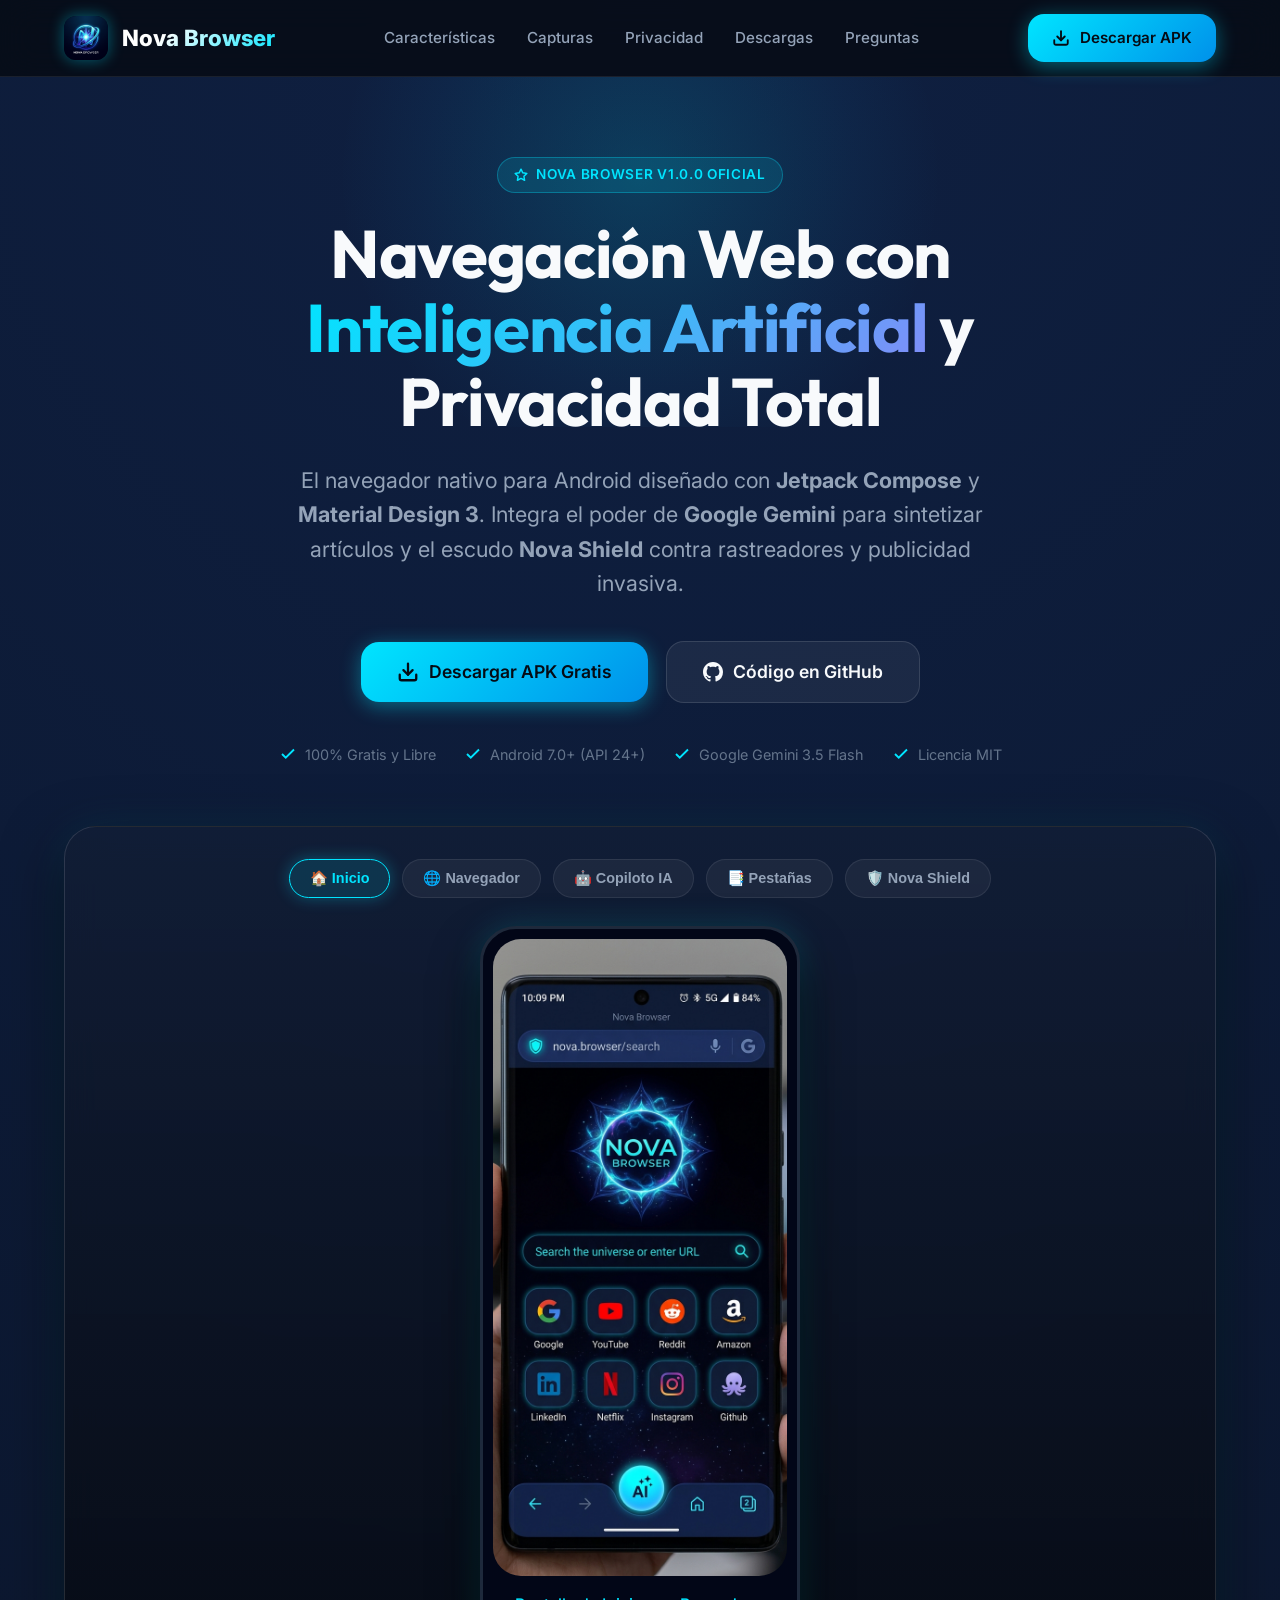
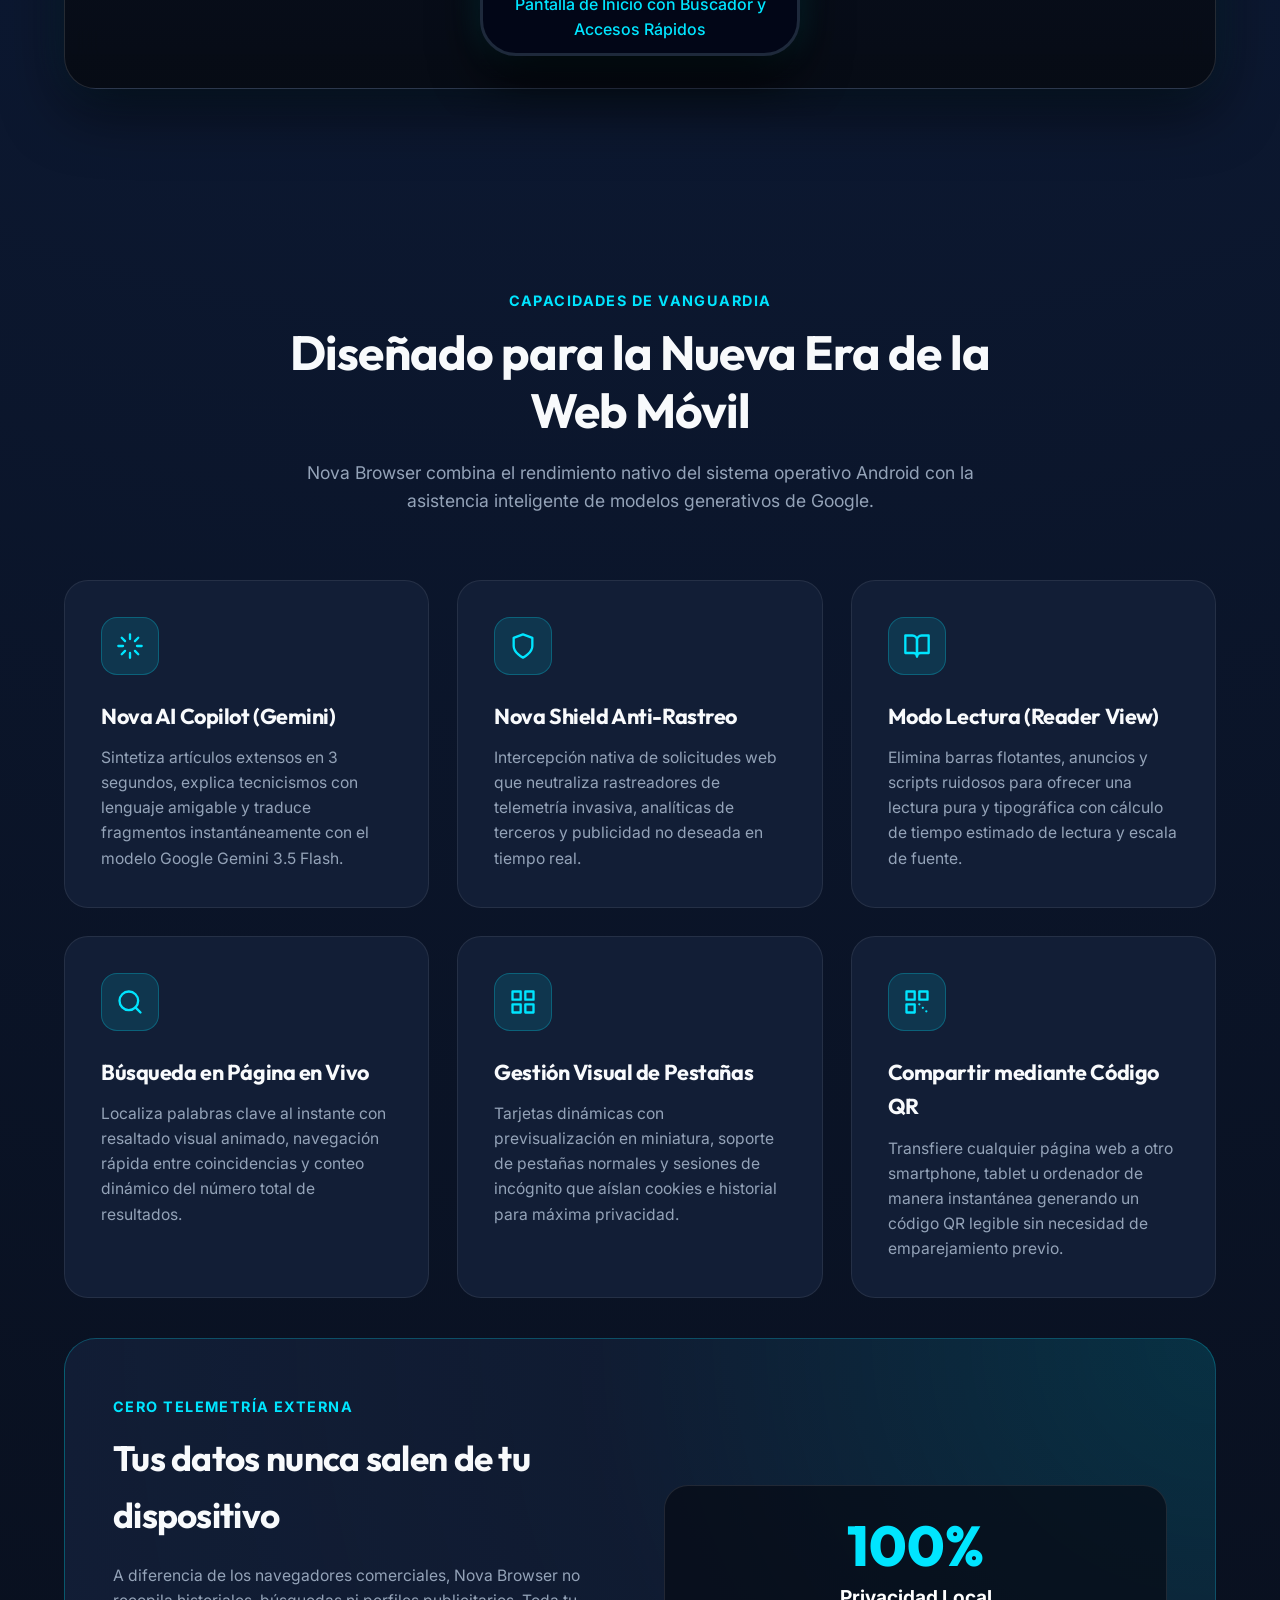
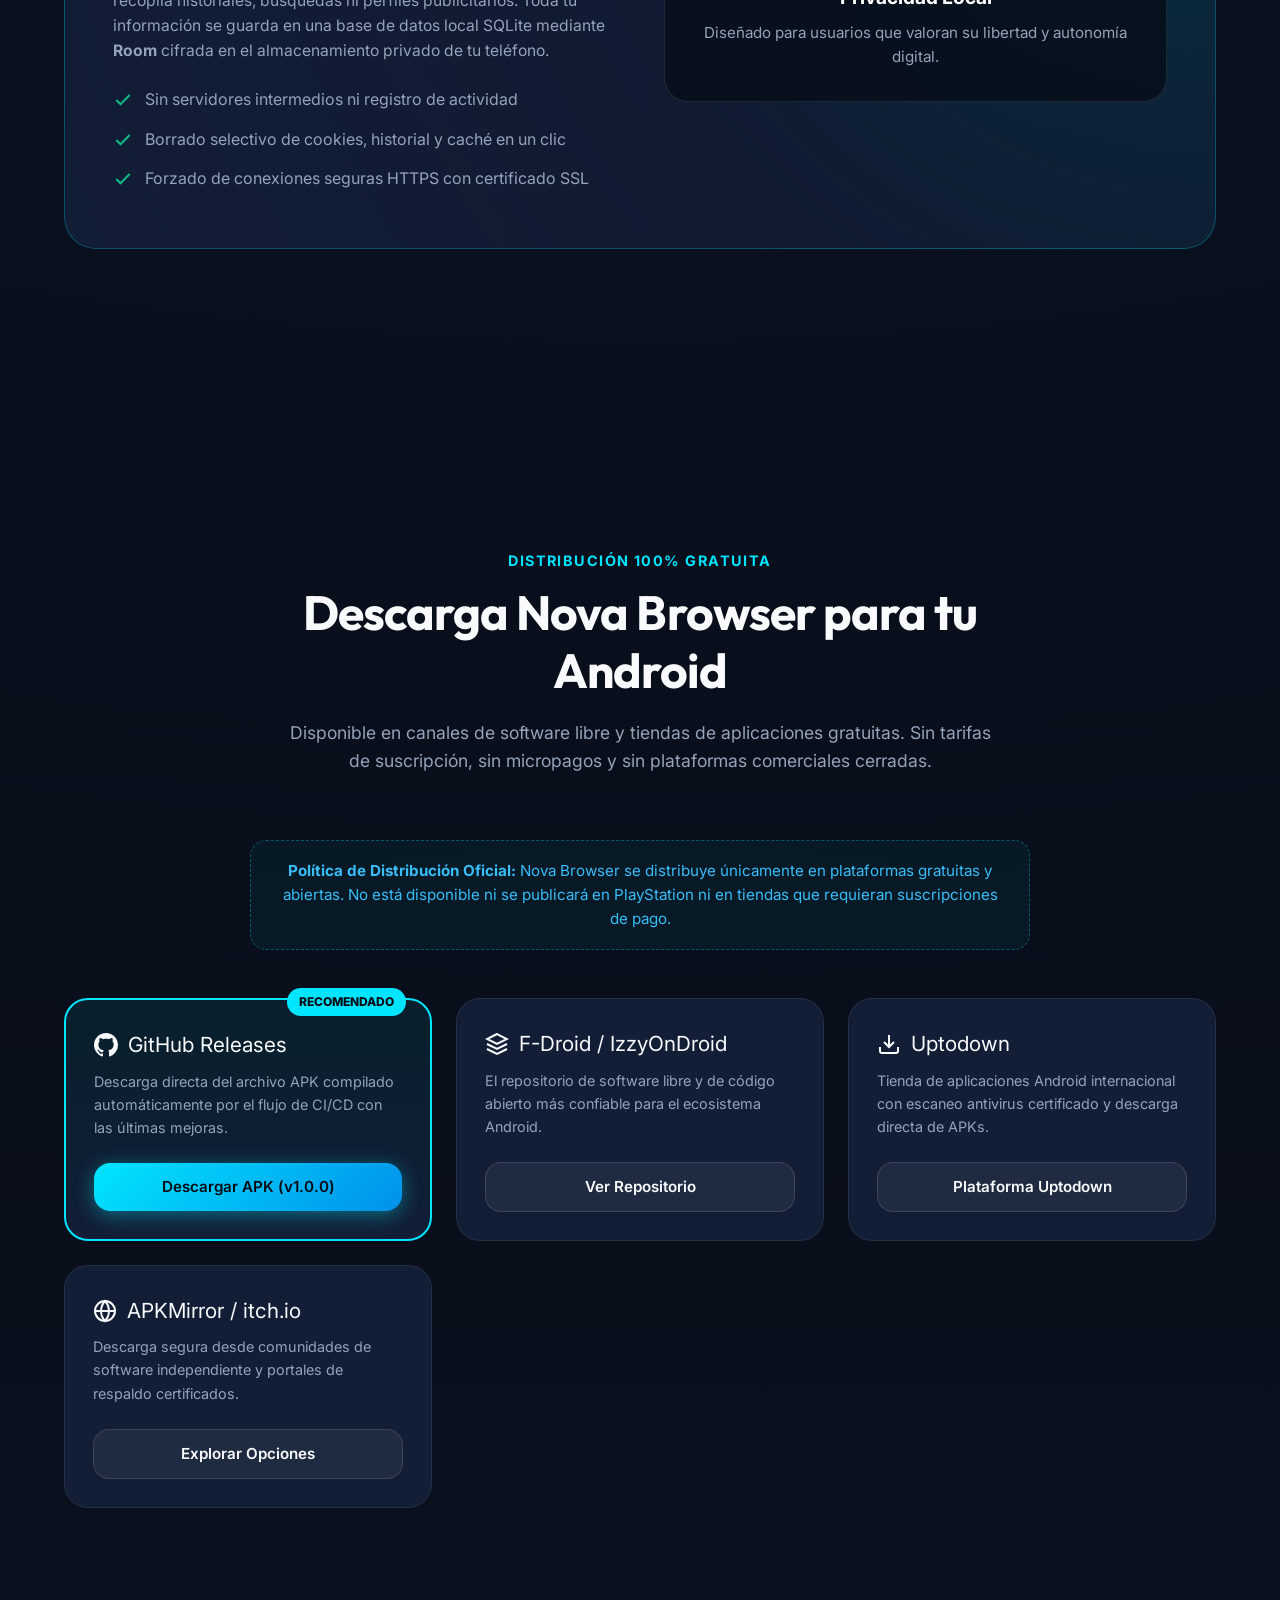
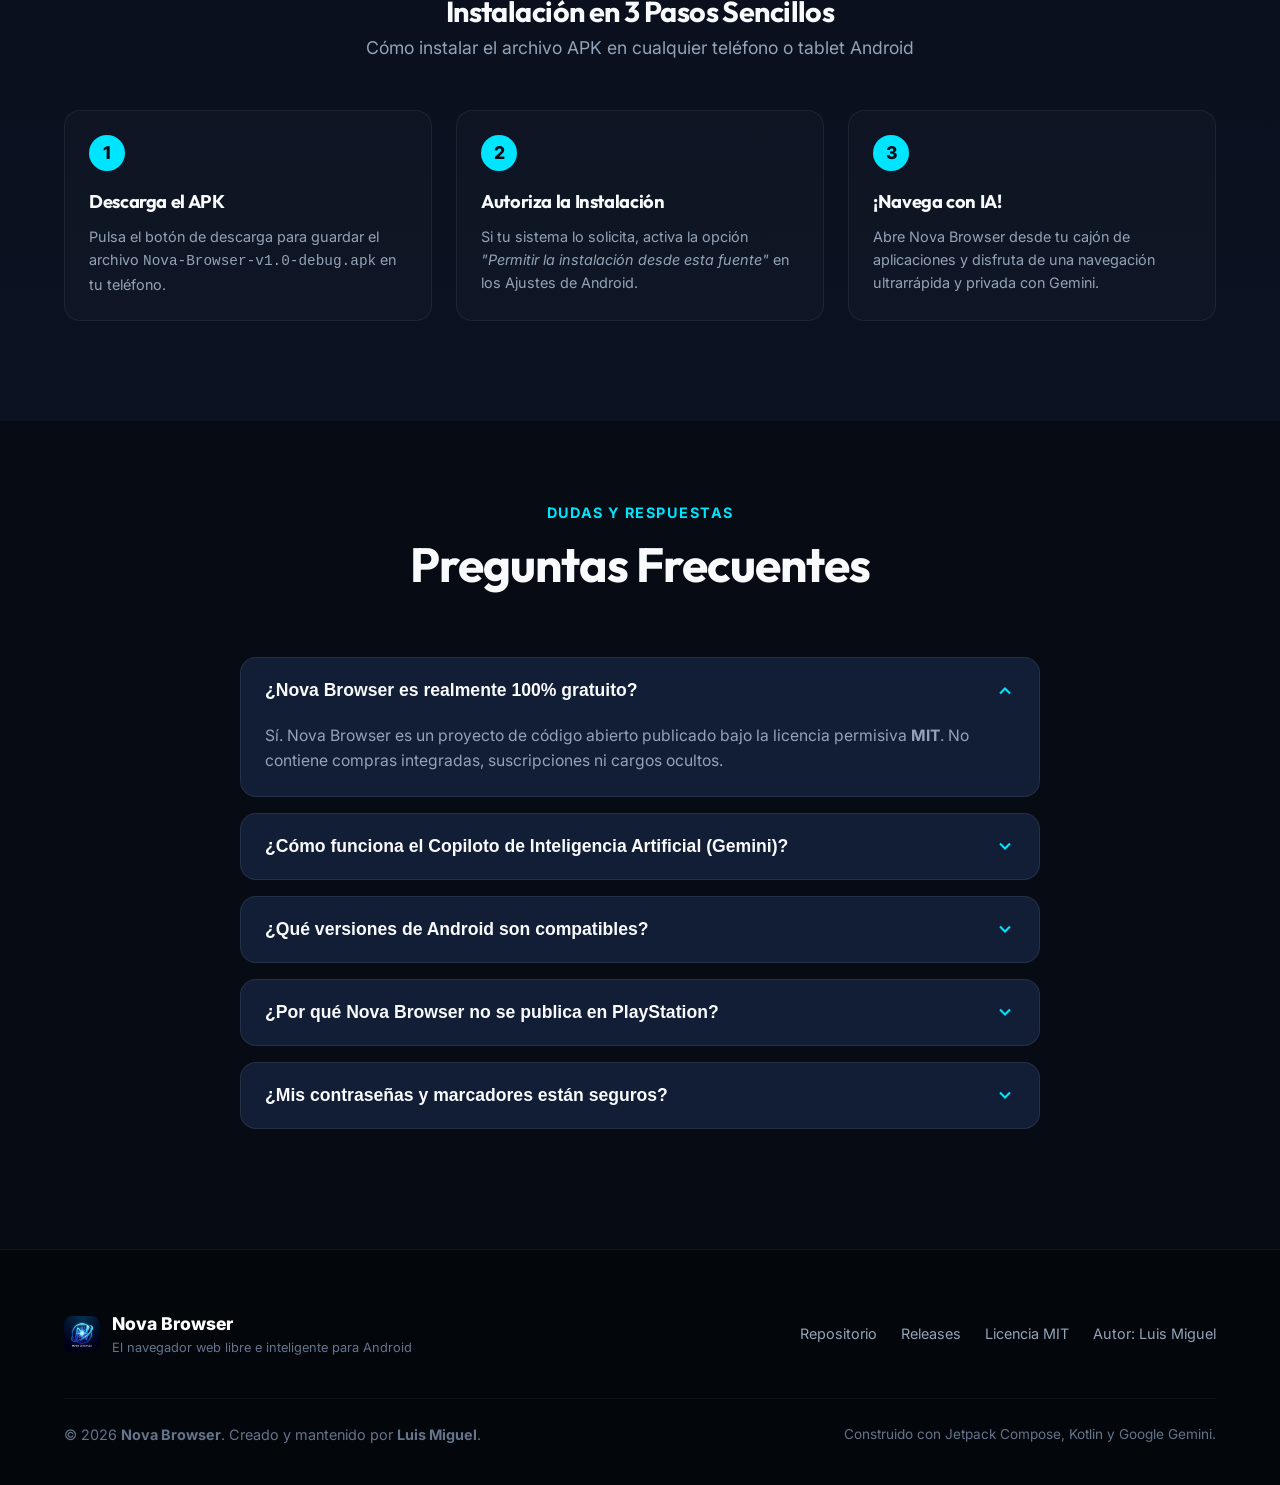
==== docs/index.html @ f9dd9549 "feat: add official website link and file access - Added an "Official Website" navigation option in s" ====
<!DOCTYPE html>
<html lang="es">
<head>
  <meta charset="UTF-8">
  <meta name="viewport" content="width=device-width, initial-scale=1.0">
  <title>Nova Browser - Navegador Web con IA y Privacidad para Android</title>
  
  <!-- Metadatos SEO y Redes Sociales -->
  <meta name="description" content="Nova Browser es un navegador web moderno, ultrarrápido y seguro para Android, diseñado con Jetpack Compose, Material Design 3 y copiloto de Inteligencia Artificial con Google Gemini.">
  <meta name="keywords" content="Nova Browser, navegador Android, Gemini AI, Jetpack Compose, navegador privado, APK gratis, navegador seguro, open source">
  <meta name="author" content="Luis Miguel">
  <meta name="theme-color" content="#070B14">

  <!-- Open Graph / Facebook -->
  <meta property="og:type" content="website">
  <meta property="og:title" content="Nova Browser - Navegación Web con IA y Privacidad para Android">
  <meta property="og:description" content="Navegador ultrarrápido con Material Design 3, bloqueo anti-rastreo Nova Shield y copiloto Google Gemini. 100% Gratis.">
  <meta property="og:image" content="assets/nova-browser-logo.png">

  <!-- Twitter -->
  <meta property="twitter:card" content="summary_large_image">
  <meta property="twitter:title" content="Nova Browser para Android">
  <meta property="twitter:description" content="Navegador nativo para Android con IA Gemini integrada y escudo de privacidad. Descarga el APK gratis.">
  <meta property="twitter:image" content="assets/nova-browser-logo.png">

  <link rel="icon" type="image/png" href="assets/nova-browser-logo.png">
  
  <!-- Google Fonts: Inter & Outfit -->
  <link rel="preconnect" href="https://fonts.googleapis.com">
  <link rel="preconnect" href="https://fonts.gstatic.com" crossorigin>
  <link href="https://fonts.googleapis.com/css2?family=Inter:wght@300;400;500;600;700;800&family=Outfit:wght@500;600;700;800;900&display=swap" rel="stylesheet">

  <style>
    :root {
      --bg-primary: #070B14;
      --bg-secondary: #0D1527;
      --bg-card: #121E36;
      --bg-card-hover: #192848;
      --cyan-electric: #00E5FF;
      --cyan-glow: rgba(0, 229, 255, 0.4);
      --cyan-subtle: rgba(0, 229, 255, 0.12);
      --blue-sapphire: #1E3A8A;
      --blue-accent: #3B82F6;
      --text-main: #F8FAFC;
      --text-muted: #94A3B8;
      --text-dim: #64748B;
      --border-color: #1E293B;
      --border-focus: #00E5FF;
      --green-secure: #10B981;
      --radius-sm: 8px;
      --radius-md: 16px;
      --radius-lg: 24px;
      --radius-xl: 32px;
      --max-width: 1200px;
    }

    * {
      box-sizing: border-box;
      margin: 0;
      padding: 0;
    }

    html {
      scroll-behavior: smooth;
      background-color: var(--bg-primary);
      color: var(--text-main);
      font-family: 'Inter', system-ui, -apple-system, BlinkMacSystemFont, sans-serif;
    }

    body {
      overflow-x: hidden;
      line-height: 1.6;
      background: radial-gradient(circle at 50% 0%, #0F2042 0%, #070B14 70%);
      min-height: 100vh;
    }

    /* Tipografía de Títulos */
    h1, h2, h3, h4, .font-heading {
      font-family: 'Outfit', sans-serif;
      font-weight: 700;
      letter-spacing: -0.02em;
    }

    /* Contenedores */
    .container {
      width: 100%;
      max-width: var(--max-width);
      margin: 0 auto;
      padding: 0 24px;
    }

    /* Barra de Navegación */
    .navbar {
      position: sticky;
      top: 0;
      z-index: 100;
      background: rgba(7, 11, 20, 0.85);
      backdrop-filter: blur(16px);
      -webkit-backdrop-filter: blur(16px);
      border-bottom: 1px solid rgba(255, 255, 255, 0.08);
      transition: all 0.3s ease;
    }

    .nav-container {
      display: flex;
      align-items: center;
      justify-content: space-between;
      height: 76px;
    }

    .nav-brand {
      display: flex;
      align-items: center;
      gap: 14px;
      text-decoration: none;
      color: var(--text-main);
    }

    .nav-logo {
      width: 44px;
      height: 44px;
      border-radius: 12px;
      box-shadow: 0 0 15px var(--cyan-glow);
    }

    .nav-title {
      font-size: 1.4rem;
      font-weight: 800;
      background: linear-gradient(135deg, #FFFFFF 30%, var(--cyan-electric) 100%);
      -webkit-background-clip: text;
      -webkit-text-fill-color: transparent;
    }

    .nav-links {
      display: flex;
      align-items: center;
      gap: 32px;
      list-style: none;
    }

    .nav-link {
      color: var(--text-muted);
      text-decoration: none;
      font-size: 0.95rem;
      font-weight: 500;
      transition: color 0.2s ease;
    }

    .nav-link:hover {
      color: var(--cyan-electric);
    }

    .btn {
      display: inline-flex;
      align-items: center;
      justify-content: center;
      gap: 10px;
      padding: 12px 24px;
      border-radius: var(--radius-md);
      font-size: 0.95rem;
      font-weight: 600;
      text-decoration: none;
      transition: all 0.25s ease;
      cursor: pointer;
      border: none;
    }

    .btn-primary {
      background: linear-gradient(135deg, #00E5FF 0%, #0091EA 100%);
      color: #050B14;
      box-shadow: 0 4px 20px rgba(0, 229, 255, 0.4);
    }

    .btn-primary:hover {
      transform: translateY(-2px);
      box-shadow: 0 6px 28px rgba(0, 229, 255, 0.6);
    }

    .btn-secondary {
      background: rgba(255, 255, 255, 0.06);
      color: var(--text-main);
      border: 1px solid rgba(255, 255, 255, 0.12);
    }

    .btn-secondary:hover {
      background: rgba(255, 255, 255, 0.12);
      border-color: var(--cyan-electric);
      color: var(--cyan-electric);
      transform: translateY(-2px);
    }

    .btn-large {
      padding: 16px 36px;
      font-size: 1.1rem;
      border-radius: 18px;
    }

    /* Sección Hero */
    .hero {
      padding: 80px 0 100px;
      position: relative;
      overflow: hidden;
    }

    .hero-glow-bg {
      position: absolute;
      top: -150px;
      left: 50%;
      transform: translateX(-50%);
      width: 700px;
      height: 500px;
      background: radial-gradient(circle, rgba(0, 229, 255, 0.15) 0%, rgba(14, 165, 233, 0.05) 50%, transparent 70%);
      pointer-events: none;
      z-index: 0;
    }

    .hero-content {
      position: relative;
      z-index: 1;
      text-align: center;
      max-width: 860px;
      margin: 0 auto;
    }

    .badge-pill {
      display: inline-flex;
      align-items: center;
      gap: 8px;
      padding: 6px 16px;
      background: var(--cyan-subtle);
      border: 1px solid rgba(0, 229, 255, 0.3);
      border-radius: 999px;
      font-size: 0.85rem;
      font-weight: 600;
      color: var(--cyan-electric);
      margin-bottom: 24px;
      text-transform: uppercase;
      letter-spacing: 0.05em;
    }

    .hero-title {
      font-size: clamp(2.5rem, 6vw, 4.2rem);
      line-height: 1.1;
      margin-bottom: 24px;
    }

    .hero-title span {
      background: linear-gradient(135deg, #00E5FF 0%, #38BDF8 50%, #818CF8 100%);
      -webkit-background-clip: text;
      -webkit-text-fill-color: transparent;
    }

    .hero-subtitle {
      font-size: clamp(1.1rem, 2vw, 1.35rem);
      color: var(--text-muted);
      line-height: 1.6;
      margin-bottom: 40px;
      max-width: 740px;
      margin-left: auto;
      margin-right: auto;
    }

    .hero-actions {
      display: flex;
      align-items: center;
      justify-content: center;
      gap: 18px;
      flex-wrap: wrap;
      margin-bottom: 40px;
    }

    .hero-info-tags {
      display: flex;
      align-items: center;
      justify-content: center;
      gap: 28px;
      color: var(--text-dim);
      font-size: 0.9rem;
      flex-wrap: wrap;
    }

    .info-tag-item {
      display: flex;
      align-items: center;
      gap: 8px;
    }

    .info-tag-item svg {
      color: var(--cyan-electric);
    }

    /* Mockup Interactivo de Teléfono */
    .hero-showcase {
      margin-top: 60px;
      position: relative;
      z-index: 2;
    }

    .showcase-wrapper {
      background: linear-gradient(180deg, rgba(18, 30, 54, 0.8) 0%, rgba(7, 11, 20, 0.95) 100%);
      border: 1px solid rgba(255, 255, 255, 0.12);
      border-radius: var(--radius-xl);
      padding: 32px 24px;
      box-shadow: 0 20px 60px rgba(0, 0, 0, 0.6), 0 0 40px rgba(0, 229, 255, 0.1);
      backdrop-filter: blur(16px);
    }

    .screen-tabs {
      display: flex;
      justify-content: center;
      gap: 12px;
      flex-wrap: wrap;
      margin-bottom: 28px;
    }

    .screen-tab-btn {
      padding: 10px 20px;
      background: rgba(255, 255, 255, 0.05);
      border: 1px solid rgba(255, 255, 255, 0.08);
      border-radius: 999px;
      color: var(--text-muted);
      font-size: 0.9rem;
      font-weight: 600;
      cursor: pointer;
      transition: all 0.2s ease;
      display: flex;
      align-items: center;
      gap: 8px;
    }

    .screen-tab-btn:hover {
      background: rgba(255, 255, 255, 0.1);
      color: var(--text-main);
    }

    .screen-tab-btn.active {
      background: var(--cyan-subtle);
      border-color: var(--cyan-electric);
      color: var(--cyan-electric);
      box-shadow: 0 0 16px rgba(0, 229, 255, 0.3);
    }

    .mockup-display {
      display: flex;
      justify-content: center;
      align-items: center;
      min-height: 480px;
    }

    .phone-container {
      width: 100%;
      max-width: 320px;
      border-radius: 36px;
      padding: 10px;
      background: #020617;
      border: 3px solid #1E293B;
      box-shadow: 0 24px 48px rgba(0, 0, 0, 0.8), 0 0 30px rgba(0, 229, 255, 0.2);
      position: relative;
    }

    .phone-screen {
      width: 100%;
      border-radius: 28px;
      overflow: hidden;
      display: block;
      background: #000;
      aspect-ratio: 9 / 19.5;
      object-fit: cover;
      transition: opacity 0.3s ease;
    }

    .phone-caption {
      text-align: center;
      margin-top: 16px;
      font-size: 1rem;
      color: var(--cyan-electric);
      font-weight: 500;
    }

    /* Sección de Características */
    .features-section {
      padding: 100px 0;
      position: relative;
    }

    .section-header {
      text-align: center;
      max-width: 720px;
      margin: 0 auto 64px;
    }

    .section-tag {
      color: var(--cyan-electric);
      font-size: 0.9rem;
      font-weight: 700;
      text-transform: uppercase;
      letter-spacing: 0.1em;
      margin-bottom: 12px;
      display: block;
    }

    .section-title {
      font-size: clamp(2rem, 4vw, 3rem);
      margin-bottom: 20px;
      line-height: 1.2;
    }

    .section-description {
      font-size: 1.1rem;
      color: var(--text-muted);
    }

    .features-grid {
      display: grid;
      grid-template-columns: repeat(auto-fit, minmax(340px, 1fr));
      gap: 28px;
    }

    .feature-card {
      background: var(--bg-card);
      border: 1px solid rgba(255, 255, 255, 0.08);
      border-radius: var(--radius-lg);
      padding: 36px;
      transition: all 0.3s ease;
      position: relative;
      overflow: hidden;
    }

    .feature-card::before {
      content: '';
      position: absolute;
      top: 0;
      left: 0;
      right: 0;
      height: 3px;
      background: linear-gradient(90deg, transparent, var(--cyan-electric), transparent);
      opacity: 0;
      transition: opacity 0.3s ease;
    }

    .feature-card:hover {
      transform: translateY(-6px);
      background: var(--bg-card-hover);
      border-color: rgba(0, 229, 255, 0.3);
      box-shadow: 0 16px 36px rgba(0, 0, 0, 0.4), 0 0 20px rgba(0, 229, 255, 0.15);
    }

    .feature-card:hover::before {
      opacity: 1;
    }

    .feature-icon-box {
      width: 58px;
      height: 58px;
      border-radius: 16px;
      background: var(--cyan-subtle);
      border: 1px solid rgba(0, 229, 255, 0.25);
      display: flex;
      align-items: center;
      justify-content: center;
      color: var(--cyan-electric);
      margin-bottom: 24px;
    }

    .feature-title {
      font-size: 1.35rem;
      margin-bottom: 12px;
    }

    .feature-desc {
      color: var(--text-muted);
      font-size: 0.98rem;
      line-height: 1.6;
    }

    /* Sección de Privacidad Nova Shield */
    .shield-banner {
      background: radial-gradient(circle at 100% 0%, rgba(0, 229, 255, 0.15) 0%, rgba(18, 30, 54, 0.8) 50%, var(--bg-card) 100%);
      border: 1px solid rgba(0, 229, 255, 0.25);
      border-radius: var(--radius-xl);
      padding: 56px 48px;
      margin: 40px 0 100px;
      display: grid;
      grid-template-columns: 1fr 1fr;
      gap: 48px;
      align-items: center;
    }

    .shield-content h3 {
      font-size: 2.2rem;
      margin-bottom: 20px;
      color: var(--text-main);
    }

    .shield-list {
      list-style: none;
      margin-top: 24px;
      display: flex;
      flex-direction: column;
      gap: 14px;
    }

    .shield-item {
      display: flex;
      align-items: center;
      gap: 12px;
      color: var(--text-muted);
      font-size: 1rem;
    }

    .shield-item svg {
      color: var(--green-secure);
      flex-shrink: 0;
    }

    .shield-stat-box {
      background: rgba(7, 11, 20, 0.7);
      border: 1px solid rgba(255, 255, 255, 0.1);
      border-radius: var(--radius-lg);
      padding: 32px;
      text-align: center;
    }

    .shield-stat-num {
      font-size: 3.5rem;
      font-weight: 800;
      color: var(--cyan-electric);
      font-family: 'Outfit', sans-serif;
      line-height: 1;
      margin-bottom: 8px;
    }

    /* Sección de Distribución Gratuita */
    .download-section {
      padding: 100px 0;
      background: linear-gradient(180deg, transparent 0%, rgba(13, 21, 39, 0.7) 100%);
    }

    .distribution-notice {
      background: rgba(0, 229, 255, 0.05);
      border: 1px dashed rgba(0, 229, 255, 0.3);
      border-radius: var(--radius-md);
      padding: 18px 24px;
      text-align: center;
      max-width: 780px;
      margin: 0 auto 48px;
      color: #38BDF8;
      font-size: 0.95rem;
    }

    .download-cards {
      display: grid;
      grid-template-columns: repeat(auto-fit, minmax(280px, 1fr));
      gap: 24px;
    }

    .download-card {
      background: var(--bg-card);
      border: 1px solid rgba(255, 255, 255, 0.08);
      border-radius: var(--radius-lg);
      padding: 28px;
      display: flex;
      flex-direction: column;
      justify-content: space-between;
      transition: all 0.25s ease;
    }

    .download-card:hover {
      border-color: var(--cyan-electric);
      transform: translateY(-4px);
      box-shadow: 0 12px 28px rgba(0, 0, 0, 0.5);
    }

    .download-card-featured {
      border: 2px solid var(--cyan-electric);
      background: linear-gradient(180deg, rgba(0, 229, 255, 0.08) 0%, var(--bg-card) 100%);
      position: relative;
    }

    .featured-tag {
      position: absolute;
      top: -12px;
      right: 24px;
      background: var(--cyan-electric);
      color: #070B14;
      font-size: 0.75rem;
      font-weight: 800;
      text-transform: uppercase;
      padding: 4px 12px;
      border-radius: 999px;
    }

    .download-platform-name {
      font-size: 1.3rem;
      margin-bottom: 8px;
      display: flex;
      align-items: center;
      gap: 10px;
    }

    .download-platform-desc {
      color: var(--text-muted);
      font-size: 0.9rem;
      margin-bottom: 24px;
    }

    /* Guía de Instalación */
    .install-steps {
      display: grid;
      grid-template-columns: repeat(auto-fit, minmax(260px, 1fr));
      gap: 24px;
      margin-top: 48px;
    }

    .step-card {
      background: rgba(255, 255, 255, 0.02);
      border: 1px solid rgba(255, 255, 255, 0.06);
      border-radius: var(--radius-md);
      padding: 24px;
      position: relative;
    }

    .step-num {
      width: 36px;
      height: 36px;
      border-radius: 50%;
      background: var(--cyan-electric);
      color: #070B14;
      font-weight: 800;
      display: flex;
      align-items: center;
      justify-content: center;
      margin-bottom: 16px;
      font-size: 1.1rem;
    }

    .step-title {
      font-size: 1.15rem;
      margin-bottom: 8px;
    }

    .step-desc {
      font-size: 0.9rem;
      color: var(--text-muted);
    }

    /* Preguntas Frecuentes (FAQ) */
    .faq-section {
      padding: 80px 0 120px;
    }

    .faq-list {
      max-width: 800px;
      margin: 0 auto;
      display: flex;
      flex-direction: column;
      gap: 16px;
    }

    .faq-item {
      background: var(--bg-card);
      border: 1px solid rgba(255, 255, 255, 0.08);
      border-radius: var(--radius-md);
      overflow: hidden;
      transition: all 0.2s ease;
    }

    .faq-question {
      padding: 22px 24px;
      width: 100%;
      text-align: left;
      background: none;
      border: none;
      color: var(--text-main);
      font-size: 1.1rem;
      font-weight: 600;
      cursor: pointer;
      display: flex;
      align-items: center;
      justify-content: space-between;
      gap: 16px;
    }

    .faq-icon {
      transition: transform 0.3s ease;
      color: var(--cyan-electric);
    }

    .faq-item.active .faq-icon {
      transform: rotate(180deg);
    }

    .faq-answer {
      padding: 0 24px 22px;
      color: var(--text-muted);
      font-size: 0.98rem;
      line-height: 1.6;
      display: none;
    }

    .faq-item.active .faq-answer {
      display: block;
    }

    /* Footer */
    .footer {
      background: #03060B;
      border-top: 1px solid rgba(255, 255, 255, 0.06);
      padding: 60px 0 40px;
      color: var(--text-dim);
      font-size: 0.9rem;
    }

    .footer-content {
      display: flex;
      justify-content: space-between;
      align-items: center;
      flex-wrap: wrap;
      gap: 32px;
      margin-bottom: 40px;
    }

    .footer-brand {
      display: flex;
      align-items: center;
      gap: 12px;
    }

    .footer-links {
      display: flex;
      gap: 24px;
      list-style: none;
    }

    .footer-links a {
      color: var(--text-muted);
      text-decoration: none;
      transition: color 0.2s ease;
    }

    .footer-links a:hover {
      color: var(--cyan-electric);
    }

    .footer-bottom {
      border-top: 1px solid rgba(255, 255, 255, 0.04);
      padding-top: 24px;
      display: flex;
      justify-content: space-between;
      align-items: center;
      flex-wrap: wrap;
      gap: 16px;
    }

    /* Responsive */
    @media (max-width: 900px) {
      .shield-banner {
        grid-template-columns: 1fr;
        padding: 36px 24px;
      }

      .nav-links {
        display: none;
      }
    }

    @media (max-width: 640px) {
      .hero-title {
        font-size: 2.3rem;
      }
      .hero-actions {
        flex-direction: column;
        width: 100%;
      }
      .btn-large {
        width: 100%;
      }
      .features-grid {
        grid-template-columns: 1fr;
      }
    }
  </style>
</head>
<body>

  <!-- Barra de Navegación -->
  <nav class="navbar">
    <div class="container nav-container">
      <a href="#" class="nav-brand">
        <img src="assets/nova-browser-logo.png" alt="Nova Browser Logo" class="nav-logo">
        <span class="nav-title">Nova Browser</span>
      </a>
      <ul class="nav-links">
        <li><a href="#caracteristicas" class="nav-link">Características</a></li>
        <li><a href="#capturas" class="nav-link">Capturas</a></li>
        <li><a href="#privacidad" class="nav-link">Privacidad</a></li>
        <li><a href="#descarga" class="nav-link">Descargas</a></li>
        <li><a href="#faq" class="nav-link">Preguntas</a></li>
      </ul>
      <div>
        <a href="#descarga" class="btn btn-primary">
          <svg width="18" height="18" viewBox="0 0 24 24" fill="none" stroke="currentColor" stroke-width="2.5" stroke-linecap="round" stroke-linejoin="round">
            <path d="M21 15v4a2 2 0 0 1-2 2H5a2 2 0 0 1-2-2v-4"></path>
            <polyline points="7 10 12 15 17 10"></polyline>
            <line x1="12" y1="15" x2="12" y2="3"></line>
          </svg>
          Descargar APK
        </a>
      </div>
    </div>
  </nav>

  <!-- Sección Hero -->
  <section class="hero">
    <div class="hero-glow-bg"></div>
    <div class="container">
      <div class="hero-content">
        <div class="badge-pill">
          <svg width="14" height="14" viewBox="0 0 24 24" fill="none" stroke="currentColor" stroke-width="2.5" stroke-linecap="round" stroke-linejoin="round">
            <polygon points="12 2 15.09 8.26 22 9.27 17 14.14 18.18 21.02 12 17.77 5.82 21.02 7 14.14 2 9.27 8.91 8.26 12 2"></polygon>
          </svg>
          Nova Browser v1.0.0 Oficial
        </div>
        <h1 class="hero-title">
          Navegación Web con <span>Inteligencia Artificial</span> y Privacidad Total
        </h1>
        <p class="hero-subtitle">
          El navegador nativo para Android diseñado con <b>Jetpack Compose</b> y <b>Material Design 3</b>. Integra el poder de <b>Google Gemini</b> para sintetizar artículos y el escudo <b>Nova Shield</b> contra rastreadores y publicidad invasiva.
        </p>
        <div class="hero-actions">
          <a href="https://github.com/luismiguel38338-cmd/Nova-Browser/releases" class="btn btn-primary btn-large">
            <svg width="22" height="22" viewBox="0 0 24 24" fill="none" stroke="currentColor" stroke-width="2.5" stroke-linecap="round" stroke-linejoin="round">
              <path d="M21 15v4a2 2 0 0 1-2 2H5a2 2 0 0 1-2-2v-4"></path>
              <polyline points="7 10 12 15 17 10"></polyline>
              <line x1="12" y1="15" x2="12" y2="3"></line>
            </svg>
            Descargar APK Gratis
          </a>
          <a href="https://github.com/luismiguel38338-cmd/Nova-Browser" target="_blank" rel="noopener noreferrer" class="btn btn-secondary btn-large">
            <svg width="20" height="20" viewBox="0 0 24 24" fill="currentColor">
              <path d="M12 0C5.37 0 0 5.37 0 12c0 5.31 3.435 9.795 8.205 11.385.6.105.825-.255.825-.57 0-.285-.015-1.23-.015-2.235-3.015.555-3.795-.735-4.035-1.41-.135-.345-.72-1.41-1.23-1.695-.42-.225-1.02-.78-.015-.795.945-.015 1.62.87 1.845 1.23 1.08 1.815 2.805 1.305 3.495.99.105-.78.42-1.305.765-1.605-2.67-.3-5.46-1.335-5.46-5.925 0-1.305.465-2.385 1.23-3.225-.12-.3-.54-1.53.12-3.18 0 0 1.005-.315 3.3 1.23.96-.27 1.98-.405 3-.405s2.04.135 3 .405c2.295-1.56 3.3-1.23 3.3-1.23.66 1.65.24 2.88.12 3.18.765.84 1.23 1.905 1.23 3.225 0 4.605-2.805 5.625-5.475 5.925.435.375.81 1.095.81 2.22 0 1.605-.015 2.895-.015 3.3 0 .315.225.69.825.57A12.02 12.02 0 0024 12c0-6.63-5.37-12-12-12z"/>
            </svg>
            Código en GitHub
          </a>
        </div>
        <div class="hero-info-tags">
          <div class="info-tag-item">
            <svg width="18" height="18" viewBox="0 0 24 24" fill="none" stroke="currentColor" stroke-width="2.5"><polyline points="20 6 9 17 4 12"></polyline></svg>
            100% Gratis y Libre
          </div>
          <div class="info-tag-item">
            <svg width="18" height="18" viewBox="0 0 24 24" fill="none" stroke="currentColor" stroke-width="2.5"><polyline points="20 6 9 17 4 12"></polyline></svg>
            Android 7.0+ (API 24+)
          </div>
          <div class="info-tag-item">
            <svg width="18" height="18" viewBox="0 0 24 24" fill="none" stroke="currentColor" stroke-width="2.5"><polyline points="20 6 9 17 4 12"></polyline></svg>
            Google Gemini 3.5 Flash
          </div>
          <div class="info-tag-item">
            <svg width="18" height="18" viewBox="0 0 24 24" fill="none" stroke="currentColor" stroke-width="2.5"><polyline points="20 6 9 17 4 12"></polyline></svg>
            Licencia MIT
          </div>
        </div>
      </div>

      <!-- Mockup Interactivo -->
      <div class="hero-showcase" id="capturas">
        <div class="showcase-wrapper">
          <div class="screen-tabs">
            <button class="screen-tab-btn active" onclick="switchScreen('home', 'Pantalla de Inicio con Buscador y Accesos Rápidos')">
              🏠 Inicio
            </button>
            <button class="screen-tab-btn" onclick="switchScreen('browser', 'Navegación Activa con SSL y Escudo')">
              🌐 Navegador
            </button>
            <button class="screen-tab-btn" onclick="switchScreen('ai', 'Nova AI Copilot impulsado por Gemini')">
              🤖 Copiloto IA
            </button>
            <button class="screen-tab-btn" onclick="switchScreen('tabs', 'Gestor de Pestañas e Incógnito')">
              📑 Pestañas
            </button>
            <button class="screen-tab-btn" onclick="switchScreen('settings', 'Ajustes y Escudo Nova Shield')">
              🛡️ Nova Shield
            </button>
          </div>

          <div class="mockup-display">
            <div class="phone-container">
              <img id="active-phone-img" class="phone-screen" src="assets/screenshots/home.png" alt="Captura de pantalla de Nova Browser">
              <div id="active-phone-caption" class="phone-caption">Pantalla de Inicio con Buscador y Accesos Rápidos</div>
            </div>
          </div>
        </div>
      </div>

    </div>
  </section>

  <!-- Características Destacadas -->
  <section class="features-section" id="caracteristicas">
    <div class="container">
      <div class="section-header">
        <span class="section-tag">Capacidades de Vanguardia</span>
        <h2 class="section-title">Diseñado para la Nueva Era de la Web Móvil</h2>
        <p class="section-description">
          Nova Browser combina el rendimiento nativo del sistema operativo Android con la asistencia inteligente de modelos generativos de Google.
        </p>
      </div>

      <div class="features-grid">
        <!-- Tarjeta 1: Nova AI -->
        <div class="feature-card">
          <div class="feature-icon-box">
            <svg width="28" height="28" viewBox="0 0 24 24" fill="none" stroke="currentColor" stroke-width="2" stroke-linecap="round" stroke-linejoin="round">
              <path d="M12 2v4M12 18v4M4.93 4.93l2.83 2.83M16.24 16.24l2.83 2.83M2 12h4M18 12h4M4.93 19.07l2.83-2.83M16.24 7.76l2.83-2.83"></path>
            </svg>
          </div>
          <h3 class="feature-title">Nova AI Copilot (Gemini)</h3>
          <p class="feature-desc">
            Sintetiza artículos extensos en 3 segundos, explica tecnicismos con lenguaje amigable y traduce fragmentos instantáneamente con el modelo Google Gemini 3.5 Flash.
          </p>
        </div>

        <!-- Tarjeta 2: Nova Shield -->
        <div class="feature-card">
          <div class="feature-icon-box">
            <svg width="28" height="28" viewBox="0 0 24 24" fill="none" stroke="currentColor" stroke-width="2" stroke-linecap="round" stroke-linejoin="round">
              <path d="M12 22s8-4 8-10V5l-8-3-8 3v7c0 6 8 10 8 10z"></path>
            </svg>
          </div>
          <h3 class="feature-title">Nova Shield Anti-Rastreo</h3>
          <p class="feature-desc">
            Intercepción nativa de solicitudes web que neutraliza rastreadores de telemetría invasiva, analíticas de terceros y publicidad no deseada en tiempo real.
          </p>
        </div>

        <!-- Tarjeta 3: Modo Lectura -->
        <div class="feature-card">
          <div class="feature-icon-box">
            <svg width="28" height="28" viewBox="0 0 24 24" fill="none" stroke="currentColor" stroke-width="2" stroke-linecap="round" stroke-linejoin="round">
              <path d="M2 3h6a4 4 0 0 1 4 4v14a3 3 0 0 0-3-3H2z"></path>
              <path d="M22 3h-6a4 4 0 0 0-4 4v14a3 3 0 0 1 3-3h7z"></path>
            </svg>
          </div>
          <h3 class="feature-title">Modo Lectura (Reader View)</h3>
          <p class="feature-desc">
            Elimina barras flotantes, anuncios y scripts ruidosos para ofrecer una lectura pura y tipográfica con cálculo de tiempo estimado de lectura y escala de fuente.
          </p>
        </div>

        <!-- Tarjeta 4: Búsqueda en Página -->
        <div class="feature-card">
          <div class="feature-icon-box">
            <svg width="28" height="28" viewBox="0 0 24 24" fill="none" stroke="currentColor" stroke-width="2" stroke-linecap="round" stroke-linejoin="round">
              <circle cx="11" cy="11" r="8"></circle>
              <line x1="21" y1="21" x2="16.65" y2="16.65"></line>
            </svg>
          </div>
          <h3 class="feature-title">Búsqueda en Página en Vivo</h3>
          <p class="feature-desc">
            Localiza palabras clave al instante con resaltado visual animado, navegación rápida entre coincidencias y conteo dinámico del número total de resultados.
          </p>
        </div>

        <!-- Tarjeta 5: Multitarea e Incógnito -->
        <div class="feature-card">
          <div class="feature-icon-box">
            <svg width="28" height="28" viewBox="0 0 24 24" fill="none" stroke="currentColor" stroke-width="2" stroke-linecap="round" stroke-linejoin="round">
              <rect x="3" y="3" width="7" height="7"></rect>
              <rect x="14" y="3" width="7" height="7"></rect>
              <rect x="14" y="14" width="7" height="7"></rect>
              <rect x="3" y="14" width="7" height="7"></rect>
            </svg>
          </div>
          <h3 class="feature-title">Gestión Visual de Pestañas</h3>
          <p class="feature-desc">
            Tarjetas dinámicas con previsualización en miniatura, soporte de pestañas normales y sesiones de incógnito que aíslan cookies e historial para máxima privacidad.
          </p>
        </div>

        <!-- Tarjeta 6: Compartir con QR -->
        <div class="feature-card">
          <div class="feature-icon-box">
            <svg width="28" height="28" viewBox="0 0 24 24" fill="none" stroke="currentColor" stroke-width="2" stroke-linecap="round" stroke-linejoin="round">
              <rect x="3" y="3" width="7" height="7"></rect>
              <rect x="14" y="3" width="7" height="7"></rect>
              <rect x="3" y="14" width="7" height="7"></rect>
              <line x1="14" y1="14" x2="14" y2="14.01"></line>
              <line x1="17" y1="17" x2="17" y2="17.01"></line>
              <line x1="20" y1="20" x2="20" y2="20.01"></line>
            </svg>
          </div>
          <h3 class="feature-title">Compartir mediante Código QR</h3>
          <p class="feature-desc">
            Transfiere cualquier página web a otro smartphone, tablet u ordenador de manera instantánea generando un código QR legible sin necesidad de emparejamiento previo.
          </p>
        </div>
      </div>

      <!-- Banner de Privacidad -->
      <div class="shield-banner" id="privacidad">
        <div class="shield-content">
          <span class="section-tag">Cero Telemetría Externa</span>
          <h3>Tus datos nunca salen de tu dispositivo</h3>
          <p class="feature-desc">
            A diferencia de los navegadores comerciales, Nova Browser no recopila historiales, búsquedas ni perfiles publicitarios. Toda tu información se guarda en una base de datos local SQLite mediante <b>Room</b> cifrada en el almacenamiento privado de tu teléfono.
          </p>
          <ul class="shield-list">
            <li class="shield-item">
              <svg width="20" height="20" viewBox="0 0 24 24" fill="none" stroke="currentColor" stroke-width="2.5"><polyline points="20 6 9 17 4 12"></polyline></svg>
              Sin servidores intermedios ni registro de actividad
            </li>
            <li class="shield-item">
              <svg width="20" height="20" viewBox="0 0 24 24" fill="none" stroke="currentColor" stroke-width="2.5"><polyline points="20 6 9 17 4 12"></polyline></svg>
              Borrado selectivo de cookies, historial y caché en un clic
            </li>
            <li class="shield-item">
              <svg width="20" height="20" viewBox="0 0 24 24" fill="none" stroke="currentColor" stroke-width="2.5"><polyline points="20 6 9 17 4 12"></polyline></svg>
              Forzado de conexiones seguras HTTPS con certificado SSL
            </li>
          </ul>
        </div>

        <div class="shield-stat-box">
          <div class="shield-stat-num">100%</div>
          <p style="font-size: 1.2rem; font-weight: 700; color: #FFFFFF; margin-bottom: 8px;">Privacidad Local</p>
          <p style="color: var(--text-muted); font-size: 0.95rem;">
            Diseñado para usuarios que valoran su libertad y autonomía digital.
          </p>
        </div>
      </div>

    </div>
  </section>

  <!-- Sección de Descarga y Distribución -->
  <section class="download-section" id="descarga">
    <div class="container">
      <div class="section-header">
        <span class="section-tag">Distribución 100% Gratuita</span>
        <h2 class="section-title">Descarga Nova Browser para tu Android</h2>
        <p class="section-description">
          Disponible en canales de software libre y tiendas de aplicaciones gratuitas. Sin tarifas de suscripción, sin micropagos y sin plataformas comerciales cerradas.
        </p>
      </div>

      <div class="distribution-notice">
        <b>Política de Distribución Oficial:</b> Nova Browser se distribuye únicamente en plataformas gratuitas y abiertas. No está disponible ni se publicará en PlayStation ni en tiendas que requieran suscripciones de pago.
      </div>

      <div class="download-cards">
        <!-- Tarjeta 1: GitHub Releases (Principal) -->
        <div class="download-card download-card-featured">
          <div class="featured-tag">Recomendado</div>
          <div>
            <div class="download-platform-name">
              <svg width="24" height="24" viewBox="0 0 24 24" fill="currentColor">
                <path d="M12 0C5.37 0 0 5.37 0 12c0 5.31 3.435 9.795 8.205 11.385.6.105.825-.255.825-.57 0-.285-.015-1.23-.015-2.235-3.015.555-3.795-.735-4.035-1.41-.135-.345-.72-1.41-1.23-1.695-.42-.225-1.02-.78-.015-.795.945-.015 1.62.87 1.845 1.23 1.08 1.815 2.805 1.305 3.495.99.105-.78.42-1.305.765-1.605-2.67-.3-5.46-1.335-5.46-5.925 0-1.305.465-2.385 1.23-3.225-.12-.3-.54-1.53.12-3.18 0 0 1.005-.315 3.3 1.23.96-.27 1.98-.405 3-.405s2.04.135 3 .405c2.295-1.56 3.3-1.23 3.3-1.23.66 1.65.24 2.88.12 3.18.765.84 1.23 1.905 1.23 3.225 0 4.605-2.805 5.625-5.475 5.925.435.375.81 1.095.81 2.22 0 1.605-.015 2.895-.015 3.3 0 .315.225.69.825.57A12.02 12.02 0 0024 12c0-6.63-5.37-12-12-12z"/>
              </svg>
              GitHub Releases
            </div>
            <p class="download-platform-desc">
              Descarga directa del archivo APK compilado automáticamente por el flujo de CI/CD con las últimas mejoras.
            </p>
          </div>
          <a href="https://github.com/luismiguel38338-cmd/Nova-Browser/releases" class="btn btn-primary" style="width: 100%;">
            Descargar APK (v1.0.0)
          </a>
        </div>

        <!-- Tarjeta 2: IzzyOnDroid / F-Droid -->
        <div class="download-card">
          <div>
            <div class="download-platform-name">
              <svg width="24" height="24" viewBox="0 0 24 24" fill="none" stroke="currentColor" stroke-width="2">
                <polygon points="12 2 2 7 12 12 22 7 12 2"></polygon>
                <polyline points="2 17 12 22 22 17"></polyline>
                <polyline points="2 12 12 17 22 12"></polyline>
              </svg>
              F-Droid / IzzyOnDroid
            </div>
            <p class="download-platform-desc">
              El repositorio de software libre y de código abierto más confiable para el ecosistema Android.
            </p>
          </div>
          <a href="https://gitlab.com/IzzyOnDroid/repo" target="_blank" rel="noopener noreferrer" class="btn btn-secondary" style="width: 100%;">
            Ver Repositorio
          </a>
        </div>

        <!-- Tarjeta 3: Uptodown -->
        <div class="download-card">
          <div>
            <div class="download-platform-name">
              <svg width="24" height="24" viewBox="0 0 24 24" fill="none" stroke="currentColor" stroke-width="2">
                <path d="M21 15v4a2 2 0 0 1-2 2H5a2 2 0 0 1-2-2v-4"></path>
                <polyline points="7 10 12 15 17 10"></polyline>
                <line x1="12" y1="15" x2="12" y2="3"></line>
              </svg>
              Uptodown
            </div>
            <p class="download-platform-desc">
              Tienda de aplicaciones Android internacional con escaneo antivirus certificado y descarga directa de APKs.
            </p>
          </div>
          <a href="https://developer.uptodown.com/" target="_blank" rel="noopener noreferrer" class="btn btn-secondary" style="width: 100%;">
            Plataforma Uptodown
          </a>
        </div>

        <!-- Tarjeta 4: APKMirror & itch.io -->
        <div class="download-card">
          <div>
            <div class="download-platform-name">
              <svg width="24" height="24" viewBox="0 0 24 24" fill="none" stroke="currentColor" stroke-width="2">
                <circle cx="12" cy="12" r="10"></circle>
                <line x1="2" y1="12" x2="22" y2="12"></line>
                <path d="M12 2a15.3 15.3 0 0 1 4 10 15.3 15.3 0 0 1-4 10 15.3 15.3 0 0 1-4-10 15.3 15.3 0 0 1 4-10z"></path>
              </svg>
              APKMirror / itch.io
            </div>
            <p class="download-platform-desc">
              Descarga segura desde comunidades de software independiente y portales de respaldo certificados.
            </p>
          </div>
          <a href="https://www.apkmirror.com/" target="_blank" rel="noopener noreferrer" class="btn btn-secondary" style="width: 100%;">
            Explorar Opciones
          </a>
        </div>
      </div>

      <!-- Pasos de Instalación Rápida -->
      <div style="margin-top: 80px;">
        <div class="section-header" style="margin-bottom: 32px;">
          <h3 style="font-size: 1.8rem;">Instalación en 3 Pasos Sencillos</h3>
          <p class="section-description">Cómo instalar el archivo APK en cualquier teléfono o tablet Android</p>
        </div>

        <div class="install-steps">
          <div class="step-card">
            <div class="step-num">1</div>
            <h4 class="step-title">Descarga el APK</h4>
            <p class="step-desc">Pulsa el botón de descarga para guardar el archivo <code>Nova-Browser-v1.0-debug.apk</code> en tu teléfono.</p>
          </div>
          <div class="step-card">
            <div class="step-num">2</div>
            <h4 class="step-title">Autoriza la Instalación</h4>
            <p class="step-desc">Si tu sistema lo solicita, activa la opción <i>"Permitir la instalación desde esta fuente"</i> en los Ajustes de Android.</p>
          </div>
          <div class="step-card">
            <div class="step-num">3</div>
            <h4 class="step-title">¡Navega con IA!</h4>
            <p class="step-desc">Abre Nova Browser desde tu cajón de aplicaciones y disfruta de una navegación ultrarrápida y privada con Gemini.</p>
          </div>
        </div>
      </div>

    </div>
  </section>

  <!-- Preguntas Frecuentes -->
  <section class="faq-section" id="faq">
    <div class="container">
      <div class="section-header">
        <span class="section-tag">Dudas y Respuestas</span>
        <h2 class="section-title">Preguntas Frecuentes</h2>
      </div>

      <div class="faq-list">
        <div class="faq-item active">
          <button class="faq-question" onclick="toggleFaq(this)">
            ¿Nova Browser es realmente 100% gratuito?
            <svg class="faq-icon" width="20" height="20" viewBox="0 0 24 24" fill="none" stroke="currentColor" stroke-width="2.5"><polyline points="6 9 12 15 18 9"></polyline></svg>
          </button>
          <div class="faq-answer">
            Sí. Nova Browser es un proyecto de código abierto publicado bajo la licencia permisiva <b>MIT</b>. No contiene compras integradas, suscripciones ni cargos ocultos.
          </div>
        </div>

        <div class="faq-item">
          <button class="faq-question" onclick="toggleFaq(this)">
            ¿Cómo funciona el Copiloto de Inteligencia Artificial (Gemini)?
            <svg class="faq-icon" width="20" height="20" viewBox="0 0 24 24" fill="none" stroke="currentColor" stroke-width="2.5"><polyline points="6 9 12 15 18 9"></polyline></svg>
          </button>
          <div class="faq-answer">
            Nova Browser se comunica con la API de Google Gemini utilizando el modelo ultrarrápido <code>gemini-3.5-flash</code>. Puedes usar la clave preconfigurada o ingresar tu propia clave gratuita de Google AI Studio desde la pantalla de Ajustes de la aplicación.
          </div>
        </div>

        <div class="faq-item">
          <button class="faq-question" onclick="toggleFaq(this)">
            ¿Qué versiones de Android son compatibles?
            <svg class="faq-icon" width="20" height="20" viewBox="0 0 24 24" fill="none" stroke="currentColor" stroke-width="2.5"><polyline points="6 9 12 15 18 9"></polyline></svg>
          </button>
          <div class="faq-answer">
            Nova Browser es compatible con cualquier dispositivo que ejecute <b>Android 7.0 (Nougat, API 24) o superior</b>, hasta las versiones más recientes de Android 15 y Android 16 (API 36).
          </div>
        </div>

        <div class="faq-item">
          <button class="faq-question" onclick="toggleFaq(this)">
            ¿Por qué Nova Browser no se publica en PlayStation?
            <svg class="faq-icon" width="20" height="20" viewBox="0 0 24 24" fill="none" stroke="currentColor" stroke-width="2.5"><polyline points="6 9 12 15 18 9"></polyline></svg>
          </button>
          <div class="faq-answer">
            Por política estricta de desarrollo del proyecto: Nova Browser está diseñado exclusivamente para el ecosistema móvil y se distribuye únicamente en plataformas 100% gratuitas, sin costos de licencias ni plataformas cerradas como PlayStation.
          </div>
        </div>

        <div class="faq-item">
          <button class="faq-question" onclick="toggleFaq(this)">
            ¿Mis contraseñas y marcadores están seguros?
            <svg class="faq-icon" width="20" height="20" viewBox="0 0 24 24" fill="none" stroke="currentColor" stroke-width="2.5"><polyline points="6 9 12 15 18 9"></polyline></svg>
          </button>
          <div class="faq-answer">
            Absolutamente. Toda la información se almacena localmente mediante una base de datos SQLite con Room protegida en el espacio de almacenamiento aislado del sistema operativo Android.
          </div>
        </div>
      </div>

    </div>
  </section>

  <!-- Footer -->
  <footer class="footer">
    <div class="container">
      <div class="footer-content">
        <div class="footer-brand">
          <img src="assets/nova-browser-logo.png" alt="Nova Browser Logo" width="36" height="36" style="border-radius: 8px;">
          <div>
            <span style="font-weight: 800; font-size: 1.1rem; color: #FFFFFF;">Nova Browser</span>
            <p style="font-size: 0.8rem; color: var(--text-dim);">El navegador web libre e inteligente para Android</p>
          </div>
        </div>
        <ul class="footer-links">
          <li><a href="https://github.com/luismiguel38338-cmd/Nova-Browser" target="_blank" rel="noopener noreferrer">Repositorio</a></li>
          <li><a href="https://github.com/luismiguel38338-cmd/Nova-Browser/releases" target="_blank" rel="noopener noreferrer">Releases</a></li>
          <li><a href="https://github.com/luismiguel38338-cmd/Nova-Browser/blob/main/LICENSE" target="_blank" rel="noopener noreferrer">Licencia MIT</a></li>
          <li><a href="https://github.com/luismiguel38338-cmd" target="_blank" rel="noopener noreferrer">Autor: Luis Miguel</a></li>
        </ul>
      </div>

      <div class="footer-bottom">
        <div>
          &copy; 2026 <b>Nova Browser</b>. Creado y mantenido por <b>Luis Miguel</b>.
        </div>
        <div style="font-size: 0.85rem; color: var(--text-dim);">
          Construido con Jetpack Compose, Kotlin y Google Gemini.
        </div>
      </div>
    </div>
  </footer>

  <!-- Script interactivo -->
  <script>
    const captions = {
      'home': 'Pantalla de Inicio con Buscador y Accesos Rápidos',
      'browser': 'Navegación Activa con SSL y Escudo',
      'ai': 'Nova AI Copilot impulsado por Gemini',
      'tabs': 'Gestor de Pestañas e Incógnito',
      'settings': 'Ajustes y Escudo Nova Shield'
    };

    function switchScreen(screenKey, defaultCaption) {
      const img = document.getElementById('active-phone-img');
      const caption = document.getElementById('active-phone-caption');
      
      // Transición suave
      img.style.opacity = '0.3';
      
      setTimeout(() => {
        img.src = `assets/screenshots/${screenKey}.png`;
        caption.textContent = captions[screenKey] || defaultCaption;
        img.style.opacity = '1';
      }, 150);

      // Actualizar botón activo
      const buttons = document.querySelectorAll('.screen-tab-btn');
      buttons.forEach(btn => btn.classList.remove('active'));
      event.currentTarget.classList.add('active');
    }

    function toggleFaq(button) {
      const item = button.parentElement;
      const isActive = item.classList.contains('active');
      
      // Cerrar otros
      document.querySelectorAll('.faq-item').forEach(faq => {
        faq.classList.remove('active');
      });

      if (!isActive) {
        item.classList.add('active');
      }
    }
  </script>

</body>
</html>
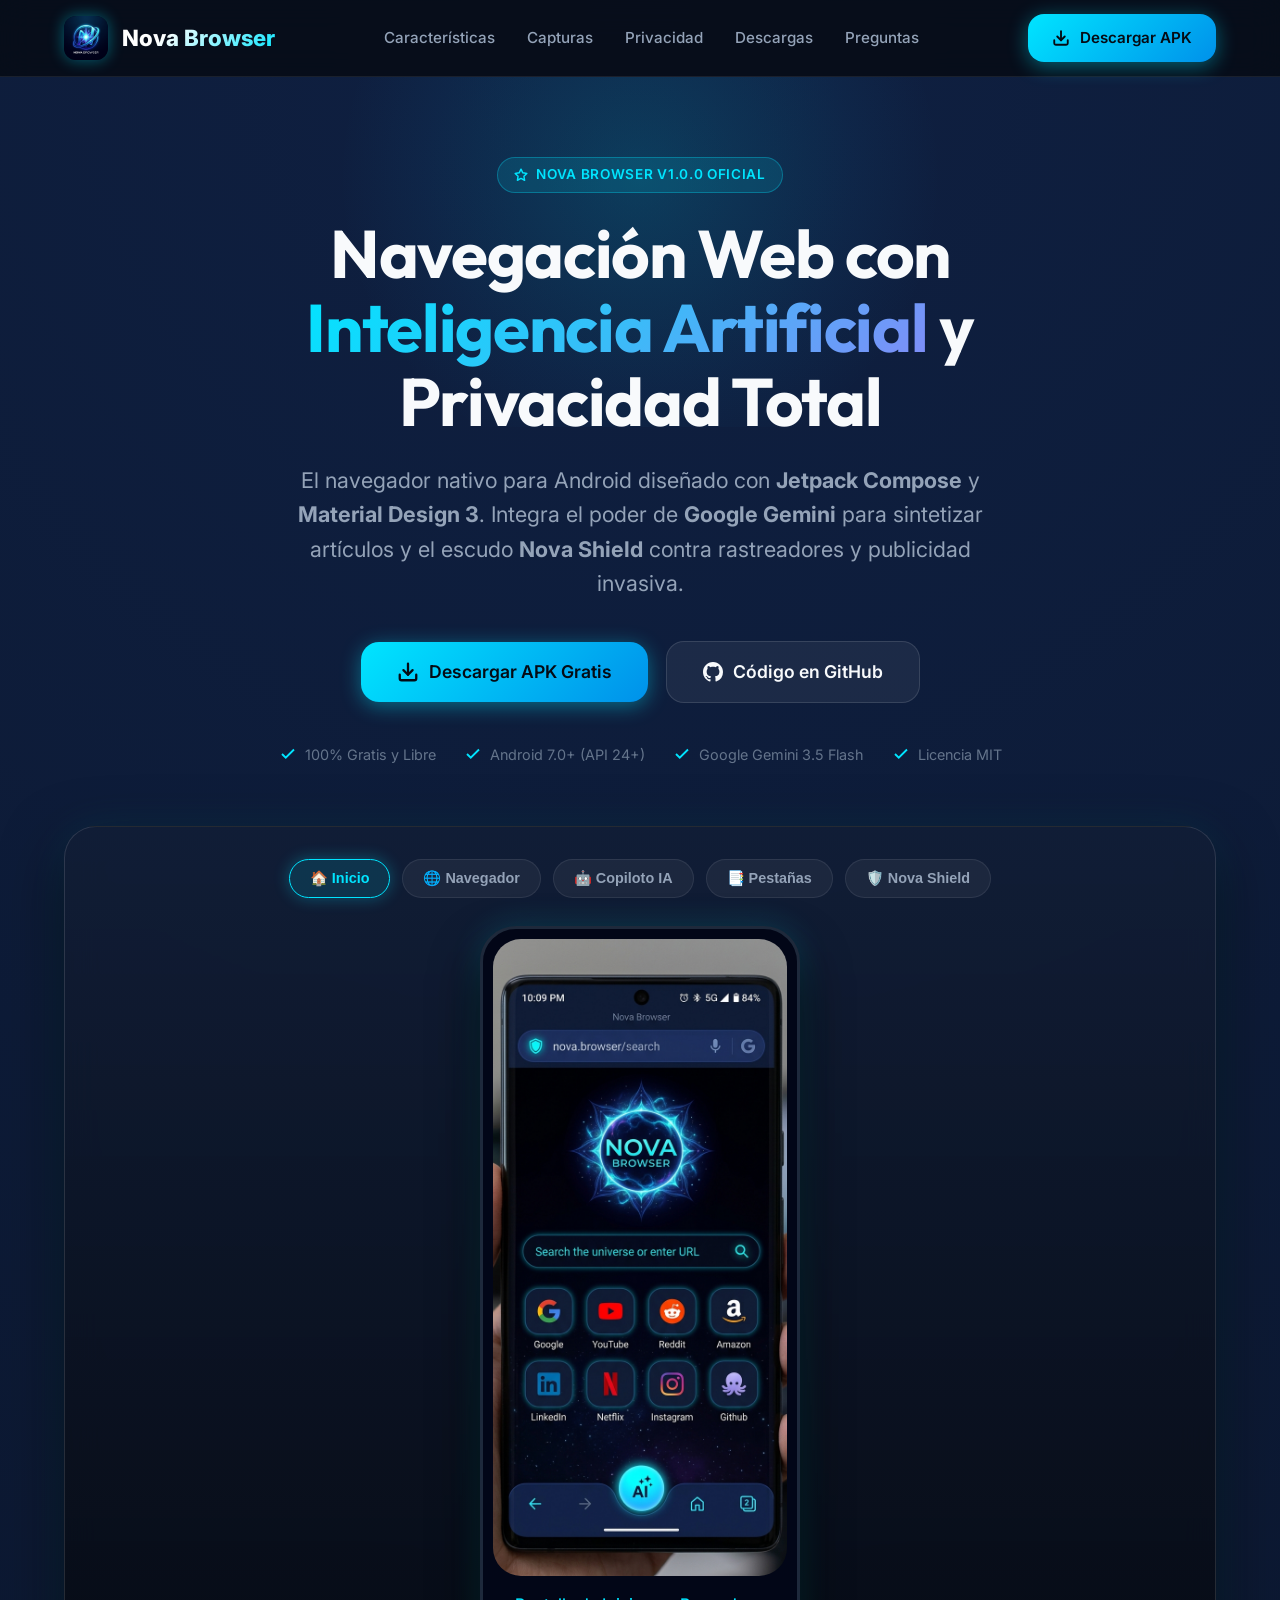
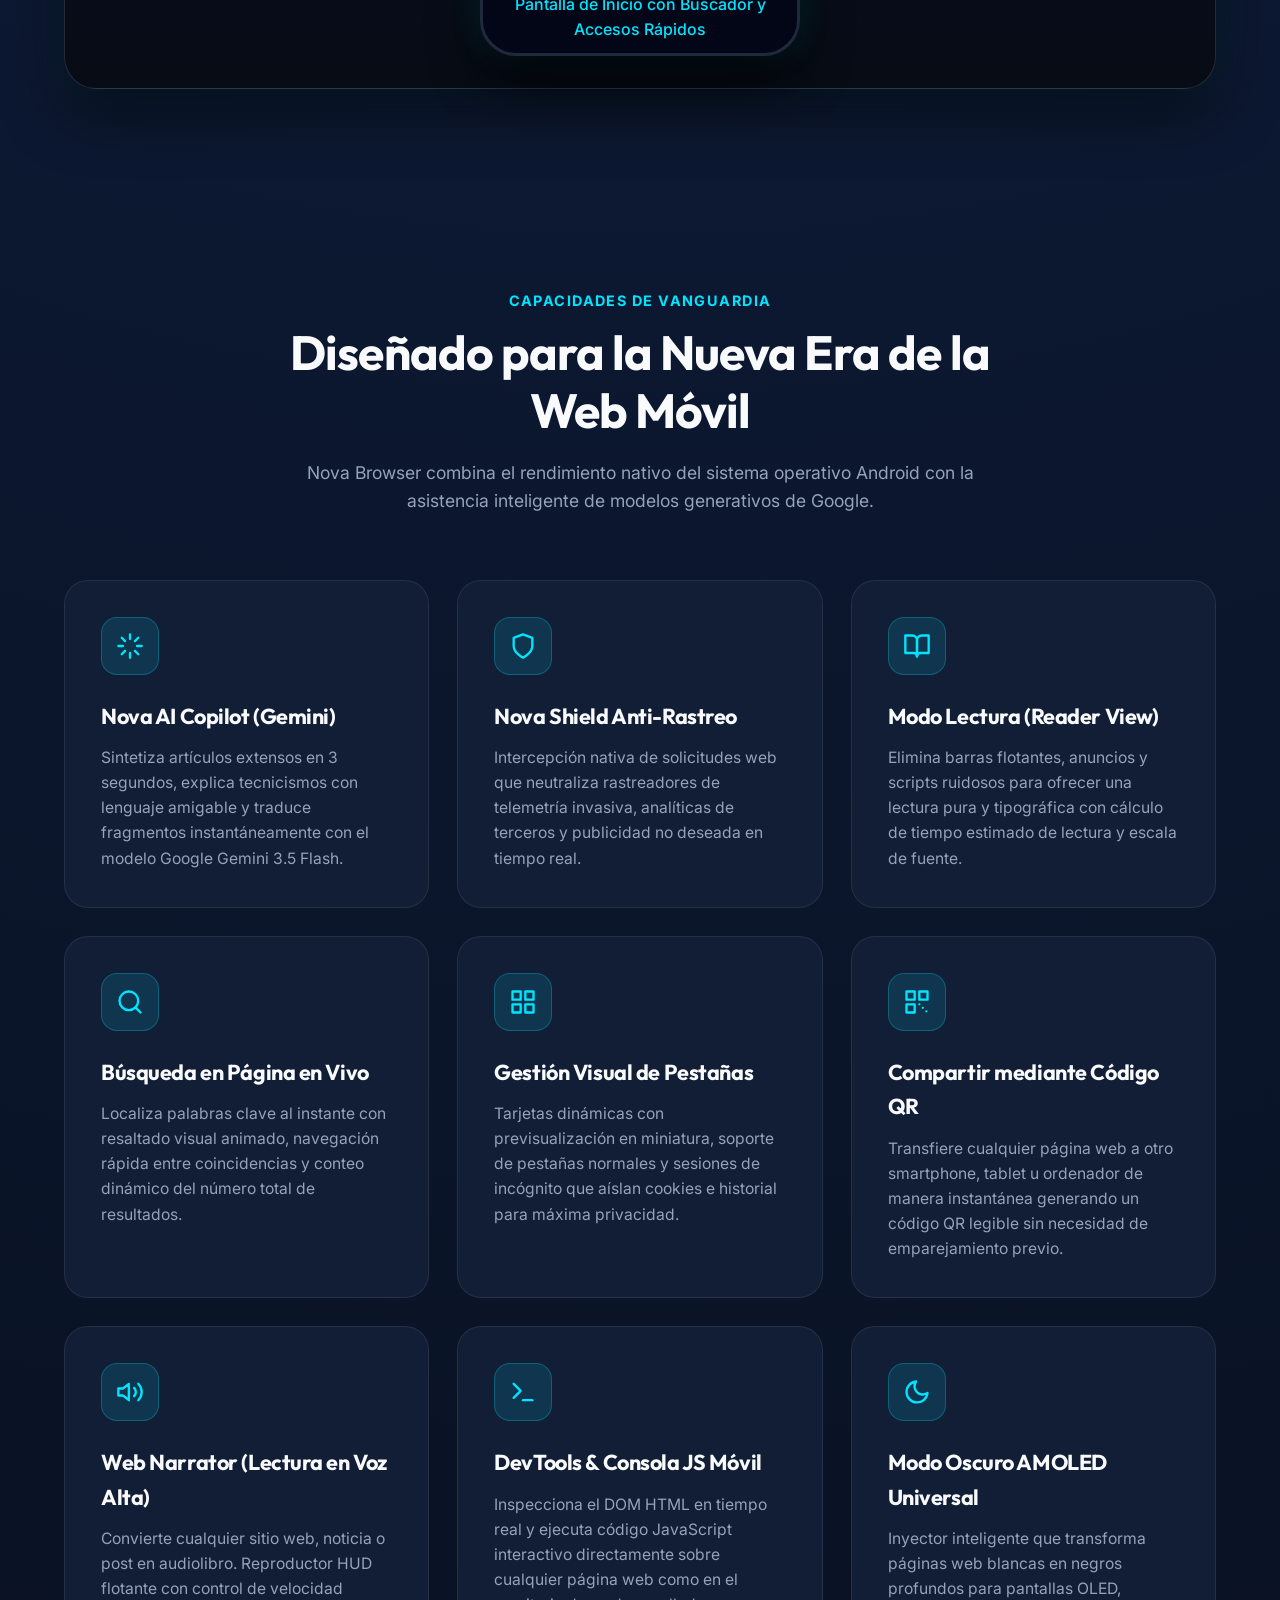
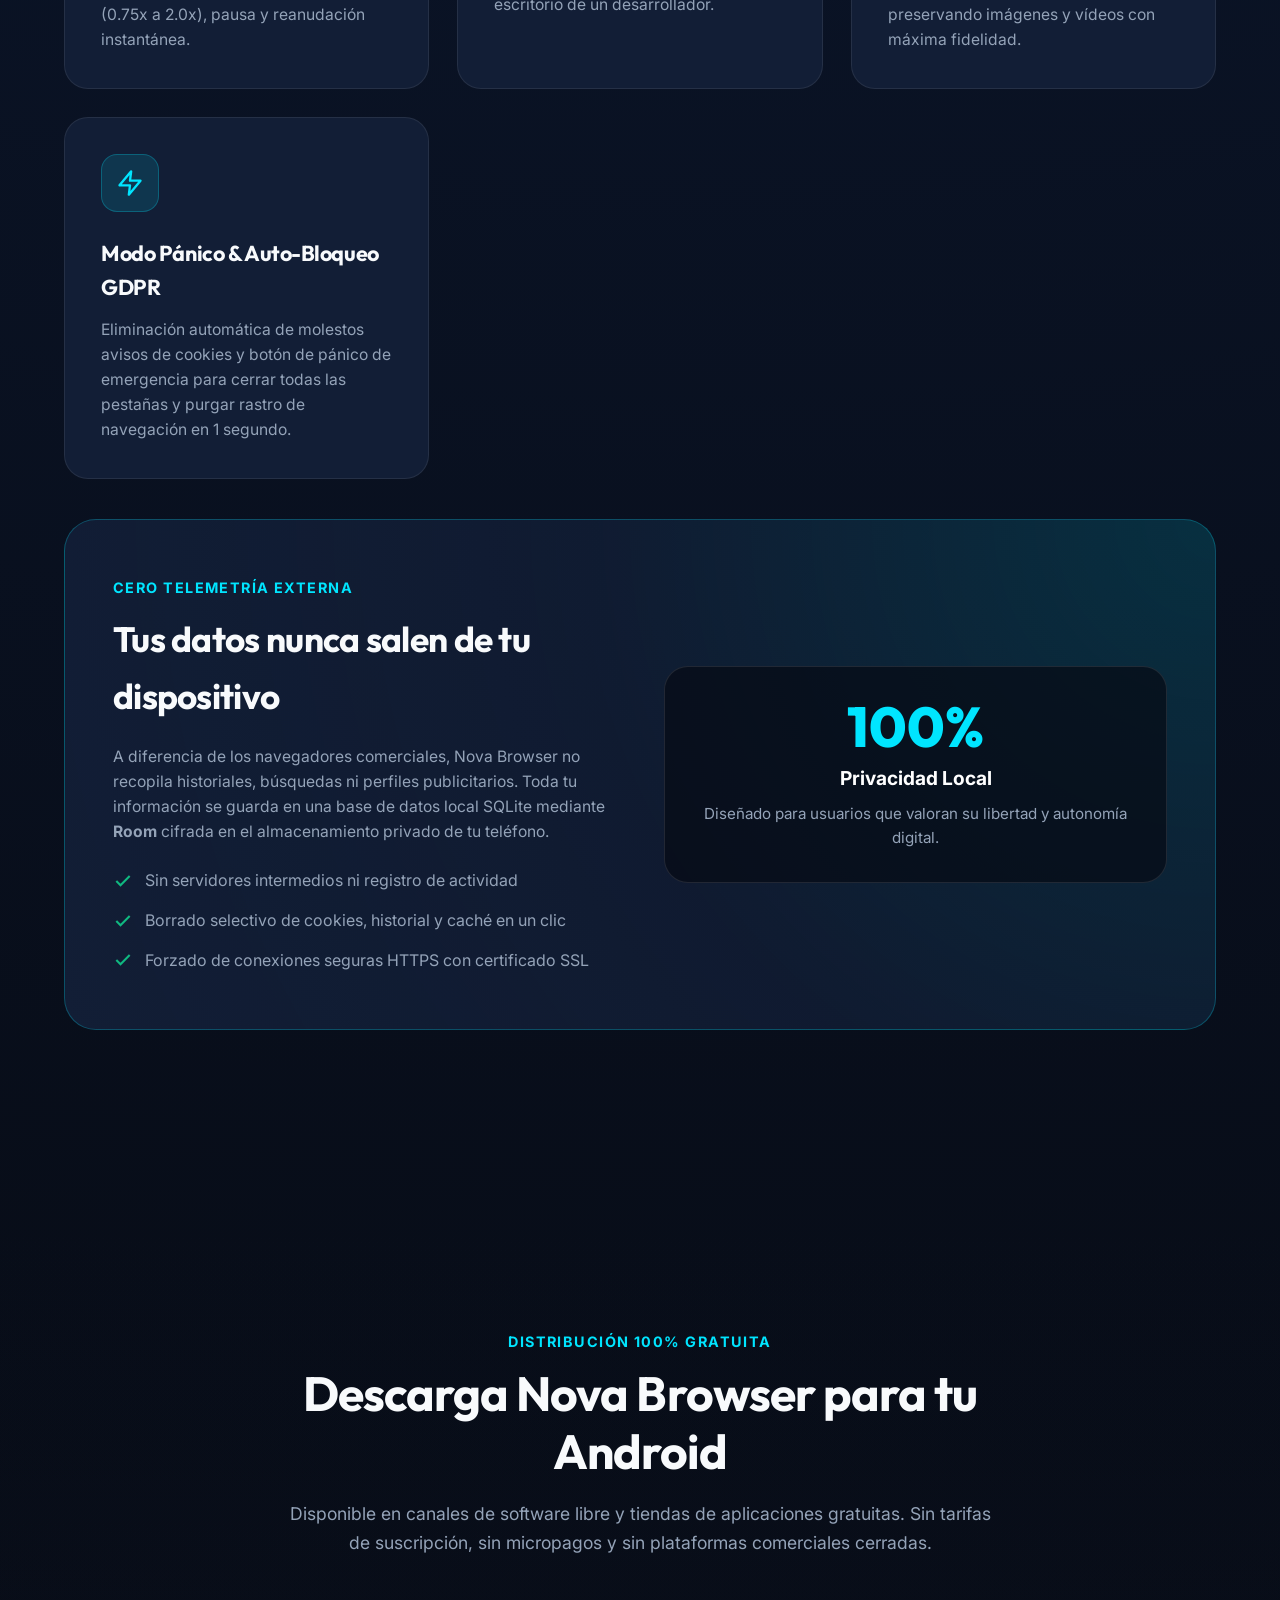
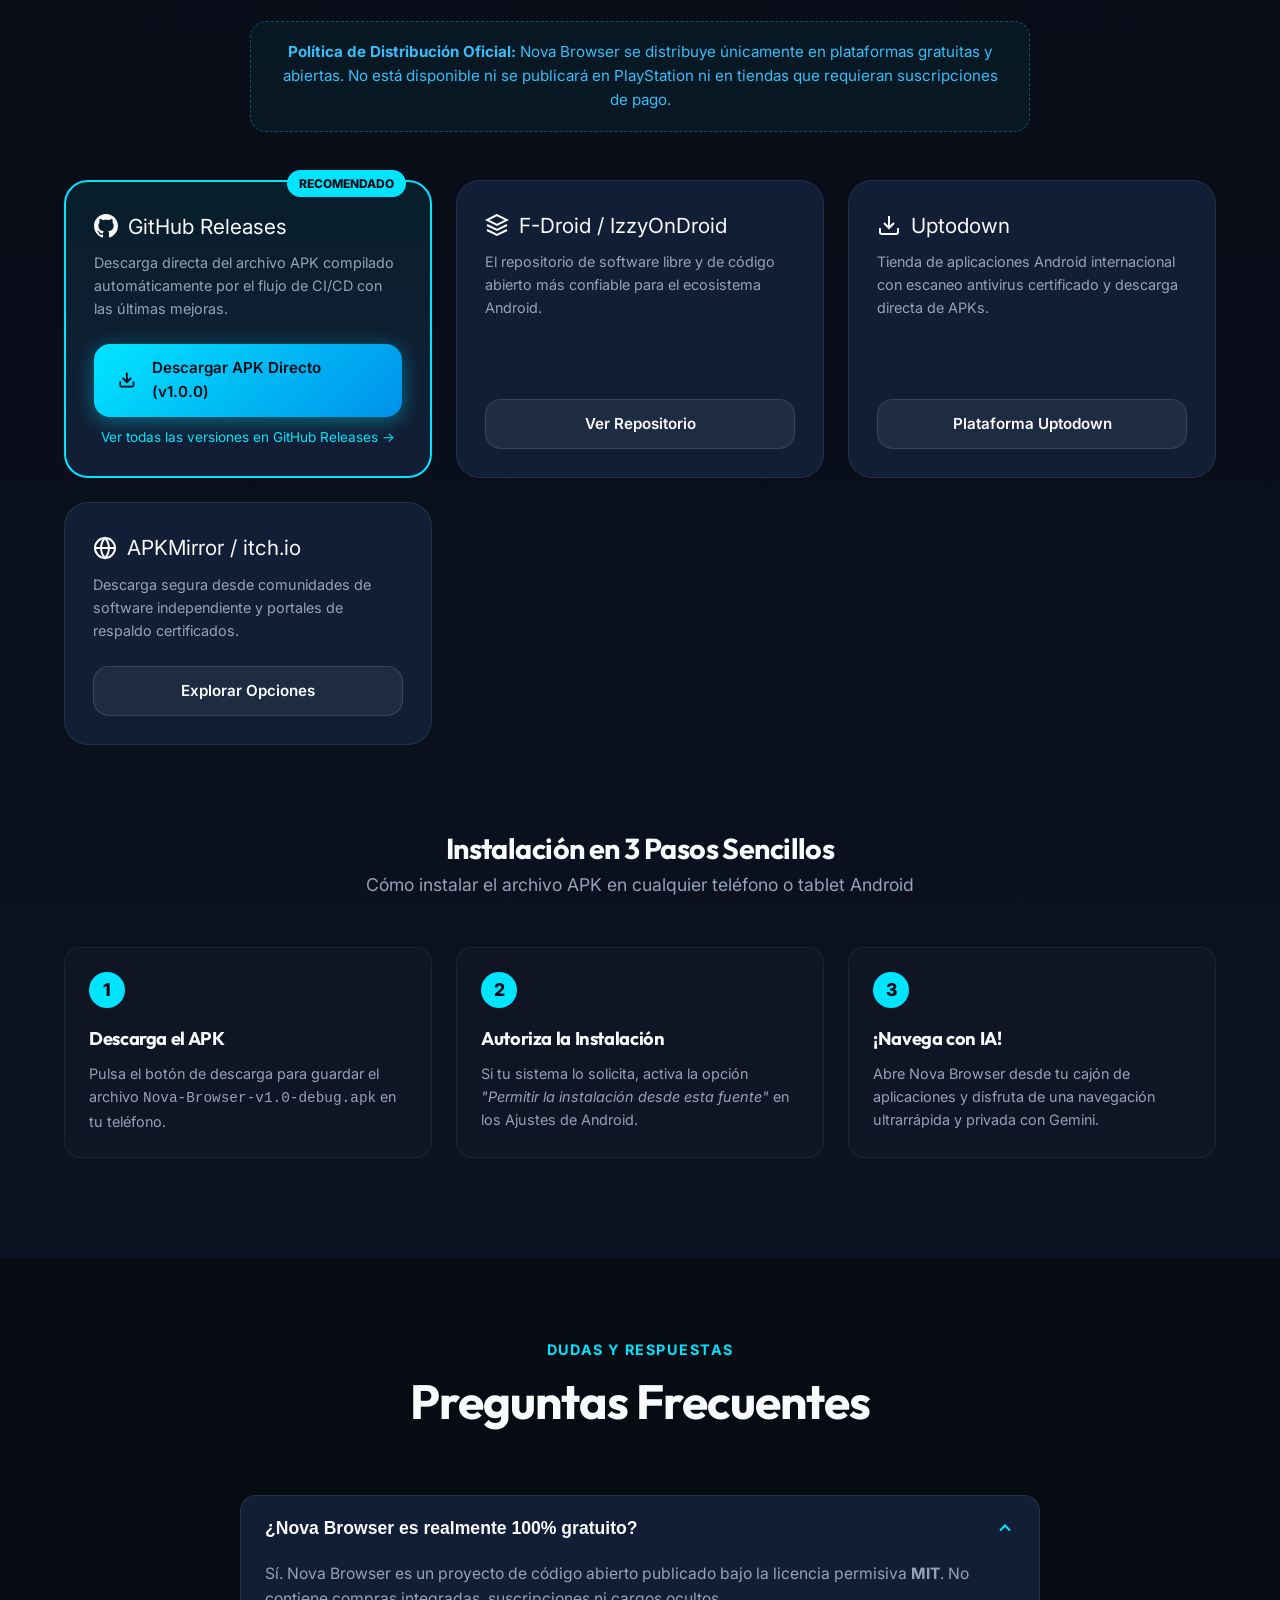
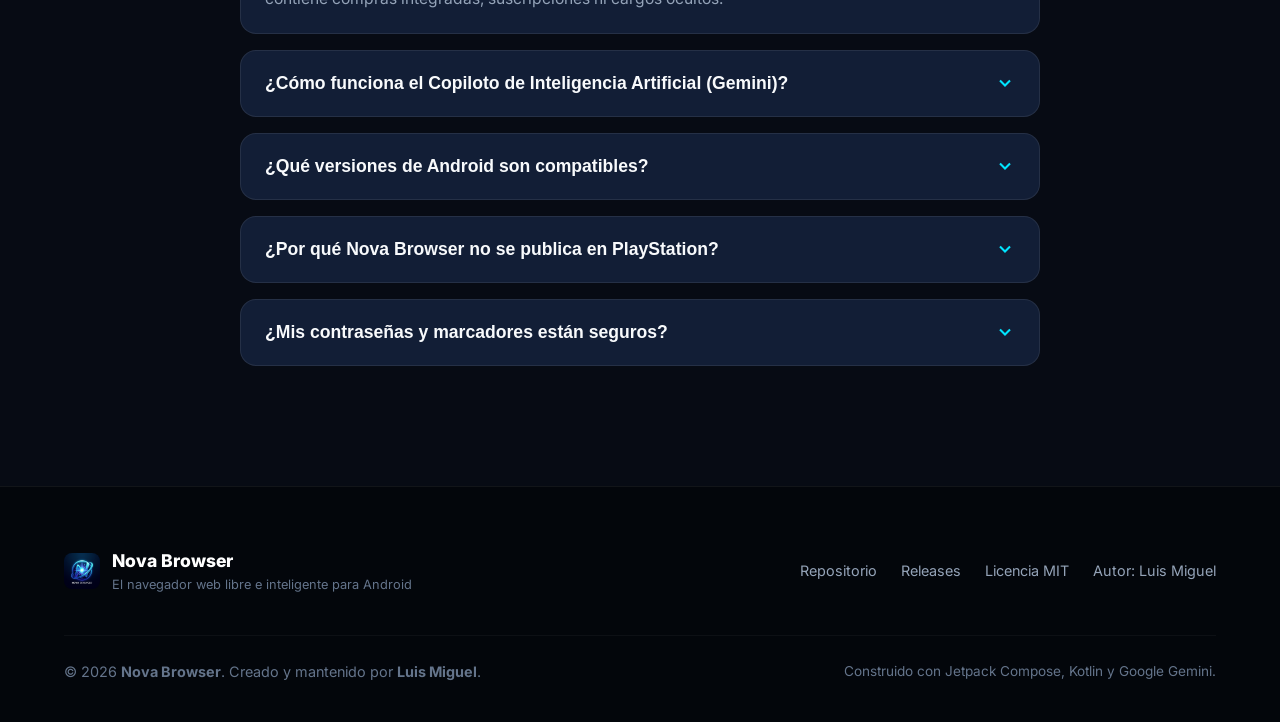
==== commit c8d65925: "chore: rename project to Xbox L.R. Update documentation, URLs, and repository references to reflect " ====
--- a/docs/index.html
+++ b/docs/index.html
@@ -10,21 +10,48 @@
   <meta name="keywords" content="Nova Browser, navegador Android, Gemini AI, Jetpack Compose, navegador privado, APK gratis, navegador seguro, open source">
   <meta name="author" content="Luis Miguel">
   <meta name="theme-color" content="#070B14">
+  <link rel="canonical" href="https://luismiguel38338-cmd.github.io/XboxLR-Browser/">
 
   <!-- Open Graph / Facebook -->
   <meta property="og:type" content="website">
+  <meta property="og:url" content="https://luismiguel38338-cmd.github.io/XboxLR-Browser/">
   <meta property="og:title" content="Nova Browser - Navegación Web con IA y Privacidad para Android">
   <meta property="og:description" content="Navegador ultrarrápido con Material Design 3, bloqueo anti-rastreo Nova Shield y copiloto Google Gemini. 100% Gratis.">
-  <meta property="og:image" content="assets/nova-browser-logo.png">
+  <meta property="og:image" content="https://luismiguel38338-cmd.github.io/XboxLR-Browser/assets/nova-browser-logo.png">
 
   <!-- Twitter -->
   <meta property="twitter:card" content="summary_large_image">
+  <meta property="twitter:url" content="https://luismiguel38338-cmd.github.io/XboxLR-Browser/">
   <meta property="twitter:title" content="Nova Browser para Android">
   <meta property="twitter:description" content="Navegador nativo para Android con IA Gemini integrada y escudo de privacidad. Descarga el APK gratis.">
-  <meta property="twitter:image" content="assets/nova-browser-logo.png">
+  <meta property="twitter:image" content="https://luismiguel38338-cmd.github.io/XboxLR-Browser/assets/nova-browser-logo.png">
 
   <link rel="icon" type="image/png" href="assets/nova-browser-logo.png">
+  <link rel="apple-touch-icon" href="assets/nova-browser-logo.png">
+  <link rel="manifest" href="site.webmanifest">
   
+  <!-- Schema.org Datos Estructurados JSON-LD -->
+  <script type="application/ld+json">
+  {
+    "@context": "https://schema.org",
+    "@type": "SoftwareApplication",
+    "name": "Nova Browser",
+    "operatingSystem": "Android 7.0+",
+    "applicationCategory": "BrowserApplication",
+    "offers": {
+      "@type": "Offer",
+      "price": "0",
+      "priceCurrency": "USD"
+    },
+    "description": "Navegador web moderno, ultrarrápido y seguro para Android potenciado con Google Gemini AI y escudo Nova Shield.",
+    "author": {
+      "@type": "Person",
+      "name": "Luis Miguel"
+    },
+    "downloadUrl": "https://github.com/luismiguel38338-cmd/XboxLR-Browser/releases/download/v1.0.0/Nova-Browser-v1.0-debug.apk"
+  }
+  </script>
+
   <!-- Google Fonts: Inter & Outfit -->
   <link rel="preconnect" href="https://fonts.googleapis.com">
   <link rel="preconnect" href="https://fonts.gstatic.com" crossorigin>
@@ -798,7 +825,7 @@
         <li><a href="#faq" class="nav-link">Preguntas</a></li>
       </ul>
       <div>
-        <a href="#descarga" class="btn btn-primary">
+        <a href="https://github.com/luismiguel38338-cmd/XboxLR-Browser/releases/download/v1.0.0/Nova-Browser-v1.0-debug.apk" class="btn btn-primary">
           <svg width="18" height="18" viewBox="0 0 24 24" fill="none" stroke="currentColor" stroke-width="2.5" stroke-linecap="round" stroke-linejoin="round">
             <path d="M21 15v4a2 2 0 0 1-2 2H5a2 2 0 0 1-2-2v-4"></path>
             <polyline points="7 10 12 15 17 10"></polyline>
@@ -828,7 +855,7 @@
           El navegador nativo para Android diseñado con <b>Jetpack Compose</b> y <b>Material Design 3</b>. Integra el poder de <b>Google Gemini</b> para sintetizar artículos y el escudo <b>Nova Shield</b> contra rastreadores y publicidad invasiva.
         </p>
         <div class="hero-actions">
-          <a href="https://github.com/luismiguel38338-cmd/Nova-Browser/releases" class="btn btn-primary btn-large">
+          <a href="https://github.com/luismiguel38338-cmd/XboxLR-Browser/releases/download/v1.0.0/Nova-Browser-v1.0-debug.apk" class="btn btn-primary btn-large">
             <svg width="22" height="22" viewBox="0 0 24 24" fill="none" stroke="currentColor" stroke-width="2.5" stroke-linecap="round" stroke-linejoin="round">
               <path d="M21 15v4a2 2 0 0 1-2 2H5a2 2 0 0 1-2-2v-4"></path>
               <polyline points="7 10 12 15 17 10"></polyline>
@@ -836,7 +863,7 @@
             </svg>
             Descargar APK Gratis
           </a>
-          <a href="https://github.com/luismiguel38338-cmd/Nova-Browser" target="_blank" rel="noopener noreferrer" class="btn btn-secondary btn-large">
+          <a href="https://github.com/luismiguel38338-cmd/XboxLR-Browser" target="_blank" rel="noopener noreferrer" class="btn btn-secondary btn-large">
             <svg width="20" height="20" viewBox="0 0 24 24" fill="currentColor">
               <path d="M12 0C5.37 0 0 5.37 0 12c0 5.31 3.435 9.795 8.205 11.385.6.105.825-.255.825-.57 0-.285-.015-1.23-.015-2.235-3.015.555-3.795-.735-4.035-1.41-.135-.345-.72-1.41-1.23-1.695-.42-.225-1.02-.78-.015-.795.945-.015 1.62.87 1.845 1.23 1.08 1.815 2.805 1.305 3.495.99.105-.78.42-1.305.765-1.605-2.67-.3-5.46-1.335-5.46-5.925 0-1.305.465-2.385 1.23-3.225-.12-.3-.54-1.53.12-3.18 0 0 1.005-.315 3.3 1.23.96-.27 1.98-.405 3-.405s2.04.135 3 .405c2.295-1.56 3.3-1.23 3.3-1.23.66 1.65.24 2.88.12 3.18.765.84 1.23 1.905 1.23 3.225 0 4.605-2.805 5.625-5.475 5.925.435.375.81 1.095.81 2.22 0 1.605-.015 2.895-.015 3.3 0 .315.225.69.825.57A12.02 12.02 0 0024 12c0-6.63-5.37-12-12-12z"/>
             </svg>
@@ -993,6 +1020,60 @@
           <h3 class="feature-title">Compartir mediante Código QR</h3>
           <p class="feature-desc">
             Transfiere cualquier página web a otro smartphone, tablet u ordenador de manera instantánea generando un código QR legible sin necesidad de emparejamiento previo.
+          </p>
+        </div>
+
+        <!-- Tarjeta 7: Web Narrator TTS -->
+        <div class="feature-card">
+          <div class="feature-icon-box">
+            <svg width="28" height="28" viewBox="0 0 24 24" fill="none" stroke="currentColor" stroke-width="2" stroke-linecap="round" stroke-linejoin="round">
+              <polygon points="11 5 6 9 2 9 2 15 6 15 11 19 11 5"></polygon>
+              <path d="M19.07 4.93a10 10 0 0 1 0 14.14M15.54 8.46a5 5 0 0 1 0 7.07"></path>
+            </svg>
+          </div>
+          <h3 class="feature-title">Web Narrator (Lectura en Voz Alta)</h3>
+          <p class="feature-desc">
+            Convierte cualquier sitio web, noticia o post en audiolibro. Reproductor HUD flotante con control de velocidad (0.75x a 2.0x), pausa y reanudación instantánea.
+          </p>
+        </div>
+
+        <!-- Tarjeta 8: DevTools e Inspector Móvil -->
+        <div class="feature-card">
+          <div class="feature-icon-box">
+            <svg width="28" height="28" viewBox="0 0 24 24" fill="none" stroke="currentColor" stroke-width="2" stroke-linecap="round" stroke-linejoin="round">
+              <polyline points="4 17 10 11 4 5"></polyline>
+              <line x1="12" y1="19" x2="20" y2="19"></line>
+            </svg>
+          </div>
+          <h3 class="feature-title">DevTools & Consola JS Móvil</h3>
+          <p class="feature-desc">
+            Inspecciona el DOM HTML en tiempo real y ejecuta código JavaScript interactivo directamente sobre cualquier página web como en el escritorio de un desarrollador.
+          </p>
+        </div>
+
+        <!-- Tarjeta 9: Modo Oscuro AMOLED Universal -->
+        <div class="feature-card">
+          <div class="feature-icon-box">
+            <svg width="28" height="28" viewBox="0 0 24 24" fill="none" stroke="currentColor" stroke-width="2" stroke-linecap="round" stroke-linejoin="round">
+              <path d="M21 12.79A9 9 0 1 1 11.21 3 7 7 0 0 0 21 12.79z"></path>
+            </svg>
+          </div>
+          <h3 class="feature-title">Modo Oscuro AMOLED Universal</h3>
+          <p class="feature-desc">
+            Inyector inteligente que transforma páginas web blancas en negros profundos para pantallas OLED, preservando imágenes y vídeos con máxima fidelidad.
+          </p>
+        </div>
+
+        <!-- Tarjeta 10: Bloqueador de Cookies & Modo Pánico -->
+        <div class="feature-card">
+          <div class="feature-icon-box">
+            <svg width="28" height="28" viewBox="0 0 24 24" fill="none" stroke="currentColor" stroke-width="2" stroke-linecap="round" stroke-linejoin="round">
+              <polygon points="13 2 3 14 12 14 11 22 21 10 12 10 13 2"></polygon>
+            </svg>
+          </div>
+          <h3 class="feature-title">Modo Pánico & Auto-Bloqueo GDPR</h3>
+          <p class="feature-desc">
+            Eliminación automática de molestos avisos de cookies y botón de pánico de emergencia para cerrar todas las pestañas y purgar rastro de navegación en 1 segundo.
           </p>
         </div>
       </div>
@@ -1063,8 +1144,16 @@
               Descarga directa del archivo APK compilado automáticamente por el flujo de CI/CD con las últimas mejoras.
             </p>
           </div>
-          <a href="https://github.com/luismiguel38338-cmd/Nova-Browser/releases" class="btn btn-primary" style="width: 100%;">
-            Descargar APK (v1.0.0)
+          <a href="https://github.com/luismiguel38338-cmd/XboxLR-Browser/releases/download/v1.0.0/Nova-Browser-v1.0-debug.apk" class="btn btn-primary" style="width: 100%;">
+            <svg width="18" height="18" viewBox="0 0 24 24" fill="none" stroke="currentColor" stroke-width="2.5" stroke-linecap="round" stroke-linejoin="round" style="margin-right: 6px; vertical-align: middle;">
+              <path d="M21 15v4a2 2 0 0 1-2 2H5a2 2 0 0 1-2-2v-4"></path>
+              <polyline points="7 10 12 15 17 10"></polyline>
+              <line x1="12" y1="15" x2="12" y2="3"></line>
+            </svg>
+            Descargar APK Directo (v1.0.0)
+          </a>
+          <a href="https://github.com/luismiguel38338-cmd/XboxLR-Browser/releases" target="_blank" rel="noopener noreferrer" style="display: block; text-align: center; margin-top: 10px; font-size: 0.85rem; color: var(--cyan-electric); text-decoration: none;">
+            Ver todas las versiones en GitHub Releases &rarr;
           </a>
         </div>
 
@@ -1233,9 +1322,9 @@
           </div>
         </div>
         <ul class="footer-links">
-          <li><a href="https://github.com/luismiguel38338-cmd/Nova-Browser" target="_blank" rel="noopener noreferrer">Repositorio</a></li>
-          <li><a href="https://github.com/luismiguel38338-cmd/Nova-Browser/releases" target="_blank" rel="noopener noreferrer">Releases</a></li>
-          <li><a href="https://github.com/luismiguel38338-cmd/Nova-Browser/blob/main/LICENSE" target="_blank" rel="noopener noreferrer">Licencia MIT</a></li>
+          <li><a href="https://github.com/luismiguel38338-cmd/XboxLR-Browser" target="_blank" rel="noopener noreferrer">Repositorio</a></li>
+          <li><a href="https://github.com/luismiguel38338-cmd/XboxLR-Browser/releases" target="_blank" rel="noopener noreferrer">Releases</a></li>
+          <li><a href="https://github.com/luismiguel38338-cmd/XboxLR-Browser/blob/main/LICENSE" target="_blank" rel="noopener noreferrer">Licencia MIT</a></li>
           <li><a href="https://github.com/luismiguel38338-cmd" target="_blank" rel="noopener noreferrer">Autor: Luis Miguel</a></li>
         </ul>
       </div>
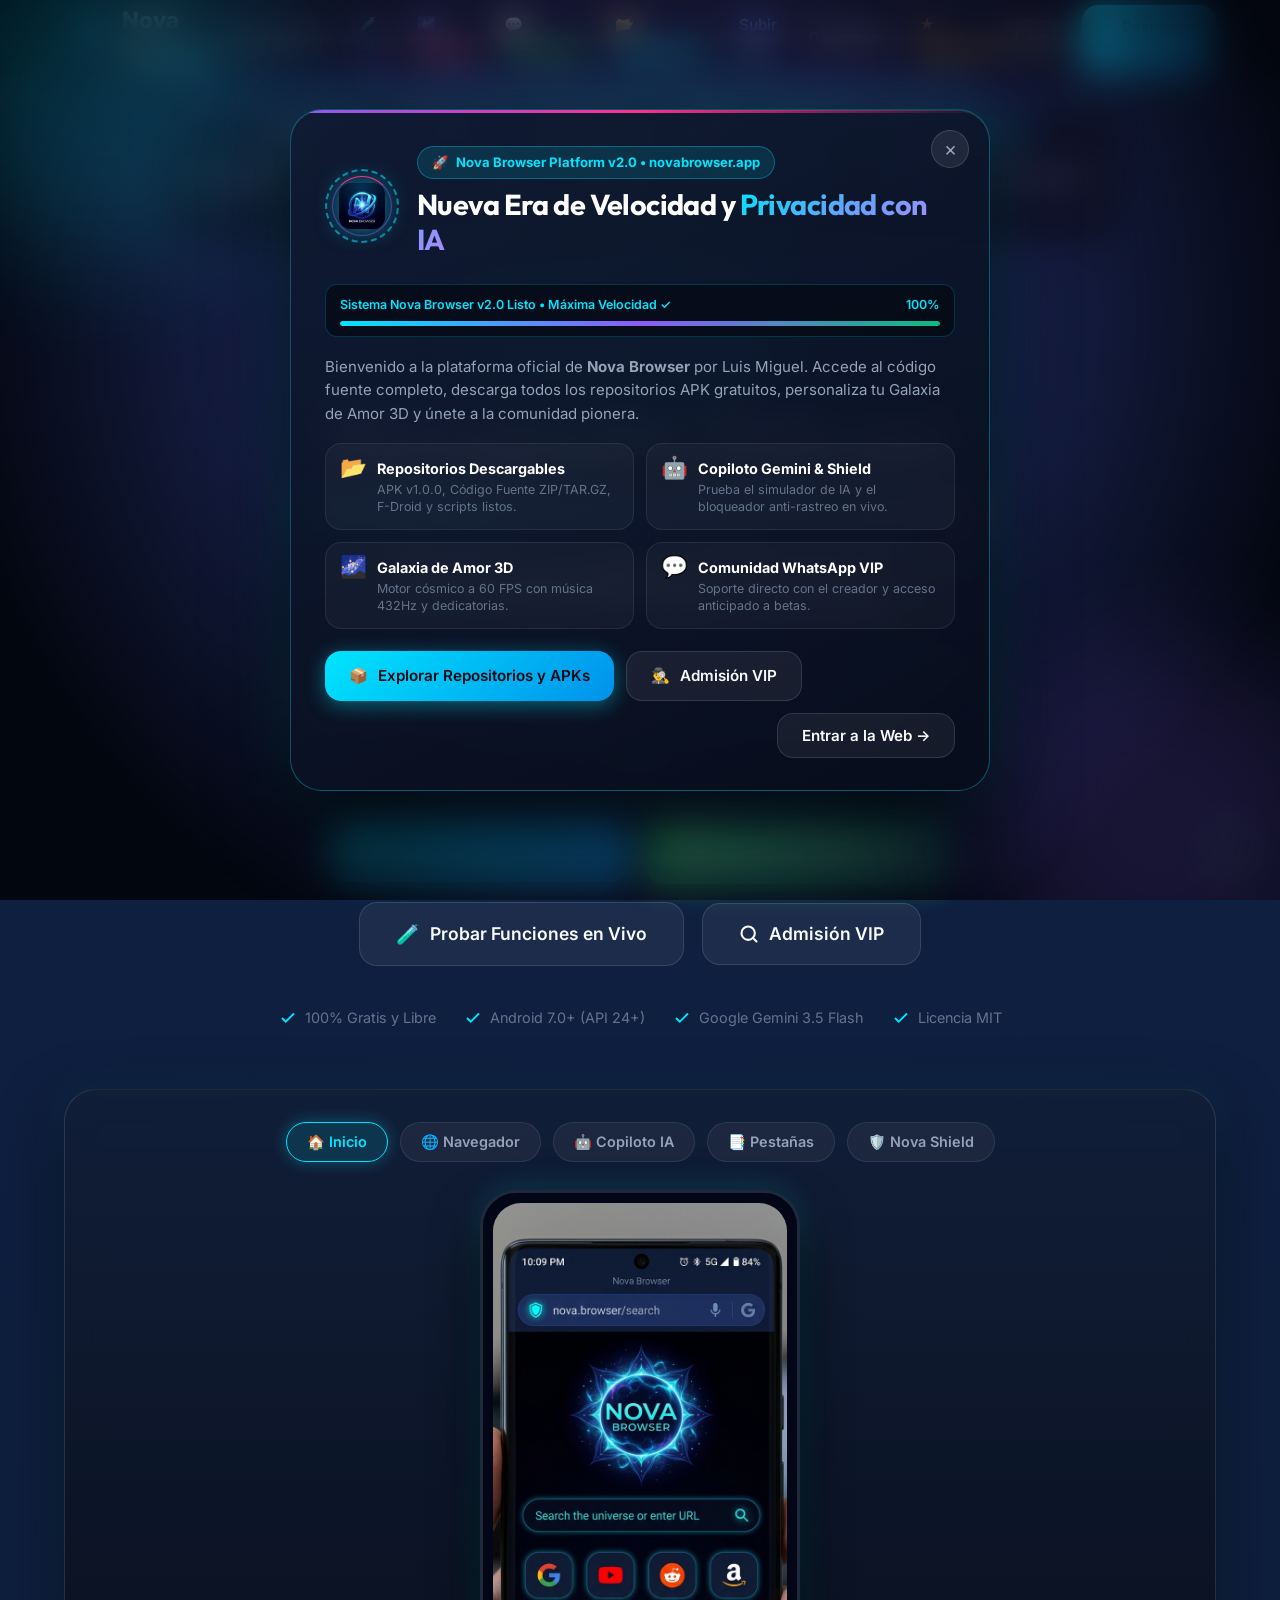
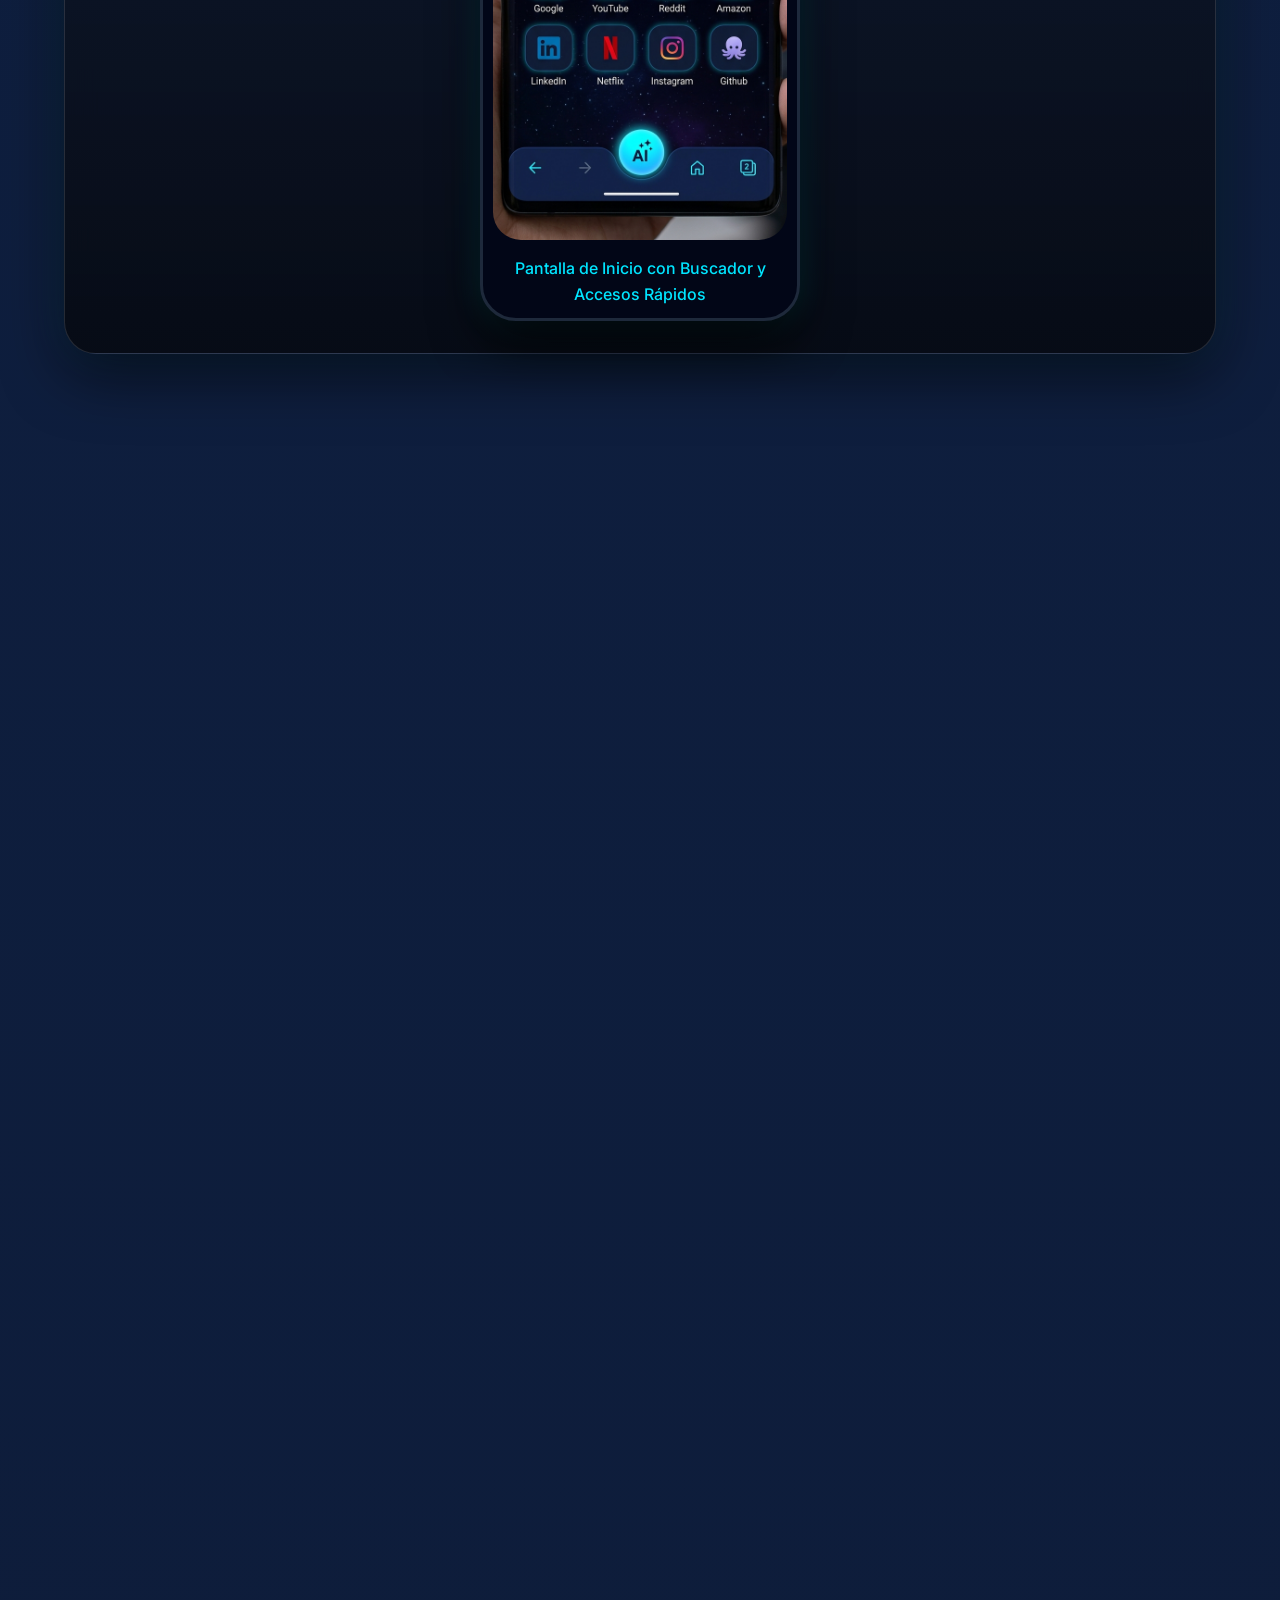
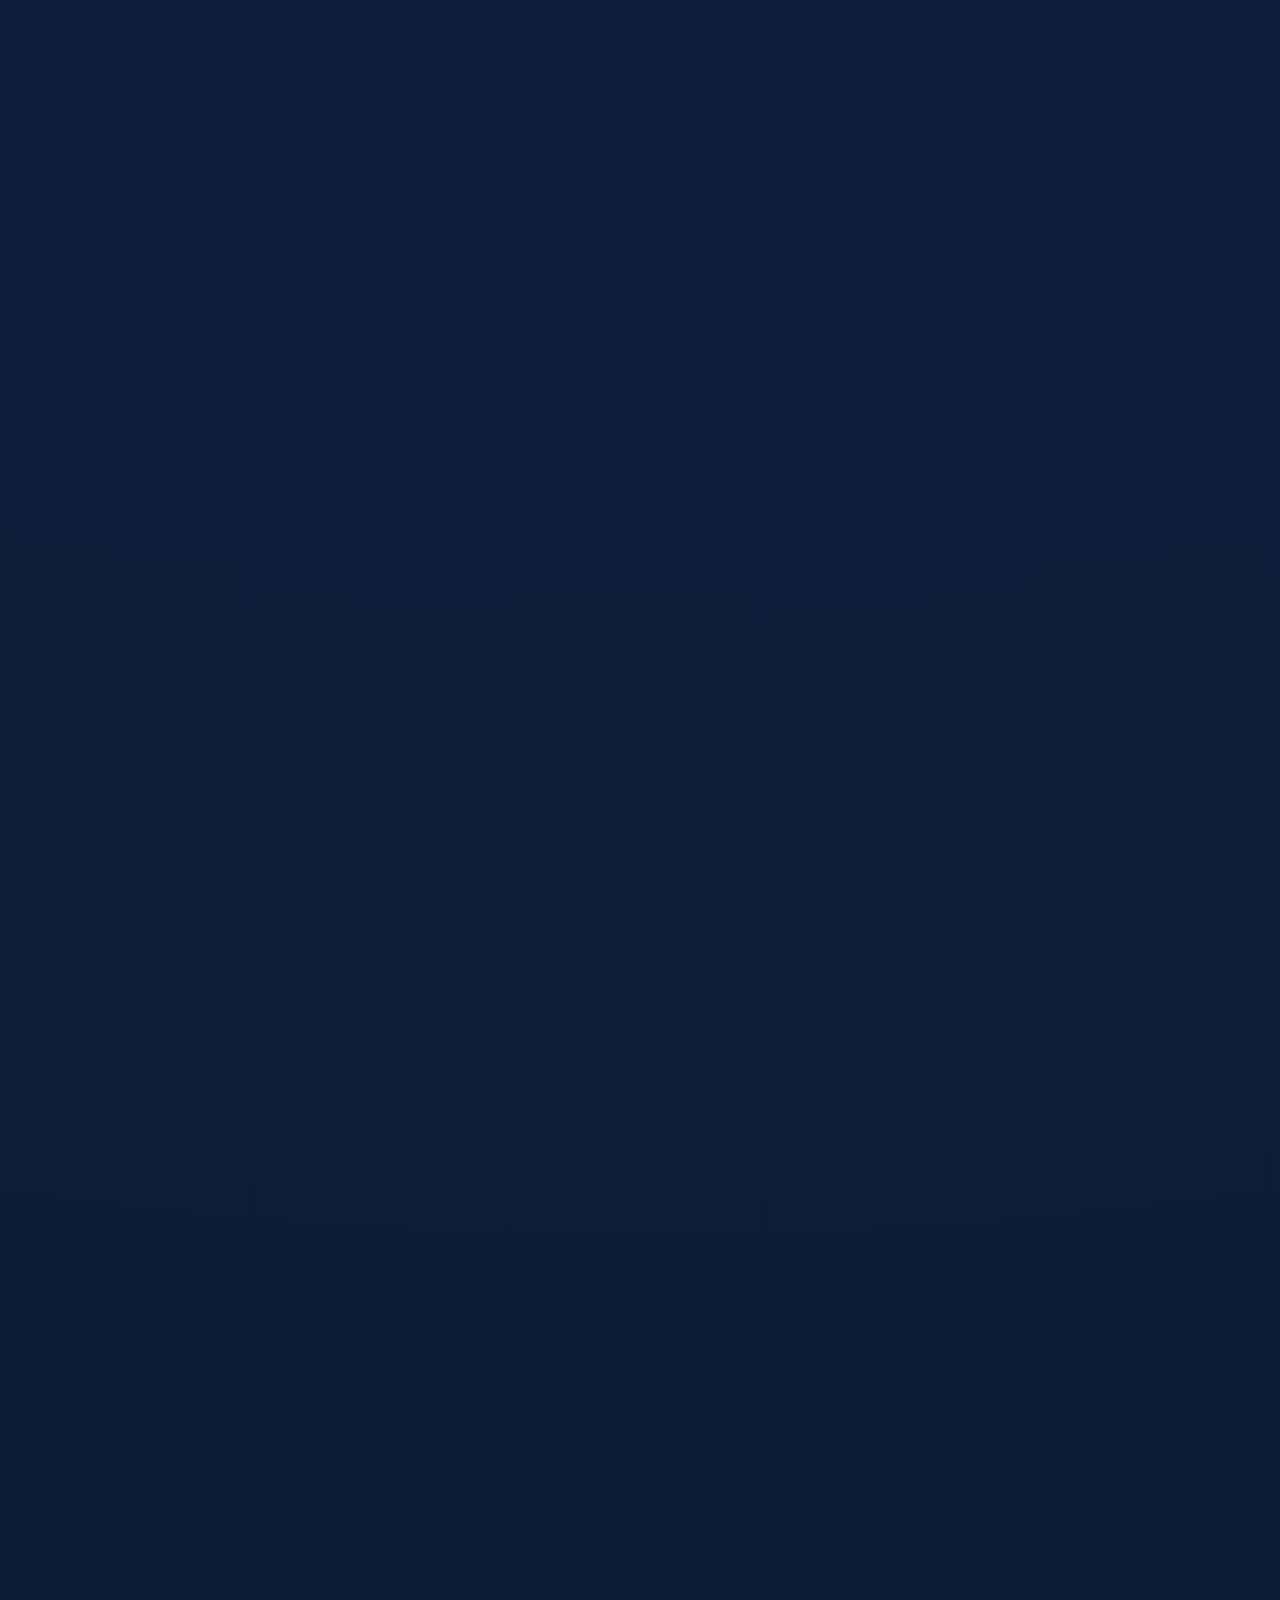
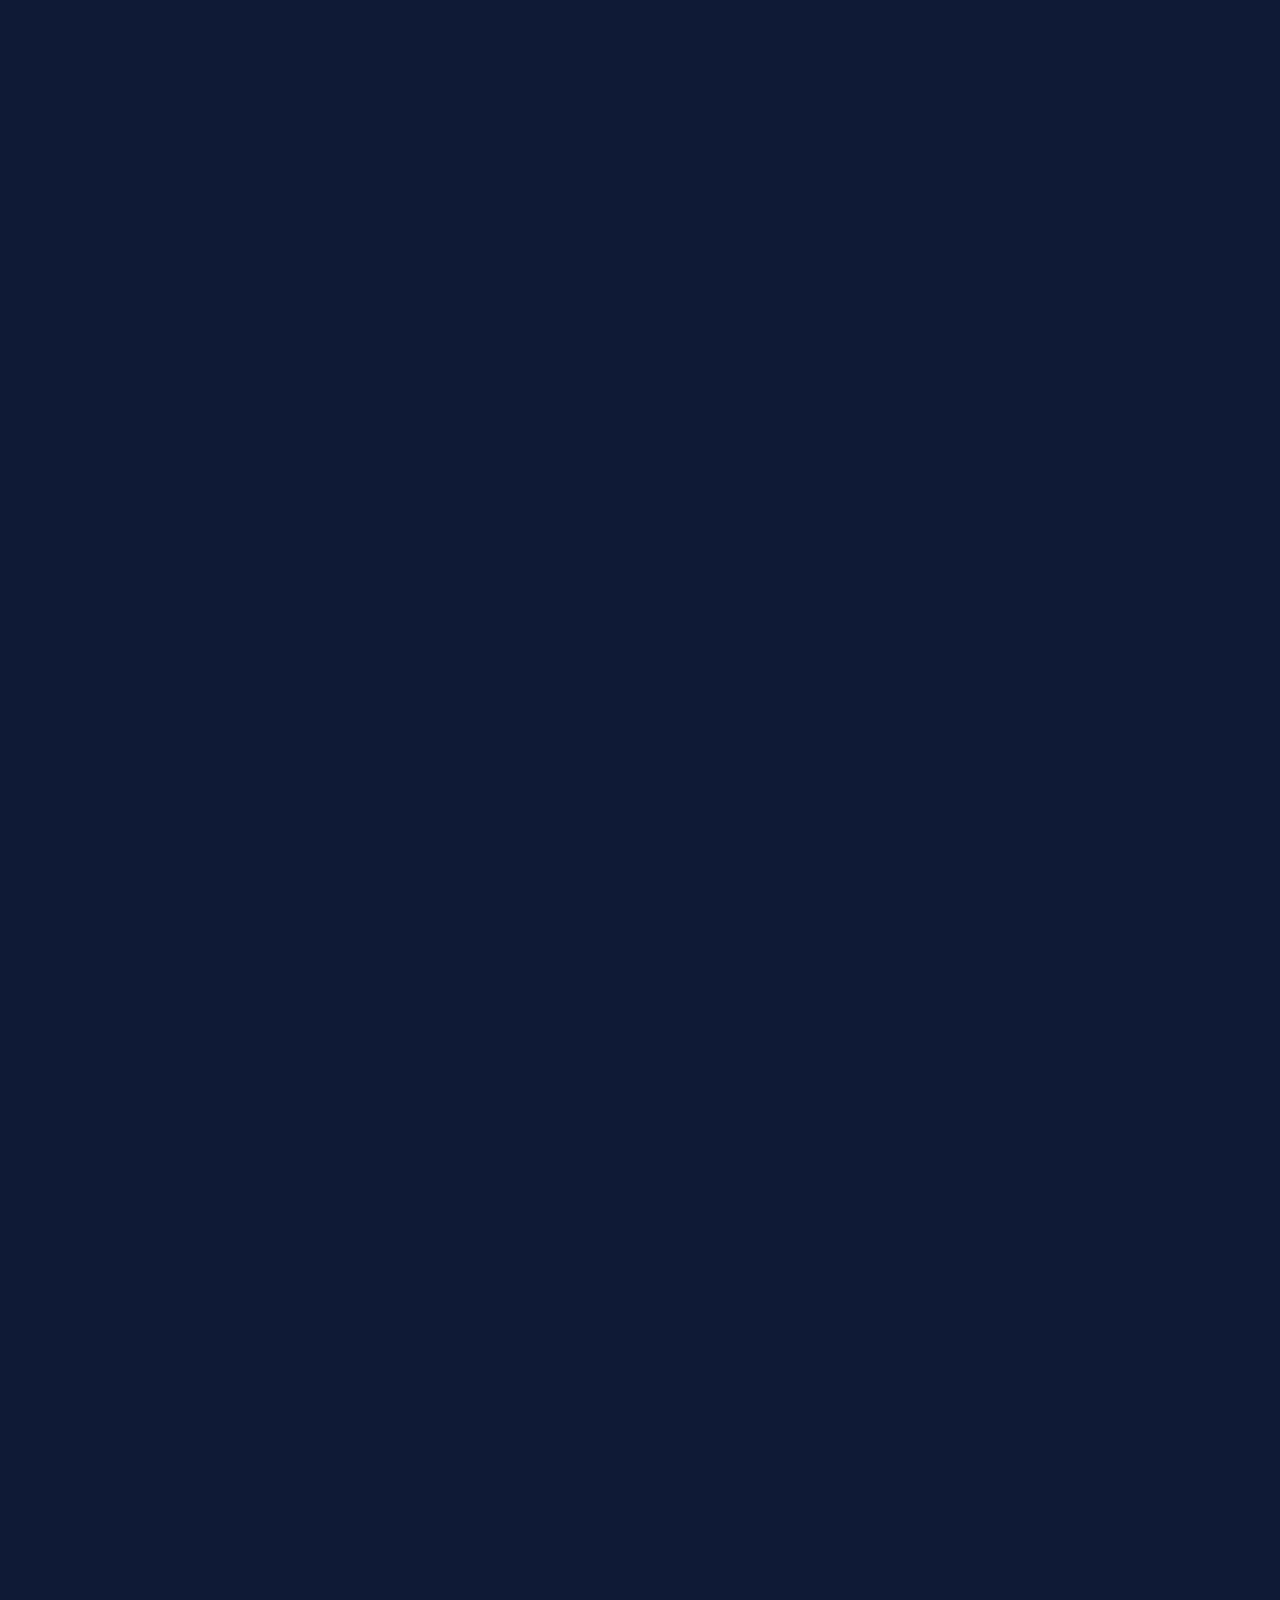
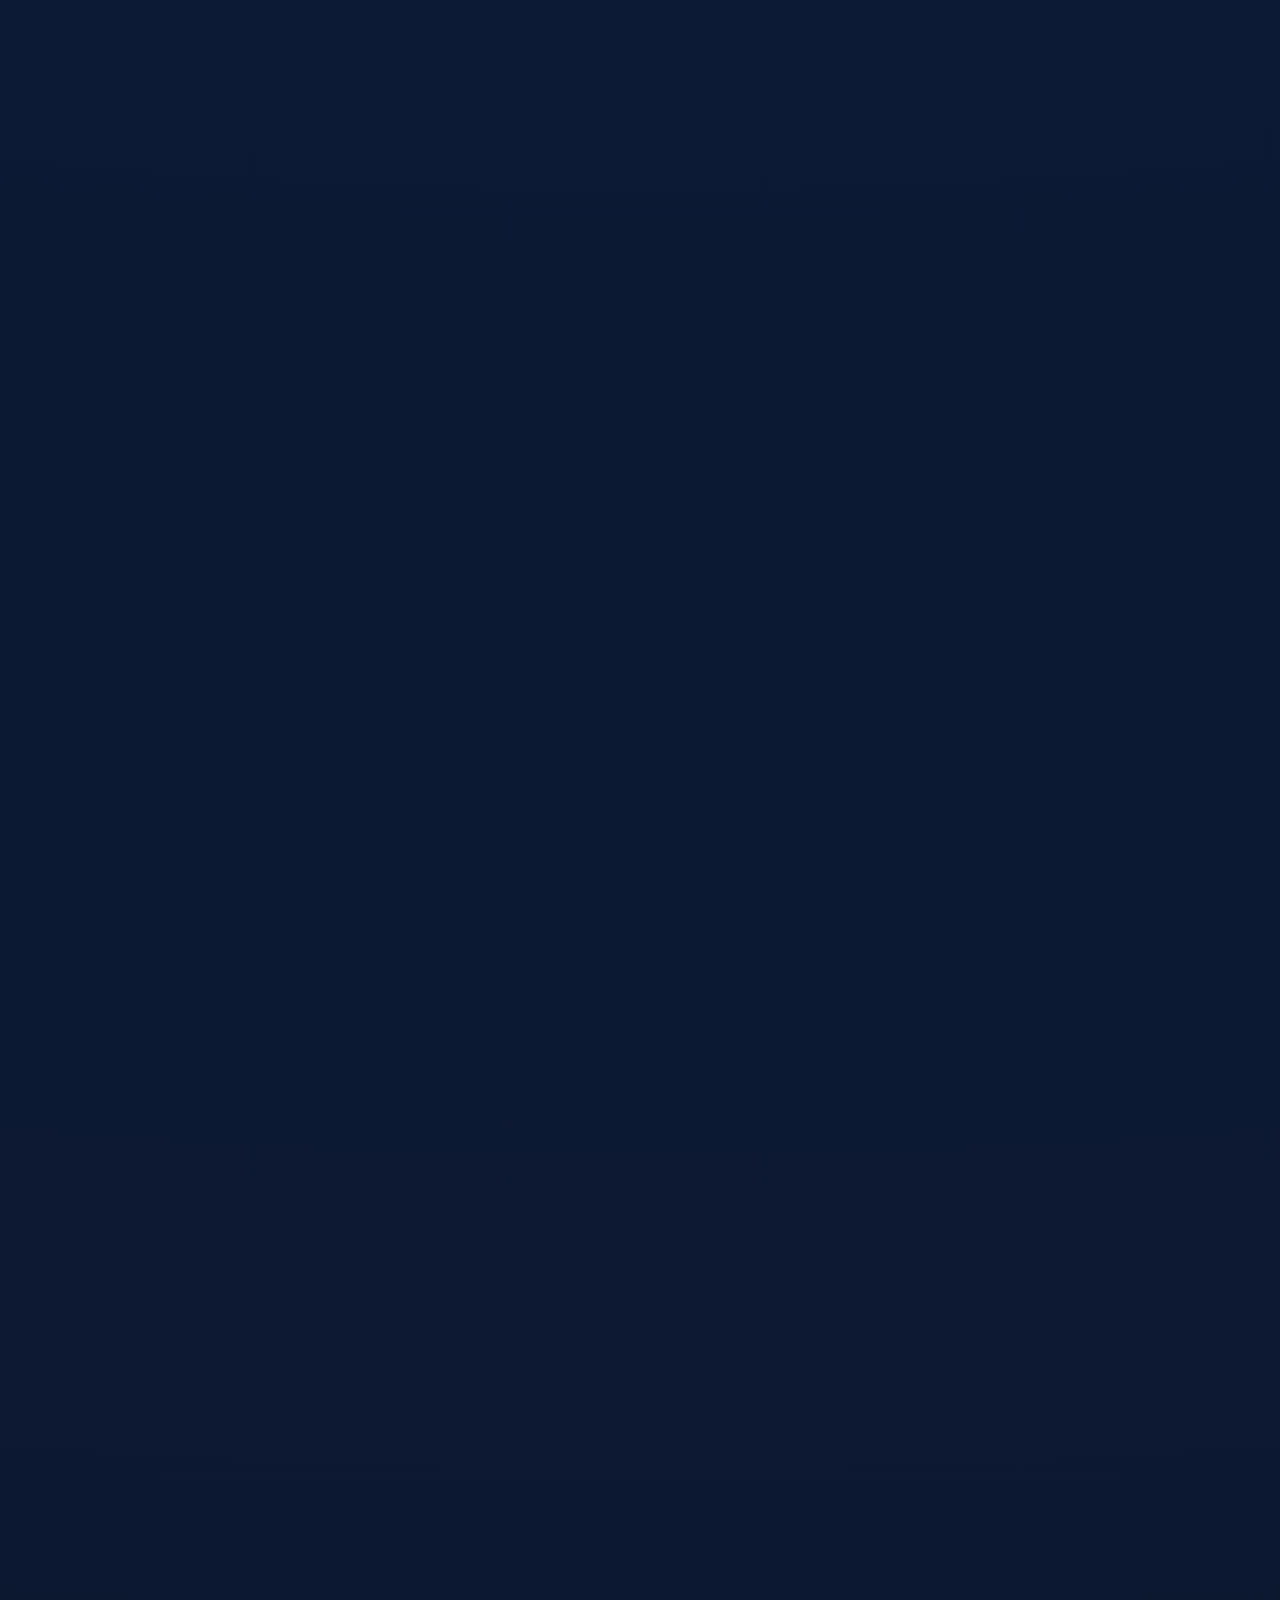
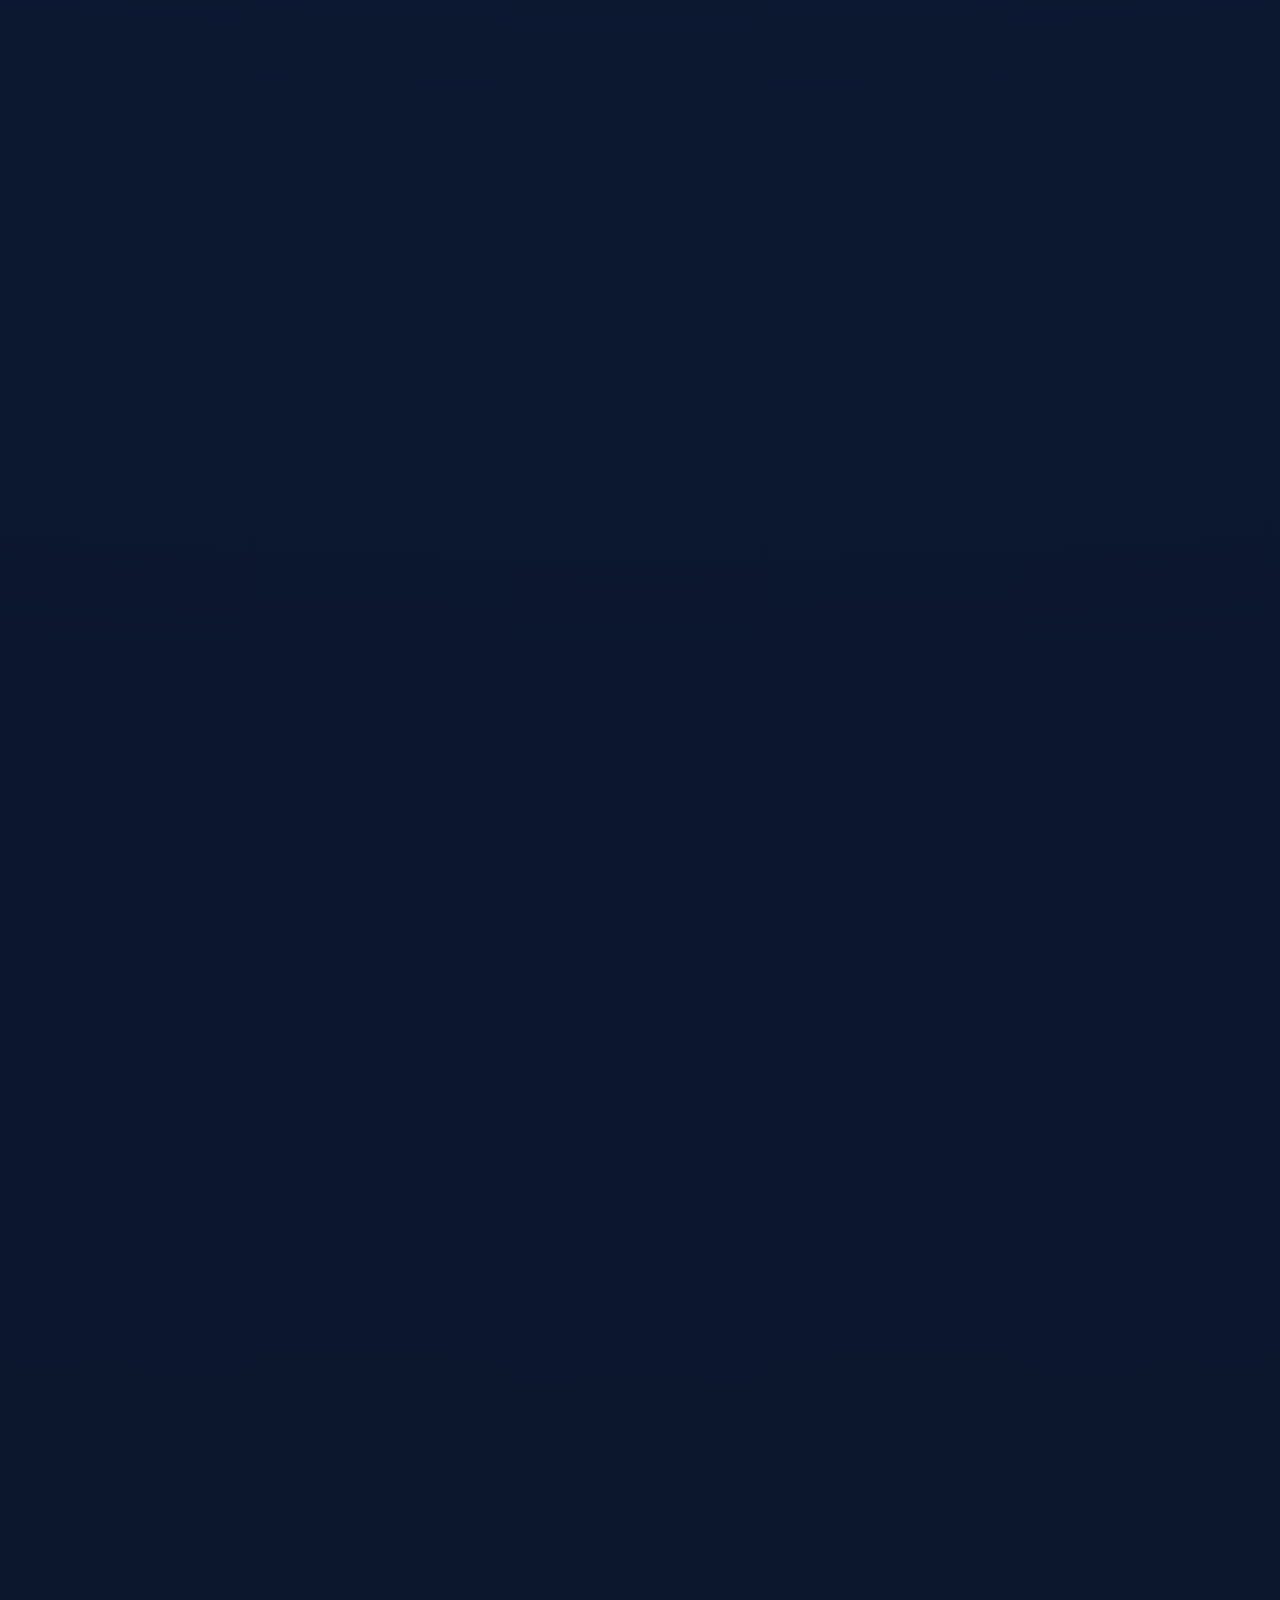
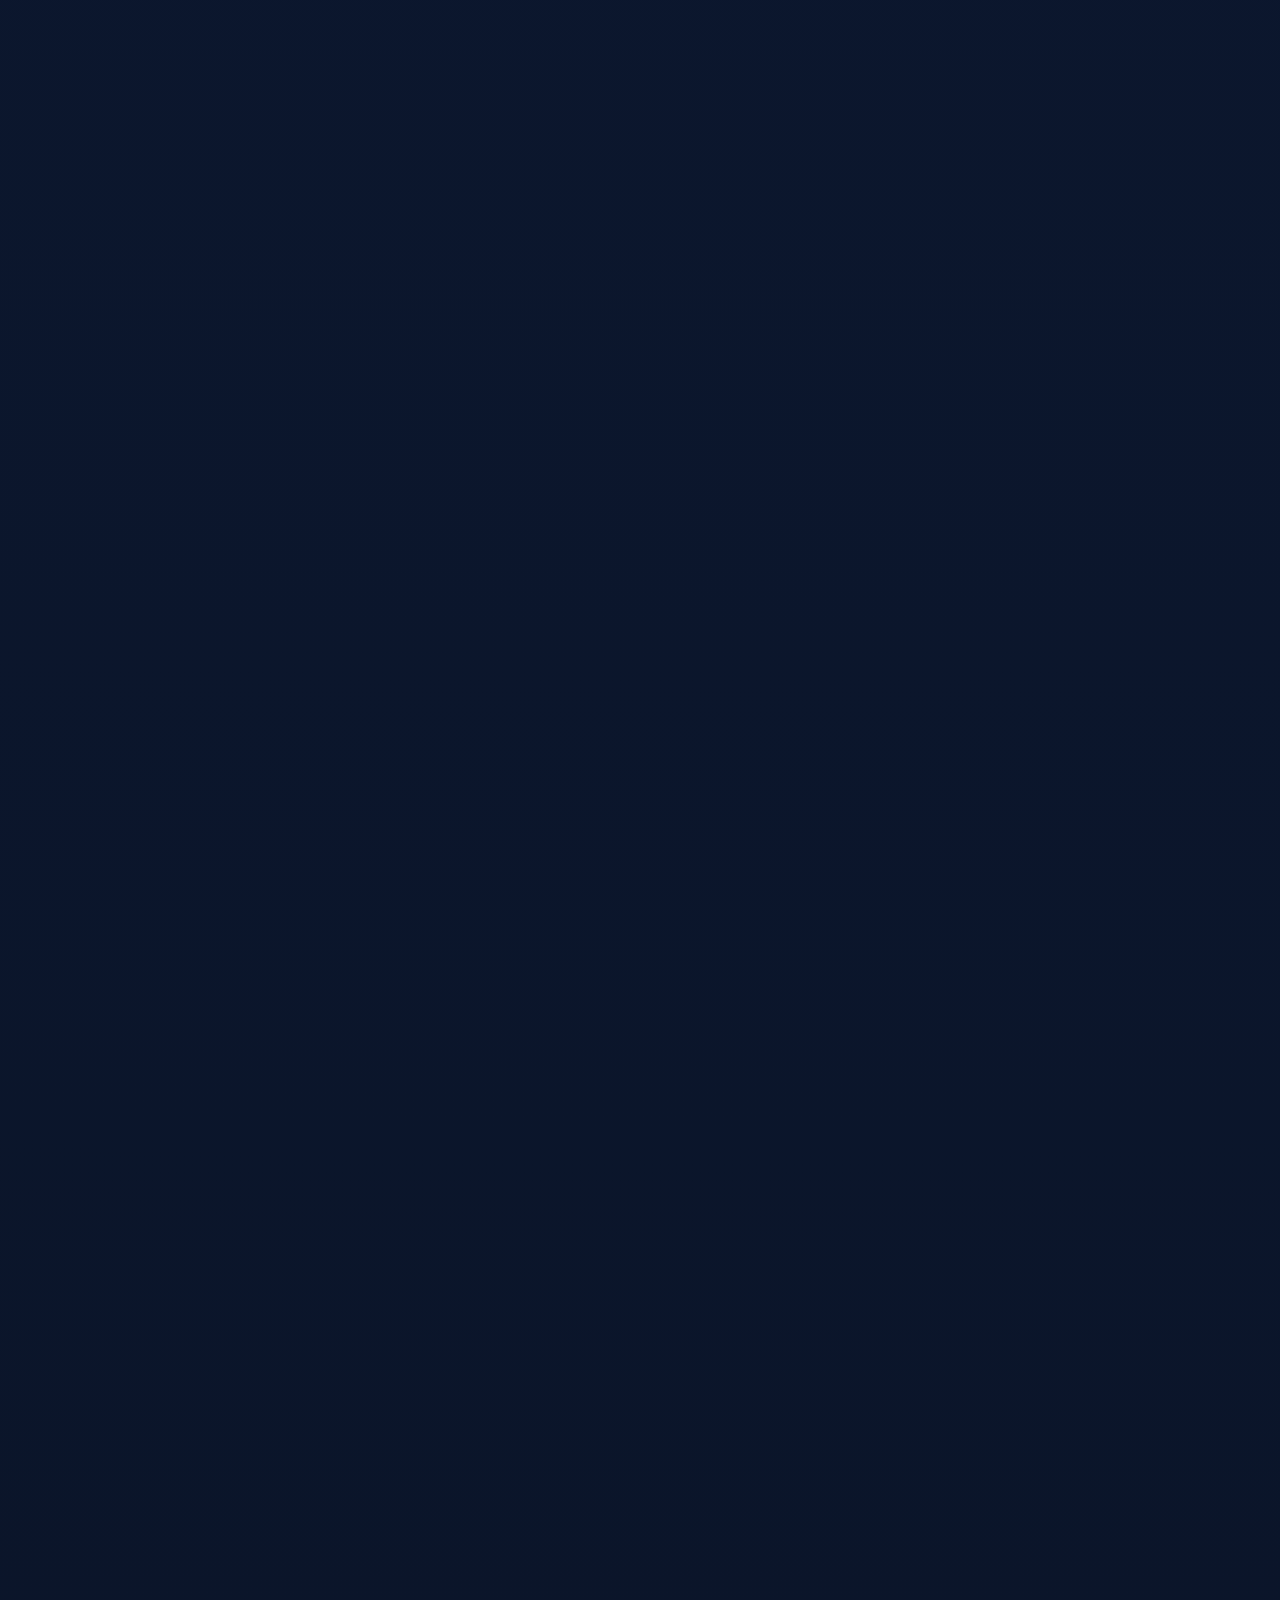
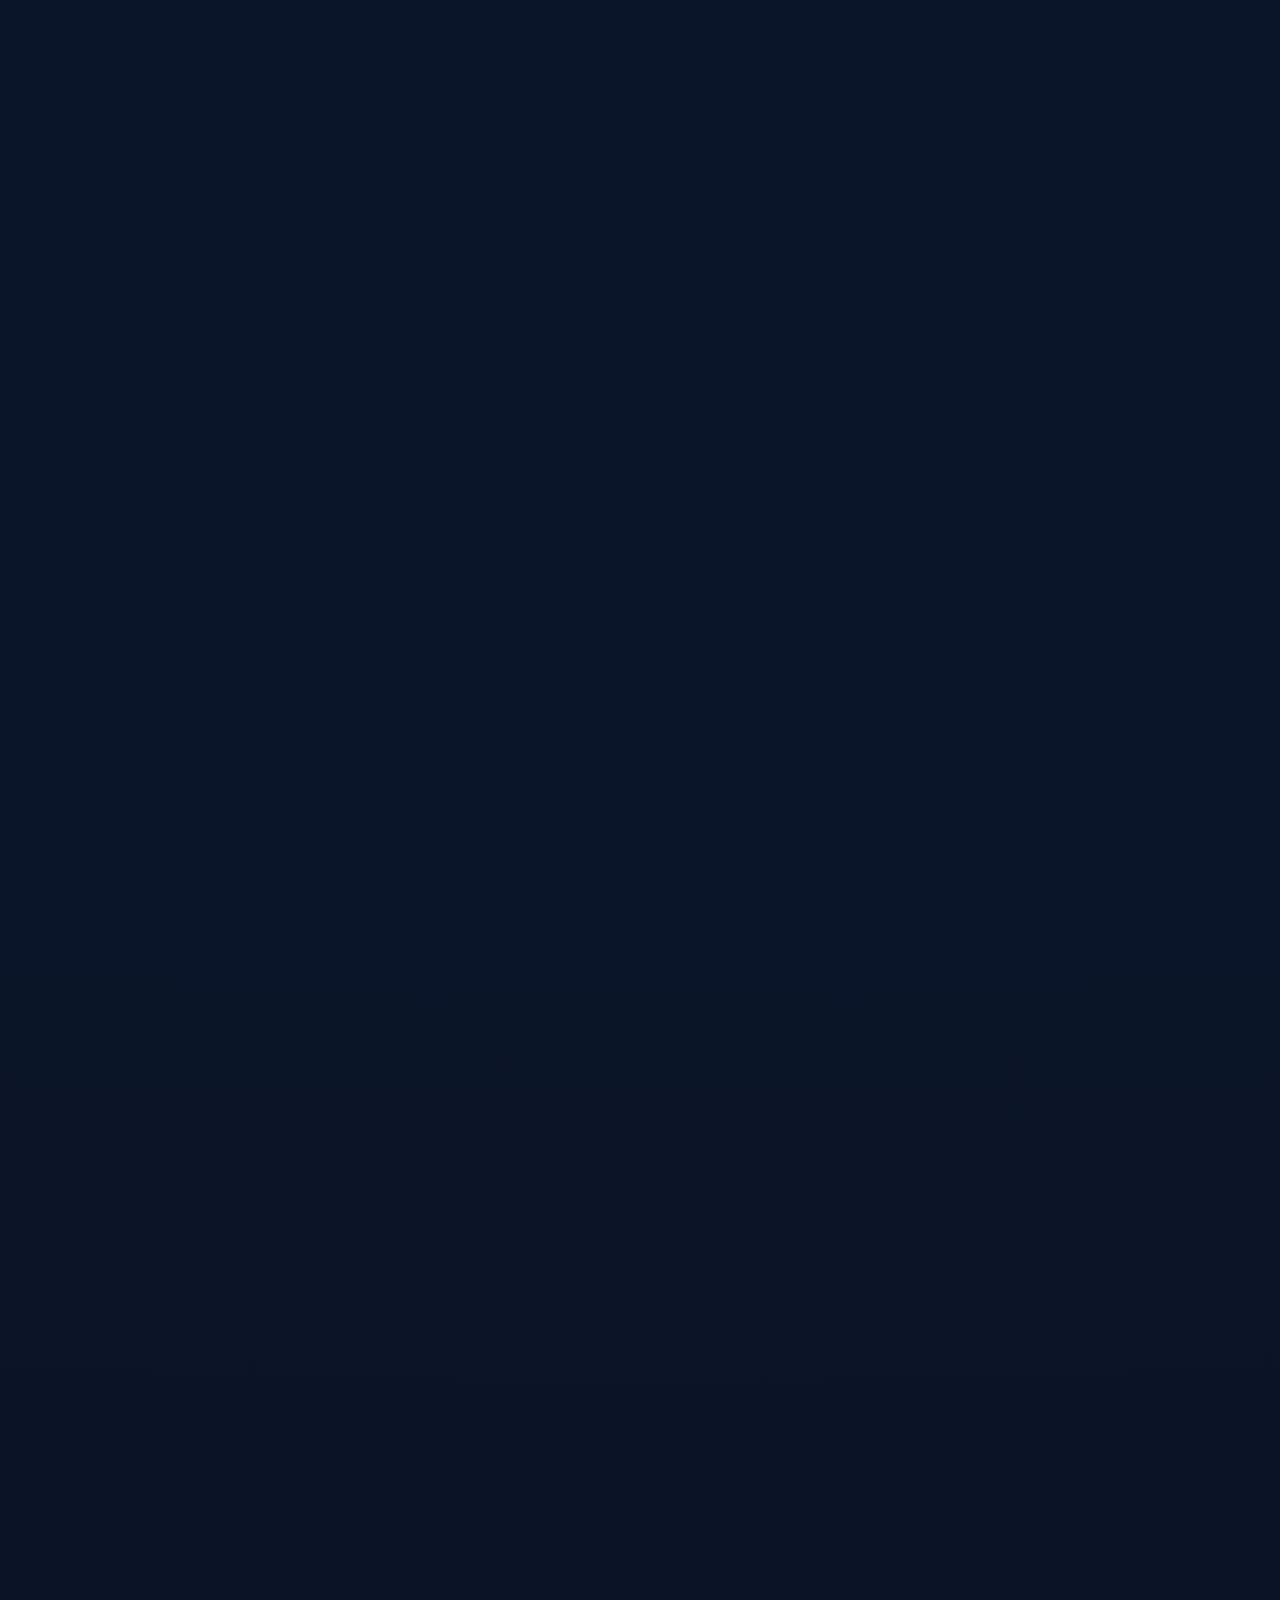
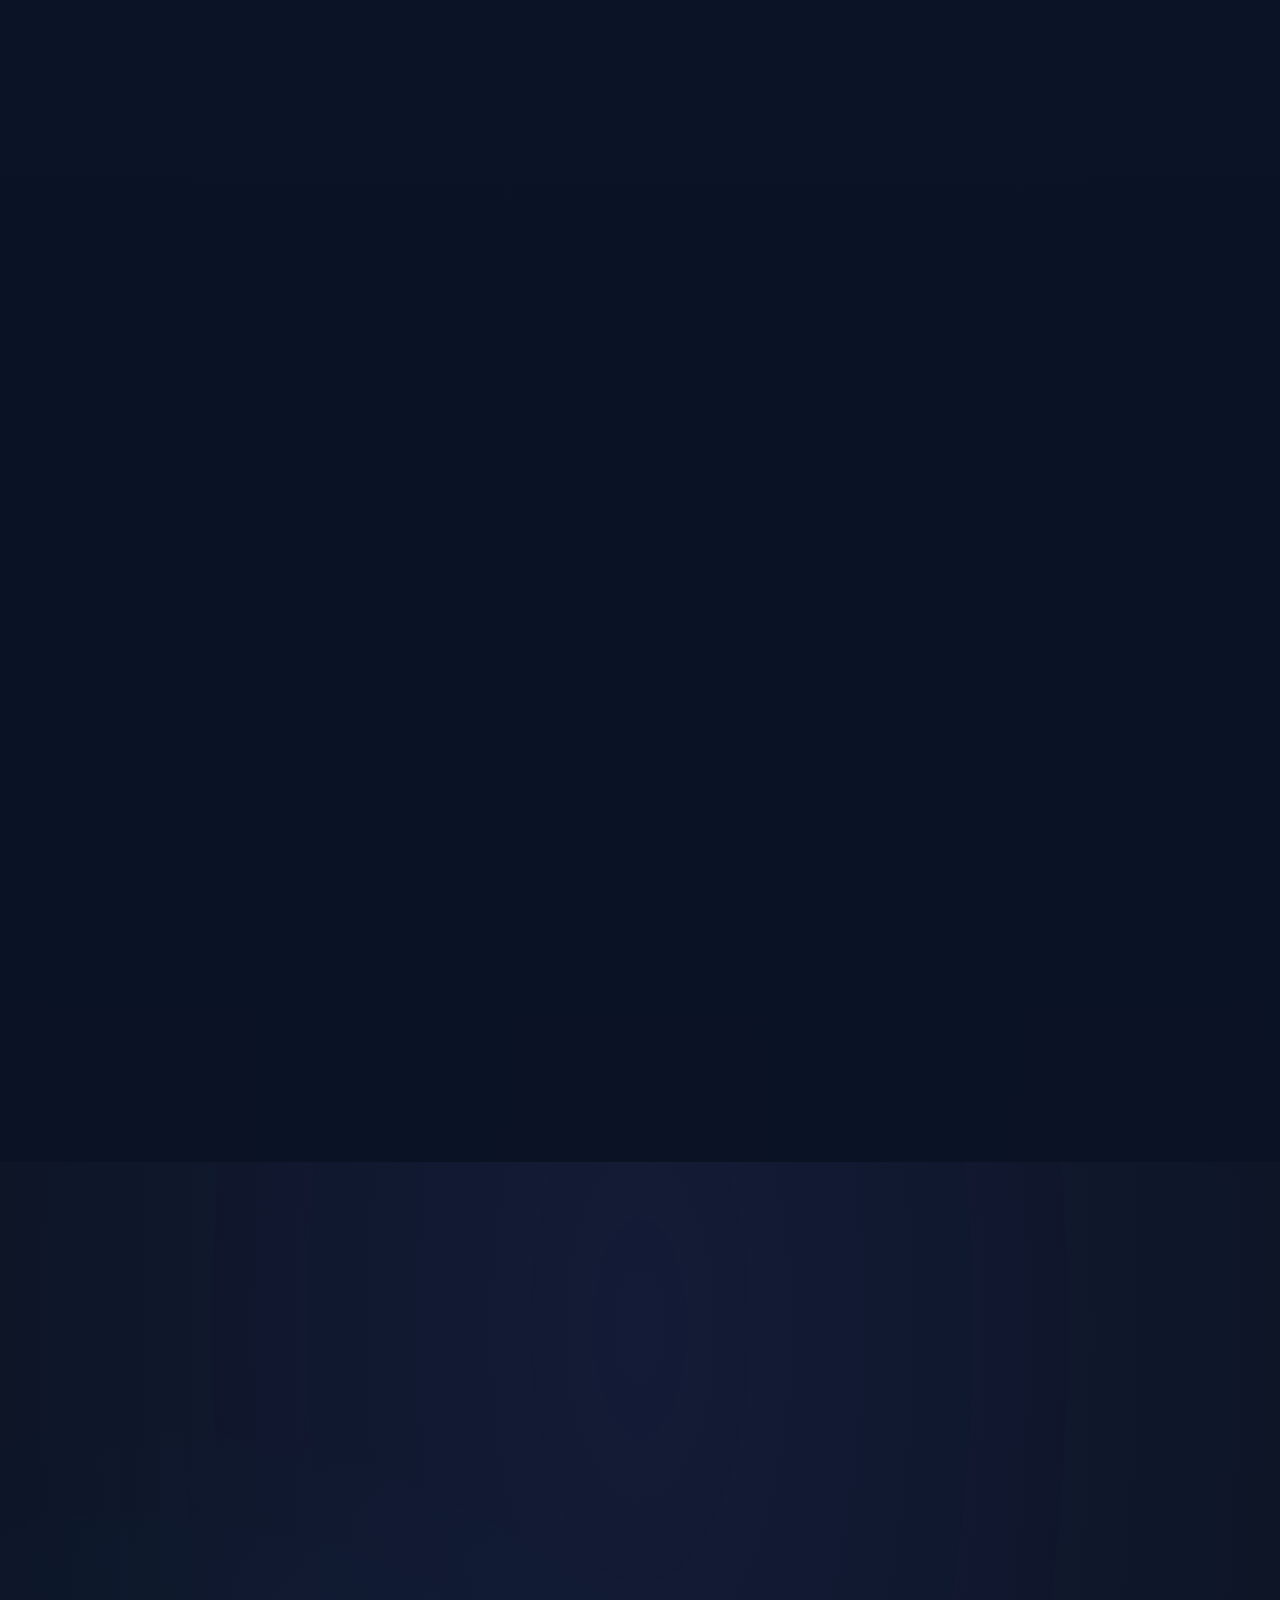
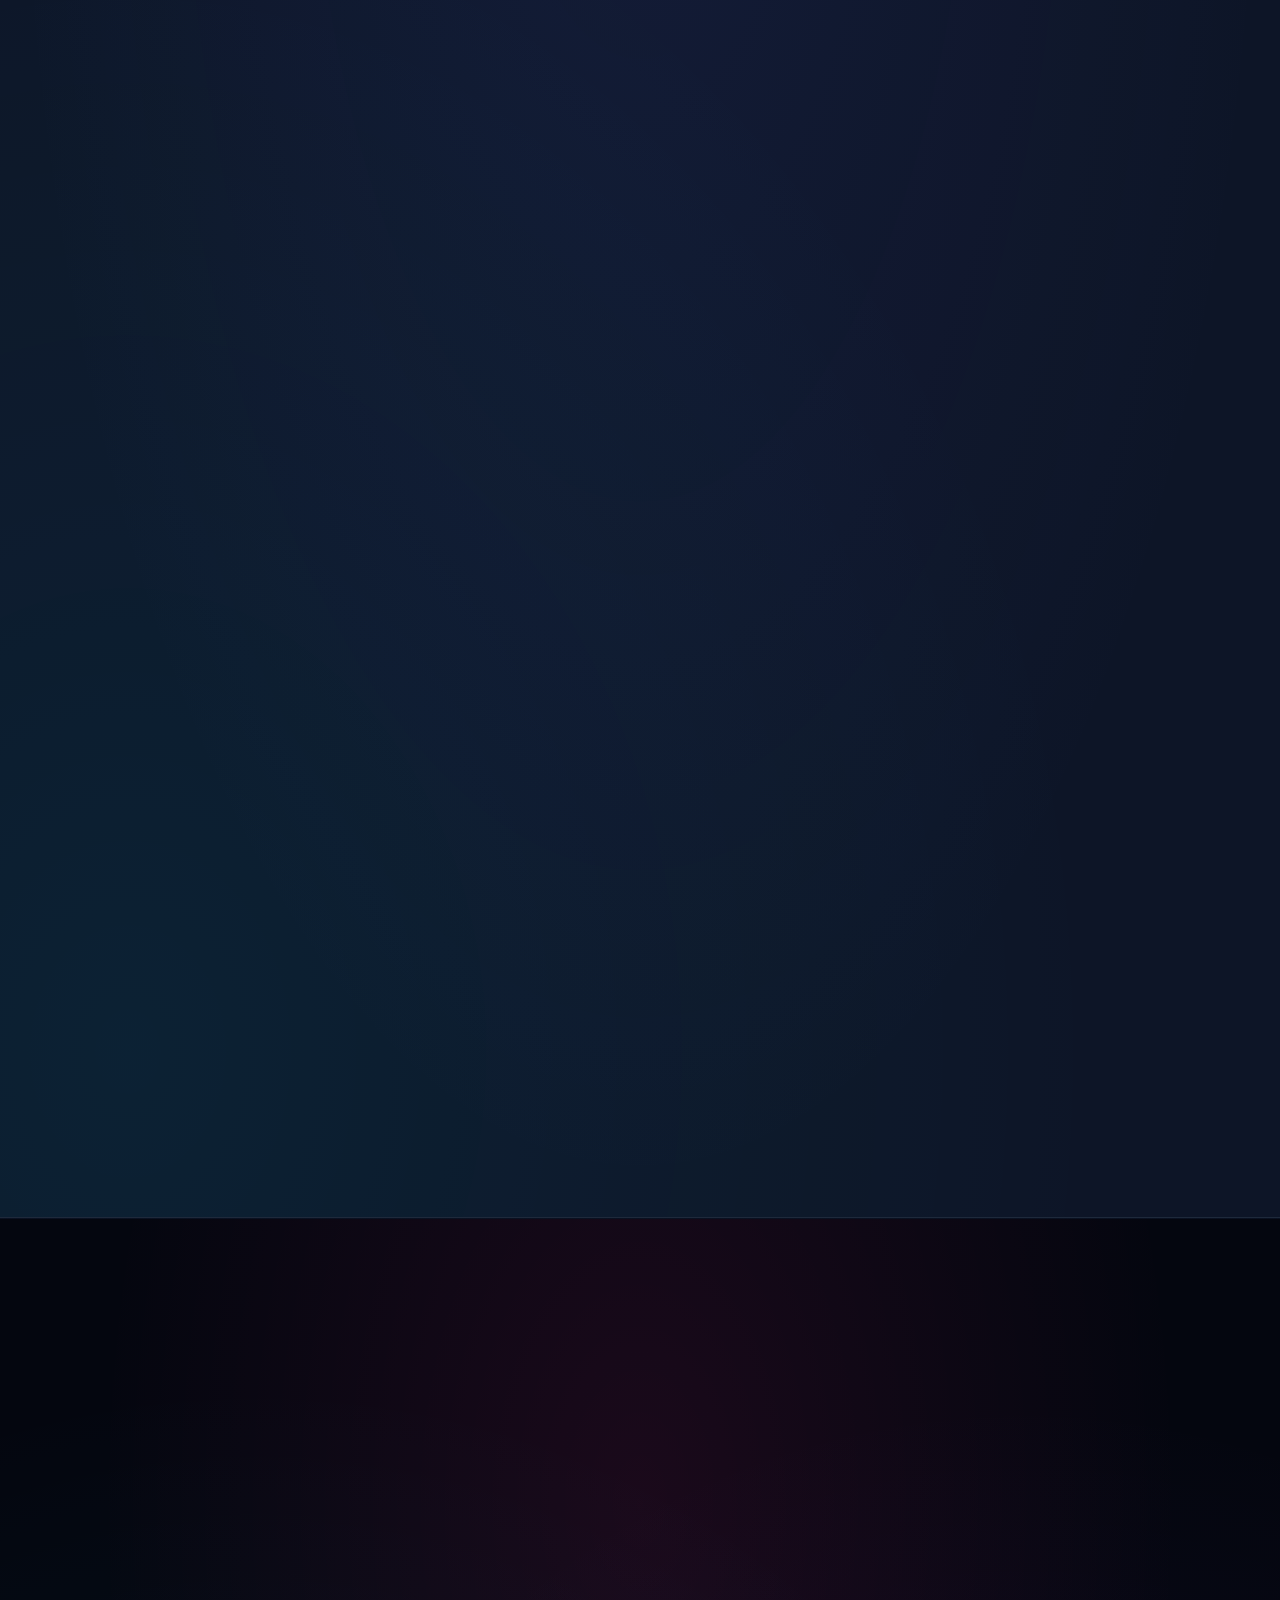
==== commit a1366147: "feat: implement nova browser core interface - Add global CSS design system and variables - Integrate" ====
--- a/docs/index.html
+++ b/docs/index.html
@@ -5,51 +5,110 @@
   <meta name="viewport" content="width=device-width, initial-scale=1.0">
   <title>Nova Browser - Navegador Web con IA y Privacidad para Android</title>
   
-  <!-- Metadatos SEO y Redes Sociales -->
-  <meta name="description" content="Nova Browser es un navegador web moderno, ultrarrápido y seguro para Android, diseñado con Jetpack Compose, Material Design 3 y copiloto de Inteligencia Artificial con Google Gemini.">
-  <meta name="keywords" content="Nova Browser, navegador Android, Gemini AI, Jetpack Compose, navegador privado, APK gratis, navegador seguro, open source">
+  <!-- Metadatos de Compatibilidad Universal para Todos los Navegadores -->
+  <meta http-equiv="X-UA-Compatible" content="IE=edge,chrome=1">
+  <meta name="format-detection" content="telephone=no, date=no, address=no, email=no">
+  <meta name="mobile-web-app-capable" content="yes">
+  <meta name="apple-mobile-web-app-capable" content="yes">
+  <meta name="apple-mobile-web-app-status-bar-style" content="black-translucent">
+  <meta name="apple-mobile-web-app-title" content="Nova Browser">
+  <meta name="application-name" content="Nova Browser">
+  <meta name="msapplication-TileColor" content="#070B14">
+  <meta name="msapplication-navbutton-color" content="#070B14">
+  <meta name="color-scheme" content="dark">
+  <meta name="theme-color" content="#070B14">
+  
+  <!-- Indexación para Motores de Búsqueda (Google, Bing, Yahoo, DuckDuckGo, Safari) -->
+  <meta name="robots" content="index, follow, max-snippet:-1, max-image-preview:large, max-video-preview:-1">
+  <meta name="googlebot" content="index, follow, max-snippet:-1, max-image-preview:large, max-video-preview:-1">
+  <meta name="bingbot" content="index, follow, max-snippet:-1, max-image-preview:large, max-video-preview:-1">
+  <meta name="rating" content="general">
+  <meta name="distribution" content="global">
+  <meta name="revisit-after" content="1 days">
+  <meta name="google-site-verification" content="google-search-console-verification-token-novabrowser">
+
+  <!-- Metadatos SEO y Redes Sociales Optimizados para Búsquedas por Nombre -->
+  <meta name="description" content="Nova Browser oficial por Luis Miguel: Navegador web ultrarrápido, seguro e inteligente para Android con Google Gemini AI, Jetpack Compose y bloqueo Nova Shield. Descarga el APK y repositorios gratis.">
+  <meta name="keywords" content="Nova Browser, Nova Browser APK, descargar Nova Browser, Nova Browser Android, Luis Miguel Nova Browser, XboxLR Browser, novabrowser.app, navegador Gemini AI, navegador Android Jetpack Compose, navegador privado APK gratis, tiendas de apk gratuitas, Uptodown, F-Droid, IzzyOnDroid">
   <meta name="author" content="Luis Miguel">
-  <meta name="theme-color" content="#070B14">
-  <link rel="canonical" href="https://luismiguel38338-cmd.github.io/XboxLR-Browser/">
+  <link rel="canonical" href="https://novabrowser.app/">
 
   <!-- Open Graph / Facebook -->
   <meta property="og:type" content="website">
-  <meta property="og:url" content="https://luismiguel38338-cmd.github.io/XboxLR-Browser/">
+  <meta property="og:url" content="https://novabrowser.app/">
   <meta property="og:title" content="Nova Browser - Navegación Web con IA y Privacidad para Android">
   <meta property="og:description" content="Navegador ultrarrápido con Material Design 3, bloqueo anti-rastreo Nova Shield y copiloto Google Gemini. 100% Gratis.">
-  <meta property="og:image" content="https://luismiguel38338-cmd.github.io/XboxLR-Browser/assets/nova-browser-logo.png">
+  <meta property="og:image" content="https://novabrowser.app/assets/nova-browser-logo.png">
 
   <!-- Twitter -->
   <meta property="twitter:card" content="summary_large_image">
-  <meta property="twitter:url" content="https://luismiguel38338-cmd.github.io/XboxLR-Browser/">
+  <meta property="twitter:url" content="https://novabrowser.app/">
   <meta property="twitter:title" content="Nova Browser para Android">
   <meta property="twitter:description" content="Navegador nativo para Android con IA Gemini integrada y escudo de privacidad. Descarga el APK gratis.">
-  <meta property="twitter:image" content="https://luismiguel38338-cmd.github.io/XboxLR-Browser/assets/nova-browser-logo.png">
-
+  <meta property="twitter:image" content="https://novabrowser.app/assets/nova-browser-logo.png">
+
+  <link rel="dns-prefetch" href="https://api.github.com">
+  <link rel="dns-prefetch" href="https://api.qrserver.com">
+  <link rel="preload" as="image" href="assets/nova-browser-logo.png" fetchpriority="high">
   <link rel="icon" type="image/png" href="assets/nova-browser-logo.png">
   <link rel="apple-touch-icon" href="assets/nova-browser-logo.png">
   <link rel="manifest" href="site.webmanifest">
   
-  <!-- Schema.org Datos Estructurados JSON-LD -->
+  <!-- Schema.org Datos Estructurados JSON-LD (SoftwareApplication + HowTo + FAQPage) -->
   <script type="application/ld+json">
-  {
-    "@context": "https://schema.org",
-    "@type": "SoftwareApplication",
-    "name": "Nova Browser",
-    "operatingSystem": "Android 7.0+",
-    "applicationCategory": "BrowserApplication",
-    "offers": {
-      "@type": "Offer",
-      "price": "0",
-      "priceCurrency": "USD"
+  [
+    {
+      "@context": "https://schema.org",
+      "@type": "SoftwareApplication",
+      "name": "Nova Browser",
+      "operatingSystem": "Android 7.0+",
+      "applicationCategory": "BrowserApplication",
+      "offers": {
+        "@type": "Offer",
+        "price": "0",
+        "priceCurrency": "USD"
+      },
+      "aggregateRating": {
+        "@type": "AggregateRating",
+        "ratingValue": "4.9",
+        "reviewCount": "128"
+      },
+      "description": "Navegador web moderno, ultrarrápido y seguro para Android potenciado con Google Gemini AI y escudo Nova Shield.",
+      "author": {
+        "@type": "Person",
+        "name": "Luis Miguel"
+      },
+      "downloadUrl": "https://github.com/luismiguel38338-cmd/XboxLR-Browser/releases/download/v1.0.0/Nova-Browser-v1.0-debug.apk"
     },
-    "description": "Navegador web moderno, ultrarrápido y seguro para Android potenciado con Google Gemini AI y escudo Nova Shield.",
-    "author": {
-      "@type": "Person",
-      "name": "Luis Miguel"
-    },
-    "downloadUrl": "https://github.com/luismiguel38338-cmd/XboxLR-Browser/releases/download/v1.0.0/Nova-Browser-v1.0-debug.apk"
-  }
+    {
+      "@context": "https://schema.org",
+      "@type": "HowTo",
+      "name": "Cómo instalar Nova Browser APK en Android",
+      "description": "Tutorial rápido paso a paso para descargar e instalar el archivo APK de Nova Browser en cualquier smartphone o tablet Android.",
+      "step": [
+        {
+          "@type": "HowToStep",
+          "name": "Superar la Admisión y Descargar el APK",
+          "text": "Realiza el breve test de admisión y descarga el instalador Nova-Browser-v1.0-debug.apk."
+        },
+        {
+          "@type": "HowToStep",
+          "name": "Habilitar orígenes desconocidos",
+          "text": "Autoriza la instalación desde tu navegador o gestor de descargas en los Ajustes de Android."
+        },
+        {
+          "@type": "HowToStep",
+          "name": "Completar la Instalación",
+          "text": "Pulsa Instalar y en caso de aviso de desarrollador desconocido pulsa Más detalles e Instalar de todos modos."
+        },
+        {
+          "@type": "HowToStep",
+          "name": "Iniciar Nova Browser",
+          "text": "Abre la aplicación desde el cajón de apps y disfruta de la navegación con Inteligencia Artificial."
+        }
+      ]
+    }
+  ]
   </script>
 
   <!-- Google Fonts: Inter & Outfit -->
@@ -57,760 +116,147 @@
   <link rel="preconnect" href="https://fonts.gstatic.com" crossorigin>
   <link href="https://fonts.googleapis.com/css2?family=Inter:wght@300;400;500;600;700;800&family=Outfit:wght@500;600;700;800;900&display=swap" rel="stylesheet">
 
+  <!-- Critical Above-the-Fold CSS + Modular Stylesheet -->
   <style>
-    :root {
-      --bg-primary: #070B14;
-      --bg-secondary: #0D1527;
-      --bg-card: #121E36;
-      --bg-card-hover: #192848;
-      --cyan-electric: #00E5FF;
-      --cyan-glow: rgba(0, 229, 255, 0.4);
-      --cyan-subtle: rgba(0, 229, 255, 0.12);
-      --blue-sapphire: #1E3A8A;
-      --blue-accent: #3B82F6;
-      --text-main: #F8FAFC;
-      --text-muted: #94A3B8;
-      --text-dim: #64748B;
-      --border-color: #1E293B;
-      --border-focus: #00E5FF;
-      --green-secure: #10B981;
-      --radius-sm: 8px;
-      --radius-md: 16px;
-      --radius-lg: 24px;
-      --radius-xl: 32px;
-      --max-width: 1200px;
-    }
-
-    * {
-      box-sizing: border-box;
-      margin: 0;
-      padding: 0;
-    }
-
-    html {
-      scroll-behavior: smooth;
-      background-color: var(--bg-primary);
-      color: var(--text-main);
-      font-family: 'Inter', system-ui, -apple-system, BlinkMacSystemFont, sans-serif;
-    }
-
-    body {
-      overflow-x: hidden;
-      line-height: 1.6;
-      background: radial-gradient(circle at 50% 0%, #0F2042 0%, #070B14 70%);
-      min-height: 100vh;
-    }
-
-    /* Tipografía de Títulos */
-    h1, h2, h3, h4, .font-heading {
-      font-family: 'Outfit', sans-serif;
-      font-weight: 700;
-      letter-spacing: -0.02em;
-    }
-
-    /* Contenedores */
-    .container {
-      width: 100%;
-      max-width: var(--max-width);
-      margin: 0 auto;
-      padding: 0 24px;
-    }
-
-    /* Barra de Navegación */
-    .navbar {
-      position: sticky;
-      top: 0;
-      z-index: 100;
-      background: rgba(7, 11, 20, 0.85);
-      backdrop-filter: blur(16px);
-      -webkit-backdrop-filter: blur(16px);
-      border-bottom: 1px solid rgba(255, 255, 255, 0.08);
-      transition: all 0.3s ease;
-    }
-
-    .nav-container {
-      display: flex;
-      align-items: center;
-      justify-content: space-between;
-      height: 76px;
-    }
-
-    .nav-brand {
-      display: flex;
-      align-items: center;
-      gap: 14px;
-      text-decoration: none;
-      color: var(--text-main);
-    }
-
-    .nav-logo {
-      width: 44px;
-      height: 44px;
-      border-radius: 12px;
-      box-shadow: 0 0 15px var(--cyan-glow);
-    }
-
-    .nav-title {
-      font-size: 1.4rem;
-      font-weight: 800;
-      background: linear-gradient(135deg, #FFFFFF 30%, var(--cyan-electric) 100%);
-      -webkit-background-clip: text;
-      -webkit-text-fill-color: transparent;
-    }
-
-    .nav-links {
-      display: flex;
-      align-items: center;
-      gap: 32px;
-      list-style: none;
-    }
-
-    .nav-link {
-      color: var(--text-muted);
-      text-decoration: none;
-      font-size: 0.95rem;
-      font-weight: 500;
-      transition: color 0.2s ease;
-    }
-
-    .nav-link:hover {
-      color: var(--cyan-electric);
-    }
-
-    .btn {
-      display: inline-flex;
-      align-items: center;
-      justify-content: center;
-      gap: 10px;
-      padding: 12px 24px;
-      border-radius: var(--radius-md);
-      font-size: 0.95rem;
-      font-weight: 600;
-      text-decoration: none;
-      transition: all 0.25s ease;
-      cursor: pointer;
-      border: none;
-    }
-
-    .btn-primary {
-      background: linear-gradient(135deg, #00E5FF 0%, #0091EA 100%);
-      color: #050B14;
-      box-shadow: 0 4px 20px rgba(0, 229, 255, 0.4);
-    }
-
-    .btn-primary:hover {
-      transform: translateY(-2px);
-      box-shadow: 0 6px 28px rgba(0, 229, 255, 0.6);
-    }
-
-    .btn-secondary {
-      background: rgba(255, 255, 255, 0.06);
-      color: var(--text-main);
-      border: 1px solid rgba(255, 255, 255, 0.12);
-    }
-
-    .btn-secondary:hover {
-      background: rgba(255, 255, 255, 0.12);
-      border-color: var(--cyan-electric);
-      color: var(--cyan-electric);
-      transform: translateY(-2px);
-    }
-
-    .btn-large {
-      padding: 16px 36px;
-      font-size: 1.1rem;
-      border-radius: 18px;
-    }
-
-    /* Sección Hero */
-    .hero {
-      padding: 80px 0 100px;
-      position: relative;
-      overflow: hidden;
-    }
-
-    .hero-glow-bg {
-      position: absolute;
-      top: -150px;
-      left: 50%;
-      transform: translateX(-50%);
-      width: 700px;
-      height: 500px;
-      background: radial-gradient(circle, rgba(0, 229, 255, 0.15) 0%, rgba(14, 165, 233, 0.05) 50%, transparent 70%);
-      pointer-events: none;
-      z-index: 0;
-    }
-
-    .hero-content {
-      position: relative;
-      z-index: 1;
-      text-align: center;
-      max-width: 860px;
-      margin: 0 auto;
-    }
-
-    .badge-pill {
-      display: inline-flex;
-      align-items: center;
-      gap: 8px;
-      padding: 6px 16px;
-      background: var(--cyan-subtle);
-      border: 1px solid rgba(0, 229, 255, 0.3);
-      border-radius: 999px;
-      font-size: 0.85rem;
-      font-weight: 600;
-      color: var(--cyan-electric);
-      margin-bottom: 24px;
-      text-transform: uppercase;
-      letter-spacing: 0.05em;
-    }
-
-    .hero-title {
-      font-size: clamp(2.5rem, 6vw, 4.2rem);
-      line-height: 1.1;
-      margin-bottom: 24px;
-    }
-
-    .hero-title span {
-      background: linear-gradient(135deg, #00E5FF 0%, #38BDF8 50%, #818CF8 100%);
-      -webkit-background-clip: text;
-      -webkit-text-fill-color: transparent;
-    }
-
-    .hero-subtitle {
-      font-size: clamp(1.1rem, 2vw, 1.35rem);
-      color: var(--text-muted);
-      line-height: 1.6;
-      margin-bottom: 40px;
-      max-width: 740px;
-      margin-left: auto;
-      margin-right: auto;
-    }
-
-    .hero-actions {
-      display: flex;
-      align-items: center;
-      justify-content: center;
-      gap: 18px;
-      flex-wrap: wrap;
-      margin-bottom: 40px;
-    }
-
-    .hero-info-tags {
-      display: flex;
-      align-items: center;
-      justify-content: center;
-      gap: 28px;
-      color: var(--text-dim);
-      font-size: 0.9rem;
-      flex-wrap: wrap;
-    }
-
-    .info-tag-item {
-      display: flex;
-      align-items: center;
-      gap: 8px;
-    }
-
-    .info-tag-item svg {
-      color: var(--cyan-electric);
-    }
-
-    /* Mockup Interactivo de Teléfono */
-    .hero-showcase {
-      margin-top: 60px;
-      position: relative;
-      z-index: 2;
-    }
-
-    .showcase-wrapper {
-      background: linear-gradient(180deg, rgba(18, 30, 54, 0.8) 0%, rgba(7, 11, 20, 0.95) 100%);
-      border: 1px solid rgba(255, 255, 255, 0.12);
-      border-radius: var(--radius-xl);
-      padding: 32px 24px;
-      box-shadow: 0 20px 60px rgba(0, 0, 0, 0.6), 0 0 40px rgba(0, 229, 255, 0.1);
-      backdrop-filter: blur(16px);
-    }
-
-    .screen-tabs {
-      display: flex;
-      justify-content: center;
-      gap: 12px;
-      flex-wrap: wrap;
-      margin-bottom: 28px;
-    }
-
-    .screen-tab-btn {
-      padding: 10px 20px;
-      background: rgba(255, 255, 255, 0.05);
-      border: 1px solid rgba(255, 255, 255, 0.08);
-      border-radius: 999px;
-      color: var(--text-muted);
-      font-size: 0.9rem;
-      font-weight: 600;
-      cursor: pointer;
-      transition: all 0.2s ease;
-      display: flex;
-      align-items: center;
-      gap: 8px;
-    }
-
-    .screen-tab-btn:hover {
-      background: rgba(255, 255, 255, 0.1);
-      color: var(--text-main);
-    }
-
-    .screen-tab-btn.active {
-      background: var(--cyan-subtle);
-      border-color: var(--cyan-electric);
-      color: var(--cyan-electric);
-      box-shadow: 0 0 16px rgba(0, 229, 255, 0.3);
-    }
-
-    .mockup-display {
-      display: flex;
-      justify-content: center;
-      align-items: center;
-      min-height: 480px;
-    }
-
-    .phone-container {
-      width: 100%;
-      max-width: 320px;
-      border-radius: 36px;
-      padding: 10px;
-      background: #020617;
-      border: 3px solid #1E293B;
-      box-shadow: 0 24px 48px rgba(0, 0, 0, 0.8), 0 0 30px rgba(0, 229, 255, 0.2);
-      position: relative;
-    }
-
-    .phone-screen {
-      width: 100%;
-      border-radius: 28px;
-      overflow: hidden;
-      display: block;
-      background: #000;
-      aspect-ratio: 9 / 19.5;
-      object-fit: cover;
-      transition: opacity 0.3s ease;
-    }
-
-    .phone-caption {
-      text-align: center;
-      margin-top: 16px;
-      font-size: 1rem;
-      color: var(--cyan-electric);
-      font-weight: 500;
-    }
-
-    /* Sección de Características */
-    .features-section {
-      padding: 100px 0;
-      position: relative;
-    }
-
-    .section-header {
-      text-align: center;
-      max-width: 720px;
-      margin: 0 auto 64px;
-    }
-
-    .section-tag {
-      color: var(--cyan-electric);
-      font-size: 0.9rem;
-      font-weight: 700;
-      text-transform: uppercase;
-      letter-spacing: 0.1em;
-      margin-bottom: 12px;
-      display: block;
-    }
-
-    .section-title {
-      font-size: clamp(2rem, 4vw, 3rem);
-      margin-bottom: 20px;
-      line-height: 1.2;
-    }
-
-    .section-description {
-      font-size: 1.1rem;
-      color: var(--text-muted);
-    }
-
-    .features-grid {
-      display: grid;
-      grid-template-columns: repeat(auto-fit, minmax(340px, 1fr));
-      gap: 28px;
-    }
-
-    .feature-card {
-      background: var(--bg-card);
-      border: 1px solid rgba(255, 255, 255, 0.08);
-      border-radius: var(--radius-lg);
-      padding: 36px;
-      transition: all 0.3s ease;
-      position: relative;
-      overflow: hidden;
-    }
-
-    .feature-card::before {
-      content: '';
-      position: absolute;
-      top: 0;
-      left: 0;
-      right: 0;
-      height: 3px;
-      background: linear-gradient(90deg, transparent, var(--cyan-electric), transparent);
-      opacity: 0;
-      transition: opacity 0.3s ease;
-    }
-
-    .feature-card:hover {
-      transform: translateY(-6px);
-      background: var(--bg-card-hover);
-      border-color: rgba(0, 229, 255, 0.3);
-      box-shadow: 0 16px 36px rgba(0, 0, 0, 0.4), 0 0 20px rgba(0, 229, 255, 0.15);
-    }
-
-    .feature-card:hover::before {
-      opacity: 1;
-    }
-
-    .feature-icon-box {
-      width: 58px;
-      height: 58px;
-      border-radius: 16px;
-      background: var(--cyan-subtle);
-      border: 1px solid rgba(0, 229, 255, 0.25);
-      display: flex;
-      align-items: center;
-      justify-content: center;
-      color: var(--cyan-electric);
-      margin-bottom: 24px;
-    }
-
-    .feature-title {
-      font-size: 1.35rem;
-      margin-bottom: 12px;
-    }
-
-    .feature-desc {
-      color: var(--text-muted);
-      font-size: 0.98rem;
-      line-height: 1.6;
-    }
-
-    /* Sección de Privacidad Nova Shield */
-    .shield-banner {
-      background: radial-gradient(circle at 100% 0%, rgba(0, 229, 255, 0.15) 0%, rgba(18, 30, 54, 0.8) 50%, var(--bg-card) 100%);
-      border: 1px solid rgba(0, 229, 255, 0.25);
-      border-radius: var(--radius-xl);
-      padding: 56px 48px;
-      margin: 40px 0 100px;
-      display: grid;
-      grid-template-columns: 1fr 1fr;
-      gap: 48px;
-      align-items: center;
-    }
-
-    .shield-content h3 {
-      font-size: 2.2rem;
-      margin-bottom: 20px;
-      color: var(--text-main);
-    }
-
-    .shield-list {
-      list-style: none;
-      margin-top: 24px;
-      display: flex;
-      flex-direction: column;
-      gap: 14px;
-    }
-
-    .shield-item {
-      display: flex;
-      align-items: center;
-      gap: 12px;
-      color: var(--text-muted);
-      font-size: 1rem;
-    }
-
-    .shield-item svg {
-      color: var(--green-secure);
-      flex-shrink: 0;
-    }
-
-    .shield-stat-box {
-      background: rgba(7, 11, 20, 0.7);
-      border: 1px solid rgba(255, 255, 255, 0.1);
-      border-radius: var(--radius-lg);
-      padding: 32px;
-      text-align: center;
-    }
-
-    .shield-stat-num {
-      font-size: 3.5rem;
-      font-weight: 800;
-      color: var(--cyan-electric);
-      font-family: 'Outfit', sans-serif;
-      line-height: 1;
-      margin-bottom: 8px;
-    }
-
-    /* Sección de Distribución Gratuita */
-    .download-section {
-      padding: 100px 0;
-      background: linear-gradient(180deg, transparent 0%, rgba(13, 21, 39, 0.7) 100%);
-    }
-
-    .distribution-notice {
-      background: rgba(0, 229, 255, 0.05);
-      border: 1px dashed rgba(0, 229, 255, 0.3);
-      border-radius: var(--radius-md);
-      padding: 18px 24px;
-      text-align: center;
-      max-width: 780px;
-      margin: 0 auto 48px;
-      color: #38BDF8;
-      font-size: 0.95rem;
-    }
-
-    .download-cards {
-      display: grid;
-      grid-template-columns: repeat(auto-fit, minmax(280px, 1fr));
-      gap: 24px;
-    }
-
-    .download-card {
-      background: var(--bg-card);
-      border: 1px solid rgba(255, 255, 255, 0.08);
-      border-radius: var(--radius-lg);
-      padding: 28px;
-      display: flex;
-      flex-direction: column;
-      justify-content: space-between;
-      transition: all 0.25s ease;
-    }
-
-    .download-card:hover {
-      border-color: var(--cyan-electric);
-      transform: translateY(-4px);
-      box-shadow: 0 12px 28px rgba(0, 0, 0, 0.5);
-    }
-
-    .download-card-featured {
-      border: 2px solid var(--cyan-electric);
-      background: linear-gradient(180deg, rgba(0, 229, 255, 0.08) 0%, var(--bg-card) 100%);
-      position: relative;
-    }
-
-    .featured-tag {
-      position: absolute;
-      top: -12px;
-      right: 24px;
-      background: var(--cyan-electric);
-      color: #070B14;
-      font-size: 0.75rem;
-      font-weight: 800;
-      text-transform: uppercase;
-      padding: 4px 12px;
-      border-radius: 999px;
-    }
-
-    .download-platform-name {
-      font-size: 1.3rem;
-      margin-bottom: 8px;
-      display: flex;
-      align-items: center;
-      gap: 10px;
-    }
-
-    .download-platform-desc {
-      color: var(--text-muted);
-      font-size: 0.9rem;
-      margin-bottom: 24px;
-    }
-
-    /* Guía de Instalación */
-    .install-steps {
-      display: grid;
-      grid-template-columns: repeat(auto-fit, minmax(260px, 1fr));
-      gap: 24px;
-      margin-top: 48px;
-    }
-
-    .step-card {
-      background: rgba(255, 255, 255, 0.02);
-      border: 1px solid rgba(255, 255, 255, 0.06);
-      border-radius: var(--radius-md);
-      padding: 24px;
-      position: relative;
-    }
-
-    .step-num {
-      width: 36px;
-      height: 36px;
-      border-radius: 50%;
-      background: var(--cyan-electric);
-      color: #070B14;
-      font-weight: 800;
-      display: flex;
-      align-items: center;
-      justify-content: center;
-      margin-bottom: 16px;
-      font-size: 1.1rem;
-    }
-
-    .step-title {
-      font-size: 1.15rem;
-      margin-bottom: 8px;
-    }
-
-    .step-desc {
-      font-size: 0.9rem;
-      color: var(--text-muted);
-    }
-
-    /* Preguntas Frecuentes (FAQ) */
-    .faq-section {
-      padding: 80px 0 120px;
-    }
-
-    .faq-list {
-      max-width: 800px;
-      margin: 0 auto;
-      display: flex;
-      flex-direction: column;
-      gap: 16px;
-    }
-
-    .faq-item {
-      background: var(--bg-card);
-      border: 1px solid rgba(255, 255, 255, 0.08);
-      border-radius: var(--radius-md);
-      overflow: hidden;
-      transition: all 0.2s ease;
-    }
-
-    .faq-question {
-      padding: 22px 24px;
-      width: 100%;
-      text-align: left;
-      background: none;
-      border: none;
-      color: var(--text-main);
-      font-size: 1.1rem;
-      font-weight: 600;
-      cursor: pointer;
-      display: flex;
-      align-items: center;
-      justify-content: space-between;
-      gap: 16px;
-    }
-
-    .faq-icon {
-      transition: transform 0.3s ease;
-      color: var(--cyan-electric);
-    }
-
-    .faq-item.active .faq-icon {
-      transform: rotate(180deg);
-    }
-
-    .faq-answer {
-      padding: 0 24px 22px;
-      color: var(--text-muted);
-      font-size: 0.98rem;
-      line-height: 1.6;
-      display: none;
-    }
-
-    .faq-item.active .faq-answer {
-      display: block;
-    }
-
-    /* Footer */
-    .footer {
-      background: #03060B;
-      border-top: 1px solid rgba(255, 255, 255, 0.06);
-      padding: 60px 0 40px;
-      color: var(--text-dim);
-      font-size: 0.9rem;
-    }
-
-    .footer-content {
-      display: flex;
-      justify-content: space-between;
-      align-items: center;
-      flex-wrap: wrap;
-      gap: 32px;
-      margin-bottom: 40px;
-    }
-
-    .footer-brand {
-      display: flex;
-      align-items: center;
-      gap: 12px;
-    }
-
-    .footer-links {
-      display: flex;
-      gap: 24px;
-      list-style: none;
-    }
-
-    .footer-links a {
-      color: var(--text-muted);
-      text-decoration: none;
-      transition: color 0.2s ease;
-    }
-
-    .footer-links a:hover {
-      color: var(--cyan-electric);
-    }
-
-    .footer-bottom {
-      border-top: 1px solid rgba(255, 255, 255, 0.04);
-      padding-top: 24px;
-      display: flex;
-      justify-content: space-between;
-      align-items: center;
-      flex-wrap: wrap;
-      gap: 16px;
-    }
-
-    /* Responsive */
-    @media (max-width: 900px) {
-      .shield-banner {
-        grid-template-columns: 1fr;
-        padding: 36px 24px;
-      }
-
-      .nav-links {
-        display: none;
-      }
-    }
-
-    @media (max-width: 640px) {
-      .hero-title {
-        font-size: 2.3rem;
-      }
-      .hero-actions {
-        flex-direction: column;
-        width: 100%;
-      }
-      .btn-large {
-        width: 100%;
-      }
-      .features-grid {
-        grid-template-columns: 1fr;
-      }
-    }
+    :root{--bg-primary:#070B14;--cyan-electric:#00E5FF;--text-main:#F8FAFC}
+    html,body{margin:0;padding:0;background:#070B14;color:#F8FAFC;font-family:'Inter',system-ui,-apple-system,sans-serif;overflow-x:hidden}
+    .welcome-overlay{position:fixed;inset:0;z-index:9999;display:flex;align-items:center;justify-content:center;background:rgba(4,7,15,.92);opacity:0;visibility:hidden}
+    .welcome-overlay.active{opacity:1;visibility:visible}
   </style>
+  <link rel="preload" href="assets/css/nova.css" as="style">
+  <link rel="stylesheet" href="assets/css/nova.css">
 </head>
 <body>
 
-  <!-- Barra de Navegación -->
+  <!-- Contenedor Global de Notificaciones Toast Material 3 -->
+  <div id="toastContainer" class="toast-container" aria-live="polite"></div>
+
+  <!-- Drawer / Menú Móvil Desplegable -->
+  <div id="mobileDrawerOverlay" class="mobile-drawer-overlay" onclick="handleDrawerOverlayClick(event)">
+    <div class="mobile-drawer" role="dialog" aria-modal="true" aria-label="Menú de Navegación Móvil">
+      <div class="mobile-drawer-header">
+        <div style="display: flex; align-items: center; gap: 10px;">
+          <img src="assets/nova-browser-logo.png" alt="Nova Browser Logo" width="32" height="32" style="border-radius: 8px;">
+          <strong style="color: #FFFFFF; font-size: 1.1rem;">Nova Browser</strong>
+        </div>
+        <button class="welcome-close-btn" onclick="toggleMobileDrawer(false)" aria-label="Cerrar Menú">&times;</button>
+      </div>
+
+      <ul class="mobile-drawer-links">
+        <li><a href="#caracteristicas" class="mobile-drawer-link" onclick="toggleMobileDrawer(false)"><span>⚡</span> Características</a></li>
+        <li><a href="#laboratorio" class="mobile-drawer-link" onclick="toggleMobileDrawer(false)"><span>🧪</span> Laboratorio en Vivo</a></li>
+        <li><a href="#galaxia-de-amor" class="mobile-drawer-link" onclick="toggleMobileDrawer(false)" style="color: #FF758C; border-color: rgba(255, 46, 147, 0.4);"><span>🌌</span> Galaxia de Amor</a></li>
+        <li><a href="#comunidad-whatsapp" class="mobile-drawer-link" onclick="toggleMobileDrawer(false)" style="color: #25D366; border-color: rgba(37, 211, 102, 0.3);"><span>💬</span> WhatsApp VIP</a></li>
+        <li><a href="#tutorial" class="mobile-drawer-link" onclick="toggleMobileDrawer(false)"><span>📲</span> Tutorial APK</a></li>
+        <li><a href="#lanzamiento" class="mobile-drawer-link" onclick="toggleMobileDrawer(false)"><span>🚀</span> Subir Versión APK</a></li>
+        <li><a href="#repositorios" class="mobile-drawer-link" onclick="toggleMobileDrawer(false)" style="color: var(--cyan-electric); border-color: rgba(0, 229, 255, 0.3);"><span>📂</span> Repositorios Descargables</a></li>
+        <li><a href="#descarga" class="mobile-drawer-link" onclick="toggleMobileDrawer(false)"><span>📦</span> Descargas Oficiales</a></li>
+        <li><a href="#opiniones" class="mobile-drawer-link" onclick="toggleMobileDrawer(false)"><span>★</span> Opiniones & Reseñas</a></li>
+        <li><a href="#tiendas-apk" class="mobile-drawer-link" onclick="toggleMobileDrawer(false)"><span>🌐</span> Tiendas Libres</a></li>
+        <li><a href="#indexacion-google" class="mobile-drawer-link" onclick="toggleMobileDrawer(false)"><span>🔍</span> Google SEO</a></li>
+        <li><a href="#investigacion" class="mobile-drawer-link" onclick="toggleMobileDrawer(false)"><span>🕵️‍♂️</span> Admisión VIP</a></li>
+        <li><a href="#faq" class="mobile-drawer-link" onclick="toggleMobileDrawer(false)"><span>❓</span> Preguntas Frecuentes</a></li>
+      </ul>
+
+      <div style="margin-top: 24px; display: flex; flex-direction: column; gap: 10px;">
+        <button type="button" onclick="toggleMobileDrawer(false); openWelcomeModal();" class="btn btn-secondary" style="justify-content: center; width: 100%; border-color: rgba(0, 229, 255, 0.4); color: var(--cyan-electric);">
+          <span>✨</span> Ver Animación de Bienvenida
+        </button>
+        <a href="https://github.com/luismiguel38338-cmd/XboxLR-Browser/releases/download/v1.0.0/Nova-Browser-v1.0-debug.apk" class="btn btn-primary" style="justify-content: center; width: 100%;">
+          <span>⬇️</span> Descargar APK (34 MB)
+        </a>
+        <a href="#comunidad-whatsapp" class="btn btn-secondary" onclick="toggleMobileDrawer(false)" style="justify-content: center; width: 100%; border-color: #25D366; color: #25D366;">
+          <span>💬</span> Entrar a WhatsApp
+        </a>
+      </div>
+    </div>
+  </div>
+
+  <!-- Pantalla Animada de Bienvenida v2.0 -->
+  <div id="welcomeModalOverlay" class="welcome-overlay" onclick="handleOverlayClick(event)">
+    <div class="welcome-cosmic-bg" aria-hidden="true">
+      <div class="welcome-orb welcome-orb-1"></div>
+      <div class="welcome-orb welcome-orb-2"></div>
+    </div>
+    <div class="welcome-modal" role="dialog" aria-modal="true" aria-labelledby="welcomeTitle">
+      <button class="welcome-close-btn" onclick="closeWelcomeModal()" aria-label="Cerrar Bienvenida">&times;</button>
+
+      <div class="welcome-hero-emblem welcome-stagger welcome-stagger-1">
+        <div class="welcome-orbit-wrapper" aria-hidden="true">
+          <div class="welcome-orbit-ring"></div>
+          <div class="welcome-orbit-ring-inner"></div>
+          <img src="assets/nova-browser-logo.png" alt="Nova Browser Logo" class="welcome-orbit-logo">
+        </div>
+        <div>
+          <div class="welcome-pill">
+            <span>🚀</span> Nova Browser Platform v2.0 &bull; novabrowser.app
+          </div>
+          <h2 id="welcomeTitle" class="welcome-title">
+            Nueva Era de Velocidad y <span>Privacidad con IA</span>
+          </h2>
+        </div>
+      </div>
+
+      <div class="welcome-boot-bar welcome-stagger welcome-stagger-2">
+        <div class="welcome-boot-header">
+          <span id="welcomeBootStatus">Inicializando Motor Jetpack Compose & Material 3...</span>
+          <span id="welcomeBootPercent">8%</span>
+        </div>
+        <div class="welcome-boot-track">
+          <div id="welcomeBootFill" class="welcome-boot-fill"></div>
+        </div>
+      </div>
+
+      <p class="welcome-text welcome-stagger welcome-stagger-2">
+        Bienvenido a la plataforma oficial de <b>Nova Browser</b> por Luis Miguel. Accede al código fuente completo, descarga todos los repositorios APK gratuitos, personaliza tu Galaxia de Amor 3D y únete a la comunidad pionera.
+      </p>
+
+      <div class="welcome-highlight-grid welcome-stagger welcome-stagger-3">
+        <a href="#repositorios" class="welcome-highlight-item" onclick="closeWelcomeModal()">
+          <div class="welcome-highlight-icon">📂</div>
+          <div>
+            <strong>Repositorios Descargables</strong>
+            <p>APK v1.0.0, Código Fuente ZIP/TAR.GZ, F-Droid y scripts listos.</p>
+          </div>
+        </a>
+        <a href="#laboratorio" class="welcome-highlight-item" onclick="closeWelcomeModal()">
+          <div class="welcome-highlight-icon">🤖</div>
+          <div>
+            <strong>Copiloto Gemini & Shield</strong>
+            <p>Prueba el simulador de IA y el bloqueador anti-rastreo en vivo.</p>
+          </div>
+        </a>
+        <a href="#galaxia-de-amor" class="welcome-highlight-item" onclick="closeWelcomeModal()">
+          <div class="welcome-highlight-icon">🌌</div>
+          <div>
+            <strong>Galaxia de Amor 3D</strong>
+            <p>Motor cósmico a 60 FPS con música 432Hz y dedicatorias.</p>
+          </div>
+        </a>
+        <a href="#comunidad-whatsapp" class="welcome-highlight-item" onclick="closeWelcomeModal()">
+          <div class="welcome-highlight-icon">💬</div>
+          <div>
+            <strong>Comunidad WhatsApp VIP</strong>
+            <p>Soporte directo con el creador y acceso anticipado a betas.</p>
+          </div>
+        </a>
+      </div>
+
+      <div class="welcome-actions welcome-stagger welcome-stagger-4">
+        <a href="#repositorios" class="btn btn-primary" onclick="closeWelcomeModal()">
+          <span>📦</span> Explorar Repositorios y APKs
+        </a>
+        <a href="#investigacion" class="btn btn-secondary" onclick="closeWelcomeModal()">
+          <span>🕵️‍♂️</span> Admisión VIP
+        </a>
+        <button type="button" class="btn btn-secondary" onclick="closeWelcomeModal()" style="margin-left: auto;">
+          Entrar a la Web &rarr;
+        </button>
+      </div>
+    </div>
+  </div>
+
+  <!-- Barra de Navegación Organizada -->
   <nav class="navbar">
     <div class="container nav-container">
       <a href="#" class="nav-brand">
@@ -819,14 +265,23 @@
       </a>
       <ul class="nav-links">
         <li><a href="#caracteristicas" class="nav-link">Características</a></li>
-        <li><a href="#capturas" class="nav-link">Capturas</a></li>
-        <li><a href="#privacidad" class="nav-link">Privacidad</a></li>
+        <li><a href="#laboratorio" class="nav-link" style="color: #A78BFA; font-weight: 600;">🧪 Lab</a></li>
+        <li><a href="#galaxia-de-amor" class="nav-link" style="color: #FF758C; font-weight: 700;">🌌 Galaxia</a></li>
+        <li><a href="#comunidad-whatsapp" class="nav-link" style="color: #25D366; font-weight: 700;">💬 WhatsApp</a></li>
+        <li><a href="#repositorios" class="nav-link" style="color: var(--cyan-electric); font-weight: 700;">📂 Repositorios</a></li>
+        <li><a href="#lanzamiento" class="nav-link" style="color: #60A5FA; font-weight: 600;">Subir APK</a></li>
         <li><a href="#descarga" class="nav-link">Descargas</a></li>
-        <li><a href="#faq" class="nav-link">Preguntas</a></li>
+        <li><a href="#opiniones" class="nav-link" style="color: #FBBF24; font-weight: 600;">★ Opiniones</a></li>
       </ul>
-      <div>
-        <a href="https://github.com/luismiguel38338-cmd/XboxLR-Browser/releases/download/v1.0.0/Nova-Browser-v1.0-debug.apk" class="btn btn-primary">
-          <svg width="18" height="18" viewBox="0 0 24 24" fill="none" stroke="currentColor" stroke-width="2.5" stroke-linecap="round" stroke-linejoin="round">
+      <div style="display: flex; align-items: center; gap: 10px;">
+        <button type="button" class="mobile-nav-toggle" onclick="toggleMobileDrawer(true)" aria-label="Abrir menú de navegación">
+          ☰
+        </button>
+        <button type="button" onclick="openWelcomeModal()" class="btn btn-secondary" style="padding: 9px 13px; font-size: 0.84rem; gap: 5px;" title="Reproducir pantalla animada de bienvenida">
+          <span>✨</span> Intro
+        </button>
+        <a href="https://github.com/luismiguel38338-cmd/XboxLR-Browser/releases/download/v1.0.0/Nova-Browser-v1.0-debug.apk" class="btn btn-primary" style="padding: 10px 18px; font-size: 0.9rem;">
+          <svg width="16" height="16" viewBox="0 0 24 24" fill="none" stroke="currentColor" stroke-width="2.5" stroke-linecap="round" stroke-linejoin="round">
             <path d="M21 15v4a2 2 0 0 1-2 2H5a2 2 0 0 1-2-2v-4"></path>
             <polyline points="7 10 12 15 17 10"></polyline>
             <line x1="12" y1="15" x2="12" y2="3"></line>
@@ -836,6 +291,23 @@
       </div>
     </div>
   </nav>
+
+  <!-- Barra Rápida de Categorías Organizadas -->
+  <div class="category-nav-bar">
+    <a href="#caracteristicas" class="category-chip">⚡ Características</a>
+    <a href="#laboratorio" class="category-chip">🧪 Laboratorio</a>
+    <a href="#galaxia-de-amor" class="category-chip" style="color: #FF758C;">🌌 Galaxia de Amor</a>
+    <a href="#comunidad-whatsapp" class="category-chip" style="color: #25D366;">💬 Comunidad WhatsApp</a>
+    <a href="#repositorios" class="category-chip" style="color: var(--cyan-electric);">📂 Repositorios & ZIP</a>
+    <a href="#tutorial" class="category-chip">📲 Tutorial APK</a>
+    <a href="#investigacion" class="category-chip">🕵️‍♂️ Admisión VIP</a>
+    <a href="#lanzamiento" class="category-chip">🚀 Subir APK</a>
+    <a href="#descarga" class="category-chip">📦 Descargas</a>
+    <a href="#tiendas-apk" class="category-chip">🌐 Tiendas Libres</a>
+    <a href="#opiniones" class="category-chip">★ Opiniones</a>
+    <a href="#indexacion-google" class="category-chip">🔍 Google SEO</a>
+    <a href="#faq" class="category-chip">❓ Preguntas</a>
+  </div>
 
   <!-- Sección Hero -->
   <section class="hero">
@@ -861,13 +333,20 @@
               <polyline points="7 10 12 15 17 10"></polyline>
               <line x1="12" y1="15" x2="12" y2="3"></line>
             </svg>
-            Descargar APK Gratis
+            Descargar APK Directo
           </a>
-          <a href="https://github.com/luismiguel38338-cmd/XboxLR-Browser" target="_blank" rel="noopener noreferrer" class="btn btn-secondary btn-large">
-            <svg width="20" height="20" viewBox="0 0 24 24" fill="currentColor">
-              <path d="M12 0C5.37 0 0 5.37 0 12c0 5.31 3.435 9.795 8.205 11.385.6.105.825-.255.825-.57 0-.285-.015-1.23-.015-2.235-3.015.555-3.795-.735-4.035-1.41-.135-.345-.72-1.41-1.23-1.695-.42-.225-1.02-.78-.015-.795.945-.015 1.62.87 1.845 1.23 1.08 1.815 2.805 1.305 3.495.99.105-.78.42-1.305.765-1.605-2.67-.3-5.46-1.335-5.46-5.925 0-1.305.465-2.385 1.23-3.225-.12-.3-.54-1.53.12-3.18 0 0 1.005-.315 3.3 1.23.96-.27 1.98-.405 3-.405s2.04.135 3 .405c2.295-1.56 3.3-1.23 3.3-1.23.66 1.65.24 2.88.12 3.18.765.84 1.23 1.905 1.23 3.225 0 4.605-2.805 5.625-5.475 5.925.435.375.81 1.095.81 2.22 0 1.605-.015 2.895-.015 3.3 0 .315.225.69.825.57A12.02 12.02 0 0024 12c0-6.63-5.37-12-12-12z"/>
+          <a href="#comunidad-whatsapp" class="btn btn-large" style="background: linear-gradient(135deg, #25D366, #128C7E); color: #FFFFFF; font-weight: 700; border: none; box-shadow: 0 8px 24px rgba(37, 211, 102, 0.35);">
+            <span style="font-size: 1.25rem;">💬</span> Unirse a WhatsApp VIP
+          </a>
+          <a href="#laboratorio" class="btn btn-secondary btn-large">
+            <span style="font-size: 1.2rem;">🧪</span> Probar Funciones en Vivo
+          </a>
+          <a href="#investigacion" class="btn btn-secondary btn-large">
+            <svg width="20" height="20" viewBox="0 0 24 24" fill="none" stroke="currentColor" stroke-width="2.5" stroke-linecap="round" stroke-linejoin="round">
+              <circle cx="11" cy="11" r="8"></circle>
+              <line x1="21" y1="21" x2="16.65" y2="16.65"></line>
             </svg>
-            Código en GitHub
+            Admisión VIP
           </a>
         </div>
         <div class="hero-info-tags">
@@ -894,26 +373,26 @@
       <div class="hero-showcase" id="capturas">
         <div class="showcase-wrapper">
           <div class="screen-tabs">
-            <button class="screen-tab-btn active" onclick="switchScreen('home', 'Pantalla de Inicio con Buscador y Accesos Rápidos')">
+            <button class="screen-tab-btn active" onclick="switchScreen('home', 'Pantalla de Inicio con Buscador y Accesos Rápidos', this)">
               🏠 Inicio
             </button>
-            <button class="screen-tab-btn" onclick="switchScreen('browser', 'Navegación Activa con SSL y Escudo')">
+            <button class="screen-tab-btn" onclick="switchScreen('browser', 'Navegación Activa con SSL y Escudo', this)">
               🌐 Navegador
             </button>
-            <button class="screen-tab-btn" onclick="switchScreen('ai', 'Nova AI Copilot impulsado por Gemini')">
+            <button class="screen-tab-btn" onclick="switchScreen('ai', 'Nova AI Copilot impulsado por Gemini', this)">
               🤖 Copiloto IA
             </button>
-            <button class="screen-tab-btn" onclick="switchScreen('tabs', 'Gestor de Pestañas e Incógnito')">
+            <button class="screen-tab-btn" onclick="switchScreen('tabs', 'Gestor de Pestañas e Incógnito', this)">
               📑 Pestañas
             </button>
-            <button class="screen-tab-btn" onclick="switchScreen('settings', 'Ajustes y Escudo Nova Shield')">
+            <button class="screen-tab-btn" onclick="switchScreen('settings', 'Ajustes y Escudo Nova Shield', this)">
               🛡️ Nova Shield
             </button>
           </div>
 
           <div class="mockup-display">
             <div class="phone-container">
-              <img id="active-phone-img" class="phone-screen" src="assets/screenshots/home.png" alt="Captura de pantalla de Nova Browser">
+              <img id="active-phone-img" class="phone-screen" src="assets/screenshots/home.png" alt="Captura de pantalla de Nova Browser" fetchpriority="high" decoding="async">
               <div id="active-phone-caption" class="phone-caption">Pantalla de Inicio con Buscador y Accesos Rápidos</div>
             </div>
           </div>
@@ -1114,6 +593,1091 @@
     </div>
   </section>
 
+  <!-- SECCIÓN: Laboratorio y Nuevas Funciones Interactivas (#laboratorio) -->
+  <section class="lab-section" id="laboratorio">
+    <div class="container">
+      <div class="section-header">
+        <span class="section-tag" style="background: rgba(167, 139, 250, 0.15); border-color: #A78BFA; color: #A78BFA;">Suite Interactiva & Prototipos</span>
+        <h2 class="section-title">Laboratorio de Nuevas Funciones en Vivo</h2>
+        <p class="section-description">
+          Experimenta las innovaciones de Nova Browser antes de instalarlas en tu teléfono: prueba el instalador QR, el simulador de Gemini AI, el test de bloqueo de Nova Shield y el selector de temas AMOLED.
+        </p>
+      </div>
+
+      <div class="lab-tools-grid">
+        <!-- Función 1: Generador de Código QR para Instalación Inmediata -->
+        <div class="lab-card">
+          <div>
+            <div style="display: flex; align-items: center; justify-content: space-between; margin-bottom: 12px;">
+              <span class="version-tag-badge badge-stable" style="background: rgba(0, 229, 255, 0.15); border-color: var(--cyan-electric); color: var(--cyan-electric);">
+                📲 Instalador Móvil
+              </span>
+              <span style="font-size: 0.78rem; color: var(--text-dim);">Sin Cables USB</span>
+            </div>
+            <h3 style="font-size: 1.25rem; color: #FFFFFF; margin-bottom: 8px;">Código QR de Descarga Directa</h3>
+            <p style="color: var(--text-muted); font-size: 0.86rem; line-height: 1.5; margin-bottom: 14px;">
+              Apunta la cámara de tu smartphone Android a este código QR para descargar e instalar el archivo APK de Nova Browser al instante.
+            </p>
+
+            <div style="text-align: center;">
+              <div class="qr-preview-wrapper" id="qrContainer">
+                <img id="qrCodeImage" src="https://api.qrserver.com/v1/create-qr-code/?size=180x180&data=https%3A%2F%2Fgithub.com%2Fluismiguel38338-cmd%2FXboxLR-Browser%2Freleases%2Fdownload%2Fv1.0.0%2FNova-Browser-v1.0-debug.apk&color=050811" alt="Código QR para instalar Nova Browser APK" width="180" height="180" loading="lazy" decoding="async" style="display: block; border-radius: 6px;">
+              </div>
+              <div style="font-size: 0.8rem; color: var(--text-dim); margin-top: 6px;">
+                Escanea con la app Cámara o Google Lens en Android
+              </div>
+            </div>
+          </div>
+
+          <div style="margin-top: 18px; display: flex; gap: 10px;">
+            <button type="button" onclick="copyApkDirectLink()" class="btn btn-primary" style="flex: 1; font-size: 0.82rem; justify-content: center;" id="copyLinkBtn">
+              <span>📋</span> Copiar Enlace
+            </button>
+            <a href="https://github.com/luismiguel38338-cmd/XboxLR-Browser/releases/download/v1.0.0/Nova-Browser-v1.0-debug.apk" class="btn btn-secondary" style="font-size: 0.82rem; justify-content: center;">
+              <span>⬇️</span> Descargar
+            </a>
+          </div>
+        </div>
+
+        <!-- Función 2: Simulador Interactivo de Gemini AI Copilot -->
+        <div class="lab-card">
+          <div>
+            <div style="display: flex; align-items: center; justify-content: space-between; margin-bottom: 12px;">
+              <span class="version-tag-badge badge-beta" style="background: rgba(167, 139, 250, 0.15); border-color: #A78BFA; color: #A78BFA;">
+                🤖 Gemini 3.5 Flash
+              </span>
+              <span style="font-size: 0.78rem; color: var(--text-dim);">Copiloto Nativo</span>
+            </div>
+            <h3 style="font-size: 1.25rem; color: #FFFFFF; margin-bottom: 8px;">Simulador de Gemini AI en Vivo</h3>
+            <p style="color: var(--text-muted); font-size: 0.86rem; line-height: 1.5; margin-bottom: 14px;">
+              Prueba cómo responde el copiloto de Nova Browser con un toque sin salir de la web:
+            </p>
+
+            <div style="display: flex; gap: 8px; flex-wrap: wrap; margin-bottom: 12px;">
+              <button type="button" onclick="runAiSimulation('resumen')" class="btn btn-secondary" style="padding: 6px 10px; font-size: 0.75rem;">
+                📄 Resumir Artículo
+              </button>
+              <button type="button" onclick="runAiSimulation('shield')" class="btn btn-secondary" style="padding: 6px 10px; font-size: 0.75rem;">
+                🛡️ Explicar Nova Shield
+              </button>
+              <button type="button" onclick="runAiSimulation('compose')" class="btn btn-secondary" style="padding: 6px 10px; font-size: 0.75rem;">
+                ⚡ Jetpack Compose
+              </button>
+            </div>
+
+            <div class="ai-chat-simulator-output" id="aiOutputDisplay">
+              <span style="color: var(--cyan-electric); font-weight: 700;">Nova Gemini:</span> Haz clic en uno de los botones para ver una simulación en tiempo real de síntesis inteligente de artículos o preguntas web.
+            </div>
+          </div>
+
+          <div style="margin-top: 14px; font-size: 0.78rem; color: var(--text-dim);">
+            💡 En la aplicación real puedes conectar tu clave gratuita de Google AI Studio.
+          </div>
+        </div>
+
+        <!-- Función 3: Test de Bloqueo en Tiempo Real de Nova Shield -->
+        <div class="lab-card">
+          <div>
+            <div style="display: flex; align-items: center; justify-content: space-between; margin-bottom: 12px;">
+              <span class="version-tag-badge badge-stable" style="background: rgba(16, 185, 129, 0.15); border-color: var(--green-secure); color: var(--green-secure);">
+                🛡️ Nova Shield Test
+              </span>
+              <span style="font-size: 0.78rem; color: var(--green-secure); font-weight: 700;">Activo</span>
+            </div>
+            <h3 style="font-size: 1.25rem; color: #FFFFFF; margin-bottom: 8px;">Simulador de Bloqueo de Rastreadores</h3>
+            <p style="color: var(--text-muted); font-size: 0.86rem; line-height: 1.5; margin-bottom: 14px;">
+              Simula el filtrado de una página web cargada de scripts espía y publicidad invasiva:
+            </p>
+
+            <div class="form-group-hub" style="margin-bottom: 12px;">
+              <select id="shieldTargetSite" class="hub-select" onchange="runShieldTest()" style="font-size: 0.84rem; padding: 8px 12px;">
+                <option value="news">Portal de Noticias Genérico (34 rastreadores)</option>
+                <option value="ecommerce">Tienda Comercial con Pixels de Venta (28 cookies)</option>
+                <option value="blog">Blog con Banners y Redirecciones (19 scripts)</option>
+              </select>
+            </div>
+
+            <div style="background: #070B14; border: 1px solid var(--border-color); border-radius: 10px; padding: 14px; font-size: 0.82rem;">
+              <div style="display: flex; justify-content: space-between; margin-bottom: 6px;">
+                <span style="color: var(--text-muted);">Trackers Bloqueados:</span>
+                <b id="shieldStatBlocked" style="color: var(--green-secure);">34 detectados y frenados</b>
+              </div>
+              <div style="display: flex; justify-content: space-between; margin-bottom: 6px;">
+                <span style="color: var(--text-muted);">Ahorro de Datos:</span>
+                <b id="shieldStatData" style="color: #60A5FA;">1.8 MB economizados</b>
+              </div>
+              <div style="display: flex; justify-content: space-between;">
+                <span style="color: var(--text-muted);">Tiempo Acelerado:</span>
+                <b id="shieldStatTime" style="color: #FBBF24;">+62% más veloz</b>
+              </div>
+            </div>
+          </div>
+
+          <div style="margin-top: 14px;">
+            <button type="button" onclick="runShieldTest()" class="btn btn-secondary" style="width: 100%; justify-content: center; font-size: 0.82rem;">
+              <span>⚡</span> Volver a Analizar Sitio
+            </button>
+          </div>
+        </div>
+
+        <!-- Función 4: Selector de Temas Material Design 3 & AMOLED -->
+        <div class="lab-card">
+          <div>
+            <div style="display: flex; align-items: center; justify-content: space-between; margin-bottom: 12px;">
+              <span class="version-tag-badge badge-stable" style="background: rgba(245, 158, 11, 0.15); border-color: #F59E0B; color: #F59E0B;">
+                🎨 Interfaz M3
+              </span>
+              <span style="font-size: 0.78rem; color: var(--text-dim);">Personalizable</span>
+            </div>
+            <h3 style="font-size: 1.25rem; color: #FFFFFF; margin-bottom: 8px;">Previsualizador de Temas</h3>
+            <p style="color: var(--text-muted); font-size: 0.86rem; line-height: 1.5; margin-bottom: 14px;">
+              Escoge una paleta para ver cómo adapta Nova Browser su estética visual en pantallas OLED y AMOLED:
+            </p>
+
+            <div class="theme-picker-pills">
+              <button type="button" class="theme-pill-btn active" onclick="setDemoTheme('amoled', this)">🖤 Dark AMOLED</button>
+              <button type="button" class="theme-pill-btn" onclick="setDemoTheme('cyan', this)">💎 Cyber Cyan</button>
+              <button type="button" class="theme-pill-btn" onclick="setDemoTheme('emerald', this)">🌿 Emerald Shield</button>
+              <button type="button" class="theme-pill-btn" onclick="setDemoTheme('sepia', this)">📖 Modo Lectura</button>
+            </div>
+
+            <!-- Caja de Previsualización Dinámica -->
+            <div id="themePreviewBox" style="background: #000000; border: 1px solid rgba(0, 229, 255, 0.4); border-radius: 10px; padding: 16px; text-align: center; transition: all 0.3s ease;">
+              <div id="themePreviewBadge" style="display: inline-block; font-size: 0.75rem; font-weight: 700; color: #00E5FF; padding: 2px 10px; border-radius: 12px; background: rgba(0,229,255,0.1); margin-bottom: 8px;">
+                Tema Seleccionado: Dark AMOLED
+              </div>
+              <div style="font-size: 0.85rem; color: #FFFFFF; font-weight: 600;" id="themePreviewTitle">
+                Negros Puros 100% que Ahorran Batería en Pantallas OLED
+              </div>
+              <div style="font-size: 0.78rem; color: var(--text-dim); margin-top: 4px;" id="themePreviewDesc">
+                Relaja la vista por la noche y reduce el consumo energético al apagar los píxeles negros.
+              </div>
+            </div>
+          </div>
+
+          <div style="margin-top: 14px; font-size: 0.78rem; color: var(--text-dim);">
+            Configurable directamente en la pantalla de Ajustes de Nova Browser.
+          </div>
+        </div>
+
+        <!-- Función 5: Benchmarking y Comparador de Velocidad -->
+        <div class="lab-card">
+          <div>
+            <div style="display: flex; align-items: center; justify-content: space-between; margin-bottom: 12px;">
+              <span class="version-tag-badge badge-stable" style="background: rgba(16, 185, 129, 0.15); border-color: var(--green-secure); color: var(--green-secure);">
+                ⚡ Benchmarking
+              </span>
+              <span style="font-size: 0.78rem; color: var(--text-dim);">Jetpack Compose</span>
+            </div>
+            <h3 style="font-size: 1.25rem; color: #FFFFFF; margin-bottom: 8px;">Velocidad de Renderizado Nativo</h3>
+            <p style="color: var(--text-muted); font-size: 0.86rem; line-height: 1.5; margin-bottom: 14px;">
+              Comparación del tiempo de respuesta y consumo de memoria frente a navegadores comerciales:
+            </p>
+
+            <div style="display: flex; flex-direction: column; gap: 10px; margin-bottom: 12px;">
+              <div>
+                <div style="display: flex; justify-content: space-between; font-size: 0.78rem; margin-bottom: 4px;">
+                  <strong style="color: var(--cyan-electric);">Nova Browser (Compose): 290 ms</strong>
+                  <span style="color: var(--green-secure); font-weight: 700;">Ultrarrápido</span>
+                </div>
+                <div style="background: rgba(255,255,255,0.08); border-radius: 4px; height: 8px; overflow: hidden;">
+                  <div style="background: linear-gradient(90deg, var(--cyan-electric), var(--green-secure)); width: 25%; height: 100%; border-radius: 4px;"></div>
+                </div>
+              </div>
+
+              <div>
+                <div style="display: flex; justify-content: space-between; font-size: 0.78rem; margin-bottom: 4px;">
+                  <span style="color: var(--text-muted);">Navegadores basados en Chromium pesado: 960 ms</span>
+                  <span style="color: #F59E0B;">Estándar</span>
+                </div>
+                <div style="background: rgba(255,255,255,0.08); border-radius: 4px; height: 8px; overflow: hidden;">
+                  <div style="background: #F59E0B; width: 70%; height: 100%; border-radius: 4px;"></div>
+                </div>
+              </div>
+
+              <div>
+                <div style="display: flex; justify-content: space-between; font-size: 0.78rem; margin-bottom: 4px;">
+                  <span style="color: var(--text-muted);">Navegadores con telemetría comercial: 1540 ms</span>
+                  <span style="color: #EF4444;">Sobrecargado</span>
+                </div>
+                <div style="background: rgba(255,255,255,0.08); border-radius: 4px; height: 8px; overflow: hidden;">
+                  <div style="background: #EF4444; width: 95%; height: 100%; border-radius: 4px;"></div>
+                </div>
+              </div>
+            </div>
+          </div>
+
+          <div style="margin-top: 14px; font-size: 0.78rem; color: var(--green-secure); font-weight: 600;">
+            ✓ Hasta un 70% menos de memoria RAM utilizada gracias a la arquitectura Kotlin nativa.
+          </div>
+        </div>
+      </div>
+    </div>
+  </section>
+
+  <!-- =========================================================================
+       SECCIÓN: Creador Interactivo de Galaxia de Amor (#galaxia-de-amor)
+       ========================================================================= -->
+  <section class="galaxy-section" id="galaxia-de-amor">
+    <div class="container">
+      <div class="section-header">
+        <span class="galaxy-badge">
+          <span>🌌</span> Creador Cósmico &bull; Galaxia de Amor
+        </span>
+        <h2 class="section-title">
+          Crea tu <span>Galaxia de Amor</span> en el Cosmos Infinito
+        </h2>
+        <p class="section-subtitle">
+          Diseña y dedica una constelación cósmica interactiva con partículas estelares brillantes, corazones gravitacionales, música ambiental de frecuencias relajantes y dedicatorias imborrables para esa persona especial, tu familia o amor propio.
+        </p>
+      </div>
+
+      <div class="galaxy-main-grid">
+        <!-- Columna 1: Lienzo Interactivo en Vivo (Canvas Cósmico) -->
+        <div class="galaxy-canvas-card">
+          <div style="display: flex; align-items: center; justify-content: space-between; margin-bottom: 14px;">
+            <div style="display: flex; align-items: center; gap: 8px;">
+              <span style="font-size: 1.2rem;">🪐</span>
+              <strong style="color: #FFFFFF; font-size: 1rem;">Visor Cósmico en Tiempo Real</strong>
+            </div>
+            <span id="galaxyFpsIndicator" style="font-size: 0.76rem; color: #10B981; background: rgba(16, 185, 129, 0.15); padding: 3px 8px; border-radius: 12px; font-weight: 700;">
+              ● 60 FPS Activo
+            </span>
+          </div>
+
+          <div class="galaxy-canvas-container" id="galaxyCanvasWrapper">
+            <canvas id="galaxyCanvas"></canvas>
+            <div class="galaxy-interactive-hint">
+              ✨ Arrastra para girar el cosmos &bull; Clic para crear lluvia de corazones
+            </div>
+            <div class="galaxy-canvas-overlay-text">
+              <div class="galaxy-dedication-title" id="galaxyOverlayTitle">Luis Miguel & Mi Amor Especial</div>
+              <div class="galaxy-dedication-msg" id="galaxyOverlayMsg">"En un universo de miles de millones de estrellas, tú eres mi constelación favorita. ✨"</div>
+            </div>
+          </div>
+
+          <!-- Controles de Interacción Rápida bajo el Canvas -->
+          <div style="display: flex; gap: 8px; margin-top: 14px; flex-wrap: wrap;">
+            <button type="button" id="galaxyAudioToggleBtn" onclick="toggleCosmicLoveAudio()" class="btn btn-secondary" style="padding: 8px 14px; font-size: 0.82rem; border-color: #FF2E93; color: #FF758C; gap: 6px;">
+              <span id="audioIcon">🎵</span> <span id="audioText">Activar Música Cósmica (432Hz)</span>
+            </button>
+            <button type="button" onclick="triggerHeartBurst()" class="btn btn-secondary" style="padding: 8px 14px; font-size: 0.82rem; gap: 6px;">
+              <span>💖</span> Lluvia de Amor
+            </button>
+            <button type="button" id="galaxyRotateToggleBtn" onclick="toggleGalaxyRotation()" class="btn btn-secondary" style="padding: 8px 14px; font-size: 0.82rem; gap: 6px;" title="Pausar o reanudar rotación orbital">
+              <span id="rotateIcon">⏸️</span> <span id="rotateText">Pausar Giro</span>
+            </button>
+            <button type="button" onclick="toggleGalaxyFullscreen()" class="btn btn-secondary" style="padding: 8px 14px; font-size: 0.82rem; gap: 6px;" title="Ver galaxia en pantalla completa">
+              <span>⛶</span> Pantalla Completa
+            </button>
+            <button type="button" onclick="downloadGalaxyImage()" class="btn btn-primary" style="padding: 8px 14px; font-size: 0.82rem; background: linear-gradient(135deg, #FF2E93, #8B5CF6); border-color: #FF2E93; gap: 6px; margin-left: auto;">
+              <span>📸</span> Descargar Imagen
+            </button>
+          </div>
+        </div>
+
+        <!-- Columna 2: Panel de Creación y Personalización -->
+        <div class="galaxy-controls-card">
+          <div style="display: flex; align-items: center; justify-content: space-between; margin-bottom: 20px;">
+            <h3 style="font-size: 1.35rem; color: #FFFFFF; margin: 0;">Personaliza tu Galaxia</h3>
+            <span style="font-size: 0.8rem; color: #FF758C; font-weight: 700;">Nova Cosmos v2.0</span>
+          </div>
+
+          <form id="galaxyCreatorForm" onsubmit="handleApplyGalaxyCustomization(event)">
+            <!-- Nombres / Título de la Dedicatoria -->
+            <div class="form-group-hub" style="margin-bottom: 16px;">
+              <label for="galaxyInputName" class="hub-label">
+                <span>👤</span> Nombres de los Amantes o Dedicatoria:
+              </label>
+              <input type="text" id="galaxyInputName" class="hub-input" value="Luis Miguel & Mi Amor Especial" placeholder="Ej: Luis Miguel & Andrea, Para Mamá, Mi Amor Propio" required oninput="syncGalaxyOverlayText()">
+            </div>
+
+            <!-- Mensaje de Amor / Poema -->
+            <div class="form-group-hub" style="margin-bottom: 16px;">
+              <div style="display: flex; justify-content: space-between; align-items: center; margin-bottom: 6px;">
+                <label for="galaxyInputMsg" class="hub-label" style="margin-bottom: 0;">
+                  <span>💌</span> Mensaje o Poema Cósmico:
+                </label>
+                <div style="display: flex; gap: 6px;">
+                  <button type="button" onclick="setGalaxyPoemPreset(1)" class="btn btn-secondary" style="padding: 2px 8px; font-size: 0.72rem;">Preset 1</button>
+                  <button type="button" onclick="setGalaxyPoemPreset(2)" class="btn btn-secondary" style="padding: 2px 8px; font-size: 0.72rem;">Preset 2</button>
+                  <button type="button" onclick="setGalaxyPoemPreset(3)" class="btn btn-secondary" style="padding: 2px 8px; font-size: 0.72rem;">Preset 3</button>
+                </div>
+              </div>
+              <textarea id="galaxyInputMsg" class="hub-textarea" rows="3" placeholder="Escribe tu mensaje eterno..." oninput="syncGalaxyOverlayText()">En un universo de miles de millones de estrellas, tú eres mi constelación favorita. ✨</textarea>
+            </div>
+
+            <!-- Paleta Cósmica de Nebulosa -->
+            <div style="margin-bottom: 16px;">
+              <label class="hub-label" style="margin-bottom: 4px;">
+                <span>🎨</span> Paleta Cósmica de la Nebulosa:
+              </label>
+              <div class="galaxy-palette-selector">
+                <button type="button" class="galaxy-palette-btn active" onclick="setGalaxyPalette('rose', this)">
+                  <span>💖</span> Rosa Pasión
+                </button>
+                <button type="button" class="galaxy-palette-btn" onclick="setGalaxyPalette('purple', this)">
+                  <span>💜</span> Púrpura Eterno
+                </button>
+                <button type="button" class="galaxy-palette-btn" onclick="setGalaxyPalette('cyan', this)">
+                  <span>💎</span> Aurora Nova
+                </button>
+                <button type="button" class="galaxy-palette-btn" onclick="setGalaxyPalette('gold', this)">
+                  <span>✨</span> Oro Estelar
+                </button>
+                <button type="button" class="galaxy-palette-btn" onclick="setGalaxyPalette('ruby', this)">
+                  <span>🌹</span> Rubí Cósmico
+                </button>
+              </div>
+            </div>
+
+            <!-- Selector de Núcleo y Estilo -->
+            <div class="hub-grid-2" style="margin-bottom: 16px;">
+              <div class="form-group-hub">
+                <label for="galaxyCoreStyle" class="hub-label">
+                  <span>💫</span> Núcleo Gravitacional:
+                </label>
+                <select id="galaxyCoreStyle" class="hub-select" onchange="updateGalaxyPhysics()">
+                  <option value="heart">💖 Corazón Radiante Giratorio</option>
+                  <option value="twinstars">✨ Almas Gemelas (Estrellas Dobles)</option>
+                  <option value="spiral">🌀 Espiral Cósmica Infinita</option>
+                  <option value="vortex">🪐 Agujero de Amor Cósmico</option>
+                </select>
+              </div>
+
+              <div class="form-group-hub">
+                <label for="galaxyStarCount" class="hub-label">
+                  <span>⭐</span> Cantidad de Estrellas: <b id="starCountLabel" style="color: #FF758C;">450</b>
+                </label>
+                <input type="range" id="galaxyStarCount" min="150" max="800" step="50" value="450" class="hub-input" style="padding: 4px 0; cursor: pointer;" oninput="handleStarCountChange(this.value)">
+              </div>
+            </div>
+
+            <!-- Botones de Acción -->
+            <div class="galaxy-actions-row">
+              <button type="submit" class="btn btn-primary" style="flex: 1; background: linear-gradient(135deg, #FF2E93, #8B5CF6); border-color: #FF2E93; justify-content: center;">
+                <span>✨</span> Regenerar Galaxia
+              </button>
+              <button type="button" onclick="saveGalaxyToVault()" class="btn btn-secondary" style="border-color: #A78BFA; color: #A78BFA;">
+                <span>💾</span> Guardar en Bóveda
+              </button>
+            </div>
+
+            <div style="display: flex; gap: 10px; margin-top: 12px; flex-wrap: wrap;">
+              <button type="button" onclick="shareGalaxyWhatsApp()" class="btn btn-secondary" style="flex: 1; border-color: #25D366; color: #25D366; justify-content: center;">
+                <span>📲</span> Dedicar por WhatsApp
+              </button>
+              <button type="button" onclick="copyGalaxyDedicationLink()" class="btn btn-secondary" style="flex: 1; border-color: var(--cyan-electric); color: var(--cyan-electric); justify-content: center;" id="galaxyCopyLinkBtn">
+                <span>📋</span> Copiar Enlace Mágico
+              </button>
+            </div>
+          </form>
+
+          <!-- Bóveda de Galaxias Guardadas en este Dispositivo -->
+          <div style="margin-top: 28px; padding-top: 20px; border-top: 1px solid var(--border-color);">
+            <div style="display: flex; align-items: center; justify-content: space-between;">
+              <strong style="font-size: 0.95rem; color: #FFFFFF;">Bóveda Cósmica de Dedicatorias</strong>
+              <span style="font-size: 0.78rem; color: var(--text-dim);" id="vaultCountLabel">0 guardadas</span>
+            </div>
+            <div id="galaxyVaultContainer" style="max-height: 180px; overflow-y: auto; margin-top: 10px;">
+              <div style="text-align: center; color: var(--text-dim); font-size: 0.82rem; padding: 14px 0;">
+                Aún no has guardado ninguna galaxia. ¡Personaliza una y pulsa "Guardar en Bóveda"!
+              </div>
+            </div>
+          </div>
+        </div>
+      </div>
+    </div>
+  </section>
+
+  <!-- SECCIÓN: Comunidad Oficial de WhatsApp con Verificación de Requisitos (#comunidad-whatsapp) -->
+  <section class="whatsapp-section" id="comunidad-whatsapp">
+    <div class="container">
+      <div class="section-header">
+        <span class="whatsapp-badge">
+          <span>💬</span> Comunidad Oficial de WhatsApp
+        </span>
+        <h2 class="section-title">Únete a la Comunidad Oficial de WhatsApp</h2>
+        <p class="section-description">
+          Forma parte del grupo exclusivo de usuarios pioneros y desarrolladores de Nova Browser. Recibe actualizaciones antes que nadie, propón nuevas funciones y chatea directamente con el creador, Luis Miguel.
+        </p>
+      </div>
+
+      <div class="whatsapp-grid">
+        <!-- Columna Izquierda: Formulario de Requisitos de Admisión a WhatsApp -->
+        <div class="whatsapp-card">
+          <div style="display: flex; align-items: center; justify-content: space-between; margin-bottom: 18px;">
+            <h3 style="font-size: 1.3rem; color: #FFFFFF; display: flex; align-items: center; gap: 10px;">
+              <span>📋</span> Requisitos de Admisión al Grupo
+            </h3>
+            <span class="version-tag-badge" style="background: rgba(37, 211, 102, 0.15); border: 1px solid #25D366; color: #25D366;">
+              Acceso Seguro
+            </span>
+          </div>
+
+          <p style="color: var(--text-muted); font-size: 0.88rem; line-height: 1.5; margin-bottom: 20px;">
+            Para mantener un ambiente de respeto, soporte constructivo y cero spam, todos los miembros deben completar estos requisitos previos para desbloquear el enlace del grupo.
+          </p>
+
+          <form id="whatsappRequirementsForm" onsubmit="handleWhatsappVerification(event)">
+            <!-- Requisito 1: Normas de Convivencia -->
+            <label class="req-item-box" for="waReqRules">
+              <input type="checkbox" id="waReqRules" class="req-checkbox" required>
+              <div style="font-size: 0.86rem; color: #e9edef; line-height: 1.4;">
+                <strong style="color: #FFFFFF; display: block; margin-bottom: 2px;">1. Acepto el Código de Conducta:</strong>
+                Me comprometo a mantener un trato respetuoso, no enviar spam, publicidad ni contenido inapropiado o pirata.
+              </div>
+            </label>
+
+            <!-- Requisito 2: Nombre o Alias -->
+            <div class="form-group-hub" style="margin-bottom: 14px;">
+              <label for="waReqName" style="color: #e9edef; font-size: 0.85rem; font-weight: 600;">2. Tu Nombre o Alias de WhatsApp:</label>
+              <input type="text" id="waReqName" class="hub-input" placeholder="ej. Carlos Mendoza / Alex" required oninput="updateLiveWelcomeMessage()">
+            </div>
+
+            <!-- Requisito 3: Dispositivo Android -->
+            <div class="form-group-hub" style="margin-bottom: 14px;">
+              <label for="waReqDevice" style="color: #e9edef; font-size: 0.85rem; font-weight: 600;">3. Tu Dispositivo o Marca Android:</label>
+              <input type="text" id="waReqDevice" class="hub-input" placeholder="ej. Samsung Galaxy S23, Xiaomi, Pixel, Motorola..." required oninput="updateLiveWelcomeMessage()">
+            </div>
+
+            <!-- Requisito 4: Motivo de Ingreso -->
+            <div class="form-group-hub" style="margin-bottom: 14px;">
+              <label for="waReqReason" style="color: #e9edef; font-size: 0.85rem; font-weight: 600;">4. ¿Cuál es tu interés principal al unirte?</label>
+              <select id="waReqReason" class="hub-select" required onchange="updateLiveWelcomeMessage()">
+                <option value="probar versiones beta y APKs antes del lanzamiento oficial">Probar versiones beta y nuevos APKs antes que nadie</option>
+                <option value="recibir soporte técnico directo y resolver dudas con Luis Miguel">Soporte técnico directo con el creador Luis Miguel</option>
+                <option value="proponer nuevas funciones y votar las próximas actualizaciones">Proponer nuevas funciones e ideas para el navegador</option>
+                <option value="compartir opiniones y debatir sobre privacidad y Gemini AI">Debatir sobre inteligencia artificial y privacidad web</option>
+              </select>
+            </div>
+
+            <!-- Requisito 5: Interés en Nova Browser -->
+            <label class="req-item-box" for="waReqInstalled">
+              <input type="checkbox" id="waReqInstalled" class="req-checkbox" required>
+              <div style="font-size: 0.86rem; color: #e9edef; line-height: 1.4;">
+                <strong style="color: #FFFFFF; display: block; margin-bottom: 2px;">5. Interés y Uso del Navegador:</strong>
+                Confirmo que tengo descargado o voy a instalar Nova Browser en mi dispositivo Android para brindar feedback.
+              </div>
+            </label>
+
+            <button type="submit" class="btn btn-primary btn-large" style="width: 100%; justify-content: center; margin-top: 18px; background: linear-gradient(135deg, #25D366, #128C7E); border: none; color: #FFFFFF; font-weight: 700; box-shadow: 0 8px 24px rgba(37, 211, 102, 0.35);">
+              <span>✅</span> Verificar Requisitos y Desbloquear Grupo
+            </button>
+          </form>
+
+          <!-- Panel Desbloqueado: Acceso Oficial al Grupo de WhatsApp -->
+          <div id="whatsappApprovedPanel" class="whatsapp-approved-panel">
+            <div style="display: flex; align-items: center; gap: 10px; margin-bottom: 12px;">
+              <span style="font-size: 1.6rem;">🎉</span>
+              <div>
+                <strong style="color: #25D366; font-size: 1.1rem; display: block;">¡Requisitos Verificados con Éxito!</strong>
+                <span style="font-size: 0.82rem; color: var(--text-muted);">Tienes autorización para ingresar al grupo oficial.</span>
+              </div>
+            </div>
+
+            <p style="font-size: 0.88rem; color: #FFFFFF; margin-bottom: 14px;">
+              Haz clic en el siguiente botón para acceder directamente al grupo oficial de WhatsApp:
+            </p>
+
+            <a id="waDirectJoinBtn" href="https://chat.whatsapp.com/GcnflHxrW12884wlSxhlJu?s=cl&p=a&mlu=4&ilr=4" target="_blank" rel="noopener noreferrer" class="btn btn-large" style="width: 100%; justify-content: center; background: #25D366; color: #FFFFFF; font-weight: 800; border: none; box-shadow: 0 8px 24px rgba(37, 211, 102, 0.5); text-decoration: none;">
+              <span style="font-size: 1.3rem;">💬</span> Entrar al Grupo de WhatsApp de Nova Browser &rarr;
+            </a>
+
+            <div style="margin-top: 14px; display: flex; justify-content: space-between; align-items: center;">
+              <button type="button" onclick="resetWhatsappVerification()" class="btn btn-secondary" style="padding: 6px 12px; font-size: 0.78rem;">
+                Volver a Completar Formulario
+              </button>
+              <span style="font-size: 0.76rem; color: var(--text-dim);">Enlace verificado y activo</span>
+            </div>
+          </div>
+        </div>
+
+        <!-- Columna Derecha: Mensaje Directo Automático de Bienvenida -->
+        <div class="whatsapp-card" style="background: radial-gradient(ellipse at 50% 0%, rgba(37, 211, 102, 0.05) 0%, transparent 70%), var(--bg-card);">
+          <div style="display: flex; align-items: center; justify-content: space-between; margin-bottom: 18px;">
+            <h3 style="font-size: 1.3rem; color: #FFFFFF; display: flex; align-items: center; gap: 10px;">
+              <span>🤖</span> Mensaje Automático de Bienvenida
+            </h3>
+            <span class="version-tag-badge badge-stable" style="background: rgba(0, 229, 255, 0.12); border-color: var(--cyan-electric); color: var(--cyan-electric);">
+              Listo para Enviar
+            </span>
+          </div>
+
+          <p style="color: var(--text-muted); font-size: 0.88rem; line-height: 1.5; margin-bottom: 16px;">
+            Al entrar a WhatsApp o presentarte con la comunidad, este mensaje se redacta automáticamente con tus datos para que te den la bienvenida al instante:
+          </p>
+
+          <!-- Burbuja de Chat de WhatsApp en Vivo -->
+          <div class="whatsapp-welcome-preview">
+            <div class="whatsapp-bubble-tail"></div>
+            <div style="display: flex; align-items: center; justify-content: space-between; border-bottom: 1px solid rgba(255,255,255,0.08); padding-bottom: 8px; margin-bottom: 10px;">
+              <div style="display: flex; align-items: center; gap: 8px;">
+                <div style="width: 28px; height: 28px; border-radius: 50%; background: #25D366; display: flex; align-items: center; justify-content: center; font-size: 0.85rem; font-weight: 800; color: #000;">N</div>
+                <strong style="color: #25D366; font-size: 0.85rem;">Comunidad Nova Browser VIP</strong>
+              </div>
+              <span style="font-size: 0.72rem; color: #8696a0;">Automático</span>
+            </div>
+
+            <div id="waLiveMessageText" style="white-space: pre-wrap; font-size: 0.86rem; color: #e9edef; font-family: sans-serif;">
+👋 ¡Hola Luis Miguel y comunidad oficial de Nova Browser!
+
+Acabo de completar con éxito los requisitos de admisión en la página web oficial.
+
+👤 Mi Nombre: Carlos
+📱 Mi Dispositivo: Samsung Galaxy (Android)
+🎯 Mi Objetivo: Probar versiones beta y APKs antes del lanzamiento oficial
+
+¡Un placer unirme a los pioneros de la navegación inteligente! 🚀
+            </div>
+
+            <div style="display: flex; justify-content: flex-end; align-items: center; gap: 4px; margin-top: 8px; font-size: 0.7rem; color: #8696a0;">
+              <span>Ahora</span>
+              <span style="color: #53bdeb;">✓✓</span>
+            </div>
+          </div>
+
+          <!-- Acciones del Mensaje de Bienvenida -->
+          <div style="display: flex; flex-direction: column; gap: 10px; margin-top: 20px;">
+            <a id="waSendDirectBtn" href="https://api.whatsapp.com/send?text=%F0%9F%91%8B%20%C2%A1Hola%20Luis%20Miguel%20y%20comunidad%20oficial%20de%20Nova%20Browser!%0A%0AAcabo%20de%20completar%20con%20%C3%A9xito%20los%20requisitos%20de%20admisi%C3%B3n%20en%20la%20p%C3%A1gina%20web%20oficial.%0A%0A%F0%9F%91%A4%20Mi%20Nombre%3A%20Carlos%0A%F0%9F%93%B1%20Mi%20Dispositivo%3A%20Samsung%20Galaxy%20(Android)%0A%F0%9F%8E%AF%20Mi%20Objetivo%3A%20Probar%20versiones%20beta%20y%20APKs%20antes%20del%20lanzamiento%20oficial%0A%0A%C2%A1Un%20placer%20unirme%20a%20los%20pioneros%20de%20la%20navegaci%C3%B3n%20inteligente!%20%F0%9F%9A%80" target="_blank" rel="noopener noreferrer" class="btn btn-primary" style="width: 100%; justify-content: center; background: linear-gradient(135deg, #25D366, #128C7E); border: none; font-weight: 700;">
+              <span>📲</span> Enviar Mensaje Automático a WhatsApp
+            </a>
+            <button type="button" onclick="copyWhatsappWelcomeMessage()" class="btn btn-secondary" style="width: 100%; justify-content: center;" id="waCopyMsgBtn">
+              <span>📋</span> Copiar Mensaje de Presentación
+            </button>
+          </div>
+
+          <div style="margin-top: 18px; padding: 14px; background: rgba(37, 211, 102, 0.05); border: 1px dashed rgba(37, 211, 102, 0.3); border-radius: var(--radius-sm); font-size: 0.8rem; color: var(--text-muted);">
+            💡 <b>Beneficios en el grupo:</b> Al enviar tu saludo de presentación, el equipo te asignará la insignia de <i>Usuario Pionero Verificado</i> para recibir antes que nadie las actualizaciones y enlaces APK exclusivos.
+          </div>
+        </div>
+      </div>
+    </div>
+  </section>
+
+  <!-- Botón Flotante Permanente de WhatsApp con Efecto Pulso -->
+  <a href="#comunidad-whatsapp" class="whatsapp-float-btn" title="Únete a la Comunidad Oficial de WhatsApp de Nova Browser" aria-label="Comunidad de WhatsApp">
+    <div class="whatsapp-pulse-ring"></div>
+    <svg width="32" height="32" viewBox="0 0 24 24" fill="currentColor">
+      <path d="M.057 24l1.687-6.163c-1.041-1.804-1.588-3.849-1.587-5.946.003-6.556 5.338-11.891 11.893-11.891 3.181.001 6.167 1.24 8.413 3.488 2.245 2.248 3.481 5.236 3.48 8.414-.003 6.557-5.338 11.892-11.893 11.892-1.99-.001-3.951-.5-5.688-1.448l-6.305 1.654zm6.597-3.807c1.676.995 3.276 1.591 5.392 1.592 5.448 0 9.886-4.434 9.889-9.885.002-5.462-4.415-9.89-9.881-9.892-5.452 0-9.887 4.434-9.889 9.884-.001 2.225.651 3.891 1.746 5.634l-.999 3.648 3.742-.981zm11.387-5.464c-.074-.124-.272-.198-.57-.347-.297-.149-1.758-.868-2.031-.967-.272-.099-.47-.149-.669.149-.198.297-.768.967-.941 1.165-.173.198-.347.223-.644.074-.297-.149-1.255-.462-2.39-1.475-.883-.788-1.48-1.761-1.653-2.059-.173-.297-.018-.458.13-.606.134-.133.297-.347.446-.521.151-.172.2-.296.3-.495.099-.198.05-.372-.025-.521-.075-.148-.669-1.611-.916-2.206-.242-.579-.487-.501-.669-.51l-.57-.01c-.198 0-.52.074-.792.372s-1.04 1.016-1.04 2.479 1.065 2.876 1.213 3.074c.149.198 2.095 3.2 5.076 4.487.709.306 1.263.489 1.694.626.712.226 1.36.194 1.872.118.571-.085 1.758-.719 2.006-1.413.248-.695.248-1.29.173-1.414z"/>
+    </svg>
+  </a>
+
+  <!-- SECCIÓN 1: Tutorial de Instalación Rápida del APK -->
+  <section class="tutorial-section" id="tutorial">
+    <div class="container">
+      <div class="section-header">
+        <span class="section-tag">Guía Oficial Paso a Paso</span>
+        <h2 class="section-title">Cómo Descargar e Instalar Nova Browser en Android</h2>
+        <p class="section-description">
+          Aprende cómo instalar el paquete APK de manera segura en tu smartphone o tablet Android en menos de 1 minuto sin complicaciones.
+        </p>
+      </div>
+
+      <div class="tutorial-grid">
+        <!-- Paso 1 -->
+        <div class="tutorial-card">
+          <div class="tutorial-badge">1</div>
+          <h3>Supera la Admisión y Descarga el APK</h3>
+          <p>
+            Realiza el breve test de admisión que encontrarás más abajo para verificar tu perfil de usuario pionero y obtener tu pase de descarga inmediata de <code>Nova-Browser-v1.0-debug.apk</code>.
+          </p>
+          <div class="tutorial-hint">
+            💡 <b>Nota:</b> El archivo pesa aprox. 34 MB e incluye todo el motor de navegación nativo listo para funcionar sin dependencias extra.
+          </div>
+        </div>
+
+        <!-- Paso 2 -->
+        <div class="tutorial-card">
+          <div class="tutorial-badge">2</div>
+          <h3>Autoriza Fuentes Desconocidas</h3>
+          <p>
+            Al pulsar el archivo descargado, Android protegerá tu equipo mostrando: <i>"Por tu seguridad, tu teléfono no tiene permitido instalar apps desconocidas de esta fuente"</i>. Toca <b>Ajustes</b> y activa la casilla <b>"Permitir desde esta fuente"</b>.
+          </p>
+          <div class="tutorial-hint">
+            🔒 <b>Seguridad:</b> Este permiso solo autoriza la instalación de este instalador que tú mismo decidiste descargar.
+          </div>
+        </div>
+
+        <!-- Paso 3 -->
+        <div class="tutorial-card">
+          <div class="tutorial-badge">3</div>
+          <h3>Confirma la Instalación</h3>
+          <p>
+            Presiona el botón <b>"Instalar"</b>. Si Google Play Protect muestra una ventana indicando <i>"Desarrollador desconocido"</i>, simplemente pulsa en <b>"Más detalles"</b> y luego en <b>"Instalar de todos modos"</b>.
+          </p>
+          <div class="tutorial-hint">
+            🛡️ <b>Totalmente Normal:</b> Ocurre con todos los proyectos de código abierto y APKs independientes en fase de acceso libre.
+          </div>
+        </div>
+
+        <!-- Paso 4 -->
+        <div class="tutorial-card">
+          <div class="tutorial-badge">4</div>
+          <h3>¡Abre Nova Browser y Navega con IA!</h3>
+          <p>
+            ¡Listo! Toca <b>"Abrir"</b> o busca el icono de Nova Browser en tu menú de aplicaciones. Activa el modo lectura, prueba el copiloto Gemini y disfruta de la web sin anuncios ni rastreadores.
+          </p>
+          <div class="tutorial-hint">
+            🚀 <b>Listo para Usar:</b> No requiere cuentas obligatorias ni registros comerciales.
+          </div>
+        </div>
+      </div>
+
+      <!-- Caja de Ayuda y Compatibilidad -->
+      <div class="troubleshoot-box">
+        <div class="troubleshoot-header">
+          <svg width="22" height="22" viewBox="0 0 24 24" fill="none" stroke="currentColor" stroke-width="2.5"><circle cx="12" cy="12" r="10"></circle><line x1="12" y1="8" x2="12" y2="12"></line><line x1="12" y1="16" x2="12.01" y2="16"></line></svg>
+          Compatibilidad y Resolución Rápida de Dudas
+        </div>
+        <ul class="troubleshoot-list">
+          <li><b>Android 7.0 a Android 16:</b> Totalmente compatible con procesadores ARM64, ARMv7 y x86_64.</li>
+          <li><b>¿No encuentras el archivo descargado?</b> Abre la app <i>Archivos</i> o <i>Descargas</i> de tu móvil y lo encontrarás allí.</li>
+          <li><b>Actualizaciones futuras:</b> Podrás instalar nuevas versiones encima de la existente sin perder tus marcadores ni historial.</li>
+          <li><b>Cero Publicidad Invasiva:</b> El escudo Nova Shield viene preactivado desde el primer segundo.</li>
+        </ul>
+      </div>
+
+    </div>
+  </section>
+
+  <!-- SECCIÓN 2: Procedimiento de Investigación y Admisión de Acceso -->
+  <section class="screening-section" id="investigacion">
+    <div class="container">
+      <div class="section-header">
+        <span class="section-tag" style="background: rgba(0, 229, 255, 0.15); border-color: var(--cyan-electric); color: var(--cyan-electric);">Pioneer Access Gate</span>
+        <h2 class="section-title">Procedimiento de Investigación y Admisión</h2>
+        <p class="section-description">
+          Queremos conocer las motivaciones de nuestros futuros usuarios. Completa esta breve evaluación de investigación: si tu perfil demuestra interés real y compromiso constructivo, ¡se te otorgará la oportunidad y el pase para descargar Nova Browser inmediatamente!
+        </p>
+      </div>
+
+      <div class="screening-box">
+        <div class="screening-step-indicator">
+          <div class="screening-badge">
+            <svg width="16" height="16" viewBox="0 0 24 24" fill="none" stroke="currentColor" stroke-width="2.5"><circle cx="11" cy="11" r="8"></circle><line x1="21" y1="21" x2="16.65" y2="16.65"></line></svg>
+            Filtro de Admisión VIP
+          </div>
+          <div class="screening-status-text" id="screeningStatusBadge">
+            Evaluación Abierta &bull; Acceso Limitado
+          </div>
+        </div>
+
+        <!-- Formulario de Evaluación -->
+        <form id="screeningForm" onsubmit="handleScreeningSubmit(event)">
+          <!-- Pregunta 1: Identificación -->
+          <div class="screening-q-group">
+            <label class="screening-label" for="applicantName">1. Tu Nombre o Alias de Usuario Pionero:</label>
+            <input type="text" id="applicantName" class="screening-input" placeholder="Ej. Alex / TechExplorer..." required>
+          </div>
+
+          <!-- Pregunta 2: Dispositivo -->
+          <div class="screening-q-group">
+            <label class="screening-label" for="applicantDevice">2. ¿En qué dispositivo o versión de Android planeas usar Nova Browser?</label>
+            <input type="text" id="applicantDevice" class="screening-input" placeholder="Ej. Samsung Galaxy S23, Xiaomi, Pixel con Android 14..." required>
+          </div>
+
+          <!-- Pregunta 3: Investigación de Motivos -->
+          <div class="screening-q-group">
+            <label class="screening-label">3. Investigación de Propósito: ¿Por qué razón principal deseas descargar Nova Browser?</label>
+            <div class="screening-options">
+              <label class="screening-option">
+                <input type="radio" name="reason" value="ai" required checked>
+                <div class="screening-option-text">
+                  <strong>🤖 Explorar la Inteligencia Artificial (Google Gemini)</strong>
+                  <span>Deseo aprovechar el copiloto inteligente para resumir páginas web, investigar información y hacer consultas en tiempo real.</span>
+                </div>
+              </label>
+
+              <label class="screening-option">
+                <input type="radio" name="reason" value="privacy">
+                <div class="screening-option-text">
+                  <strong>🛡️ Proteger mi Privacidad con Nova Shield</strong>
+                  <span>Busco un navegador verdaderamente limpio que bloquee rastreadores, cookies de seguimiento y anuncios molestos sin almacenar telemetría.</span>
+                </div>
+              </label>
+
+              <label class="screening-option">
+                <input type="radio" name="reason" value="tech">
+                <div class="screening-option-text">
+                  <strong>⚡ Disfrutar del Rendimiento Nativo en Jetpack Compose</strong>
+                  <span>Valoro la fluidez del código nativo en Kotlin, el diseño Material 3 y el bajo consumo de recursos en mi terminal Android.</span>
+                </div>
+              </label>
+
+              <label class="screening-option">
+                <input type="radio" name="reason" value="support">
+                <div class="screening-option-text">
+                  <strong>🤝 Apoyar el Proyecto de Luis Miguel y Enviar Sugerencias</strong>
+                  <span>Quiero formar parte de la comunidad inicial, testear las funciones a fondo y brindar retroalimentación constructiva.</span>
+                </div>
+              </label>
+            </div>
+          </div>
+
+          <!-- Pregunta 4: Compromiso Decisivo -->
+          <div class="screening-q-group">
+            <label class="screening-label">4. Compromiso de Usuario Pionero (Pregunta Decisiva de Admisión):</label>
+            <div class="screening-options">
+              <label class="screening-option">
+                <input type="radio" name="commitment" value="approved" required>
+                <div class="screening-option-text">
+                  <strong style="color: var(--cyan-electric);">✅ Sí, me comprometo formalmente como usuario pionero</strong>
+                  <span>Acepto la oportunidad, usaré la aplicación de forma responsable, exploraré sus funciones con honestidad y apoyaré el proyecto.</span>
+                </div>
+              </label>
+
+              <label class="screening-option">
+                <input type="radio" name="commitment" value="rejected">
+                <div class="screening-option-text">
+                  <strong style="color: var(--text-dim);">❌ No, solo vengo por curiosidad sin ningún interés ni compromiso</strong>
+                  <span>No tengo intención de probar sus funciones ni de valorar el trabajo de desarrollo de la aplicación.</span>
+                </div>
+              </label>
+            </div>
+          </div>
+
+          <div style="text-align: center; margin-top: 32px;">
+            <button type="submit" class="btn btn-primary btn-large" style="width: 100%; max-width: 440px;">
+              <svg width="20" height="20" viewBox="0 0 24 24" fill="none" stroke="currentColor" stroke-width="2.5"><circle cx="11" cy="11" r="8"></circle><line x1="21" y1="21" x2="16.65" y2="16.65"></line></svg>
+              Evaluar Mi Admisión para Descargar
+            </button>
+            <p style="color: var(--text-dim); font-size: 0.82rem; margin-top: 10px;">
+              El análisis se procesa en tiempo real mediante nuestro algoritmo de verificación de pioneros.
+            </p>
+          </div>
+        </form>
+
+        <!-- Estado de Evaluación en Progreso (Escaneo Cibernético) -->
+        <div id="screeningEvaluating" class="screening-evaluating">
+          <div class="scanner-spinner"></div>
+          <h3 style="font-size: 1.4rem; color: #FFFFFF; margin-bottom: 8px;">Procesando Procedimiento de Investigación...</h3>
+          <p id="scannerMessage" style="color: var(--cyan-electric); font-size: 0.95rem;">Analizando motivaciones del usuario...</p>
+          <div class="scanner-bar">
+            <div id="scannerFill" class="scanner-fill"></div>
+          </div>
+          <span style="font-size: 0.8rem; color: var(--text-dim);">Verificando respuestas de admisión</span>
+        </div>
+
+        <!-- Resultado APROBADO: Acceso y Oportunidad Concedida -->
+        <div id="screeningApproved" class="screening-result-approved">
+          <div style="width: 64px; height: 64px; border-radius: 50%; background: rgba(16, 185, 129, 0.15); border: 2px solid var(--green-secure); color: var(--green-secure); display: flex; align-items: center; justify-content: center; margin: 0 auto 16px; font-size: 2rem;">
+            ✓
+          </div>
+          <div class="welcome-pill" style="border-color: var(--green-secure); color: var(--green-secure); background: rgba(16, 185, 129, 0.1);">
+            ¡PROCEDIMIENTO SUPERADO CON ÉXITO!
+          </div>
+          <h3 style="font-size: 1.8rem; color: #FFFFFF; margin-bottom: 12px;">
+            ¡Felicidades, <span id="approvedUserName" style="color: var(--cyan-electric);">Pionero</span>! Tienes la Oportunidad Concedida
+          </h3>
+          <p style="color: var(--text-muted); max-width: 580px; margin: 0 auto 20px; font-size: 0.96rem;">
+            Tus respuestas demuestran un propósito genuino y un compromiso valioso para el crecimiento de <b>Nova Browser</b>. Tu solicitud ha sido <b>APROBADA</b>.
+          </p>
+
+          <!-- Credencial / Pase VIP -->
+          <div class="pass-card">
+            <div class="pass-header">
+              <div>
+                <span style="font-size: 0.75rem; text-transform: uppercase; letter-spacing: 1px; color: var(--text-dim);">Credencial Oficial de Acceso</span>
+                <div style="font-weight: 800; font-size: 1.05rem; color: #FFFFFF;">Pase VIP de Usuario Pionero</div>
+              </div>
+              <div class="pass-token" id="approvedToken">NOVA-7924-VIP</div>
+            </div>
+            <div class="pass-details">
+              <div class="pass-detail-item">
+                <span>Titular Autorizado:</span>
+                <strong id="cardHolder">Usuario</strong>
+              </div>
+              <div class="pass-detail-item">
+                <span>Dispositivo Registrado:</span>
+                <strong id="cardDevice">Android</strong>
+              </div>
+              <div class="pass-detail-item">
+                <span>Estado de Acceso:</span>
+                <strong style="color: var(--green-secure);">Habilitado para Descarga Oficial</strong>
+              </div>
+              <div class="pass-detail-item">
+                <span>Versión Asignada:</span>
+                <strong style="color: var(--cyan-electric);">Nova Browser v1.0.0</strong>
+              </div>
+            </div>
+          </div>
+
+          <!-- Botón de Descarga Desbloqueado -->
+          <div style="margin-top: 24px;">
+            <a href="https://github.com/luismiguel38338-cmd/XboxLR-Browser/releases/download/v1.0.0/Nova-Browser-v1.0-debug.apk" class="btn btn-primary btn-large" style="box-shadow: 0 8px 32px rgba(0, 229, 255, 0.5);">
+              <svg width="22" height="22" viewBox="0 0 24 24" fill="none" stroke="currentColor" stroke-width="2.5" stroke-linecap="round" stroke-linejoin="round">
+                <path d="M21 15v4a2 2 0 0 1-2 2H5a2 2 0 0 1-2-2v-4"></path>
+                <polyline points="7 10 12 15 17 10"></polyline>
+                <line x1="12" y1="15" x2="12" y2="3"></line>
+              </svg>
+              Descargar APK Directo Ahora (Acceso Desbloqueado)
+            </a>
+            <div style="margin-top: 14px;">
+              <a href="#tutorial" style="color: var(--cyan-electric); font-size: 0.88rem; text-decoration: none;">
+                ¿Dudas con la instalación? Revisa el Tutorial Paso a Paso &rarr;
+              </a>
+            </div>
+          </div>
+        </div>
+
+        <!-- Resultado RECHAZADO: No superó la prueba -->
+        <div id="screeningRejected" class="screening-result-rejected">
+          <div style="width: 60px; height: 60px; border-radius: 50%; background: rgba(239, 68, 68, 0.15); border: 2px solid #EF4444; color: #EF4444; display: flex; align-items: center; justify-content: center; margin: 0 auto 16px; font-size: 1.8rem;">
+            ✕
+          </div>
+          <div class="welcome-pill" style="border-color: #EF4444; color: #EF4444; background: rgba(239, 68, 68, 0.1);">
+            PROCEDIMIENTO NO SUPERADO
+          </div>
+          <h3 style="font-size: 1.6rem; color: #FFFFFF; margin-bottom: 12px;">
+            Acceso no concedido en esta ocasión
+          </h3>
+          <p style="color: var(--text-muted); max-width: 520px; margin: 0 auto 24px; font-size: 0.95rem; line-height: 1.6;">
+            El acceso anticipado a <b>Nova Browser</b> está reservado para usuarios dispuestos a asumir el compromiso de explorar y valorar la aplicación con una actitud constructiva.
+          </p>
+          <button type="button" onclick="resetScreening()" class="btn btn-secondary btn-large">
+            <span>🔄</span> Reintentar el Procedimiento de Admisión
+          </button>
+        </div>
+
+      </div>
+
+    </div>
+  </section>
+
+  <!-- SECCIÓN 3: Gestor y Subida de Versiones APK (#lanzamiento) -->
+  <section class="release-manager-section" id="lanzamiento">
+    <div class="container">
+      <div class="section-header">
+        <span class="section-tag" style="background: rgba(96, 165, 250, 0.15); border-color: #60A5FA; color: #60A5FA;">Developer Hub & Releases</span>
+        <h2 class="section-title">Sube y Gestiona tus Versiones APK</h2>
+        <p class="section-description">
+          Sube tus archivos APK compilados de Nova Browser directamente desde el navegador, configura metadatos de versión, changelog, arquitecturas y publícalos en la web al instante.
+        </p>
+      </div>
+
+      <div class="release-hub-grid">
+        <!-- Tarjeta Izquierda: Subida y Formulario de Nueva Versión -->
+        <div class="release-upload-card">
+          <div style="display: flex; align-items: center; justify-content: space-between; margin-bottom: 20px;">
+            <h3 style="font-size: 1.3rem; color: #FFFFFF; display: flex; align-items: center; gap: 10px;">
+              <svg width="22" height="22" viewBox="0 0 24 24" fill="none" stroke="currentColor" stroke-width="2.5" style="color: var(--cyan-electric);"><path d="M21 15v4a2 2 0 0 1-2 2H5a2 2 0 0 1-2-2v-4"></path><polyline points="17 8 12 3 7 8"></polyline><line x1="12" y1="3" x2="12" y2="15"></line></svg>
+              Subir Nuevo Paquete APK
+            </h3>
+            <span class="version-tag-badge badge-beta" id="hubStatusBadge">Listo para Subir</span>
+          </div>
+
+          <!-- Zona Drag & Drop -->
+          <div class="dropzone-area" id="apkDropzone" onclick="document.getElementById('apkFileInput').click()">
+            <input type="file" id="apkFileInput" class="file-input-hidden" accept=".apk" onchange="handleApkFileSelect(event)">
+            <div class="dropzone-icon">
+              <svg width="28" height="28" viewBox="0 0 24 24" fill="none" stroke="currentColor" stroke-width="2.2"><path d="M21 15v4a2 2 0 0 1-2 2H5a2 2 0 0 1-2-2v-4"></path><polyline points="17 8 12 3 7 8"></polyline><line x1="12" y1="3" x2="12" y2="15"></line></svg>
+            </div>
+            <strong style="display: block; font-size: 1.05rem; color: #FFFFFF; margin-bottom: 6px;">
+              Arrastra tu archivo .APK aquí o haz clic para explorar
+            </strong>
+            <p style="color: var(--text-muted); font-size: 0.85rem; margin: 0;">
+              Soporta APKs compilados con Gradle (Debug o Release con firma)
+            </p>
+          </div>
+
+          <!-- Banner de Archivo Detectado -->
+          <div id="fileDetectedBanner" class="file-detected-banner">
+            <div>
+              <strong id="detectedFileName">Nova-Browser-update.apk</strong>
+              <div id="detectedFileSize" style="font-size: 0.78rem; color: var(--text-muted);">Tamaño: 34.4 MB</div>
+            </div>
+            <span style="color: var(--green-secure); font-weight: 700; font-size: 0.85rem;">✓ Archivo Cargado</span>
+          </div>
+
+          <!-- Formulario de Metadatos del Release -->
+          <form id="releaseMetadataForm" onsubmit="handlePublishRelease(event)">
+            <div class="form-row-2">
+              <div class="form-group-hub">
+                <label for="relVersionName">Nombre de Versión (Version Name):</label>
+                <input type="text" id="relVersionName" class="hub-input" placeholder="ej. v1.1.0" required value="v1.1.0">
+              </div>
+              <div class="form-group-hub">
+                <label for="relVersionCode">Código de Versión (Version Code):</label>
+                <input type="number" id="relVersionCode" class="hub-input" placeholder="ej. 2" required value="2">
+              </div>
+            </div>
+
+            <div class="form-row-2">
+              <div class="form-group-hub">
+                <label for="relArchitecture">Arquitectura / ABI:</label>
+                <select id="relArchitecture" class="hub-select">
+                  <option value="Universal (fat-apk)">Universal (arm64, armv7, x86_64)</option>
+                  <option value="arm64-v8a">arm64-v8a (Móviles modernos)</option>
+                  <option value="armeabi-v7a">armeabi-v7a (Móviles antiguos)</option>
+                  <option value="x86_64">x86_64 (Emuladores / PCs)</option>
+                </select>
+              </div>
+              <div class="form-group-hub">
+                <label for="relMinSdk">Requisito Mínimo de Android:</label>
+                <select id="relMinSdk" class="hub-select">
+                  <option value="Android 7.0+ (API 24)">Android 7.0+ (API 24) - Recomendado</option>
+                  <option value="Android 8.0+ (API 26)">Android 8.0+ (API 26)</option>
+                  <option value="Android 10+ (API 29)">Android 10+ (API 29)</option>
+                  <option value="Android 14+ (API 34)">Android 14+ (API 34)</option>
+                </select>
+              </div>
+            </div>
+
+            <div class="form-group-hub">
+              <label for="relChannel">Canal de Distribución:</label>
+              <select id="relChannel" class="hub-select">
+                <option value="Estable">Versión Estable (Recomendada para Usuarios)</option>
+                <option value="Beta">Versión Beta (Pruebas de Novedades)</option>
+                <option value="Release Candidate">Release Candidate (Pre-lanzamiento)</option>
+              </select>
+            </div>
+
+            <div class="form-group-hub">
+              <label for="relChangelog">Registro de Cambios y Novedades (Changelog):</label>
+              <textarea id="relChangelog" class="hub-textarea" placeholder="Describe qué mejoras, parches de seguridad o nuevas funciones incluye esta versión..." required>• Actualización del motor de renderizado Jetpack Compose.
+• Optimización del copiloto Gemini AI para respuestas más veloces.
+• Filtros avanzados en Nova Shield contra rastreadores intrusivos.</textarea>
+            </div>
+
+            <div style="display: flex; gap: 12px; margin-top: 24px; flex-wrap: wrap;">
+              <button type="submit" class="btn btn-primary" style="flex: 1; justify-content: center;">
+                <svg width="18" height="18" viewBox="0 0 24 24" fill="none" stroke="currentColor" stroke-width="2.5"><polyline points="20 6 9 17 4 12"></polyline></svg>
+                Publicar Versión en la Web
+              </button>
+              <button type="button" onclick="exportReleaseManifest()" class="btn btn-secondary" title="Exportar release-manifest.json con metadatos">
+                <svg width="18" height="18" viewBox="0 0 24 24" fill="none" stroke="currentColor" stroke-width="2.5"><path d="M21 15v4a2 2 0 0 1-2 2H5a2 2 0 0 1-2-2v-4"></path><polyline points="7 10 12 15 17 10"></polyline><line x1="12" y1="15" x2="12" y2="3"></line></svg>
+                Exportar JSON
+              </button>
+            </div>
+          </form>
+        </div>
+
+        <!-- Tarjeta Derecha: Historial y Versiones Disponibles -->
+        <div class="release-history-card">
+          <div style="display: flex; align-items: center; justify-content: space-between; margin-bottom: 20px;">
+            <h3 style="font-size: 1.3rem; color: #FFFFFF; display: flex; align-items: center; gap: 10px;">
+              <svg width="22" height="22" viewBox="0 0 24 24" fill="none" stroke="currentColor" stroke-width="2.5" style="color: #60A5FA;"><polyline points="4 17 10 11 4 5"></polyline><line x1="12" y1="19" x2="20" y2="19"></line></svg>
+              Historial de Versiones Publicadas
+            </h3>
+            <button type="button" onclick="resetVersionsToDefault()" class="btn btn-secondary" style="padding: 6px 12px; font-size: 0.78rem;">
+              Restablecer
+            </button>
+          </div>
+
+          <p style="color: var(--text-muted); font-size: 0.88rem; margin-bottom: 20px;">
+            Todas las versiones registradas quedan disponibles para descarga directa y distribución abierta en la plataforma.
+          </p>
+
+          <!-- Contenedor dinámico de versiones -->
+          <div id="releasesListContainer">
+            <!-- Rellenado dinámicamente por JavaScript -->
+          </div>
+
+          <div style="margin-top: 20px; padding: 16px; background: rgba(0, 229, 255, 0.05); border: 1px dashed rgba(0, 229, 255, 0.3); border-radius: var(--radius-sm); font-size: 0.82rem; color: var(--text-muted);">
+            💡 <b>Automatización CI/CD:</b> Si compilas desde Android Studio o GitHub Actions, cada tag <code>v*</code> genera automáticamente un APK en GitHub Releases que puedes sincronizar aquí.
+          </div>
+        </div>
+      </div>
+    </div>
+  </section>
+
+  <!-- SECCIÓN AVANZADA: Centro Estructurado de Todos los Repositorios Descargables (#repositorios) -->
+  <section class="repos-hub-section" id="repositorios">
+    <div class="container">
+      <div class="section-header">
+        <span class="section-tag">Ecosistema Open Source & Mirrors</span>
+        <h2 class="section-title">Todos los Repositorios Descargables y Estructurados</h2>
+        <p class="section-description">
+          Accede al paquete completo del proyecto listo para instalar o compilar: APKs oficiales, archivos comprimidos ZIP / TAR.GZ de GitHub, repositorios gratuitos (F-Droid, Uptodown, APKMirror, itch.io, Aptoide) y scripts automatizados.
+        </p>
+      </div>
+
+      <!-- Barra de Telemetría en Vivo del Repositorio -->
+      <div class="repo-telemetry-bar">
+        <div class="repo-stat-pill">
+          <div class="repo-stat-icon">🏷️</div>
+          <div>
+            <span class="repo-stat-val" id="ghStatLatestTag">v1.0.0</span>
+            <span class="repo-stat-label">Última Release Oficial</span>
+          </div>
+        </div>
+        <div class="repo-stat-pill">
+          <div class="repo-stat-icon">⭐</div>
+          <div>
+            <span class="repo-stat-val" id="ghStatStars">GitHub Open Source</span>
+            <span class="repo-stat-label">Comunidad & Forks</span>
+          </div>
+        </div>
+        <div class="repo-stat-pill">
+          <div class="repo-stat-icon">📱</div>
+          <div>
+            <span class="repo-stat-val">com.aistudio.nova.browser</span>
+            <span class="repo-stat-label">Application ID Android</span>
+          </div>
+        </div>
+        <div class="repo-stat-pill">
+          <div class="repo-stat-icon">🌐</div>
+          <div>
+            <span class="repo-stat-val" id="ghStatUpdated">novabrowser.app</span>
+            <span class="repo-stat-label" id="ghSyncStatusBadge">● Catálogo Sincronizado</span>
+          </div>
+        </div>
+      </div>
+
+      <!-- Controles de Filtro y Búsqueda Instantánea -->
+      <div class="repo-controls-row">
+        <div class="repo-filter-bar" role="tablist" aria-label="Filtrar repositorios descargables">
+          <button type="button" class="repo-filter-btn active" onclick="filterRepositories('all', this)">Todos (8)</button>
+          <button type="button" class="repo-filter-btn" onclick="filterRepositories('apk', this)">📲 APKs Instalables</button>
+          <button type="button" class="repo-filter-btn" onclick="filterRepositories('source', this)">💻 Código Fuente (ZIP/TAR)</button>
+          <button type="button" class="repo-filter-btn" onclick="filterRepositories('store', this)">🏪 Tiendas Gratuitas</button>
+          <button type="button" class="repo-filter-btn" onclick="filterRepositories('kit', this)">⚡ Scripts & Manifiestos</button>
+        </div>
+        <input type="search" id="repoSearchInput" class="repo-search-input" placeholder="Buscar repositorio, APK, ZIP, F-Droid..." oninput="renderRepositoriesHub()" aria-label="Buscar en repositorios descargables">
+      </div>
+
+      <!-- Catálogo Dinámico de Repositorios Descargables -->
+      <div class="repo-grid" id="reposCatalogGrid">
+        <!-- Rellenado dinámicamente por app.js -->
+      </div>
+
+      <!-- Tarjeta de Estructura Preparada del Proyecto + Clonación Git -->
+      <div class="repo-structure-card">
+        <div>
+          <span class="repo-tag tag-source" style="margin-bottom: 10px;">Arquitectura Preparada &bull; Gradle + Web</span>
+          <h3 style="font-size: 1.35rem; color: #FFFFFF; margin-bottom: 10px;">Clonación Directa y Estructura Completa del Proyecto</h3>
+          <p style="color: var(--text-muted); font-size: 0.9rem; line-height: 1.55; margin-bottom: 16px;">
+            Todo el proyecto está organizado en módulos independientes para compilación inmediata con Android Studio / Gradle y despliegue automático en <b>novabrowser.app</b> mediante GitHub Actions.
+          </p>
+          <div class="repo-cmd-box">
+            <code>git clone https://github.com/luismiguel38338-cmd/XboxLR-Browser.git</code>
+            <button type="button" class="btn btn-secondary" style="padding: 6px 12px; font-size: 0.78rem; flex-shrink: 0;" onclick="copyToClipboard('git clone https://github.com/luismiguel38338-cmd/XboxLR-Browser.git', '📋 Comando git clone copiado')">Copiar</button>
+          </div>
+          <div style="display: flex; gap: 10px; flex-wrap: wrap; margin-top: 14px;">
+            <a href="https://github.com/luismiguel38338-cmd/XboxLR-Browser/archive/refs/heads/main.zip" download class="btn btn-primary" style="padding: 10px 18px; font-size: 0.86rem;">
+              📦 Descargar Todo el Repo (.ZIP)
+            </a>
+            <button type="button" onclick="downloadBuildScript()" class="btn btn-secondary" style="padding: 10px 18px; font-size: 0.86rem;">
+              ⚡ Descargar build-nova-apk.sh
+            </button>
+          </div>
+        </div>
+        <pre class="repo-tree-pre">XboxLR-Browser/
+├── app/                   # App Android (Kotlin + Jetpack Compose)
+│   ├── src/main/java/     # Motor WebView, Gemini AI, Nova Shield
+│   └── build.gradle.kts   # ID: com.aistudio.nova.browser
+├── assets/                # CSS modular, JS diferido, logos y capturas
+│   ├── css/nova.css       # Estilos optimizados + Animaciones GPU
+│   └── js/{app,galaxy}.js # Catálogo repos + Galaxia 3D 60FPS
+├── docs/                  # Web publicada (novabrowser.app + CNAME)
+├── .github/workflows/     # CI/CD: build.yml (APK) & pages.yml
+├── CNAME                  # Dominio oficial: novabrowser.app
+└── DISTRIBUTION.md        # Guía de tiendas 100% gratuitas</pre>
+      </div>
+    </div>
+  </section>
+
   <!-- Sección de Descarga y Distribución -->
   <section class="download-section" id="descarga">
     <div class="container">
@@ -1247,6 +1811,344 @@
     </div>
   </section>
 
+  <!-- SECCIÓN 4: Despachador a Tiendas de APK Gratuitas (#tiendas-apk) -->
+  <section class="stores-section" id="tiendas-apk">
+    <div class="container">
+      <div class="section-header">
+        <span class="section-tag" style="background: rgba(16, 185, 129, 0.15); border-color: var(--green-secure); color: var(--green-secure);">Distribución Abierta</span>
+        <h2 class="section-title">Despachador a Tiendas de APK Gratuitas</h2>
+        <p class="section-description">
+          Publica y envía Nova Browser a los mayores repositorios independientes y tiendas de aplicaciones Android 100% gratuitas, sin barreras de suscripción ni muros de pago.
+        </p>
+      </div>
+
+      <div class="stores-grid">
+        <!-- Tienda 1: IzzyOnDroid (F-Droid Oficial) -->
+        <div class="store-dispatch-card">
+          <div>
+            <div class="store-logo-wrapper" style="color: #60A5FA;">
+              <svg width="28" height="28" viewBox="0 0 24 24" fill="none" stroke="currentColor" stroke-width="2"><polygon points="12 2 2 7 12 12 22 7 12 2"></polygon><polyline points="2 17 12 22 22 17"></polyline><polyline points="2 12 12 17 22 12"></polyline></svg>
+            </div>
+            <span class="store-fee-badge">100% Software Libre</span>
+            <h3 style="font-size: 1.25rem; color: #FFFFFF; margin-bottom: 8px;">IzzyOnDroid (F-Droid)</h3>
+            <p style="color: var(--text-muted); font-size: 0.88rem; line-height: 1.5; margin-bottom: 16px;">
+              El repositorio de software libre más popular y seguro para Android. Acepta envíos directos de repositorios GitHub mediante un Issue en GitLab.
+            </p>
+          </div>
+          <div>
+            <button type="button" onclick="dispatchToIzzyOnDroid()" class="btn btn-primary" style="width: 100%; justify-content: center;">
+              <span>🚀</span> Enviar Solicitud a IzzyOnDroid
+            </button>
+            <div style="font-size: 0.76rem; color: var(--text-dim); text-align: center; margin-top: 8px;">
+              Abre plantilla pre-llenada en GitLab
+            </div>
+          </div>
+        </div>
+
+        <!-- Tienda 2: Uptodown Developer Zone -->
+        <div class="store-dispatch-card">
+          <div>
+            <div class="store-logo-wrapper" style="color: var(--cyan-electric);">
+              <svg width="28" height="28" viewBox="0 0 24 24" fill="none" stroke="currentColor" stroke-width="2"><path d="M21 15v4a2 2 0 0 1-2 2H5a2 2 0 0 1-2-2v-4"></path><polyline points="7 10 12 15 17 10"></polyline><line x1="12" y1="15" x2="12" y2="3"></line></svg>
+            </div>
+            <span class="store-fee-badge">Escaneo 50+ Antivirus</span>
+            <h3 style="font-size: 1.25rem; color: #FFFFFF; margin-bottom: 8px;">Uptodown Developers</h3>
+            <p style="color: var(--text-muted); font-size: 0.88rem; line-height: 1.5; margin-bottom: 16px;">
+              Tienda global libre con más de 100M de descargas al mes. Distribuye paquetes APK con análisis de seguridad certificado VirusTotal.
+            </p>
+          </div>
+          <div>
+            <a href="https://developer.uptodown.com/" target="_blank" rel="noopener noreferrer" class="btn btn-secondary" style="width: 100%; justify-content: center;">
+              <span>🌐</span> Subir APK en Uptodown
+            </a>
+            <div style="font-size: 0.76rem; color: var(--text-dim); text-align: center; margin-top: 8px;">
+              Registro de desarrollador sin costo
+            </div>
+          </div>
+        </div>
+
+        <!-- Tienda 3: APKMirror -->
+        <div class="store-dispatch-card">
+          <div>
+            <div class="store-logo-wrapper" style="color: #F59E0B;">
+              <svg width="28" height="28" viewBox="0 0 24 24" fill="none" stroke="currentColor" stroke-width="2"><circle cx="12" cy="12" r="10"></circle><line x1="2" y1="12" x2="22" y2="12"></line><path d="M12 2a15.3 15.3 0 0 1 4 10 15.3 15.3 0 0 1-4 10 15.3 15.3 0 0 1-4-10 15.3 15.3 0 0 1 4-10z"></path></svg>
+            </div>
+            <span class="store-fee-badge">Firma Criptográfica</span>
+            <h3 style="font-size: 1.25rem; color: #FFFFFF; margin-bottom: 8px;">APKMirror Submissions</h3>
+            <p style="color: var(--text-muted); font-size: 0.88rem; line-height: 1.5; margin-bottom: 16px;">
+              La biblioteca de APKs más confiable y referenciada. Admite la subida directa de archivos APK para revisión de firma por el equipo técnico.
+            </p>
+          </div>
+          <div>
+            <a href="https://www.apkmirror.com/apk-submissions/" target="_blank" rel="noopener noreferrer" class="btn btn-secondary" style="width: 100%; justify-content: center;">
+              <span>📦</span> Pasarela de APKMirror
+            </a>
+            <div style="font-size: 0.76rem; color: var(--text-dim); text-align: center; margin-top: 8px;">
+              Sube APK con firma SHA-256
+            </div>
+          </div>
+        </div>
+
+        <!-- Tienda 4: Aptoide / Marketplaces Libres -->
+        <div class="store-dispatch-card">
+          <div>
+            <div class="store-logo-wrapper" style="color: #EC4899;">
+              <svg width="28" height="28" viewBox="0 0 24 24" fill="none" stroke="currentColor" stroke-width="2"><path d="M12 2L2 7l10 5 10-5-10-5zM2 17l10 5 10-5M2 12l10 5 10-5"></path></svg>
+            </div>
+            <span class="store-fee-badge">Tienda Comunitaria</span>
+            <h3 style="font-size: 1.25rem; color: #FFFFFF; margin-bottom: 8px;">Aptoide Developers</h3>
+            <p style="color: var(--text-muted); font-size: 0.88rem; line-height: 1.5; margin-bottom: 16px;">
+              Plataforma descentralizada donde cualquier desarrollador puede crear su propia tienda de apps gratuita y publicar APKs sin comisiones.
+            </p>
+          </div>
+          <div>
+            <a href="https://en.aptoide.com/page/developers" target="_blank" rel="noopener noreferrer" class="btn btn-secondary" style="width: 100%; justify-content: center;">
+              <span>📤</span> Publicar en Aptoide
+            </a>
+            <div style="font-size: 0.76rem; color: var(--text-dim); text-align: center; margin-top: 8px;">
+              Tienda personal para Nova Browser
+            </div>
+          </div>
+        </div>
+      </div>
+
+      <!-- Ficha Técnica Lista para Copiar -->
+      <div class="spec-preview-box">
+        <div style="display: flex; justify-content: space-between; align-items: center; margin-bottom: 14px; flex-wrap: wrap; gap: 10px;">
+          <div>
+            <strong style="color: #FFFFFF; font-size: 1.05rem;">Ficha Técnica Oficial para Formularios de Tiendas</strong>
+            <p style="color: var(--text-dim); font-size: 0.82rem; margin: 2px 0 0 0;">Copia estos datos con 1 clic para rellenar cualquier solicitud de tienda gratuita</p>
+          </div>
+          <button type="button" onclick="copyTechnicalSpecs()" class="btn btn-primary" style="padding: 8px 16px; font-size: 0.85rem;" id="copySpecsBtn">
+            <span>📋</span> Copiar Ficha Técnica
+          </button>
+        </div>
+        <pre class="spec-code-pre" id="techSpecsPre">Nombre de la Aplicación: Nova Browser
+Nombre del Paquete: com.aistudio.nova.browser
+Versión Actual: 1.0.0 (versionCode 1)
+Desarrollador: Luis Miguel
+Licencia: MIT (Open Source)
+Sitio Web Oficial: https://novabrowser.app
+Categoría: Navegadores Web / Productividad
+Android Mínimo: Android 7.0 (API 24)
+Target SDK: Android 16 (API 36)
+Arquitecturas: Universal (arm64-v8a, armeabi-v7a, x86_64)
+URL de Descarga APK: https://github.com/luismiguel38338-cmd/XboxLR-Browser/releases/download/v1.0.0/Nova-Browser-v1.0-debug.apk
+URL del Repositorio: https://github.com/luismiguel38338-cmd/XboxLR-Browser
+Descarga Código ZIP: https://github.com/luismiguel38338-cmd/XboxLR-Browser/archive/refs/heads/main.zip
+Descripción Corta: Navegador nativo rápido y privado con Gemini AI y Nova Shield en Jetpack Compose.</pre>
+      </div>
+    </div>
+  </section>
+
+  <!-- SECCIÓN 5: Comentarios y Calificaciones con Estrellas (#opiniones) -->
+  <section class="reviews-section" id="opiniones">
+    <div class="container">
+      <div class="section-header">
+        <span class="section-tag" style="background: rgba(251, 191, 36, 0.15); border-color: #FBBF24; color: #FBBF24;">Comunidad & Feedback</span>
+        <h2 class="section-title">Comentarios y Calificaciones con Estrellas</h2>
+        <p class="section-description">
+          Lee las valoraciones de los usuarios pioneros sobre el rendimiento, la privacidad de Nova Shield y el copiloto Gemini AI, o comparte tu propia reseña con estrellas.
+        </p>
+      </div>
+
+      <!-- Resumen de Métricas de Calificación -->
+      <div class="reviews-overview">
+        <div class="rating-summary-box">
+          <div class="big-score" id="dynamicAvgScore">4.9</div>
+          <div class="stars-display" id="dynamicStarsDisplay">★★★★★</div>
+          <div style="color: var(--text-muted); font-size: 0.95rem;">
+            Basado en <b id="dynamicTotalReviewsCount" style="color: #FFFFFF;">132</b> opiniones
+          </div>
+          <div style="margin-top: 14px; font-size: 0.8rem; color: var(--green-secure); font-weight: 600;">
+            ✓ 98% de satisfacción de usuarios
+          </div>
+        </div>
+
+        <div class="rating-breakdown">
+          <div class="rating-bar-row">
+            <span>5 estrellas</span>
+            <div class="rating-bar-track">
+              <div class="rating-bar-fill" id="bar5" style="width: 92%;"></div>
+            </div>
+            <span id="count5" style="width: 32px; text-align: right;">121</span>
+          </div>
+          <div class="rating-bar-row">
+            <span>4 estrellas</span>
+            <div class="rating-bar-track">
+              <div class="rating-bar-fill" id="bar4" style="width: 6%;"></div>
+            </div>
+            <span id="count4" style="width: 32px; text-align: right;">8</span>
+          </div>
+          <div class="rating-bar-row">
+            <span>3 estrellas</span>
+            <div class="rating-bar-track">
+              <div class="rating-bar-fill" id="bar3" style="width: 2%;"></div>
+            </div>
+            <span id="count3" style="width: 32px; text-align: right;">3</span>
+          </div>
+          <div class="rating-bar-row">
+            <span>2 estrellas</span>
+            <div class="rating-bar-track">
+              <div class="rating-bar-fill" id="bar2" style="width: 0%;"></div>
+            </div>
+            <span id="count2" style="width: 32px; text-align: right;">0</span>
+          </div>
+          <div class="rating-bar-row">
+            <span>1 estrella</span>
+            <div class="rating-bar-track">
+              <div class="rating-bar-fill" id="bar1" style="width: 0%;"></div>
+            </div>
+            <span id="count1" style="width: 32px; text-align: right;">0</span>
+          </div>
+        </div>
+      </div>
+
+      <!-- Formulario para Dejar Reseña -->
+      <div class="release-upload-card" style="margin-bottom: 40px;">
+        <h3 style="font-size: 1.3rem; color: #FFFFFF; margin-bottom: 8px;">
+          ¿Has probado Nova Browser? ¡Deja tu Calificación!
+        </h3>
+        <p style="color: var(--text-muted); font-size: 0.88rem; margin-bottom: 20px;">
+          Tu opinión ayuda a mejorar la aplicación y permite que otros usuarios conozcan sus ventajas.
+        </p>
+
+        <form id="reviewSubmitForm" onsubmit="handleReviewSubmit(event)">
+          <!-- Selector de Estrellas Interactivo -->
+          <div style="margin-bottom: 18px;">
+            <label style="display: block; font-size: 0.88rem; font-weight: 600; color: var(--text-muted); margin-bottom: 6px;">
+              Tu Puntuación en Estrellas:
+            </label>
+            <div class="star-rating-selector" id="starSelectorGroup">
+              <span class="star-btn active" data-value="1" onclick="setRating(1)">★</span>
+              <span class="star-btn active" data-value="2" onclick="setRating(2)">★</span>
+              <span class="star-btn active" data-value="3" onclick="setRating(3)">★</span>
+              <span class="star-btn active" data-value="4" onclick="setRating(4)">★</span>
+              <span class="star-btn active" data-value="5" onclick="setRating(5)">★</span>
+            </div>
+            <input type="hidden" id="selectedStarValue" value="5">
+            <span id="ratingDescriptor" style="color: #FBBF24; font-size: 0.85rem; font-weight: 600;">Excelente (5/5)</span>
+          </div>
+
+          <div class="form-row-2">
+            <div class="form-group-hub">
+              <label for="reviewAuthorName">Tu Nombre o Alias:</label>
+              <input type="text" id="reviewAuthorName" class="hub-input" placeholder="ej. Carlos M. / TechLover" required>
+            </div>
+            <div class="form-group-hub">
+              <label for="reviewDeviceModel">Tu Dispositivo Android:</label>
+              <input type="text" id="reviewDeviceModel" class="hub-input" placeholder="ej. Samsung Galaxy S23, Xiaomi, Pixel..." required>
+            </div>
+          </div>
+
+          <div class="form-group-hub">
+            <label for="reviewCommentText">Tu Comentario o Reseña sobre la Aplicación:</label>
+            <textarea id="reviewCommentText" class="hub-textarea" placeholder="Cuéntanos qué te ha parecido la velocidad nativa en Compose, el bloqueo Nova Shield o las respuestas del copiloto Gemini..." required></textarea>
+          </div>
+
+          <button type="submit" class="btn btn-primary btn-large" style="width: 100%; max-width: 360px; justify-content: center;">
+            <svg width="18" height="18" viewBox="0 0 24 24" fill="none" stroke="currentColor" stroke-width="2.5"><polygon points="12 2 15.09 8.26 22 9.27 17 14.14 18.18 21.02 12 17.77 5.82 21.02 7 14.14 2 9.27 8.91 8.26 12 2"></polygon></svg>
+            Publicar Mi Opinión y Estrellas
+          </button>
+        </form>
+      </div>
+
+      <!-- Barra de Filtro de Reseñas -->
+      <div class="reviews-filter-bar">
+        <button type="button" class="filter-chip active" onclick="filterReviews(0, this)">Todas las Opiniones</button>
+        <button type="button" class="filter-chip" onclick="filterReviews(5, this)">5 Estrellas (★ 5)</button>
+        <button type="button" class="filter-chip" onclick="filterReviews(4, this)">4 Estrellas (★ 4)</button>
+        <button type="button" class="filter-chip" onclick="filterReviews(3, this)">3 Estrellas (★ 3)</button>
+      </div>
+
+      <!-- Feed Dinámico de Reseñas -->
+      <div class="reviews-feed-grid" id="reviewsFeedContainer">
+        <!-- Renderizado por JavaScript -->
+      </div>
+    </div>
+  </section>
+
+  <!-- SECCIÓN 6: Centro de Indexación en Google (#indexacion-google) -->
+  <section class="google-index-section" id="indexacion-google">
+    <div class="container">
+      <div class="section-header">
+        <span class="section-tag" style="background: rgba(66, 133, 244, 0.15); border-color: #4285F4; color: #4285F4;">Google SEO & Búsqueda</span>
+        <h2 class="section-title">Cómo Aparecer en Google al Buscar "Nova Browser"</h2>
+        <p class="section-description">
+          Sigue esta guía técnica paso a paso para que Google indexe tu página de inmediato y la muestre con estrellas de valoración en los primeros resultados de búsqueda.
+        </p>
+      </div>
+
+      <!-- Vista Previa de Cómo Aparece en Google -->
+      <div style="max-width: 680px; margin: 0 auto 36px; background: #202124; border: 1px solid #3c4043; border-radius: 12px; padding: 20px; box-shadow: 0 8px 24px rgba(0,0,0,0.4);">
+        <div style="font-size: 0.75rem; text-transform: uppercase; color: #9aa0a6; letter-spacing: 1px; margin-bottom: 10px;">
+          Simulación de Resultado en Google Search
+        </div>
+        <div style="display: flex; align-items: center; gap: 8px; margin-bottom: 4px;">
+          <img src="assets/nova-browser-logo.png" alt="Favicon" width="18" height="18" loading="lazy" decoding="async" style="border-radius: 4px;">
+          <span style="color: #dadce0; font-size: 0.85rem;">https://novabrowser.app</span>
+        </div>
+        <div style="color: #8ab4f8; font-size: 1.25rem; font-weight: 500; text-decoration: underline; cursor: pointer; margin-bottom: 4px;">
+          Nova Browser - Navegador Web con IA y Privacidad para Android
+        </div>
+        <div style="color: #fbbc04; font-size: 0.9rem; margin-bottom: 6px; display: flex; align-items: center; gap: 6px;">
+          <span>★★★★★</span>
+          <span style="color: #bdc1c6; font-size: 0.82rem;">Calificación: 4.9 &bull; 132 opiniones &bull; Gratuito &bull; Android</span>
+        </div>
+        <p style="color: #bdc1c6; font-size: 0.88rem; line-height: 1.4; margin: 0;">
+          Nova Browser oficial por Luis Miguel: Navegador nativo desarrollado en Jetpack Compose con el poder de Google Gemini AI y el escudo Nova Shield...
+        </p>
+      </div>
+
+      <!-- Guía de 4 Pasos para Indexar en Google -->
+      <div class="google-guide-grid">
+        <div class="google-step-card">
+          <div class="google-step-num">1</div>
+          <h3 style="font-size: 1.15rem; color: #FFFFFF; margin-bottom: 8px;">Verificación en Search Console</h3>
+          <p style="color: var(--text-muted); font-size: 0.85rem; line-height: 1.5; margin-bottom: 12px;">
+            Entra a <b>Google Search Console</b>, añade tu dominio <code>https://novabrowser.app/</code> y verifica con la etiqueta meta que ya está insertada en el código.
+          </p>
+          <button type="button" onclick="copyGoogleMetaTag()" class="btn btn-secondary" style="width: 100%; padding: 8px 12px; font-size: 0.8rem;" id="copyMetaBtn">
+            Copiar Meta Tag de Verificación
+          </button>
+        </div>
+
+        <div class="google-step-card">
+          <div class="google-step-num">2</div>
+          <h3 style="font-size: 1.15rem; color: #FFFFFF; margin-bottom: 8px;">Enviar el Sitemap XML</h3>
+          <p style="color: var(--text-muted); font-size: 0.85rem; line-height: 1.5; margin-bottom: 12px;">
+            En la sección <b>Sitemaps</b> de Google Search Console, ingresa <code>sitemap.xml</code>. Google rastreará la página principal, el logo y los enlaces de descarga.
+          </p>
+          <a href="sitemap.xml" target="_blank" class="btn btn-secondary" style="width: 100%; padding: 8px 12px; font-size: 0.8rem; text-align: center;">
+            Ver Sitemap XML Generado
+          </a>
+        </div>
+
+        <div class="google-step-card">
+          <div class="google-step-num">3</div>
+          <h3 style="font-size: 1.15rem; color: #FFFFFF; margin-bottom: 8px;">Solicitar Indexación</h3>
+          <p style="color: var(--text-muted); font-size: 0.85rem; line-height: 1.5; margin-bottom: 12px;">
+            Usa la herramienta <i>"Inspección de URLs"</i> de Google, pega tu enlace y haz clic en <b>"Solicitar indexación"</b> para que Googlebot procese la página en menos de 24 horas.
+          </p>
+          <a href="https://search.google.com/search-console" target="_blank" rel="noopener noreferrer" class="btn btn-primary" style="width: 100%; padding: 8px 12px; font-size: 0.8rem; justify-content: center;">
+            Abrir Google Search Console &rarr;
+          </a>
+        </div>
+
+        <div class="google-step-card">
+          <div class="google-step-num">4</div>
+          <h3 style="font-size: 1.15rem; color: #FFFFFF; margin-bottom: 8px;">Estrellas en Búsquedas</h3>
+          <p style="color: var(--text-muted); font-size: 0.85rem; line-height: 1.5; margin-bottom: 12px;">
+            La página ya cuenta con <b>Schema.org (JSON-LD)</b> integrado con <code>AggregateRating</code> y <code>SoftwareApplication</code> para que las estrellas doradas salgan en Google.
+          </p>
+          <a href="https://validator.schema.org/#url=https%3A%2F%2Fnovabrowser.app%2F" target="_blank" rel="noopener noreferrer" class="btn btn-secondary" style="width: 100%; padding: 8px 12px; font-size: 0.8rem; text-align: center;">
+            Validar Rich Snippets
+          </a>
+        </div>
+      </div>
+    </div>
+  </section>
+
   <!-- Preguntas Frecuentes -->
   <section class="faq-section" id="faq">
     <div class="container">
@@ -1315,7 +2217,7 @@
     <div class="container">
       <div class="footer-content">
         <div class="footer-brand">
-          <img src="assets/nova-browser-logo.png" alt="Nova Browser Logo" width="36" height="36" style="border-radius: 8px;">
+          <img src="assets/nova-browser-logo.png" alt="Nova Browser Logo" width="36" height="36" loading="lazy" decoding="async" style="border-radius: 8px;">
           <div>
             <span style="font-weight: 800; font-size: 1.1rem; color: #FFFFFF;">Nova Browser</span>
             <p style="font-size: 0.8rem; color: var(--text-dim);">El navegador web libre e inteligente para Android</p>
@@ -1340,49 +2242,9 @@
     </div>
   </footer>
 
-  <!-- Script interactivo -->
-  <script>
-    const captions = {
-      'home': 'Pantalla de Inicio con Buscador y Accesos Rápidos',
-      'browser': 'Navegación Activa con SSL y Escudo',
-      'ai': 'Nova AI Copilot impulsado por Gemini',
-      'tabs': 'Gestor de Pestañas e Incógnito',
-      'settings': 'Ajustes y Escudo Nova Shield'
-    };
-
-    function switchScreen(screenKey, defaultCaption) {
-      const img = document.getElementById('active-phone-img');
-      const caption = document.getElementById('active-phone-caption');
-      
-      // Transición suave
-      img.style.opacity = '0.3';
-      
-      setTimeout(() => {
-        img.src = `assets/screenshots/${screenKey}.png`;
-        caption.textContent = captions[screenKey] || defaultCaption;
-        img.style.opacity = '1';
-      }, 150);
-
-      // Actualizar botón activo
-      const buttons = document.querySelectorAll('.screen-tab-btn');
-      buttons.forEach(btn => btn.classList.remove('active'));
-      event.currentTarget.classList.add('active');
-    }
-
-    function toggleFaq(button) {
-      const item = button.parentElement;
-      const isActive = item.classList.contains('active');
-      
-      // Cerrar otros
-      document.querySelectorAll('.faq-item').forEach(faq => {
-        faq.classList.remove('active');
-      });
-
-      if (!isActive) {
-        item.classList.add('active');
-      }
-    }
-  </script>
+  <!-- Scripts Modulares Diferidos (Máxima Velocidad) -->
+  <script src="assets/js/app.js" defer></script>
+  <script src="assets/js/galaxy.js" defer></script>
 
 </body>
 </html>
--- a/docs/assets/css/nova.css
+++ b/docs/assets/css/nova.css
@@ -0,0 +1,2824 @@
+:root {
+  --bg-primary: #070B14;
+  --bg-secondary: #0D1527;
+  --bg-card: #121E36;
+  --bg-card-hover: #192848;
+  --cyan-electric: #00E5FF;
+  --cyan-glow: rgba(0, 229, 255, 0.4);
+  --cyan-subtle: rgba(0, 229, 255, 0.12);
+  --blue-sapphire: #1E3A8A;
+  --blue-accent: #3B82F6;
+  --text-main: #F8FAFC;
+  --text-muted: #94A3B8;
+  --text-dim: #64748B;
+  --border-color: #1E293B;
+  --border-hover: rgba(0, 229, 255, 0.45);
+  --border-focus: #00E5FF;
+  --green-secure: #10B981;
+  --purple-neon: #8B5CF6;
+  --pink-cosmic: #FF2E93;
+  --transition-fast: 0.2s cubic-bezier(0.22, 1, 0.36, 1);
+  --transition-normal: 0.35s cubic-bezier(0.22, 1, 0.36, 1);
+  --radius-sm: 8px;
+  --radius-md: 16px;
+  --radius-lg: 24px;
+  --radius-xl: 32px;
+  --max-width: 1200px;
+}
+
+* {
+  box-sizing: border-box;
+  margin: 0;
+  padding: 0;
+}
+
+html {
+  scroll-behavior: smooth;
+  background-color: var(--bg-primary);
+  color: var(--text-main);
+  font-family: 'Inter', system-ui, -apple-system, BlinkMacSystemFont, sans-serif;
+}
+
+body {
+  overflow-x: hidden;
+  line-height: 1.6;
+  background: radial-gradient(circle at 50% 0%, #0F2042 0%, #070B14 70%);
+  min-height: 100vh;
+}
+
+/* Tipografía de Títulos */
+h1, h2, h3, h4, .font-heading {
+  font-family: 'Outfit', sans-serif;
+  font-weight: 700;
+  letter-spacing: -0.02em;
+}
+
+/* Contenedores */
+.container {
+  width: 100%;
+  max-width: var(--max-width);
+  margin: 0 auto;
+  padding: 0 24px;
+}
+
+/* Barra de Navegación */
+.navbar {
+  position: sticky;
+  top: 0;
+  z-index: 100;
+  background: rgba(7, 11, 20, 0.85);
+  backdrop-filter: blur(16px);
+  -webkit-backdrop-filter: blur(16px);
+  border-bottom: 1px solid rgba(255, 255, 255, 0.08);
+  transition: all 0.3s ease;
+}
+
+.nav-container {
+  display: flex;
+  align-items: center;
+  justify-content: space-between;
+  height: 76px;
+}
+
+.nav-brand {
+  display: flex;
+  align-items: center;
+  gap: 14px;
+  text-decoration: none;
+  color: var(--text-main);
+}
+
+.nav-logo {
+  width: 44px;
+  height: 44px;
+  border-radius: 12px;
+  box-shadow: 0 0 15px var(--cyan-glow);
+}
+
+.nav-title {
+  font-size: 1.4rem;
+  font-weight: 800;
+  background: linear-gradient(135deg, #FFFFFF 30%, var(--cyan-electric) 100%);
+  -webkit-background-clip: text;
+  -webkit-text-fill-color: transparent;
+}
+
+.nav-links {
+  display: flex;
+  align-items: center;
+  gap: 32px;
+  list-style: none;
+}
+
+.nav-link {
+  color: var(--text-muted);
+  text-decoration: none;
+  font-size: 0.95rem;
+  font-weight: 500;
+  transition: color 0.2s ease;
+}
+
+.nav-link:hover {
+  color: var(--cyan-electric);
+}
+
+.btn {
+  display: inline-flex;
+  align-items: center;
+  justify-content: center;
+  gap: 10px;
+  padding: 12px 24px;
+  border-radius: var(--radius-md);
+  font-size: 0.95rem;
+  font-weight: 600;
+  text-decoration: none;
+  transition: all 0.25s ease;
+  cursor: pointer;
+  border: none;
+}
+
+.btn-primary {
+  background: linear-gradient(135deg, #00E5FF 0%, #0091EA 100%);
+  color: #050B14;
+  box-shadow: 0 4px 20px rgba(0, 229, 255, 0.4);
+}
+
+.btn-primary:hover {
+  transform: translateY(-2px);
+  box-shadow: 0 6px 28px rgba(0, 229, 255, 0.6);
+}
+
+.btn-secondary {
+  background: rgba(255, 255, 255, 0.06);
+  color: var(--text-main);
+  border: 1px solid rgba(255, 255, 255, 0.12);
+}
+
+.btn-secondary:hover {
+  background: rgba(255, 255, 255, 0.12);
+  border-color: var(--cyan-electric);
+  color: var(--cyan-electric);
+  transform: translateY(-2px);
+}
+
+.btn-large {
+  padding: 16px 36px;
+  font-size: 1.1rem;
+  border-radius: 18px;
+}
+
+/* Sección Hero */
+.hero {
+  padding: 80px 0 100px;
+  position: relative;
+  overflow: hidden;
+}
+
+.hero-glow-bg {
+  position: absolute;
+  top: -150px;
+  left: 50%;
+  transform: translateX(-50%);
+  width: 700px;
+  height: 500px;
+  background: radial-gradient(circle, rgba(0, 229, 255, 0.15) 0%, rgba(14, 165, 233, 0.05) 50%, transparent 70%);
+  pointer-events: none;
+  z-index: 0;
+}
+
+.hero-content {
+  position: relative;
+  z-index: 1;
+  text-align: center;
+  max-width: 860px;
+  margin: 0 auto;
+}
+
+.badge-pill {
+  display: inline-flex;
+  align-items: center;
+  gap: 8px;
+  padding: 6px 16px;
+  background: var(--cyan-subtle);
+  border: 1px solid rgba(0, 229, 255, 0.3);
+  border-radius: 999px;
+  font-size: 0.85rem;
+  font-weight: 600;
+  color: var(--cyan-electric);
+  margin-bottom: 24px;
+  text-transform: uppercase;
+  letter-spacing: 0.05em;
+}
+
+.hero-title {
+  font-size: clamp(2.5rem, 6vw, 4.2rem);
+  line-height: 1.1;
+  margin-bottom: 24px;
+}
+
+.hero-title span {
+  background: linear-gradient(135deg, #00E5FF 0%, #38BDF8 50%, #818CF8 100%);
+  -webkit-background-clip: text;
+  -webkit-text-fill-color: transparent;
+}
+
+.hero-subtitle {
+  font-size: clamp(1.1rem, 2vw, 1.35rem);
+  color: var(--text-muted);
+  line-height: 1.6;
+  margin-bottom: 40px;
+  max-width: 740px;
+  margin-left: auto;
+  margin-right: auto;
+}
+
+.hero-actions {
+  display: flex;
+  align-items: center;
+  justify-content: center;
+  gap: 18px;
+  flex-wrap: wrap;
+  margin-bottom: 40px;
+}
+
+.hero-info-tags {
+  display: flex;
+  align-items: center;
+  justify-content: center;
+  gap: 28px;
+  color: var(--text-dim);
+  font-size: 0.9rem;
+  flex-wrap: wrap;
+}
+
+.info-tag-item {
+  display: flex;
+  align-items: center;
+  gap: 8px;
+}
+
+.info-tag-item svg {
+  color: var(--cyan-electric);
+}
+
+/* Mockup Interactivo de Teléfono */
+.hero-showcase {
+  margin-top: 60px;
+  position: relative;
+  z-index: 2;
+}
+
+.showcase-wrapper {
+  background: linear-gradient(180deg, rgba(18, 30, 54, 0.8) 0%, rgba(7, 11, 20, 0.95) 100%);
+  border: 1px solid rgba(255, 255, 255, 0.12);
+  border-radius: var(--radius-xl);
+  padding: 32px 24px;
+  box-shadow: 0 20px 60px rgba(0, 0, 0, 0.6), 0 0 40px rgba(0, 229, 255, 0.1);
+  backdrop-filter: blur(16px);
+}
+
+.screen-tabs {
+  display: flex;
+  justify-content: center;
+  gap: 12px;
+  flex-wrap: wrap;
+  margin-bottom: 28px;
+}
+
+.screen-tab-btn {
+  padding: 10px 20px;
+  background: rgba(255, 255, 255, 0.05);
+  border: 1px solid rgba(255, 255, 255, 0.08);
+  border-radius: 999px;
+  color: var(--text-muted);
+  font-size: 0.9rem;
+  font-weight: 600;
+  cursor: pointer;
+  transition: all 0.2s ease;
+  display: flex;
+  align-items: center;
+  gap: 8px;
+}
+
+.screen-tab-btn:hover {
+  background: rgba(255, 255, 255, 0.1);
+  color: var(--text-main);
+}
+
+.screen-tab-btn.active {
+  background: var(--cyan-subtle);
+  border-color: var(--cyan-electric);
+  color: var(--cyan-electric);
+  box-shadow: 0 0 16px rgba(0, 229, 255, 0.3);
+}
+
+.mockup-display {
+  display: flex;
+  justify-content: center;
+  align-items: center;
+  min-height: 480px;
+}
+
+.phone-container {
+  width: 100%;
+  max-width: 320px;
+  border-radius: 36px;
+  padding: 10px;
+  background: #020617;
+  border: 3px solid #1E293B;
+  box-shadow: 0 24px 48px rgba(0, 0, 0, 0.8), 0 0 30px rgba(0, 229, 255, 0.2);
+  position: relative;
+}
+
+.phone-screen {
+  width: 100%;
+  border-radius: 28px;
+  overflow: hidden;
+  display: block;
+  background: #000;
+  aspect-ratio: 9 / 19.5;
+  object-fit: cover;
+  transition: opacity 0.3s ease;
+}
+
+.phone-caption {
+  text-align: center;
+  margin-top: 16px;
+  font-size: 1rem;
+  color: var(--cyan-electric);
+  font-weight: 500;
+}
+
+/* Sección de Características */
+.features-section {
+  padding: 100px 0;
+  position: relative;
+}
+
+.section-header {
+  text-align: center;
+  max-width: 720px;
+  margin: 0 auto 64px;
+}
+
+.section-tag {
+  color: var(--cyan-electric);
+  font-size: 0.9rem;
+  font-weight: 700;
+  text-transform: uppercase;
+  letter-spacing: 0.1em;
+  margin-bottom: 12px;
+  display: block;
+}
+
+.section-title {
+  font-size: clamp(2rem, 4vw, 3rem);
+  margin-bottom: 20px;
+  line-height: 1.2;
+}
+
+.section-description {
+  font-size: 1.1rem;
+  color: var(--text-muted);
+}
+
+.features-grid {
+  display: grid;
+  grid-template-columns: repeat(auto-fit, minmax(340px, 1fr));
+  gap: 28px;
+}
+
+.feature-card {
+  background: var(--bg-card);
+  border: 1px solid rgba(255, 255, 255, 0.08);
+  border-radius: var(--radius-lg);
+  padding: 36px;
+  transition: all 0.3s ease;
+  position: relative;
+  overflow: hidden;
+}
+
+.feature-card::before {
+  content: '';
+  position: absolute;
+  top: 0;
+  left: 0;
+  right: 0;
+  height: 3px;
+  background: linear-gradient(90deg, transparent, var(--cyan-electric), transparent);
+  opacity: 0;
+  transition: opacity 0.3s ease;
+}
+
+.feature-card:hover {
+  transform: translateY(-6px);
+  background: var(--bg-card-hover);
+  border-color: rgba(0, 229, 255, 0.3);
+  box-shadow: 0 16px 36px rgba(0, 0, 0, 0.4), 0 0 20px rgba(0, 229, 255, 0.15);
+}
+
+.feature-card:hover::before {
+  opacity: 1;
+}
+
+.feature-icon-box {
+  width: 58px;
+  height: 58px;
+  border-radius: 16px;
+  background: var(--cyan-subtle);
+  border: 1px solid rgba(0, 229, 255, 0.25);
+  display: flex;
+  align-items: center;
+  justify-content: center;
+  color: var(--cyan-electric);
+  margin-bottom: 24px;
+}
+
+.feature-title {
+  font-size: 1.35rem;
+  margin-bottom: 12px;
+}
+
+.feature-desc {
+  color: var(--text-muted);
+  font-size: 0.98rem;
+  line-height: 1.6;
+}
+
+/* Sección de Privacidad Nova Shield */
+.shield-banner {
+  background: radial-gradient(circle at 100% 0%, rgba(0, 229, 255, 0.15) 0%, rgba(18, 30, 54, 0.8) 50%, var(--bg-card) 100%);
+  border: 1px solid rgba(0, 229, 255, 0.25);
+  border-radius: var(--radius-xl);
+  padding: 56px 48px;
+  margin: 40px 0 100px;
+  display: grid;
+  grid-template-columns: 1fr 1fr;
+  gap: 48px;
+  align-items: center;
+}
+
+.shield-content h3 {
+  font-size: 2.2rem;
+  margin-bottom: 20px;
+  color: var(--text-main);
+}
+
+.shield-list {
+  list-style: none;
+  margin-top: 24px;
+  display: flex;
+  flex-direction: column;
+  gap: 14px;
+}
+
+.shield-item {
+  display: flex;
+  align-items: center;
+  gap: 12px;
+  color: var(--text-muted);
+  font-size: 1rem;
+}
+
+.shield-item svg {
+  color: var(--green-secure);
+  flex-shrink: 0;
+}
+
+.shield-stat-box {
+  background: rgba(7, 11, 20, 0.7);
+  border: 1px solid rgba(255, 255, 255, 0.1);
+  border-radius: var(--radius-lg);
+  padding: 32px;
+  text-align: center;
+}
+
+.shield-stat-num {
+  font-size: 3.5rem;
+  font-weight: 800;
+  color: var(--cyan-electric);
+  font-family: 'Outfit', sans-serif;
+  line-height: 1;
+  margin-bottom: 8px;
+}
+
+/* Sección de Distribución Gratuita */
+.download-section {
+  padding: 100px 0;
+  background: linear-gradient(180deg, transparent 0%, rgba(13, 21, 39, 0.7) 100%);
+}
+
+.distribution-notice {
+  background: rgba(0, 229, 255, 0.05);
+  border: 1px dashed rgba(0, 229, 255, 0.3);
+  border-radius: var(--radius-md);
+  padding: 18px 24px;
+  text-align: center;
+  max-width: 780px;
+  margin: 0 auto 48px;
+  color: #38BDF8;
+  font-size: 0.95rem;
+}
+
+.download-cards {
+  display: grid;
+  grid-template-columns: repeat(auto-fit, minmax(280px, 1fr));
+  gap: 24px;
+}
+
+.download-card {
+  background: var(--bg-card);
+  border: 1px solid rgba(255, 255, 255, 0.08);
+  border-radius: var(--radius-lg);
+  padding: 28px;
+  display: flex;
+  flex-direction: column;
+  justify-content: space-between;
+  transition: all 0.25s ease;
+}
+
+.download-card:hover {
+  border-color: var(--cyan-electric);
+  transform: translateY(-4px);
+  box-shadow: 0 12px 28px rgba(0, 0, 0, 0.5);
+}
+
+.download-card-featured {
+  border: 2px solid var(--cyan-electric);
+  background: linear-gradient(180deg, rgba(0, 229, 255, 0.08) 0%, var(--bg-card) 100%);
+  position: relative;
+}
+
+.featured-tag {
+  position: absolute;
+  top: -12px;
+  right: 24px;
+  background: var(--cyan-electric);
+  color: #070B14;
+  font-size: 0.75rem;
+  font-weight: 800;
+  text-transform: uppercase;
+  padding: 4px 12px;
+  border-radius: 999px;
+}
+
+.download-platform-name {
+  font-size: 1.3rem;
+  margin-bottom: 8px;
+  display: flex;
+  align-items: center;
+  gap: 10px;
+}
+
+.download-platform-desc {
+  color: var(--text-muted);
+  font-size: 0.9rem;
+  margin-bottom: 24px;
+}
+
+/* Guía de Instalación */
+.install-steps {
+  display: grid;
+  grid-template-columns: repeat(auto-fit, minmax(260px, 1fr));
+  gap: 24px;
+  margin-top: 48px;
+}
+
+.step-card {
+  background: rgba(255, 255, 255, 0.02);
+  border: 1px solid rgba(255, 255, 255, 0.06);
+  border-radius: var(--radius-md);
+  padding: 24px;
+  position: relative;
+}
+
+.step-num {
+  width: 36px;
+  height: 36px;
+  border-radius: 50%;
+  background: var(--cyan-electric);
+  color: #070B14;
+  font-weight: 800;
+  display: flex;
+  align-items: center;
+  justify-content: center;
+  margin-bottom: 16px;
+  font-size: 1.1rem;
+}
+
+.step-title {
+  font-size: 1.15rem;
+  margin-bottom: 8px;
+}
+
+.step-desc {
+  font-size: 0.9rem;
+  color: var(--text-muted);
+}
+
+/* Preguntas Frecuentes (FAQ) */
+.faq-section {
+  padding: 80px 0 120px;
+}
+
+.faq-list {
+  max-width: 800px;
+  margin: 0 auto;
+  display: flex;
+  flex-direction: column;
+  gap: 16px;
+}
+
+.faq-item {
+  background: var(--bg-card);
+  border: 1px solid rgba(255, 255, 255, 0.08);
+  border-radius: var(--radius-md);
+  overflow: hidden;
+  transition: all 0.2s ease;
+}
+
+.faq-question {
+  padding: 22px 24px;
+  width: 100%;
+  text-align: left;
+  background: none;
+  border: none;
+  color: var(--text-main);
+  font-size: 1.1rem;
+  font-weight: 600;
+  cursor: pointer;
+  display: flex;
+  align-items: center;
+  justify-content: space-between;
+  gap: 16px;
+}
+
+.faq-icon {
+  transition: transform 0.3s ease;
+  color: var(--cyan-electric);
+}
+
+.faq-item.active .faq-icon {
+  transform: rotate(180deg);
+}
+
+.faq-answer {
+  padding: 0 24px 22px;
+  color: var(--text-muted);
+  font-size: 0.98rem;
+  line-height: 1.6;
+  display: none;
+}
+
+.faq-item.active .faq-answer {
+  display: block;
+}
+
+/* Footer */
+.footer {
+  background: #03060B;
+  border-top: 1px solid rgba(255, 255, 255, 0.06);
+  padding: 60px 0 40px;
+  color: var(--text-dim);
+  font-size: 0.9rem;
+}
+
+.footer-content {
+  display: flex;
+  justify-content: space-between;
+  align-items: center;
+  flex-wrap: wrap;
+  gap: 32px;
+  margin-bottom: 40px;
+}
+
+.footer-brand {
+  display: flex;
+  align-items: center;
+  gap: 12px;
+}
+
+.footer-links {
+  display: flex;
+  gap: 24px;
+  list-style: none;
+}
+
+.footer-links a {
+  color: var(--text-muted);
+  text-decoration: none;
+  transition: color 0.2s ease;
+}
+
+.footer-links a:hover {
+  color: var(--cyan-electric);
+}
+
+.footer-bottom {
+  border-top: 1px solid rgba(255, 255, 255, 0.04);
+  padding-top: 24px;
+  display: flex;
+  justify-content: space-between;
+  align-items: center;
+  flex-wrap: wrap;
+  gap: 16px;
+}
+
+/* Compatibilidad Cross-Browser Universal (Chrome, Safari, Firefox, Edge, Opera, Samsung) */
+html {
+  -webkit-text-size-adjust: 100%;
+  -moz-text-size-adjust: 100%;
+  -ms-text-size-adjust: 100%;
+  text-size-adjust: 100%;
+  -webkit-font-smoothing: antialiased;
+  -moz-osx-font-smoothing: grayscale;
+  scrollbar-color: var(--cyan-electric) var(--bg-secondary);
+  scrollbar-width: thin;
+}
+
+::-webkit-scrollbar {
+  width: 10px;
+  height: 10px;
+}
+::-webkit-scrollbar-track {
+  background: var(--bg-secondary);
+}
+::-webkit-scrollbar-thumb {
+  background: #1E3A8A;
+  border-radius: 5px;
+  border: 2px solid var(--bg-secondary);
+}
+::-webkit-scrollbar-thumb:hover {
+  background: var(--cyan-electric);
+}
+
+button, input, select, textarea {
+  font-family: inherit;
+  -webkit-appearance: none;
+  -moz-appearance: none;
+  appearance: none;
+}
+
+/* Modal & Pantalla Animada de Bienvenida v2.0 */
+.welcome-overlay {
+  position: fixed;
+  inset: 0;
+  width: 100vw;
+  height: 100vh;
+  background: radial-gradient(circle at 50% 35%, rgba(0, 229, 255, 0.14) 0%, rgba(139, 92, 246, 0.1) 35%, rgba(3, 6, 14, 0.96) 80%);
+  backdrop-filter: blur(18px);
+  -webkit-backdrop-filter: blur(18px);
+  z-index: 9999;
+  display: flex;
+  align-items: center;
+  justify-content: center;
+  padding: 20px;
+  opacity: 0;
+  visibility: hidden;
+  pointer-events: none;
+  transition: opacity 0.45s cubic-bezier(0.16, 1, 0.3, 1), visibility 0.45s ease;
+  overflow-y: auto;
+}
+
+.welcome-overlay.active {
+  opacity: 1;
+  visibility: visible;
+  pointer-events: auto;
+}
+
+.welcome-cosmic-bg {
+  position: absolute;
+  inset: 0;
+  overflow: hidden;
+  pointer-events: none;
+}
+
+.welcome-orb {
+  position: absolute;
+  border-radius: 50%;
+  filter: blur(60px);
+  opacity: 0.45;
+  animation: welcomeOrbFloat 9s ease-in-out infinite alternate;
+}
+
+.welcome-orb-1 {
+  width: 340px;
+  height: 340px;
+  top: -80px;
+  left: -60px;
+  background: rgba(0, 229, 255, 0.35);
+}
+
+.welcome-orb-2 {
+  width: 360px;
+  height: 360px;
+  bottom: -100px;
+  right: -60px;
+  background: rgba(139, 92, 246, 0.35);
+  animation-delay: -4s;
+}
+
+@keyframes welcomeOrbFloat {
+  0% { transform: translate3d(0, 0, 0) scale(1); }
+  100% { transform: translate3d(30px, -25px, 0) scale(1.12); }
+}
+
+.welcome-modal {
+  background: linear-gradient(155deg, rgba(16, 27, 51, 0.94) 0%, rgba(8, 13, 28, 0.97) 100%);
+  border: 1px solid rgba(0, 229, 255, 0.32);
+  box-shadow: 0 28px 80px rgba(0, 0, 0, 0.85), 0 0 60px rgba(0, 229, 255, 0.18), inset 0 1px 0 rgba(255, 255, 255, 0.12);
+  border-radius: var(--radius-xl);
+  max-width: 700px;
+  width: 100%;
+  padding: 36px 34px 32px;
+  position: relative;
+  transform: scale(0.88) translateY(32px);
+  opacity: 0;
+  transition: transform 0.55s cubic-bezier(0.16, 1, 0.3, 1), opacity 0.45s ease;
+  overflow: hidden;
+}
+
+.welcome-overlay.active .welcome-modal {
+  transform: scale(1) translateY(0);
+  opacity: 1;
+}
+
+/* Shimmer animado en el borde superior del modal */
+.welcome-modal::before {
+  content: '';
+  position: absolute;
+  top: 0;
+  left: -100%;
+  width: 200%;
+  height: 3px;
+  background: linear-gradient(90deg, transparent, #00E5FF, #8B5CF6, #FF2E93, transparent);
+  animation: welcomeTopSweep 4s linear infinite;
+}
+
+@keyframes welcomeTopSweep {
+  0% { transform: translateX(-25%); }
+  100% { transform: translateX(25%); }
+}
+
+/* Emblema Orbital Animado de Bienvenida */
+.welcome-hero-emblem {
+  display: flex;
+  align-items: center;
+  gap: 18px;
+  margin-bottom: 18px;
+}
+
+.welcome-orbit-wrapper {
+  position: relative;
+  width: 74px;
+  height: 74px;
+  flex-shrink: 0;
+  display: flex;
+  align-items: center;
+  justify-content: center;
+}
+
+.welcome-orbit-ring {
+  position: absolute;
+  inset: 0;
+  border-radius: 50%;
+  border: 2px dashed rgba(0, 229, 255, 0.55);
+  animation: welcomeSpin 10s linear infinite;
+}
+
+.welcome-orbit-ring-inner {
+  position: absolute;
+  inset: 7px;
+  border-radius: 50%;
+  border: 1.5px solid rgba(139, 92, 246, 0.5);
+  border-top-color: #FF2E93;
+  animation: welcomeSpinReverse 5.5s linear infinite;
+}
+
+.welcome-orbit-logo {
+  width: 46px;
+  height: 46px;
+  border-radius: 12px;
+  box-shadow: 0 0 22px rgba(0, 229, 255, 0.5);
+  animation: welcomeLogoPulse 2.6s ease-in-out infinite;
+}
+
+@keyframes welcomeSpin {
+  from { transform: rotate(0deg); }
+  to { transform: rotate(360deg); }
+}
+
+@keyframes welcomeSpinReverse {
+  from { transform: rotate(360deg); }
+  to { transform: rotate(0deg); }
+}
+
+@keyframes welcomeLogoPulse {
+  0%, 100% { transform: scale(1); filter: drop-shadow(0 0 6px rgba(0, 229, 255, 0.4)); }
+  50% { transform: scale(1.07); filter: drop-shadow(0 0 16px rgba(0, 229, 255, 0.85)); }
+}
+
+/* Telemetría de Carga / Boot Sequence */
+.welcome-boot-bar {
+  background: rgba(5, 10, 22, 0.8);
+  border: 1px solid rgba(0, 229, 255, 0.2);
+  border-radius: 12px;
+  padding: 10px 14px;
+  margin-bottom: 18px;
+}
+
+.welcome-boot-header {
+  display: flex;
+  justify-content: space-between;
+  align-items: center;
+  font-size: 0.78rem;
+  font-weight: 600;
+  color: var(--cyan-electric);
+  margin-bottom: 6px;
+}
+
+.welcome-boot-track {
+  width: 100%;
+  height: 5px;
+  border-radius: 999px;
+  background: rgba(255, 255, 255, 0.08);
+  overflow: hidden;
+}
+
+.welcome-boot-fill {
+  width: 0%;
+  height: 100%;
+  border-radius: 999px;
+  background: linear-gradient(90deg, #00E5FF, #8B5CF6, #10B981);
+  transition: width 0.45s cubic-bezier(0.22, 1, 0.36, 1);
+}
+
+/* Entrada escalonada cinética dentro del modal */
+.welcome-overlay.active .welcome-stagger {
+  animation: welcomeFadeRise 0.55s cubic-bezier(0.16, 1, 0.3, 1) both;
+}
+.welcome-overlay.active .welcome-stagger-1 { animation-delay: 0.08s; }
+.welcome-overlay.active .welcome-stagger-2 { animation-delay: 0.16s; }
+.welcome-overlay.active .welcome-stagger-3 { animation-delay: 0.24s; }
+.welcome-overlay.active .welcome-stagger-4 { animation-delay: 0.32s; }
+
+@keyframes welcomeFadeRise {
+  from { opacity: 0; transform: translateY(14px); }
+  to { opacity: 1; transform: translateY(0); }
+}
+
+.welcome-close-btn {
+  position: absolute;
+  top: 20px;
+  right: 20px;
+  width: 38px;
+  height: 38px;
+  border-radius: 50%;
+  background: rgba(255, 255, 255, 0.08);
+  border: 1px solid rgba(255, 255, 255, 0.14);
+  color: #94A3B8;
+  display: flex;
+  align-items: center;
+  justify-content: center;
+  cursor: pointer;
+  font-size: 1.25rem;
+  transition: all 0.2s ease;
+  z-index: 2;
+}
+
+.welcome-close-btn:hover {
+  background: rgba(239, 68, 68, 0.22);
+  color: #EF4444;
+  border-color: rgba(239, 68, 68, 0.45);
+  transform: rotate(90deg);
+}
+
+.welcome-pill {
+  display: inline-flex;
+  align-items: center;
+  gap: 8px;
+  background: rgba(0, 229, 255, 0.12);
+  border: 1px solid rgba(0, 229, 255, 0.32);
+  color: var(--cyan-electric);
+  font-size: 0.82rem;
+  font-weight: 700;
+  padding: 5px 14px;
+  border-radius: 100px;
+  margin-bottom: 8px;
+}
+
+.welcome-title {
+  font-size: 1.8rem;
+  line-height: 1.2;
+  margin-bottom: 10px;
+  color: #FFFFFF;
+}
+
+.welcome-title span {
+  background: linear-gradient(135deg, #00E5FF, #60A5FA, #A78BFA);
+  -webkit-background-clip: text;
+  -webkit-text-fill-color: transparent;
+}
+
+.welcome-text {
+  color: var(--text-muted);
+  font-size: 0.94rem;
+  margin-bottom: 18px;
+  line-height: 1.55;
+}
+
+.welcome-highlight-grid {
+  display: grid;
+  grid-template-columns: 1fr 1fr;
+  gap: 12px;
+  margin-bottom: 22px;
+}
+
+.welcome-highlight-item {
+  background: rgba(255, 255, 255, 0.035);
+  border: 1px solid rgba(255, 255, 255, 0.08);
+  border-radius: var(--radius-md);
+  padding: 13px 14px;
+  display: flex;
+  gap: 10px;
+  align-items: flex-start;
+  text-decoration: none;
+  transition: transform 0.22s ease, border-color 0.22s ease, background 0.22s ease;
+}
+
+.welcome-highlight-item:hover {
+  transform: translateY(-2px);
+  border-color: rgba(0, 229, 255, 0.4);
+  background: rgba(0, 229, 255, 0.06);
+}
+
+.welcome-highlight-icon {
+  font-size: 1.35rem;
+  line-height: 1;
+}
+
+.welcome-highlight-item strong {
+  display: block;
+  color: #FFFFFF;
+  font-size: 0.9rem;
+  margin-bottom: 2px;
+}
+
+.welcome-highlight-item p {
+  color: var(--text-dim);
+  font-size: 0.78rem;
+  line-height: 1.35;
+  margin: 0;
+}
+
+.welcome-actions {
+  display: flex;
+  gap: 12px;
+  flex-wrap: wrap;
+}
+
+/* Tutorial de Instalación Rápida */
+.tutorial-section {
+  padding: 100px 0;
+  background: linear-gradient(180deg, var(--bg-primary) 0%, #091224 50%, var(--bg-primary) 100%);
+  position: relative;
+}
+
+.tutorial-grid {
+  display: grid;
+  grid-template-columns: repeat(auto-fit, minmax(260px, 1fr));
+  gap: 24px;
+  margin-top: 48px;
+}
+
+.tutorial-card {
+  background: var(--bg-card);
+  border: 1px solid var(--border-color);
+  border-radius: var(--radius-lg);
+  padding: 32px 24px;
+  position: relative;
+  transition: all 0.3s ease;
+  display: flex;
+  flex-direction: column;
+}
+
+.tutorial-card:hover {
+  border-color: var(--cyan-electric);
+  transform: translateY(-4px);
+  box-shadow: 0 12px 30px rgba(0, 229, 255, 0.1);
+}
+
+.tutorial-badge {
+  width: 48px;
+  height: 48px;
+  border-radius: 14px;
+  background: linear-gradient(135deg, rgba(0, 229, 255, 0.2), rgba(59, 130, 246, 0.3));
+  border: 1px solid var(--cyan-electric);
+  color: var(--cyan-electric);
+  font-family: 'Outfit', sans-serif;
+  font-weight: 800;
+  font-size: 1.4rem;
+  display: flex;
+  align-items: center;
+  justify-content: center;
+  margin-bottom: 20px;
+}
+
+.tutorial-card h3 {
+  font-size: 1.25rem;
+  color: #FFFFFF;
+  margin-bottom: 12px;
+}
+
+.tutorial-card p {
+  color: var(--text-muted);
+  font-size: 0.92rem;
+  line-height: 1.6;
+  flex-grow: 1;
+}
+
+.tutorial-hint {
+  margin-top: 18px;
+  padding: 10px 12px;
+  background: rgba(0, 229, 255, 0.05);
+  border-left: 3px solid var(--cyan-electric);
+  border-radius: 0 var(--radius-sm) var(--radius-sm) 0;
+  font-size: 0.82rem;
+  color: #CBD5E1;
+}
+
+.troubleshoot-box {
+  margin-top: 48px;
+  background: rgba(18, 30, 54, 0.6);
+  border: 1px solid rgba(255, 255, 255, 0.08);
+  border-radius: var(--radius-lg);
+  padding: 28px 32px;
+}
+
+.troubleshoot-header {
+  display: flex;
+  align-items: center;
+  gap: 12px;
+  color: #FFFFFF;
+  font-size: 1.15rem;
+  font-weight: 700;
+  margin-bottom: 16px;
+}
+
+.troubleshoot-list {
+  list-style: none;
+  display: grid;
+  grid-template-columns: repeat(auto-fit, minmax(280px, 1fr));
+  gap: 16px;
+}
+
+.troubleshoot-list li {
+  color: var(--text-muted);
+  font-size: 0.9rem;
+  line-height: 1.5;
+  padding-left: 24px;
+  position: relative;
+}
+
+.troubleshoot-list li::before {
+  content: '✓';
+  position: absolute;
+  left: 0;
+  color: var(--green-secure);
+  font-weight: 800;
+}
+
+/* Procedimiento de Investigación y Admisión (Pioneer Gate) */
+.screening-section {
+  padding: 100px 0;
+  position: relative;
+  background: radial-gradient(circle at 50% 50%, #0E1A33 0%, var(--bg-primary) 80%);
+}
+
+.screening-box {
+  background: linear-gradient(160deg, #101C38 0%, #090E1D 100%);
+  border: 1px solid rgba(0, 229, 255, 0.3);
+  border-radius: var(--radius-xl);
+  padding: 44px 40px;
+  max-width: 820px;
+  margin: 0 auto;
+  box-shadow: 0 20px 50px rgba(0, 0, 0, 0.5), 0 0 30px rgba(0, 229, 255, 0.1);
+  position: relative;
+  overflow: hidden;
+}
+
+.screening-box::before {
+  content: '';
+  position: absolute;
+  top: 0;
+  left: 0;
+  right: 0;
+  height: 4px;
+  background: linear-gradient(90deg, #00E5FF, #3B82F6, #10B981, #00E5FF);
+  background-size: 300% 100%;
+  animation: pulseBar 4s infinite linear;
+}
+
+@keyframes pulseBar {
+  0% { background-position: 0% 50%; }
+  100% { background-position: 100% 50%; }
+}
+
+.screening-step-indicator {
+  display: flex;
+  justify-content: space-between;
+  align-items: center;
+  margin-bottom: 32px;
+  padding-bottom: 20px;
+  border-bottom: 1px solid rgba(255, 255, 255, 0.08);
+}
+
+.screening-badge {
+  display: inline-flex;
+  align-items: center;
+  gap: 8px;
+  background: rgba(0, 229, 255, 0.1);
+  color: var(--cyan-electric);
+  border: 1px solid rgba(0, 229, 255, 0.25);
+  padding: 6px 14px;
+  border-radius: 100px;
+  font-size: 0.85rem;
+  font-weight: 700;
+}
+
+.screening-status-text {
+  color: var(--text-dim);
+  font-size: 0.88rem;
+}
+
+.screening-q-group {
+  margin-bottom: 28px;
+}
+
+.screening-label {
+  display: block;
+  font-size: 1rem;
+  font-weight: 600;
+  color: #FFFFFF;
+  margin-bottom: 10px;
+}
+
+.screening-input {
+  width: 100%;
+  padding: 14px 18px;
+  background: rgba(7, 11, 20, 0.8);
+  border: 1px solid rgba(255, 255, 255, 0.12);
+  border-radius: var(--radius-md);
+  color: #FFFFFF;
+  font-size: 0.95rem;
+  transition: all 0.2s ease;
+}
+
+.screening-input:focus {
+  outline: none;
+  border-color: var(--cyan-electric);
+  box-shadow: 0 0 15px rgba(0, 229, 255, 0.2);
+}
+
+.screening-options {
+  display: flex;
+  flex-direction: column;
+  gap: 12px;
+}
+
+.screening-option {
+  display: flex;
+  align-items: flex-start;
+  gap: 14px;
+  padding: 16px;
+  background: rgba(255, 255, 255, 0.03);
+  border: 1px solid rgba(255, 255, 255, 0.08);
+  border-radius: var(--radius-md);
+  cursor: pointer;
+  transition: all 0.25s ease;
+}
+
+.screening-option:hover {
+  background: rgba(255, 255, 255, 0.06);
+  border-color: rgba(0, 229, 255, 0.4);
+}
+
+.screening-option input[type="radio"],
+.screening-option input[type="checkbox"] {
+  margin-top: 3px;
+  width: 18px;
+  height: 18px;
+  accent-color: var(--cyan-electric);
+  cursor: pointer;
+}
+
+.screening-option-text strong {
+  display: block;
+  color: #FFFFFF;
+  font-size: 0.95rem;
+  margin-bottom: 2px;
+}
+
+.screening-option-text span {
+  color: var(--text-muted);
+  font-size: 0.84rem;
+  line-height: 1.4;
+}
+
+.screening-evaluating {
+  display: none;
+  text-align: center;
+  padding: 40px 20px;
+}
+
+.screening-evaluating.active {
+  display: block;
+}
+
+.scanner-spinner {
+  width: 60px;
+  height: 60px;
+  border: 4px solid rgba(0, 229, 255, 0.15);
+  border-top-color: var(--cyan-electric);
+  border-radius: 50%;
+  margin: 0 auto 20px;
+  animation: spin 1s infinite linear;
+}
+
+@keyframes spin {
+  0% { transform: rotate(0deg); }
+  100% { transform: rotate(360deg); }
+}
+
+.scanner-bar {
+  width: 100%;
+  max-width: 360px;
+  height: 8px;
+  background: rgba(255, 255, 255, 0.08);
+  border-radius: 10px;
+  margin: 16px auto;
+  overflow: hidden;
+  position: relative;
+}
+
+.scanner-fill {
+  width: 0%;
+  height: 100%;
+  background: linear-gradient(90deg, #00E5FF, #3B82F6);
+  transition: width 1.4s ease-in-out;
+}
+
+.screening-result-approved {
+  display: none;
+  text-align: center;
+  padding: 20px 0;
+  animation: fadeIn 0.4s ease;
+}
+
+.screening-result-approved.active {
+  display: block;
+}
+
+.pass-card {
+  background: linear-gradient(135deg, rgba(0, 229, 255, 0.08) 0%, rgba(16, 185, 129, 0.08) 100%);
+  border: 1px solid rgba(0, 229, 255, 0.4);
+  border-radius: var(--radius-lg);
+  padding: 28px 24px;
+  margin: 24px auto;
+  max-width: 520px;
+  text-align: left;
+  position: relative;
+  box-shadow: 0 10px 30px rgba(0, 229, 255, 0.15);
+}
+
+.pass-header {
+  display: flex;
+  justify-content: space-between;
+  align-items: center;
+  margin-bottom: 16px;
+  padding-bottom: 12px;
+  border-bottom: 1px dashed rgba(255, 255, 255, 0.15);
+}
+
+.pass-token {
+  font-family: monospace;
+  font-size: 1.15rem;
+  letter-spacing: 2px;
+  color: var(--cyan-electric);
+  font-weight: 700;
+}
+
+.pass-details {
+  display: grid;
+  grid-template-columns: 1fr 1fr;
+  gap: 12px;
+  font-size: 0.85rem;
+  margin-bottom: 16px;
+}
+
+.pass-detail-item span {
+  display: block;
+  color: var(--text-dim);
+}
+
+.pass-detail-item strong {
+  color: #FFFFFF;
+}
+
+.screening-result-rejected {
+  display: none;
+  text-align: center;
+  padding: 30px 10px;
+}
+
+.screening-result-rejected.active {
+  display: block;
+}
+
+/* --- Estilos: Gestor y Subida de Versiones APK (#lanzamiento) --- */
+.release-manager-section {
+  padding: 100px 0;
+  background: radial-gradient(ellipse at 80% 20%, rgba(0, 229, 255, 0.04) 0%, transparent 60%),
+              radial-gradient(ellipse at 20% 80%, rgba(99, 102, 241, 0.05) 0%, transparent 60%);
+  border-bottom: 1px solid var(--border-color);
+}
+
+.release-hub-grid {
+  display: grid;
+  grid-template-columns: 1.1fr 0.9fr;
+  gap: 32px;
+  margin-top: 40px;
+}
+
+.release-upload-card, .release-history-card {
+  background: var(--bg-card);
+  border: 1px solid var(--border-color);
+  border-radius: var(--radius-lg);
+  padding: 36px 32px;
+  box-shadow: 0 16px 36px rgba(0, 0, 0, 0.3);
+}
+
+.dropzone-area {
+  border: 2px dashed rgba(0, 229, 255, 0.35);
+  border-radius: var(--radius-md);
+  padding: 32px 20px;
+  text-align: center;
+  background: rgba(0, 229, 255, 0.02);
+  cursor: pointer;
+  transition: var(--transition-fast);
+  margin-bottom: 24px;
+  position: relative;
+}
+
+.dropzone-area:hover, .dropzone-area.dragover {
+  border-color: var(--cyan-electric);
+  background: rgba(0, 229, 255, 0.06);
+  transform: translateY(-2px);
+}
+
+.dropzone-icon {
+  width: 52px;
+  height: 52px;
+  border-radius: 50%;
+  background: rgba(0, 229, 255, 0.1);
+  color: var(--cyan-electric);
+  display: flex;
+  align-items: center;
+  justify-content: center;
+  margin: 0 auto 14px;
+}
+
+.file-input-hidden {
+  display: none;
+}
+
+.file-detected-banner {
+  display: none;
+  background: rgba(16, 185, 129, 0.1);
+  border: 1px solid var(--green-secure);
+  border-radius: var(--radius-sm);
+  padding: 12px 16px;
+  margin-bottom: 20px;
+  color: #FFFFFF;
+  font-size: 0.9rem;
+  align-items: center;
+  justify-content: space-between;
+}
+
+.file-detected-banner.active {
+  display: flex;
+}
+
+.form-row-2 {
+  display: grid;
+  grid-template-columns: 1fr 1fr;
+  gap: 16px;
+  margin-bottom: 16px;
+}
+
+.form-group-hub {
+  margin-bottom: 16px;
+}
+
+.form-group-hub label {
+  display: block;
+  font-size: 0.85rem;
+  font-weight: 600;
+  color: var(--text-muted);
+  margin-bottom: 6px;
+}
+
+.hub-input, .hub-select, .hub-textarea {
+  width: 100%;
+  padding: 12px 14px;
+  background: var(--bg-primary);
+  border: 1px solid var(--border-color);
+  border-radius: var(--radius-sm);
+  color: #FFFFFF;
+  font-family: inherit;
+  font-size: 0.9rem;
+  transition: var(--transition-fast);
+}
+
+.hub-input:focus, .hub-select:focus, .hub-textarea:focus {
+  border-color: var(--cyan-electric);
+  outline: none;
+  box-shadow: 0 0 12px rgba(0, 229, 255, 0.25);
+}
+
+.hub-textarea {
+  resize: vertical;
+  min-height: 85px;
+}
+
+.version-item {
+  background: rgba(7, 11, 20, 0.6);
+  border: 1px solid var(--border-color);
+  border-radius: var(--radius-md);
+  padding: 18px 20px;
+  margin-bottom: 16px;
+  transition: var(--transition-fast);
+}
+
+.version-item:hover {
+  border-color: var(--border-hover);
+  transform: translateX(4px);
+}
+
+.version-header {
+  display: flex;
+  justify-content: space-between;
+  align-items: center;
+  margin-bottom: 8px;
+}
+
+.version-tag-badge {
+  display: inline-flex;
+  align-items: center;
+  gap: 5px;
+  padding: 3px 10px;
+  border-radius: 12px;
+  font-size: 0.75rem;
+  font-weight: 700;
+  letter-spacing: 0.5px;
+}
+
+.badge-stable {
+  background: rgba(16, 185, 129, 0.15);
+  border: 1px solid var(--green-secure);
+  color: var(--green-secure);
+}
+
+.badge-beta {
+  background: rgba(245, 158, 11, 0.15);
+  border: 1px solid #F59E0B;
+  color: #F59E0B;
+}
+
+/* --- Estilos: Comentarios y Valoraciones con Estrellas (#opiniones) --- */
+.reviews-section {
+  padding: 100px 0;
+  background: var(--bg-primary);
+  border-bottom: 1px solid var(--border-color);
+}
+
+.reviews-overview {
+  display: grid;
+  grid-template-columns: 320px 1fr;
+  gap: 36px;
+  background: var(--bg-card);
+  border: 1px solid var(--border-color);
+  border-radius: var(--radius-lg);
+  padding: 36px;
+  margin-bottom: 40px;
+  box-shadow: 0 16px 36px rgba(0, 0, 0, 0.3);
+}
+
+.rating-summary-box {
+  text-align: center;
+  border-right: 1px solid var(--border-color);
+  padding-right: 32px;
+  display: flex;
+  flex-direction: column;
+  justify-content: center;
+}
+
+.big-score {
+  font-size: 4rem;
+  font-weight: 900;
+  line-height: 1;
+  color: #FFFFFF;
+  font-family: 'Outfit', sans-serif;
+  margin-bottom: 6px;
+}
+
+.stars-display {
+  color: #FBBF24;
+  font-size: 1.4rem;
+  letter-spacing: 3px;
+  margin-bottom: 8px;
+}
+
+.rating-breakdown {
+  display: flex;
+  flex-direction: column;
+  gap: 8px;
+  justify-content: center;
+}
+
+.rating-bar-row {
+  display: flex;
+  align-items: center;
+  gap: 12px;
+  font-size: 0.85rem;
+  color: var(--text-muted);
+}
+
+.rating-bar-track {
+  flex: 1;
+  height: 8px;
+  background: rgba(255, 255, 255, 0.08);
+  border-radius: 4px;
+  overflow: hidden;
+}
+
+.rating-bar-fill {
+  height: 100%;
+  background: linear-gradient(90deg, #FBBF24, #F59E0B);
+  border-radius: 4px;
+  transition: width 0.6s ease;
+}
+
+.star-rating-selector {
+  display: flex;
+  gap: 8px;
+  font-size: 2rem;
+  color: #475569;
+  cursor: pointer;
+  margin-bottom: 12px;
+}
+
+.star-rating-selector .star-btn {
+  transition: transform 0.15s ease, color 0.15s ease;
+  user-select: none;
+}
+
+.star-rating-selector .star-btn.active,
+.star-rating-selector .star-btn.hovered {
+  color: #FBBF24;
+  transform: scale(1.18);
+  filter: drop-shadow(0 0 6px rgba(251, 191, 36, 0.5));
+}
+
+.reviews-filter-bar {
+  display: flex;
+  gap: 10px;
+  flex-wrap: wrap;
+  margin-bottom: 28px;
+}
+
+.filter-chip {
+  padding: 8px 16px;
+  border-radius: 20px;
+  background: var(--bg-card);
+  border: 1px solid var(--border-color);
+  color: var(--text-muted);
+  font-size: 0.88rem;
+  cursor: pointer;
+  transition: var(--transition-fast);
+}
+
+.filter-chip:hover, .filter-chip.active {
+  background: rgba(0, 229, 255, 0.12);
+  border-color: var(--cyan-electric);
+  color: #FFFFFF;
+}
+
+.reviews-feed-grid {
+  display: grid;
+  grid-template-columns: repeat(auto-fill, minmax(320px, 1fr));
+  gap: 20px;
+}
+
+.review-card {
+  background: var(--bg-card);
+  border: 1px solid var(--border-color);
+  border-radius: var(--radius-md);
+  padding: 24px;
+  transition: var(--transition-fast);
+  display: flex;
+  flex-direction: column;
+  justify-content: space-between;
+}
+
+.review-card:hover {
+  border-color: var(--border-hover);
+  transform: translateY(-2px);
+}
+
+.review-author-row {
+  display: flex;
+  align-items: center;
+  gap: 12px;
+  margin-bottom: 12px;
+}
+
+.review-avatar {
+  width: 42px;
+  height: 42px;
+  border-radius: 50%;
+  background: linear-gradient(135deg, var(--cyan-electric), var(--blue-accent));
+  color: #FFFFFF;
+  font-weight: 700;
+  font-size: 1.1rem;
+  display: flex;
+  align-items: center;
+  justify-content: center;
+  box-shadow: 0 4px 12px rgba(0, 229, 255, 0.3);
+}
+
+/* --- Estilos: Despachador de Tiendas de APK Gratuitas (#tiendas-apk) --- */
+.stores-section {
+  padding: 100px 0;
+  background: var(--bg-secondary);
+  border-bottom: 1px solid var(--border-color);
+}
+
+.stores-grid {
+  display: grid;
+  grid-template-columns: repeat(auto-fit, minmax(280px, 1fr));
+  gap: 24px;
+  margin-top: 40px;
+}
+
+.store-dispatch-card {
+  background: var(--bg-card);
+  border: 1px solid var(--border-color);
+  border-radius: var(--radius-lg);
+  padding: 30px 26px;
+  display: flex;
+  flex-direction: column;
+  justify-content: space-between;
+  transition: var(--transition-normal);
+  position: relative;
+  overflow: hidden;
+}
+
+.store-dispatch-card::before {
+  content: '';
+  position: absolute;
+  top: 0;
+  left: 0;
+  width: 100%;
+  height: 4px;
+  background: linear-gradient(90deg, var(--cyan-electric), var(--blue-accent));
+  opacity: 0.6;
+}
+
+.store-dispatch-card:hover {
+  border-color: var(--cyan-electric);
+  transform: translateY(-4px);
+  box-shadow: 0 16px 36px rgba(0, 229, 255, 0.12);
+}
+
+.store-logo-wrapper {
+  width: 54px;
+  height: 54px;
+  border-radius: 14px;
+  background: rgba(255, 255, 255, 0.05);
+  border: 1px solid var(--border-color);
+  display: flex;
+  align-items: center;
+  justify-content: center;
+  margin-bottom: 18px;
+}
+
+.store-fee-badge {
+  display: inline-block;
+  padding: 3px 8px;
+  border-radius: 8px;
+  font-size: 0.72rem;
+  font-weight: 700;
+  background: rgba(16, 185, 129, 0.15);
+  color: var(--green-secure);
+  border: 1px solid var(--green-secure);
+  margin-bottom: 10px;
+}
+
+.spec-preview-box {
+  background: rgba(7, 11, 20, 0.8);
+  border: 1px solid var(--border-color);
+  border-radius: var(--radius-md);
+  padding: 24px;
+  margin-top: 36px;
+}
+
+.spec-code-pre {
+  background: #040711;
+  padding: 16px;
+  border-radius: 8px;
+  font-family: monospace;
+  font-size: 0.85rem;
+  color: var(--cyan-electric);
+  overflow-x: auto;
+  white-space: pre-wrap;
+  border: 1px solid rgba(255, 255, 255, 0.05);
+}
+
+/* --- Estilos: Centro de Indexación en Google (#indexacion-google) --- */
+.google-index-section {
+  padding: 100px 0;
+  background: radial-gradient(ellipse at 50% 0%, rgba(66, 133, 244, 0.08) 0%, transparent 70%), var(--bg-primary);
+  border-bottom: 1px solid var(--border-color);
+}
+
+.google-guide-grid {
+  display: grid;
+  grid-template-columns: repeat(auto-fit, minmax(280px, 1fr));
+  gap: 24px;
+  margin-top: 36px;
+}
+
+.google-step-card {
+  background: var(--bg-card);
+  border: 1px solid var(--border-color);
+  border-radius: var(--radius-md);
+  padding: 26px 22px;
+  position: relative;
+}
+
+.google-step-num {
+  width: 36px;
+  height: 36px;
+  border-radius: 50%;
+  background: rgba(66, 133, 244, 0.15);
+  border: 1px solid #4285F4;
+  color: #4285F4;
+  font-weight: 800;
+  display: flex;
+  align-items: center;
+  justify-content: center;
+  margin-bottom: 14px;
+}
+
+/* Responsive & Layout Updates */
+@media (max-width: 900px) {
+  .release-hub-grid {
+    grid-template-columns: 1fr;
+  }
+  .reviews-overview {
+    grid-template-columns: 1fr;
+  }
+  .rating-summary-box {
+    border-right: none;
+    border-bottom: 1px solid var(--border-color);
+    padding-right: 0;
+    padding-bottom: 24px;
+  }
+  .shield-banner {
+    grid-template-columns: 1fr;
+    padding: 36px 24px;
+  }
+  .nav-links {
+    display: none;
+  }
+  .welcome-highlight-grid {
+    grid-template-columns: 1fr;
+  }
+}
+
+/* --- Estilos: Comunidad WhatsApp VIP (#comunidad-whatsapp) --- */
+.whatsapp-section {
+  padding: 100px 0;
+  background: radial-gradient(ellipse at 80% 30%, rgba(37, 211, 102, 0.08) 0%, transparent 60%),
+              radial-gradient(ellipse at 20% 70%, rgba(18, 140, 126, 0.06) 0%, transparent 60%),
+              var(--bg-primary);
+  border-bottom: 1px solid var(--border-color);
+  position: relative;
+}
+
+.whatsapp-grid {
+  display: grid;
+  grid-template-columns: 1.1fr 0.9fr;
+  gap: 32px;
+  margin-top: 40px;
+}
+
+.whatsapp-card {
+  background: var(--bg-card);
+  border: 1px solid rgba(37, 211, 102, 0.25);
+  border-radius: var(--radius-lg);
+  padding: 36px 32px;
+  box-shadow: 0 16px 36px rgba(0, 0, 0, 0.35);
+  position: relative;
+  overflow: hidden;
+}
+
+.whatsapp-card::before {
+  content: '';
+  position: absolute;
+  top: 0;
+  left: 0;
+  width: 100%;
+  height: 4px;
+  background: linear-gradient(90deg, #25D366, #128C7E);
+}
+
+.whatsapp-badge {
+  display: inline-flex;
+  align-items: center;
+  gap: 6px;
+  padding: 4px 12px;
+  border-radius: 20px;
+  background: rgba(37, 211, 102, 0.15);
+  border: 1px solid #25D366;
+  color: #25D366;
+  font-size: 0.8rem;
+  font-weight: 700;
+  margin-bottom: 14px;
+}
+
+.req-item-box {
+  background: rgba(7, 11, 20, 0.6);
+  border: 1px solid var(--border-color);
+  border-radius: var(--radius-sm);
+  padding: 14px 16px;
+  margin-bottom: 12px;
+  display: flex;
+  align-items: flex-start;
+  gap: 12px;
+  transition: var(--transition-fast);
+  cursor: pointer;
+}
+
+.req-item-box:hover {
+  border-color: rgba(37, 211, 102, 0.4);
+  background: rgba(37, 211, 102, 0.02);
+}
+
+.req-checkbox {
+  margin-top: 3px;
+  width: 18px;
+  height: 18px;
+  accent-color: #25D366;
+  cursor: pointer;
+}
+
+.whatsapp-approved-panel {
+  display: none;
+  background: rgba(37, 211, 102, 0.06);
+  border: 1px solid #25D366;
+  border-radius: var(--radius-md);
+  padding: 24px;
+  margin-top: 20px;
+  animation: fadeIn 0.4s ease;
+}
+
+.whatsapp-approved-panel.active {
+  display: block;
+}
+
+.whatsapp-welcome-preview {
+  background: #0b141a;
+  border: 1px solid rgba(255, 255, 255, 0.1);
+  border-radius: 12px;
+  padding: 18px 20px;
+  position: relative;
+  margin: 16px 0;
+  color: #e9edef;
+  font-size: 0.9rem;
+  line-height: 1.5;
+  box-shadow: 0 4px 14px rgba(0, 0, 0, 0.4);
+}
+
+.whatsapp-bubble-tail {
+  position: absolute;
+  top: 14px;
+  left: -8px;
+  width: 0;
+  height: 0;
+  border-top: 8px solid transparent;
+  border-bottom: 8px solid transparent;
+  border-right: 8px solid #0b141a;
+}
+
+.whatsapp-float-btn {
+  position: fixed;
+  bottom: 24px;
+  right: 24px;
+  z-index: 999;
+  background: #25D366;
+  color: #FFFFFF;
+  width: 58px;
+  height: 58px;
+  border-radius: 50%;
+  display: flex;
+  align-items: center;
+  justify-content: center;
+  box-shadow: 0 8px 24px rgba(37, 211, 102, 0.45);
+  cursor: pointer;
+  transition: transform 0.2s ease, box-shadow 0.2s ease;
+  text-decoration: none;
+}
+
+.whatsapp-float-btn:hover {
+  transform: scale(1.1) translateY(-3px);
+  box-shadow: 0 12px 30px rgba(37, 211, 102, 0.6);
+}
+
+.whatsapp-pulse-ring {
+  position: absolute;
+  width: 100%;
+  height: 100%;
+  border-radius: 50%;
+  border: 2px solid #25D366;
+  animation: pulseRing 2s infinite cubic-bezier(0.215, 0.61, 0.355, 1);
+}
+
+@keyframes pulseRing {
+  0% { transform: scale(0.95); opacity: 0.8; }
+  50% { transform: scale(1.35); opacity: 0.2; }
+  100% { transform: scale(1.5); opacity: 0; }
+}
+
+/* --- Estilos: Laboratorio y Nuevas Funciones (#laboratorio) --- */
+.lab-section {
+  padding: 100px 0;
+  background: radial-gradient(ellipse at 50% 10%, rgba(99, 102, 241, 0.08) 0%, transparent 70%),
+              radial-gradient(ellipse at 10% 90%, rgba(0, 229, 255, 0.06) 0%, transparent 60%),
+              var(--bg-secondary);
+  border-bottom: 1px solid var(--border-color);
+}
+
+.lab-tools-grid {
+  display: grid;
+  grid-template-columns: repeat(auto-fit, minmax(320px, 1fr));
+  gap: 28px;
+  margin-top: 40px;
+}
+
+.lab-card {
+  background: var(--bg-card);
+  border: 1px solid var(--border-color);
+  border-radius: var(--radius-lg);
+  padding: 30px 26px;
+  box-shadow: 0 16px 36px rgba(0, 0, 0, 0.3);
+  display: flex;
+  flex-direction: column;
+  justify-content: space-between;
+  transition: var(--transition-normal);
+  position: relative;
+}
+
+.lab-card:hover {
+  border-color: var(--cyan-electric);
+  transform: translateY(-4px);
+}
+
+.qr-preview-wrapper {
+  background: #FFFFFF;
+  padding: 16px;
+  border-radius: 12px;
+  display: inline-block;
+  margin: 16px auto;
+  box-shadow: 0 8px 24px rgba(0, 0, 0, 0.3);
+  text-align: center;
+}
+
+.ai-chat-simulator-output {
+  background: #070B14;
+  border: 1px solid var(--border-color);
+  border-radius: 10px;
+  padding: 16px;
+  font-family: inherit;
+  font-size: 0.88rem;
+  min-height: 120px;
+  margin: 14px 0;
+  color: #FFFFFF;
+  line-height: 1.5;
+}
+
+.theme-picker-pills {
+  display: flex;
+  gap: 10px;
+  flex-wrap: wrap;
+  margin: 14px 0;
+}
+
+.theme-pill-btn {
+  padding: 8px 14px;
+  border-radius: 20px;
+  font-size: 0.8rem;
+  font-weight: 600;
+  cursor: pointer;
+  border: 1px solid var(--border-color);
+  background: var(--bg-primary);
+  color: var(--text-muted);
+  transition: var(--transition-fast);
+}
+
+.theme-pill-btn.active {
+  border-color: var(--cyan-electric);
+  color: #FFFFFF;
+  box-shadow: 0 0 10px rgba(0, 229, 255, 0.25);
+}
+
+.category-nav-bar {
+  display: flex;
+  justify-content: center;
+  gap: 10px;
+  flex-wrap: wrap;
+  margin: 30px 0 10px;
+  padding: 6px;
+  background: rgba(7, 11, 20, 0.7);
+  border: 1px solid var(--border-color);
+  border-radius: 30px;
+  max-width: 960px;
+  margin-left: auto;
+  margin-right: auto;
+}
+
+.category-chip {
+  padding: 7px 16px;
+  border-radius: 20px;
+  font-size: 0.82rem;
+  font-weight: 600;
+  color: var(--text-muted);
+  text-decoration: none;
+  transition: var(--transition-fast);
+  display: inline-flex;
+  align-items: center;
+  gap: 6px;
+}
+
+.category-chip:hover, .category-chip.active {
+  background: rgba(0, 229, 255, 0.12);
+  color: var(--cyan-electric);
+  border-color: var(--cyan-electric);
+}
+
+/* --- Sistema de Notificaciones Toast Material 3 --- */
+.toast-container {
+  position: fixed;
+  bottom: 24px;
+  left: 50%;
+  transform: translateX(-50%);
+  z-index: 10000;
+  display: flex;
+  flex-direction: column;
+  gap: 10px;
+  pointer-events: none;
+  width: 90%;
+  max-width: 440px;
+}
+
+.toast-pill {
+  background: #0D1527;
+  border: 1px solid var(--border-color);
+  border-radius: 30px;
+  padding: 12px 20px;
+  color: #FFFFFF;
+  font-size: 0.88rem;
+  display: flex;
+  align-items: center;
+  gap: 12px;
+  box-shadow: 0 12px 32px rgba(0, 0, 0, 0.6);
+  pointer-events: auto;
+  animation: toastSlideUp 0.35s cubic-bezier(0.16, 1, 0.3, 1) forwards;
+  transition: opacity 0.3s ease, transform 0.3s ease;
+}
+
+.toast-pill.toast-success {
+  border-color: var(--green-secure);
+  background: linear-gradient(135deg, rgba(16, 185, 129, 0.15), #0D1527);
+}
+
+.toast-pill.toast-info {
+  border-color: var(--cyan-electric);
+  background: linear-gradient(135deg, rgba(0, 229, 255, 0.15), #0D1527);
+}
+
+.toast-pill.toast-love {
+  border-color: #FF2E93;
+  background: linear-gradient(135deg, rgba(255, 46, 147, 0.2), #0D1527);
+}
+
+.toast-pill.hiding {
+  opacity: 0;
+  transform: translateY(15px);
+}
+
+@keyframes toastSlideUp {
+  from { opacity: 0; transform: translateY(20px) scale(0.95); }
+  to { opacity: 1; transform: translateY(0) scale(1); }
+}
+
+/* --- Menú Móvil Hamburguesa y Drawer --- */
+.mobile-nav-toggle {
+  display: none;
+  background: transparent;
+  border: 1px solid var(--border-color);
+  color: #FFFFFF;
+  border-radius: var(--radius-sm);
+  padding: 8px 12px;
+  font-size: 1.25rem;
+  cursor: pointer;
+  align-items: center;
+  justify-content: center;
+  transition: var(--transition-fast);
+}
+
+.mobile-nav-toggle:hover {
+  border-color: var(--cyan-electric);
+  color: var(--cyan-electric);
+}
+
+.mobile-drawer-overlay {
+  position: fixed;
+  top: 0;
+  left: 0;
+  width: 100vw;
+  height: 100vh;
+  background: rgba(0, 0, 0, 0.75);
+  backdrop-filter: blur(8px);
+  z-index: 2000;
+  opacity: 0;
+  visibility: hidden;
+  transition: opacity 0.3s ease, visibility 0.3s ease;
+}
+
+.mobile-drawer-overlay.active {
+  opacity: 1;
+  visibility: visible;
+}
+
+.mobile-drawer {
+  position: fixed;
+  top: 0;
+  right: 0;
+  width: 82%;
+  max-width: 340px;
+  height: 100vh;
+  background: #080D1A;
+  border-left: 1px solid var(--border-color);
+  box-shadow: -10px 0 40px rgba(0, 0, 0, 0.7);
+  z-index: 2001;
+  transform: translateX(100%);
+  transition: transform 0.35s cubic-bezier(0.16, 1, 0.3, 1);
+  display: flex;
+  flex-direction: column;
+  padding: 24px;
+  overflow-y: auto;
+}
+
+.mobile-drawer-overlay.active .mobile-drawer {
+  transform: translateX(0);
+}
+
+.mobile-drawer-header {
+  display: flex;
+  align-items: center;
+  justify-content: space-between;
+  padding-bottom: 18px;
+  border-bottom: 1px solid var(--border-color);
+  margin-bottom: 18px;
+}
+
+.mobile-drawer-links {
+  list-style: none;
+  display: flex;
+  flex-direction: column;
+  gap: 12px;
+  padding: 0;
+  margin: 0;
+}
+
+.mobile-drawer-link {
+  color: #FFFFFF;
+  text-decoration: none;
+  font-size: 0.95rem;
+  font-weight: 600;
+  padding: 10px 14px;
+  border-radius: 8px;
+  display: flex;
+  align-items: center;
+  gap: 10px;
+  transition: var(--transition-fast);
+  background: rgba(255, 255, 255, 0.02);
+  border: 1px solid transparent;
+}
+
+.mobile-drawer-link:hover, .mobile-drawer-link:active {
+  background: rgba(0, 229, 255, 0.1);
+  border-color: rgba(0, 229, 255, 0.3);
+  color: var(--cyan-electric);
+}
+
+/* --- SISTEMA: Creador de Galaxia de Amor (#galaxia-de-amor) --- */
+.galaxy-section {
+  padding: 100px 0;
+  background: radial-gradient(ellipse at 50% 20%, rgba(255, 46, 147, 0.09) 0%, transparent 60%),
+              radial-gradient(ellipse at 80% 80%, rgba(139, 92, 246, 0.08) 0%, transparent 60%),
+              radial-gradient(ellipse at 20% 70%, rgba(0, 229, 255, 0.06) 0%, transparent 60%),
+              #04060F;
+  border-bottom: 1px solid var(--border-color);
+  position: relative;
+  overflow: hidden;
+}
+
+.galaxy-badge {
+  display: inline-flex;
+  align-items: center;
+  gap: 6px;
+  padding: 4px 14px;
+  border-radius: 20px;
+  background: rgba(255, 46, 147, 0.15);
+  border: 1px solid #FF2E93;
+  color: #FF758C;
+  font-size: 0.82rem;
+  font-weight: 700;
+  margin-bottom: 14px;
+  box-shadow: 0 0 16px rgba(255, 46, 147, 0.25);
+}
+
+.galaxy-main-grid {
+  display: grid;
+  grid-template-columns: 1fr 1fr;
+  gap: 36px;
+  margin-top: 40px;
+  align-items: start;
+}
+
+.galaxy-canvas-card {
+  background: #060914;
+  border: 1px solid rgba(255, 46, 147, 0.3);
+  border-radius: var(--radius-lg);
+  padding: 24px;
+  box-shadow: 0 20px 50px rgba(0, 0, 0, 0.7), 0 0 30px rgba(255, 46, 147, 0.15);
+  position: relative;
+}
+
+.galaxy-canvas-container {
+  position: relative;
+  width: 100%;
+  height: 480px;
+  border-radius: 12px;
+  overflow: hidden;
+  background: #000000;
+  border: 1px solid rgba(255, 255, 255, 0.1);
+  cursor: crosshair;
+}
+
+#galaxyCanvas {
+  width: 100%;
+  height: 100%;
+  display: block;
+}
+
+.galaxy-canvas-overlay-text {
+  position: absolute;
+  bottom: 20px;
+  left: 20px;
+  right: 20px;
+  pointer-events: none;
+  text-align: center;
+  z-index: 2;
+  background: rgba(4, 6, 15, 0.7);
+  backdrop-filter: blur(8px);
+  padding: 12px 18px;
+  border-radius: 12px;
+  border: 1px solid rgba(255, 255, 255, 0.1);
+}
+
+.galaxy-dedication-title {
+  font-size: 1.15rem;
+  font-weight: 800;
+  color: #FFFFFF;
+  margin-bottom: 4px;
+  text-shadow: 0 0 12px rgba(255, 46, 147, 0.8);
+}
+
+.galaxy-dedication-msg {
+  font-size: 0.86rem;
+  color: #FFC0D3;
+  line-height: 1.4;
+  font-style: italic;
+}
+
+.galaxy-interactive-hint {
+  position: absolute;
+  top: 14px;
+  left: 14px;
+  font-size: 0.75rem;
+  background: rgba(0, 0, 0, 0.65);
+  padding: 4px 10px;
+  border-radius: 20px;
+  color: #A0AEC0;
+  border: 1px solid rgba(255, 255, 255, 0.15);
+  pointer-events: none;
+}
+
+.galaxy-controls-card {
+  background: var(--bg-card);
+  border: 1px solid var(--border-color);
+  border-radius: var(--radius-lg);
+  padding: 36px 30px;
+  box-shadow: 0 16px 40px rgba(0, 0, 0, 0.4);
+}
+
+.galaxy-palette-selector {
+  display: flex;
+  gap: 10px;
+  flex-wrap: wrap;
+  margin-top: 8px;
+  margin-bottom: 16px;
+}
+
+.galaxy-palette-btn {
+  padding: 8px 14px;
+  border-radius: 20px;
+  font-size: 0.82rem;
+  font-weight: 600;
+  cursor: pointer;
+  border: 1px solid var(--border-color);
+  background: var(--bg-primary);
+  color: var(--text-muted);
+  transition: var(--transition-fast);
+  display: inline-flex;
+  align-items: center;
+  gap: 6px;
+}
+
+.galaxy-palette-btn.active {
+  border-color: #FF2E93;
+  color: #FFFFFF;
+  box-shadow: 0 0 14px rgba(255, 46, 147, 0.35);
+  background: rgba(255, 46, 147, 0.12);
+}
+
+.galaxy-actions-row {
+  display: flex;
+  gap: 10px;
+  flex-wrap: wrap;
+  margin-top: 20px;
+}
+
+.vault-item-card {
+  background: rgba(7, 11, 20, 0.8);
+  border: 1px solid var(--border-color);
+  border-radius: var(--radius-md);
+  padding: 16px;
+  margin-top: 14px;
+  display: flex;
+  align-items: center;
+  justify-content: space-between;
+  gap: 12px;
+  transition: var(--transition-fast);
+}
+
+.vault-item-card:hover {
+  border-color: #FF2E93;
+}
+
+@media (max-width: 900px) {
+  .mobile-nav-toggle {
+    display: flex;
+  }
+  .galaxy-main-grid {
+    grid-template-columns: 1fr;
+  }
+  .galaxy-canvas-container {
+    height: 380px;
+  }
+  .whatsapp-grid {
+    grid-template-columns: 1fr;
+  }
+}
+
+@media (max-width: 640px) {
+  .hero-title {
+    font-size: 2.3rem;
+  }
+  .hero-actions {
+    flex-direction: column;
+    width: 100%;
+  }
+  .btn-large {
+    width: 100%;
+  }
+  .features-grid {
+    grid-template-columns: 1fr;
+  }
+  .screening-box {
+    padding: 28px 20px;
+  }
+  .pass-details {
+    grid-template-columns: 1fr;
+  }
+}
+
+/* =========================================================================
+   CENTRO ESTRUCTURADO DE REPOSITORIOS DESCARGABLES (#repositorios)
+   ========================================================================= */
+.repos-hub-section {
+  padding: 100px 0;
+  background: radial-gradient(ellipse at 20% 20%, rgba(0, 229, 255, 0.07) 0%, transparent 55%),
+              radial-gradient(ellipse at 85% 80%, rgba(59, 130, 246, 0.08) 0%, transparent 55%),
+              var(--bg-secondary);
+  border-top: 1px solid var(--border-color);
+  border-bottom: 1px solid var(--border-color);
+}
+
+.repo-telemetry-bar {
+  display: grid;
+  grid-template-columns: repeat(auto-fit, minmax(170px, 1fr));
+  gap: 14px;
+  margin-bottom: 28px;
+}
+
+.repo-stat-pill {
+  background: rgba(7, 11, 20, 0.85);
+  border: 1px solid var(--border-color);
+  border-radius: var(--radius-md);
+  padding: 14px 16px;
+  display: flex;
+  align-items: center;
+  gap: 12px;
+  transition: var(--transition-fast);
+}
+
+.repo-stat-pill:hover {
+  border-color: var(--border-hover);
+  transform: translateY(-2px);
+}
+
+.repo-stat-icon {
+  width: 38px;
+  height: 38px;
+  border-radius: 10px;
+  background: var(--cyan-subtle);
+  color: var(--cyan-electric);
+  display: flex;
+  align-items: center;
+  justify-content: center;
+  font-size: 1.15rem;
+  flex-shrink: 0;
+}
+
+.repo-stat-val {
+  font-family: 'Outfit', sans-serif;
+  font-size: 1.1rem;
+  font-weight: 800;
+  color: #FFFFFF;
+  display: block;
+}
+
+.repo-stat-label {
+  font-size: 0.76rem;
+  color: var(--text-dim);
+}
+
+.repo-controls-row {
+  display: flex;
+  flex-wrap: wrap;
+  align-items: center;
+  justify-content: space-between;
+  gap: 14px;
+  margin-bottom: 26px;
+  background: rgba(7, 11, 20, 0.65);
+  border: 1px solid var(--border-color);
+  border-radius: var(--radius-md);
+  padding: 14px 18px;
+}
+
+.repo-filter-bar {
+  display: flex;
+  flex-wrap: wrap;
+  gap: 8px;
+}
+
+.repo-filter-btn {
+  padding: 8px 14px;
+  border-radius: 999px;
+  border: 1px solid var(--border-color);
+  background: var(--bg-primary);
+  color: var(--text-muted);
+  font-size: 0.82rem;
+  font-weight: 600;
+  cursor: pointer;
+  transition: var(--transition-fast);
+}
+
+.repo-filter-btn:hover {
+  border-color: var(--cyan-electric);
+  color: #FFFFFF;
+}
+
+.repo-filter-btn.active {
+  background: var(--cyan-subtle);
+  border-color: var(--cyan-electric);
+  color: var(--cyan-electric);
+  box-shadow: 0 0 12px rgba(0, 229, 255, 0.22);
+}
+
+.repo-search-input {
+  min-width: 240px;
+  flex: 0 1 300px;
+  padding: 9px 14px;
+  border-radius: 999px;
+  border: 1px solid var(--border-color);
+  background: var(--bg-primary);
+  color: #FFFFFF;
+  font-size: 0.86rem;
+  outline: none;
+  transition: var(--transition-fast);
+}
+
+.repo-search-input:focus {
+  border-color: var(--cyan-electric);
+  box-shadow: 0 0 0 3px rgba(0, 229, 255, 0.14);
+}
+
+.repo-grid {
+  display: grid;
+  grid-template-columns: repeat(auto-fit, minmax(320px, 1fr));
+  gap: 20px;
+}
+
+.repo-card {
+  background: var(--bg-card);
+  border: 1px solid var(--border-color);
+  border-radius: var(--radius-lg);
+  padding: 24px;
+  display: flex;
+  flex-direction: column;
+  justify-content: space-between;
+  gap: 16px;
+  transition: transform var(--transition-normal), border-color var(--transition-fast), box-shadow var(--transition-normal);
+  position: relative;
+  overflow: hidden;
+}
+
+.repo-card:hover {
+  transform: translateY(-4px);
+  border-color: var(--cyan-electric);
+  box-shadow: 0 16px 36px rgba(0, 0, 0, 0.45), 0 0 24px rgba(0, 229, 255, 0.12);
+}
+
+.repo-card-top {
+  display: flex;
+  align-items: flex-start;
+  justify-content: space-between;
+  gap: 12px;
+}
+
+.repo-tag {
+  display: inline-flex;
+  align-items: center;
+  gap: 6px;
+  padding: 4px 10px;
+  border-radius: 999px;
+  font-size: 0.74rem;
+  font-weight: 700;
+  background: rgba(0, 229, 255, 0.1);
+  border: 1px solid rgba(0, 229, 255, 0.3);
+  color: var(--cyan-electric);
+}
+
+.repo-tag.tag-source {
+  background: rgba(139, 92, 246, 0.12);
+  border-color: rgba(139, 92, 246, 0.38);
+  color: #C4B5FD;
+}
+
+.repo-tag.tag-store {
+  background: rgba(16, 185, 129, 0.12);
+  border-color: rgba(16, 185, 129, 0.38);
+  color: #34D399;
+}
+
+.repo-tag.tag-kit {
+  background: rgba(245, 158, 11, 0.12);
+  border-color: rgba(245, 158, 11, 0.38);
+  color: #FBBF24;
+}
+
+.repo-meta-chips {
+  display: flex;
+  flex-wrap: wrap;
+  gap: 8px;
+  font-size: 0.76rem;
+  color: var(--text-dim);
+}
+
+.repo-meta-chips span {
+  background: rgba(7, 11, 20, 0.7);
+  border: 1px solid var(--border-color);
+  padding: 3px 9px;
+  border-radius: 6px;
+}
+
+.repo-cmd-box {
+  background: #050811;
+  border: 1px solid var(--border-color);
+  border-radius: 10px;
+  padding: 12px 14px;
+  display: flex;
+  align-items: center;
+  justify-content: space-between;
+  gap: 12px;
+  font-family: 'SFMono-Regular', Consolas, monospace;
+  font-size: 0.8rem;
+  color: #7DD3FC;
+  overflow-x: auto;
+}
+
+.repo-structure-card {
+  margin-top: 28px;
+  background: rgba(7, 11, 20, 0.85);
+  border: 1px solid var(--border-color);
+  border-radius: var(--radius-lg);
+  padding: 24px;
+  display: grid;
+  grid-template-columns: 1.2fr 0.8fr;
+  gap: 24px;
+  align-items: center;
+}
+
+.repo-tree-pre {
+  background: #04060E;
+  border: 1px solid var(--border-color);
+  border-radius: 12px;
+  padding: 16px;
+  font-family: 'SFMono-Regular', Consolas, monospace;
+  font-size: 0.8rem;
+  line-height: 1.55;
+  color: #CBD5E1;
+  overflow-x: auto;
+}
+
+@media (max-width: 900px) {
+  .repo-structure-card {
+    grid-template-columns: 1fr;
+  }
+}
+
+/* =========================================================================
+   ANIMACIONES DE SCROLL (GPU ACCELERATED) Y RENDIMIENTO
+   ========================================================================= */
+[data-reveal] {
+  opacity: 0;
+  transform: translate3d(0, 22px, 0);
+  transition: opacity 0.6s cubic-bezier(0.16, 1, 0.3, 1), transform 0.6s cubic-bezier(0.16, 1, 0.3, 1);
+  will-change: opacity, transform;
+}
+
+[data-reveal].revealed {
+  opacity: 1;
+  transform: translate3d(0, 0, 0);
+  will-change: auto;
+}
+
+/* Optimización de renderizado para secciones fuera de pantalla */
+section {
+  content-visibility: auto;
+  contain-intrinsic-size: 1px 700px;
+}
+
+.hero {
+  content-visibility: visible;
+}
+
+@media (prefers-reduced-motion: reduce) {
+  *, *::before, *::after {
+    animation-duration: 0.01ms !important;
+    animation-iteration-count: 1 !important;
+    transition-duration: 0.01ms !important;
+    scroll-behavior: auto !important;
+  }
+  [data-reveal] {
+    opacity: 1 !important;
+    transform: none !important;
+  }
+}
+
--- a/docs/assets/css/nova.css
+++ b/docs/assets/css/nova.css
@@ -0,0 +1,2824 @@
+:root {
+  --bg-primary: #070B14;
+  --bg-secondary: #0D1527;
+  --bg-card: #121E36;
+  --bg-card-hover: #192848;
+  --cyan-electric: #00E5FF;
+  --cyan-glow: rgba(0, 229, 255, 0.4);
+  --cyan-subtle: rgba(0, 229, 255, 0.12);
+  --blue-sapphire: #1E3A8A;
+  --blue-accent: #3B82F6;
+  --text-main: #F8FAFC;
+  --text-muted: #94A3B8;
+  --text-dim: #64748B;
+  --border-color: #1E293B;
+  --border-hover: rgba(0, 229, 255, 0.45);
+  --border-focus: #00E5FF;
+  --green-secure: #10B981;
+  --purple-neon: #8B5CF6;
+  --pink-cosmic: #FF2E93;
+  --transition-fast: 0.2s cubic-bezier(0.22, 1, 0.36, 1);
+  --transition-normal: 0.35s cubic-bezier(0.22, 1, 0.36, 1);
+  --radius-sm: 8px;
+  --radius-md: 16px;
+  --radius-lg: 24px;
+  --radius-xl: 32px;
+  --max-width: 1200px;
+}
+
+* {
+  box-sizing: border-box;
+  margin: 0;
+  padding: 0;
+}
+
+html {
+  scroll-behavior: smooth;
+  background-color: var(--bg-primary);
+  color: var(--text-main);
+  font-family: 'Inter', system-ui, -apple-system, BlinkMacSystemFont, sans-serif;
+}
+
+body {
+  overflow-x: hidden;
+  line-height: 1.6;
+  background: radial-gradient(circle at 50% 0%, #0F2042 0%, #070B14 70%);
+  min-height: 100vh;
+}
+
+/* Tipografía de Títulos */
+h1, h2, h3, h4, .font-heading {
+  font-family: 'Outfit', sans-serif;
+  font-weight: 700;
+  letter-spacing: -0.02em;
+}
+
+/* Contenedores */
+.container {
+  width: 100%;
+  max-width: var(--max-width);
+  margin: 0 auto;
+  padding: 0 24px;
+}
+
+/* Barra de Navegación */
+.navbar {
+  position: sticky;
+  top: 0;
+  z-index: 100;
+  background: rgba(7, 11, 20, 0.85);
+  backdrop-filter: blur(16px);
+  -webkit-backdrop-filter: blur(16px);
+  border-bottom: 1px solid rgba(255, 255, 255, 0.08);
+  transition: all 0.3s ease;
+}
+
+.nav-container {
+  display: flex;
+  align-items: center;
+  justify-content: space-between;
+  height: 76px;
+}
+
+.nav-brand {
+  display: flex;
+  align-items: center;
+  gap: 14px;
+  text-decoration: none;
+  color: var(--text-main);
+}
+
+.nav-logo {
+  width: 44px;
+  height: 44px;
+  border-radius: 12px;
+  box-shadow: 0 0 15px var(--cyan-glow);
+}
+
+.nav-title {
+  font-size: 1.4rem;
+  font-weight: 800;
+  background: linear-gradient(135deg, #FFFFFF 30%, var(--cyan-electric) 100%);
+  -webkit-background-clip: text;
+  -webkit-text-fill-color: transparent;
+}
+
+.nav-links {
+  display: flex;
+  align-items: center;
+  gap: 32px;
+  list-style: none;
+}
+
+.nav-link {
+  color: var(--text-muted);
+  text-decoration: none;
+  font-size: 0.95rem;
+  font-weight: 500;
+  transition: color 0.2s ease;
+}
+
+.nav-link:hover {
+  color: var(--cyan-electric);
+}
+
+.btn {
+  display: inline-flex;
+  align-items: center;
+  justify-content: center;
+  gap: 10px;
+  padding: 12px 24px;
+  border-radius: var(--radius-md);
+  font-size: 0.95rem;
+  font-weight: 600;
+  text-decoration: none;
+  transition: all 0.25s ease;
+  cursor: pointer;
+  border: none;
+}
+
+.btn-primary {
+  background: linear-gradient(135deg, #00E5FF 0%, #0091EA 100%);
+  color: #050B14;
+  box-shadow: 0 4px 20px rgba(0, 229, 255, 0.4);
+}
+
+.btn-primary:hover {
+  transform: translateY(-2px);
+  box-shadow: 0 6px 28px rgba(0, 229, 255, 0.6);
+}
+
+.btn-secondary {
+  background: rgba(255, 255, 255, 0.06);
+  color: var(--text-main);
+  border: 1px solid rgba(255, 255, 255, 0.12);
+}
+
+.btn-secondary:hover {
+  background: rgba(255, 255, 255, 0.12);
+  border-color: var(--cyan-electric);
+  color: var(--cyan-electric);
+  transform: translateY(-2px);
+}
+
+.btn-large {
+  padding: 16px 36px;
+  font-size: 1.1rem;
+  border-radius: 18px;
+}
+
+/* Sección Hero */
+.hero {
+  padding: 80px 0 100px;
+  position: relative;
+  overflow: hidden;
+}
+
+.hero-glow-bg {
+  position: absolute;
+  top: -150px;
+  left: 50%;
+  transform: translateX(-50%);
+  width: 700px;
+  height: 500px;
+  background: radial-gradient(circle, rgba(0, 229, 255, 0.15) 0%, rgba(14, 165, 233, 0.05) 50%, transparent 70%);
+  pointer-events: none;
+  z-index: 0;
+}
+
+.hero-content {
+  position: relative;
+  z-index: 1;
+  text-align: center;
+  max-width: 860px;
+  margin: 0 auto;
+}
+
+.badge-pill {
+  display: inline-flex;
+  align-items: center;
+  gap: 8px;
+  padding: 6px 16px;
+  background: var(--cyan-subtle);
+  border: 1px solid rgba(0, 229, 255, 0.3);
+  border-radius: 999px;
+  font-size: 0.85rem;
+  font-weight: 600;
+  color: var(--cyan-electric);
+  margin-bottom: 24px;
+  text-transform: uppercase;
+  letter-spacing: 0.05em;
+}
+
+.hero-title {
+  font-size: clamp(2.5rem, 6vw, 4.2rem);
+  line-height: 1.1;
+  margin-bottom: 24px;
+}
+
+.hero-title span {
+  background: linear-gradient(135deg, #00E5FF 0%, #38BDF8 50%, #818CF8 100%);
+  -webkit-background-clip: text;
+  -webkit-text-fill-color: transparent;
+}
+
+.hero-subtitle {
+  font-size: clamp(1.1rem, 2vw, 1.35rem);
+  color: var(--text-muted);
+  line-height: 1.6;
+  margin-bottom: 40px;
+  max-width: 740px;
+  margin-left: auto;
+  margin-right: auto;
+}
+
+.hero-actions {
+  display: flex;
+  align-items: center;
+  justify-content: center;
+  gap: 18px;
+  flex-wrap: wrap;
+  margin-bottom: 40px;
+}
+
+.hero-info-tags {
+  display: flex;
+  align-items: center;
+  justify-content: center;
+  gap: 28px;
+  color: var(--text-dim);
+  font-size: 0.9rem;
+  flex-wrap: wrap;
+}
+
+.info-tag-item {
+  display: flex;
+  align-items: center;
+  gap: 8px;
+}
+
+.info-tag-item svg {
+  color: var(--cyan-electric);
+}
+
+/* Mockup Interactivo de Teléfono */
+.hero-showcase {
+  margin-top: 60px;
+  position: relative;
+  z-index: 2;
+}
+
+.showcase-wrapper {
+  background: linear-gradient(180deg, rgba(18, 30, 54, 0.8) 0%, rgba(7, 11, 20, 0.95) 100%);
+  border: 1px solid rgba(255, 255, 255, 0.12);
+  border-radius: var(--radius-xl);
+  padding: 32px 24px;
+  box-shadow: 0 20px 60px rgba(0, 0, 0, 0.6), 0 0 40px rgba(0, 229, 255, 0.1);
+  backdrop-filter: blur(16px);
+}
+
+.screen-tabs {
+  display: flex;
+  justify-content: center;
+  gap: 12px;
+  flex-wrap: wrap;
+  margin-bottom: 28px;
+}
+
+.screen-tab-btn {
+  padding: 10px 20px;
+  background: rgba(255, 255, 255, 0.05);
+  border: 1px solid rgba(255, 255, 255, 0.08);
+  border-radius: 999px;
+  color: var(--text-muted);
+  font-size: 0.9rem;
+  font-weight: 600;
+  cursor: pointer;
+  transition: all 0.2s ease;
+  display: flex;
+  align-items: center;
+  gap: 8px;
+}
+
+.screen-tab-btn:hover {
+  background: rgba(255, 255, 255, 0.1);
+  color: var(--text-main);
+}
+
+.screen-tab-btn.active {
+  background: var(--cyan-subtle);
+  border-color: var(--cyan-electric);
+  color: var(--cyan-electric);
+  box-shadow: 0 0 16px rgba(0, 229, 255, 0.3);
+}
+
+.mockup-display {
+  display: flex;
+  justify-content: center;
+  align-items: center;
+  min-height: 480px;
+}
+
+.phone-container {
+  width: 100%;
+  max-width: 320px;
+  border-radius: 36px;
+  padding: 10px;
+  background: #020617;
+  border: 3px solid #1E293B;
+  box-shadow: 0 24px 48px rgba(0, 0, 0, 0.8), 0 0 30px rgba(0, 229, 255, 0.2);
+  position: relative;
+}
+
+.phone-screen {
+  width: 100%;
+  border-radius: 28px;
+  overflow: hidden;
+  display: block;
+  background: #000;
+  aspect-ratio: 9 / 19.5;
+  object-fit: cover;
+  transition: opacity 0.3s ease;
+}
+
+.phone-caption {
+  text-align: center;
+  margin-top: 16px;
+  font-size: 1rem;
+  color: var(--cyan-electric);
+  font-weight: 500;
+}
+
+/* Sección de Características */
+.features-section {
+  padding: 100px 0;
+  position: relative;
+}
+
+.section-header {
+  text-align: center;
+  max-width: 720px;
+  margin: 0 auto 64px;
+}
+
+.section-tag {
+  color: var(--cyan-electric);
+  font-size: 0.9rem;
+  font-weight: 700;
+  text-transform: uppercase;
+  letter-spacing: 0.1em;
+  margin-bottom: 12px;
+  display: block;
+}
+
+.section-title {
+  font-size: clamp(2rem, 4vw, 3rem);
+  margin-bottom: 20px;
+  line-height: 1.2;
+}
+
+.section-description {
+  font-size: 1.1rem;
+  color: var(--text-muted);
+}
+
+.features-grid {
+  display: grid;
+  grid-template-columns: repeat(auto-fit, minmax(340px, 1fr));
+  gap: 28px;
+}
+
+.feature-card {
+  background: var(--bg-card);
+  border: 1px solid rgba(255, 255, 255, 0.08);
+  border-radius: var(--radius-lg);
+  padding: 36px;
+  transition: all 0.3s ease;
+  position: relative;
+  overflow: hidden;
+}
+
+.feature-card::before {
+  content: '';
+  position: absolute;
+  top: 0;
+  left: 0;
+  right: 0;
+  height: 3px;
+  background: linear-gradient(90deg, transparent, var(--cyan-electric), transparent);
+  opacity: 0;
+  transition: opacity 0.3s ease;
+}
+
+.feature-card:hover {
+  transform: translateY(-6px);
+  background: var(--bg-card-hover);
+  border-color: rgba(0, 229, 255, 0.3);
+  box-shadow: 0 16px 36px rgba(0, 0, 0, 0.4), 0 0 20px rgba(0, 229, 255, 0.15);
+}
+
+.feature-card:hover::before {
+  opacity: 1;
+}
+
+.feature-icon-box {
+  width: 58px;
+  height: 58px;
+  border-radius: 16px;
+  background: var(--cyan-subtle);
+  border: 1px solid rgba(0, 229, 255, 0.25);
+  display: flex;
+  align-items: center;
+  justify-content: center;
+  color: var(--cyan-electric);
+  margin-bottom: 24px;
+}
+
+.feature-title {
+  font-size: 1.35rem;
+  margin-bottom: 12px;
+}
+
+.feature-desc {
+  color: var(--text-muted);
+  font-size: 0.98rem;
+  line-height: 1.6;
+}
+
+/* Sección de Privacidad Nova Shield */
+.shield-banner {
+  background: radial-gradient(circle at 100% 0%, rgba(0, 229, 255, 0.15) 0%, rgba(18, 30, 54, 0.8) 50%, var(--bg-card) 100%);
+  border: 1px solid rgba(0, 229, 255, 0.25);
+  border-radius: var(--radius-xl);
+  padding: 56px 48px;
+  margin: 40px 0 100px;
+  display: grid;
+  grid-template-columns: 1fr 1fr;
+  gap: 48px;
+  align-items: center;
+}
+
+.shield-content h3 {
+  font-size: 2.2rem;
+  margin-bottom: 20px;
+  color: var(--text-main);
+}
+
+.shield-list {
+  list-style: none;
+  margin-top: 24px;
+  display: flex;
+  flex-direction: column;
+  gap: 14px;
+}
+
+.shield-item {
+  display: flex;
+  align-items: center;
+  gap: 12px;
+  color: var(--text-muted);
+  font-size: 1rem;
+}
+
+.shield-item svg {
+  color: var(--green-secure);
+  flex-shrink: 0;
+}
+
+.shield-stat-box {
+  background: rgba(7, 11, 20, 0.7);
+  border: 1px solid rgba(255, 255, 255, 0.1);
+  border-radius: var(--radius-lg);
+  padding: 32px;
+  text-align: center;
+}
+
+.shield-stat-num {
+  font-size: 3.5rem;
+  font-weight: 800;
+  color: var(--cyan-electric);
+  font-family: 'Outfit', sans-serif;
+  line-height: 1;
+  margin-bottom: 8px;
+}
+
+/* Sección de Distribución Gratuita */
+.download-section {
+  padding: 100px 0;
+  background: linear-gradient(180deg, transparent 0%, rgba(13, 21, 39, 0.7) 100%);
+}
+
+.distribution-notice {
+  background: rgba(0, 229, 255, 0.05);
+  border: 1px dashed rgba(0, 229, 255, 0.3);
+  border-radius: var(--radius-md);
+  padding: 18px 24px;
+  text-align: center;
+  max-width: 780px;
+  margin: 0 auto 48px;
+  color: #38BDF8;
+  font-size: 0.95rem;
+}
+
+.download-cards {
+  display: grid;
+  grid-template-columns: repeat(auto-fit, minmax(280px, 1fr));
+  gap: 24px;
+}
+
+.download-card {
+  background: var(--bg-card);
+  border: 1px solid rgba(255, 255, 255, 0.08);
+  border-radius: var(--radius-lg);
+  padding: 28px;
+  display: flex;
+  flex-direction: column;
+  justify-content: space-between;
+  transition: all 0.25s ease;
+}
+
+.download-card:hover {
+  border-color: var(--cyan-electric);
+  transform: translateY(-4px);
+  box-shadow: 0 12px 28px rgba(0, 0, 0, 0.5);
+}
+
+.download-card-featured {
+  border: 2px solid var(--cyan-electric);
+  background: linear-gradient(180deg, rgba(0, 229, 255, 0.08) 0%, var(--bg-card) 100%);
+  position: relative;
+}
+
+.featured-tag {
+  position: absolute;
+  top: -12px;
+  right: 24px;
+  background: var(--cyan-electric);
+  color: #070B14;
+  font-size: 0.75rem;
+  font-weight: 800;
+  text-transform: uppercase;
+  padding: 4px 12px;
+  border-radius: 999px;
+}
+
+.download-platform-name {
+  font-size: 1.3rem;
+  margin-bottom: 8px;
+  display: flex;
+  align-items: center;
+  gap: 10px;
+}
+
+.download-platform-desc {
+  color: var(--text-muted);
+  font-size: 0.9rem;
+  margin-bottom: 24px;
+}
+
+/* Guía de Instalación */
+.install-steps {
+  display: grid;
+  grid-template-columns: repeat(auto-fit, minmax(260px, 1fr));
+  gap: 24px;
+  margin-top: 48px;
+}
+
+.step-card {
+  background: rgba(255, 255, 255, 0.02);
+  border: 1px solid rgba(255, 255, 255, 0.06);
+  border-radius: var(--radius-md);
+  padding: 24px;
+  position: relative;
+}
+
+.step-num {
+  width: 36px;
+  height: 36px;
+  border-radius: 50%;
+  background: var(--cyan-electric);
+  color: #070B14;
+  font-weight: 800;
+  display: flex;
+  align-items: center;
+  justify-content: center;
+  margin-bottom: 16px;
+  font-size: 1.1rem;
+}
+
+.step-title {
+  font-size: 1.15rem;
+  margin-bottom: 8px;
+}
+
+.step-desc {
+  font-size: 0.9rem;
+  color: var(--text-muted);
+}
+
+/* Preguntas Frecuentes (FAQ) */
+.faq-section {
+  padding: 80px 0 120px;
+}
+
+.faq-list {
+  max-width: 800px;
+  margin: 0 auto;
+  display: flex;
+  flex-direction: column;
+  gap: 16px;
+}
+
+.faq-item {
+  background: var(--bg-card);
+  border: 1px solid rgba(255, 255, 255, 0.08);
+  border-radius: var(--radius-md);
+  overflow: hidden;
+  transition: all 0.2s ease;
+}
+
+.faq-question {
+  padding: 22px 24px;
+  width: 100%;
+  text-align: left;
+  background: none;
+  border: none;
+  color: var(--text-main);
+  font-size: 1.1rem;
+  font-weight: 600;
+  cursor: pointer;
+  display: flex;
+  align-items: center;
+  justify-content: space-between;
+  gap: 16px;
+}
+
+.faq-icon {
+  transition: transform 0.3s ease;
+  color: var(--cyan-electric);
+}
+
+.faq-item.active .faq-icon {
+  transform: rotate(180deg);
+}
+
+.faq-answer {
+  padding: 0 24px 22px;
+  color: var(--text-muted);
+  font-size: 0.98rem;
+  line-height: 1.6;
+  display: none;
+}
+
+.faq-item.active .faq-answer {
+  display: block;
+}
+
+/* Footer */
+.footer {
+  background: #03060B;
+  border-top: 1px solid rgba(255, 255, 255, 0.06);
+  padding: 60px 0 40px;
+  color: var(--text-dim);
+  font-size: 0.9rem;
+}
+
+.footer-content {
+  display: flex;
+  justify-content: space-between;
+  align-items: center;
+  flex-wrap: wrap;
+  gap: 32px;
+  margin-bottom: 40px;
+}
+
+.footer-brand {
+  display: flex;
+  align-items: center;
+  gap: 12px;
+}
+
+.footer-links {
+  display: flex;
+  gap: 24px;
+  list-style: none;
+}
+
+.footer-links a {
+  color: var(--text-muted);
+  text-decoration: none;
+  transition: color 0.2s ease;
+}
+
+.footer-links a:hover {
+  color: var(--cyan-electric);
+}
+
+.footer-bottom {
+  border-top: 1px solid rgba(255, 255, 255, 0.04);
+  padding-top: 24px;
+  display: flex;
+  justify-content: space-between;
+  align-items: center;
+  flex-wrap: wrap;
+  gap: 16px;
+}
+
+/* Compatibilidad Cross-Browser Universal (Chrome, Safari, Firefox, Edge, Opera, Samsung) */
+html {
+  -webkit-text-size-adjust: 100%;
+  -moz-text-size-adjust: 100%;
+  -ms-text-size-adjust: 100%;
+  text-size-adjust: 100%;
+  -webkit-font-smoothing: antialiased;
+  -moz-osx-font-smoothing: grayscale;
+  scrollbar-color: var(--cyan-electric) var(--bg-secondary);
+  scrollbar-width: thin;
+}
+
+::-webkit-scrollbar {
+  width: 10px;
+  height: 10px;
+}
+::-webkit-scrollbar-track {
+  background: var(--bg-secondary);
+}
+::-webkit-scrollbar-thumb {
+  background: #1E3A8A;
+  border-radius: 5px;
+  border: 2px solid var(--bg-secondary);
+}
+::-webkit-scrollbar-thumb:hover {
+  background: var(--cyan-electric);
+}
+
+button, input, select, textarea {
+  font-family: inherit;
+  -webkit-appearance: none;
+  -moz-appearance: none;
+  appearance: none;
+}
+
+/* Modal & Pantalla Animada de Bienvenida v2.0 */
+.welcome-overlay {
+  position: fixed;
+  inset: 0;
+  width: 100vw;
+  height: 100vh;
+  background: radial-gradient(circle at 50% 35%, rgba(0, 229, 255, 0.14) 0%, rgba(139, 92, 246, 0.1) 35%, rgba(3, 6, 14, 0.96) 80%);
+  backdrop-filter: blur(18px);
+  -webkit-backdrop-filter: blur(18px);
+  z-index: 9999;
+  display: flex;
+  align-items: center;
+  justify-content: center;
+  padding: 20px;
+  opacity: 0;
+  visibility: hidden;
+  pointer-events: none;
+  transition: opacity 0.45s cubic-bezier(0.16, 1, 0.3, 1), visibility 0.45s ease;
+  overflow-y: auto;
+}
+
+.welcome-overlay.active {
+  opacity: 1;
+  visibility: visible;
+  pointer-events: auto;
+}
+
+.welcome-cosmic-bg {
+  position: absolute;
+  inset: 0;
+  overflow: hidden;
+  pointer-events: none;
+}
+
+.welcome-orb {
+  position: absolute;
+  border-radius: 50%;
+  filter: blur(60px);
+  opacity: 0.45;
+  animation: welcomeOrbFloat 9s ease-in-out infinite alternate;
+}
+
+.welcome-orb-1 {
+  width: 340px;
+  height: 340px;
+  top: -80px;
+  left: -60px;
+  background: rgba(0, 229, 255, 0.35);
+}
+
+.welcome-orb-2 {
+  width: 360px;
+  height: 360px;
+  bottom: -100px;
+  right: -60px;
+  background: rgba(139, 92, 246, 0.35);
+  animation-delay: -4s;
+}
+
+@keyframes welcomeOrbFloat {
+  0% { transform: translate3d(0, 0, 0) scale(1); }
+  100% { transform: translate3d(30px, -25px, 0) scale(1.12); }
+}
+
+.welcome-modal {
+  background: linear-gradient(155deg, rgba(16, 27, 51, 0.94) 0%, rgba(8, 13, 28, 0.97) 100%);
+  border: 1px solid rgba(0, 229, 255, 0.32);
+  box-shadow: 0 28px 80px rgba(0, 0, 0, 0.85), 0 0 60px rgba(0, 229, 255, 0.18), inset 0 1px 0 rgba(255, 255, 255, 0.12);
+  border-radius: var(--radius-xl);
+  max-width: 700px;
+  width: 100%;
+  padding: 36px 34px 32px;
+  position: relative;
+  transform: scale(0.88) translateY(32px);
+  opacity: 0;
+  transition: transform 0.55s cubic-bezier(0.16, 1, 0.3, 1), opacity 0.45s ease;
+  overflow: hidden;
+}
+
+.welcome-overlay.active .welcome-modal {
+  transform: scale(1) translateY(0);
+  opacity: 1;
+}
+
+/* Shimmer animado en el borde superior del modal */
+.welcome-modal::before {
+  content: '';
+  position: absolute;
+  top: 0;
+  left: -100%;
+  width: 200%;
+  height: 3px;
+  background: linear-gradient(90deg, transparent, #00E5FF, #8B5CF6, #FF2E93, transparent);
+  animation: welcomeTopSweep 4s linear infinite;
+}
+
+@keyframes welcomeTopSweep {
+  0% { transform: translateX(-25%); }
+  100% { transform: translateX(25%); }
+}
+
+/* Emblema Orbital Animado de Bienvenida */
+.welcome-hero-emblem {
+  display: flex;
+  align-items: center;
+  gap: 18px;
+  margin-bottom: 18px;
+}
+
+.welcome-orbit-wrapper {
+  position: relative;
+  width: 74px;
+  height: 74px;
+  flex-shrink: 0;
+  display: flex;
+  align-items: center;
+  justify-content: center;
+}
+
+.welcome-orbit-ring {
+  position: absolute;
+  inset: 0;
+  border-radius: 50%;
+  border: 2px dashed rgba(0, 229, 255, 0.55);
+  animation: welcomeSpin 10s linear infinite;
+}
+
+.welcome-orbit-ring-inner {
+  position: absolute;
+  inset: 7px;
+  border-radius: 50%;
+  border: 1.5px solid rgba(139, 92, 246, 0.5);
+  border-top-color: #FF2E93;
+  animation: welcomeSpinReverse 5.5s linear infinite;
+}
+
+.welcome-orbit-logo {
+  width: 46px;
+  height: 46px;
+  border-radius: 12px;
+  box-shadow: 0 0 22px rgba(0, 229, 255, 0.5);
+  animation: welcomeLogoPulse 2.6s ease-in-out infinite;
+}
+
+@keyframes welcomeSpin {
+  from { transform: rotate(0deg); }
+  to { transform: rotate(360deg); }
+}
+
+@keyframes welcomeSpinReverse {
+  from { transform: rotate(360deg); }
+  to { transform: rotate(0deg); }
+}
+
+@keyframes welcomeLogoPulse {
+  0%, 100% { transform: scale(1); filter: drop-shadow(0 0 6px rgba(0, 229, 255, 0.4)); }
+  50% { transform: scale(1.07); filter: drop-shadow(0 0 16px rgba(0, 229, 255, 0.85)); }
+}
+
+/* Telemetría de Carga / Boot Sequence */
+.welcome-boot-bar {
+  background: rgba(5, 10, 22, 0.8);
+  border: 1px solid rgba(0, 229, 255, 0.2);
+  border-radius: 12px;
+  padding: 10px 14px;
+  margin-bottom: 18px;
+}
+
+.welcome-boot-header {
+  display: flex;
+  justify-content: space-between;
+  align-items: center;
+  font-size: 0.78rem;
+  font-weight: 600;
+  color: var(--cyan-electric);
+  margin-bottom: 6px;
+}
+
+.welcome-boot-track {
+  width: 100%;
+  height: 5px;
+  border-radius: 999px;
+  background: rgba(255, 255, 255, 0.08);
+  overflow: hidden;
+}
+
+.welcome-boot-fill {
+  width: 0%;
+  height: 100%;
+  border-radius: 999px;
+  background: linear-gradient(90deg, #00E5FF, #8B5CF6, #10B981);
+  transition: width 0.45s cubic-bezier(0.22, 1, 0.36, 1);
+}
+
+/* Entrada escalonada cinética dentro del modal */
+.welcome-overlay.active .welcome-stagger {
+  animation: welcomeFadeRise 0.55s cubic-bezier(0.16, 1, 0.3, 1) both;
+}
+.welcome-overlay.active .welcome-stagger-1 { animation-delay: 0.08s; }
+.welcome-overlay.active .welcome-stagger-2 { animation-delay: 0.16s; }
+.welcome-overlay.active .welcome-stagger-3 { animation-delay: 0.24s; }
+.welcome-overlay.active .welcome-stagger-4 { animation-delay: 0.32s; }
+
+@keyframes welcomeFadeRise {
+  from { opacity: 0; transform: translateY(14px); }
+  to { opacity: 1; transform: translateY(0); }
+}
+
+.welcome-close-btn {
+  position: absolute;
+  top: 20px;
+  right: 20px;
+  width: 38px;
+  height: 38px;
+  border-radius: 50%;
+  background: rgba(255, 255, 255, 0.08);
+  border: 1px solid rgba(255, 255, 255, 0.14);
+  color: #94A3B8;
+  display: flex;
+  align-items: center;
+  justify-content: center;
+  cursor: pointer;
+  font-size: 1.25rem;
+  transition: all 0.2s ease;
+  z-index: 2;
+}
+
+.welcome-close-btn:hover {
+  background: rgba(239, 68, 68, 0.22);
+  color: #EF4444;
+  border-color: rgba(239, 68, 68, 0.45);
+  transform: rotate(90deg);
+}
+
+.welcome-pill {
+  display: inline-flex;
+  align-items: center;
+  gap: 8px;
+  background: rgba(0, 229, 255, 0.12);
+  border: 1px solid rgba(0, 229, 255, 0.32);
+  color: var(--cyan-electric);
+  font-size: 0.82rem;
+  font-weight: 700;
+  padding: 5px 14px;
+  border-radius: 100px;
+  margin-bottom: 8px;
+}
+
+.welcome-title {
+  font-size: 1.8rem;
+  line-height: 1.2;
+  margin-bottom: 10px;
+  color: #FFFFFF;
+}
+
+.welcome-title span {
+  background: linear-gradient(135deg, #00E5FF, #60A5FA, #A78BFA);
+  -webkit-background-clip: text;
+  -webkit-text-fill-color: transparent;
+}
+
+.welcome-text {
+  color: var(--text-muted);
+  font-size: 0.94rem;
+  margin-bottom: 18px;
+  line-height: 1.55;
+}
+
+.welcome-highlight-grid {
+  display: grid;
+  grid-template-columns: 1fr 1fr;
+  gap: 12px;
+  margin-bottom: 22px;
+}
+
+.welcome-highlight-item {
+  background: rgba(255, 255, 255, 0.035);
+  border: 1px solid rgba(255, 255, 255, 0.08);
+  border-radius: var(--radius-md);
+  padding: 13px 14px;
+  display: flex;
+  gap: 10px;
+  align-items: flex-start;
+  text-decoration: none;
+  transition: transform 0.22s ease, border-color 0.22s ease, background 0.22s ease;
+}
+
+.welcome-highlight-item:hover {
+  transform: translateY(-2px);
+  border-color: rgba(0, 229, 255, 0.4);
+  background: rgba(0, 229, 255, 0.06);
+}
+
+.welcome-highlight-icon {
+  font-size: 1.35rem;
+  line-height: 1;
+}
+
+.welcome-highlight-item strong {
+  display: block;
+  color: #FFFFFF;
+  font-size: 0.9rem;
+  margin-bottom: 2px;
+}
+
+.welcome-highlight-item p {
+  color: var(--text-dim);
+  font-size: 0.78rem;
+  line-height: 1.35;
+  margin: 0;
+}
+
+.welcome-actions {
+  display: flex;
+  gap: 12px;
+  flex-wrap: wrap;
+}
+
+/* Tutorial de Instalación Rápida */
+.tutorial-section {
+  padding: 100px 0;
+  background: linear-gradient(180deg, var(--bg-primary) 0%, #091224 50%, var(--bg-primary) 100%);
+  position: relative;
+}
+
+.tutorial-grid {
+  display: grid;
+  grid-template-columns: repeat(auto-fit, minmax(260px, 1fr));
+  gap: 24px;
+  margin-top: 48px;
+}
+
+.tutorial-card {
+  background: var(--bg-card);
+  border: 1px solid var(--border-color);
+  border-radius: var(--radius-lg);
+  padding: 32px 24px;
+  position: relative;
+  transition: all 0.3s ease;
+  display: flex;
+  flex-direction: column;
+}
+
+.tutorial-card:hover {
+  border-color: var(--cyan-electric);
+  transform: translateY(-4px);
+  box-shadow: 0 12px 30px rgba(0, 229, 255, 0.1);
+}
+
+.tutorial-badge {
+  width: 48px;
+  height: 48px;
+  border-radius: 14px;
+  background: linear-gradient(135deg, rgba(0, 229, 255, 0.2), rgba(59, 130, 246, 0.3));
+  border: 1px solid var(--cyan-electric);
+  color: var(--cyan-electric);
+  font-family: 'Outfit', sans-serif;
+  font-weight: 800;
+  font-size: 1.4rem;
+  display: flex;
+  align-items: center;
+  justify-content: center;
+  margin-bottom: 20px;
+}
+
+.tutorial-card h3 {
+  font-size: 1.25rem;
+  color: #FFFFFF;
+  margin-bottom: 12px;
+}
+
+.tutorial-card p {
+  color: var(--text-muted);
+  font-size: 0.92rem;
+  line-height: 1.6;
+  flex-grow: 1;
+}
+
+.tutorial-hint {
+  margin-top: 18px;
+  padding: 10px 12px;
+  background: rgba(0, 229, 255, 0.05);
+  border-left: 3px solid var(--cyan-electric);
+  border-radius: 0 var(--radius-sm) var(--radius-sm) 0;
+  font-size: 0.82rem;
+  color: #CBD5E1;
+}
+
+.troubleshoot-box {
+  margin-top: 48px;
+  background: rgba(18, 30, 54, 0.6);
+  border: 1px solid rgba(255, 255, 255, 0.08);
+  border-radius: var(--radius-lg);
+  padding: 28px 32px;
+}
+
+.troubleshoot-header {
+  display: flex;
+  align-items: center;
+  gap: 12px;
+  color: #FFFFFF;
+  font-size: 1.15rem;
+  font-weight: 700;
+  margin-bottom: 16px;
+}
+
+.troubleshoot-list {
+  list-style: none;
+  display: grid;
+  grid-template-columns: repeat(auto-fit, minmax(280px, 1fr));
+  gap: 16px;
+}
+
+.troubleshoot-list li {
+  color: var(--text-muted);
+  font-size: 0.9rem;
+  line-height: 1.5;
+  padding-left: 24px;
+  position: relative;
+}
+
+.troubleshoot-list li::before {
+  content: '✓';
+  position: absolute;
+  left: 0;
+  color: var(--green-secure);
+  font-weight: 800;
+}
+
+/* Procedimiento de Investigación y Admisión (Pioneer Gate) */
+.screening-section {
+  padding: 100px 0;
+  position: relative;
+  background: radial-gradient(circle at 50% 50%, #0E1A33 0%, var(--bg-primary) 80%);
+}
+
+.screening-box {
+  background: linear-gradient(160deg, #101C38 0%, #090E1D 100%);
+  border: 1px solid rgba(0, 229, 255, 0.3);
+  border-radius: var(--radius-xl);
+  padding: 44px 40px;
+  max-width: 820px;
+  margin: 0 auto;
+  box-shadow: 0 20px 50px rgba(0, 0, 0, 0.5), 0 0 30px rgba(0, 229, 255, 0.1);
+  position: relative;
+  overflow: hidden;
+}
+
+.screening-box::before {
+  content: '';
+  position: absolute;
+  top: 0;
+  left: 0;
+  right: 0;
+  height: 4px;
+  background: linear-gradient(90deg, #00E5FF, #3B82F6, #10B981, #00E5FF);
+  background-size: 300% 100%;
+  animation: pulseBar 4s infinite linear;
+}
+
+@keyframes pulseBar {
+  0% { background-position: 0% 50%; }
+  100% { background-position: 100% 50%; }
+}
+
+.screening-step-indicator {
+  display: flex;
+  justify-content: space-between;
+  align-items: center;
+  margin-bottom: 32px;
+  padding-bottom: 20px;
+  border-bottom: 1px solid rgba(255, 255, 255, 0.08);
+}
+
+.screening-badge {
+  display: inline-flex;
+  align-items: center;
+  gap: 8px;
+  background: rgba(0, 229, 255, 0.1);
+  color: var(--cyan-electric);
+  border: 1px solid rgba(0, 229, 255, 0.25);
+  padding: 6px 14px;
+  border-radius: 100px;
+  font-size: 0.85rem;
+  font-weight: 700;
+}
+
+.screening-status-text {
+  color: var(--text-dim);
+  font-size: 0.88rem;
+}
+
+.screening-q-group {
+  margin-bottom: 28px;
+}
+
+.screening-label {
+  display: block;
+  font-size: 1rem;
+  font-weight: 600;
+  color: #FFFFFF;
+  margin-bottom: 10px;
+}
+
+.screening-input {
+  width: 100%;
+  padding: 14px 18px;
+  background: rgba(7, 11, 20, 0.8);
+  border: 1px solid rgba(255, 255, 255, 0.12);
+  border-radius: var(--radius-md);
+  color: #FFFFFF;
+  font-size: 0.95rem;
+  transition: all 0.2s ease;
+}
+
+.screening-input:focus {
+  outline: none;
+  border-color: var(--cyan-electric);
+  box-shadow: 0 0 15px rgba(0, 229, 255, 0.2);
+}
+
+.screening-options {
+  display: flex;
+  flex-direction: column;
+  gap: 12px;
+}
+
+.screening-option {
+  display: flex;
+  align-items: flex-start;
+  gap: 14px;
+  padding: 16px;
+  background: rgba(255, 255, 255, 0.03);
+  border: 1px solid rgba(255, 255, 255, 0.08);
+  border-radius: var(--radius-md);
+  cursor: pointer;
+  transition: all 0.25s ease;
+}
+
+.screening-option:hover {
+  background: rgba(255, 255, 255, 0.06);
+  border-color: rgba(0, 229, 255, 0.4);
+}
+
+.screening-option input[type="radio"],
+.screening-option input[type="checkbox"] {
+  margin-top: 3px;
+  width: 18px;
+  height: 18px;
+  accent-color: var(--cyan-electric);
+  cursor: pointer;
+}
+
+.screening-option-text strong {
+  display: block;
+  color: #FFFFFF;
+  font-size: 0.95rem;
+  margin-bottom: 2px;
+}
+
+.screening-option-text span {
+  color: var(--text-muted);
+  font-size: 0.84rem;
+  line-height: 1.4;
+}
+
+.screening-evaluating {
+  display: none;
+  text-align: center;
+  padding: 40px 20px;
+}
+
+.screening-evaluating.active {
+  display: block;
+}
+
+.scanner-spinner {
+  width: 60px;
+  height: 60px;
+  border: 4px solid rgba(0, 229, 255, 0.15);
+  border-top-color: var(--cyan-electric);
+  border-radius: 50%;
+  margin: 0 auto 20px;
+  animation: spin 1s infinite linear;
+}
+
+@keyframes spin {
+  0% { transform: rotate(0deg); }
+  100% { transform: rotate(360deg); }
+}
+
+.scanner-bar {
+  width: 100%;
+  max-width: 360px;
+  height: 8px;
+  background: rgba(255, 255, 255, 0.08);
+  border-radius: 10px;
+  margin: 16px auto;
+  overflow: hidden;
+  position: relative;
+}
+
+.scanner-fill {
+  width: 0%;
+  height: 100%;
+  background: linear-gradient(90deg, #00E5FF, #3B82F6);
+  transition: width 1.4s ease-in-out;
+}
+
+.screening-result-approved {
+  display: none;
+  text-align: center;
+  padding: 20px 0;
+  animation: fadeIn 0.4s ease;
+}
+
+.screening-result-approved.active {
+  display: block;
+}
+
+.pass-card {
+  background: linear-gradient(135deg, rgba(0, 229, 255, 0.08) 0%, rgba(16, 185, 129, 0.08) 100%);
+  border: 1px solid rgba(0, 229, 255, 0.4);
+  border-radius: var(--radius-lg);
+  padding: 28px 24px;
+  margin: 24px auto;
+  max-width: 520px;
+  text-align: left;
+  position: relative;
+  box-shadow: 0 10px 30px rgba(0, 229, 255, 0.15);
+}
+
+.pass-header {
+  display: flex;
+  justify-content: space-between;
+  align-items: center;
+  margin-bottom: 16px;
+  padding-bottom: 12px;
+  border-bottom: 1px dashed rgba(255, 255, 255, 0.15);
+}
+
+.pass-token {
+  font-family: monospace;
+  font-size: 1.15rem;
+  letter-spacing: 2px;
+  color: var(--cyan-electric);
+  font-weight: 700;
+}
+
+.pass-details {
+  display: grid;
+  grid-template-columns: 1fr 1fr;
+  gap: 12px;
+  font-size: 0.85rem;
+  margin-bottom: 16px;
+}
+
+.pass-detail-item span {
+  display: block;
+  color: var(--text-dim);
+}
+
+.pass-detail-item strong {
+  color: #FFFFFF;
+}
+
+.screening-result-rejected {
+  display: none;
+  text-align: center;
+  padding: 30px 10px;
+}
+
+.screening-result-rejected.active {
+  display: block;
+}
+
+/* --- Estilos: Gestor y Subida de Versiones APK (#lanzamiento) --- */
+.release-manager-section {
+  padding: 100px 0;
+  background: radial-gradient(ellipse at 80% 20%, rgba(0, 229, 255, 0.04) 0%, transparent 60%),
+              radial-gradient(ellipse at 20% 80%, rgba(99, 102, 241, 0.05) 0%, transparent 60%);
+  border-bottom: 1px solid var(--border-color);
+}
+
+.release-hub-grid {
+  display: grid;
+  grid-template-columns: 1.1fr 0.9fr;
+  gap: 32px;
+  margin-top: 40px;
+}
+
+.release-upload-card, .release-history-card {
+  background: var(--bg-card);
+  border: 1px solid var(--border-color);
+  border-radius: var(--radius-lg);
+  padding: 36px 32px;
+  box-shadow: 0 16px 36px rgba(0, 0, 0, 0.3);
+}
+
+.dropzone-area {
+  border: 2px dashed rgba(0, 229, 255, 0.35);
+  border-radius: var(--radius-md);
+  padding: 32px 20px;
+  text-align: center;
+  background: rgba(0, 229, 255, 0.02);
+  cursor: pointer;
+  transition: var(--transition-fast);
+  margin-bottom: 24px;
+  position: relative;
+}
+
+.dropzone-area:hover, .dropzone-area.dragover {
+  border-color: var(--cyan-electric);
+  background: rgba(0, 229, 255, 0.06);
+  transform: translateY(-2px);
+}
+
+.dropzone-icon {
+  width: 52px;
+  height: 52px;
+  border-radius: 50%;
+  background: rgba(0, 229, 255, 0.1);
+  color: var(--cyan-electric);
+  display: flex;
+  align-items: center;
+  justify-content: center;
+  margin: 0 auto 14px;
+}
+
+.file-input-hidden {
+  display: none;
+}
+
+.file-detected-banner {
+  display: none;
+  background: rgba(16, 185, 129, 0.1);
+  border: 1px solid var(--green-secure);
+  border-radius: var(--radius-sm);
+  padding: 12px 16px;
+  margin-bottom: 20px;
+  color: #FFFFFF;
+  font-size: 0.9rem;
+  align-items: center;
+  justify-content: space-between;
+}
+
+.file-detected-banner.active {
+  display: flex;
+}
+
+.form-row-2 {
+  display: grid;
+  grid-template-columns: 1fr 1fr;
+  gap: 16px;
+  margin-bottom: 16px;
+}
+
+.form-group-hub {
+  margin-bottom: 16px;
+}
+
+.form-group-hub label {
+  display: block;
+  font-size: 0.85rem;
+  font-weight: 600;
+  color: var(--text-muted);
+  margin-bottom: 6px;
+}
+
+.hub-input, .hub-select, .hub-textarea {
+  width: 100%;
+  padding: 12px 14px;
+  background: var(--bg-primary);
+  border: 1px solid var(--border-color);
+  border-radius: var(--radius-sm);
+  color: #FFFFFF;
+  font-family: inherit;
+  font-size: 0.9rem;
+  transition: var(--transition-fast);
+}
+
+.hub-input:focus, .hub-select:focus, .hub-textarea:focus {
+  border-color: var(--cyan-electric);
+  outline: none;
+  box-shadow: 0 0 12px rgba(0, 229, 255, 0.25);
+}
+
+.hub-textarea {
+  resize: vertical;
+  min-height: 85px;
+}
+
+.version-item {
+  background: rgba(7, 11, 20, 0.6);
+  border: 1px solid var(--border-color);
+  border-radius: var(--radius-md);
+  padding: 18px 20px;
+  margin-bottom: 16px;
+  transition: var(--transition-fast);
+}
+
+.version-item:hover {
+  border-color: var(--border-hover);
+  transform: translateX(4px);
+}
+
+.version-header {
+  display: flex;
+  justify-content: space-between;
+  align-items: center;
+  margin-bottom: 8px;
+}
+
+.version-tag-badge {
+  display: inline-flex;
+  align-items: center;
+  gap: 5px;
+  padding: 3px 10px;
+  border-radius: 12px;
+  font-size: 0.75rem;
+  font-weight: 700;
+  letter-spacing: 0.5px;
+}
+
+.badge-stable {
+  background: rgba(16, 185, 129, 0.15);
+  border: 1px solid var(--green-secure);
+  color: var(--green-secure);
+}
+
+.badge-beta {
+  background: rgba(245, 158, 11, 0.15);
+  border: 1px solid #F59E0B;
+  color: #F59E0B;
+}
+
+/* --- Estilos: Comentarios y Valoraciones con Estrellas (#opiniones) --- */
+.reviews-section {
+  padding: 100px 0;
+  background: var(--bg-primary);
+  border-bottom: 1px solid var(--border-color);
+}
+
+.reviews-overview {
+  display: grid;
+  grid-template-columns: 320px 1fr;
+  gap: 36px;
+  background: var(--bg-card);
+  border: 1px solid var(--border-color);
+  border-radius: var(--radius-lg);
+  padding: 36px;
+  margin-bottom: 40px;
+  box-shadow: 0 16px 36px rgba(0, 0, 0, 0.3);
+}
+
+.rating-summary-box {
+  text-align: center;
+  border-right: 1px solid var(--border-color);
+  padding-right: 32px;
+  display: flex;
+  flex-direction: column;
+  justify-content: center;
+}
+
+.big-score {
+  font-size: 4rem;
+  font-weight: 900;
+  line-height: 1;
+  color: #FFFFFF;
+  font-family: 'Outfit', sans-serif;
+  margin-bottom: 6px;
+}
+
+.stars-display {
+  color: #FBBF24;
+  font-size: 1.4rem;
+  letter-spacing: 3px;
+  margin-bottom: 8px;
+}
+
+.rating-breakdown {
+  display: flex;
+  flex-direction: column;
+  gap: 8px;
+  justify-content: center;
+}
+
+.rating-bar-row {
+  display: flex;
+  align-items: center;
+  gap: 12px;
+  font-size: 0.85rem;
+  color: var(--text-muted);
+}
+
+.rating-bar-track {
+  flex: 1;
+  height: 8px;
+  background: rgba(255, 255, 255, 0.08);
+  border-radius: 4px;
+  overflow: hidden;
+}
+
+.rating-bar-fill {
+  height: 100%;
+  background: linear-gradient(90deg, #FBBF24, #F59E0B);
+  border-radius: 4px;
+  transition: width 0.6s ease;
+}
+
+.star-rating-selector {
+  display: flex;
+  gap: 8px;
+  font-size: 2rem;
+  color: #475569;
+  cursor: pointer;
+  margin-bottom: 12px;
+}
+
+.star-rating-selector .star-btn {
+  transition: transform 0.15s ease, color 0.15s ease;
+  user-select: none;
+}
+
+.star-rating-selector .star-btn.active,
+.star-rating-selector .star-btn.hovered {
+  color: #FBBF24;
+  transform: scale(1.18);
+  filter: drop-shadow(0 0 6px rgba(251, 191, 36, 0.5));
+}
+
+.reviews-filter-bar {
+  display: flex;
+  gap: 10px;
+  flex-wrap: wrap;
+  margin-bottom: 28px;
+}
+
+.filter-chip {
+  padding: 8px 16px;
+  border-radius: 20px;
+  background: var(--bg-card);
+  border: 1px solid var(--border-color);
+  color: var(--text-muted);
+  font-size: 0.88rem;
+  cursor: pointer;
+  transition: var(--transition-fast);
+}
+
+.filter-chip:hover, .filter-chip.active {
+  background: rgba(0, 229, 255, 0.12);
+  border-color: var(--cyan-electric);
+  color: #FFFFFF;
+}
+
+.reviews-feed-grid {
+  display: grid;
+  grid-template-columns: repeat(auto-fill, minmax(320px, 1fr));
+  gap: 20px;
+}
+
+.review-card {
+  background: var(--bg-card);
+  border: 1px solid var(--border-color);
+  border-radius: var(--radius-md);
+  padding: 24px;
+  transition: var(--transition-fast);
+  display: flex;
+  flex-direction: column;
+  justify-content: space-between;
+}
+
+.review-card:hover {
+  border-color: var(--border-hover);
+  transform: translateY(-2px);
+}
+
+.review-author-row {
+  display: flex;
+  align-items: center;
+  gap: 12px;
+  margin-bottom: 12px;
+}
+
+.review-avatar {
+  width: 42px;
+  height: 42px;
+  border-radius: 50%;
+  background: linear-gradient(135deg, var(--cyan-electric), var(--blue-accent));
+  color: #FFFFFF;
+  font-weight: 700;
+  font-size: 1.1rem;
+  display: flex;
+  align-items: center;
+  justify-content: center;
+  box-shadow: 0 4px 12px rgba(0, 229, 255, 0.3);
+}
+
+/* --- Estilos: Despachador de Tiendas de APK Gratuitas (#tiendas-apk) --- */
+.stores-section {
+  padding: 100px 0;
+  background: var(--bg-secondary);
+  border-bottom: 1px solid var(--border-color);
+}
+
+.stores-grid {
+  display: grid;
+  grid-template-columns: repeat(auto-fit, minmax(280px, 1fr));
+  gap: 24px;
+  margin-top: 40px;
+}
+
+.store-dispatch-card {
+  background: var(--bg-card);
+  border: 1px solid var(--border-color);
+  border-radius: var(--radius-lg);
+  padding: 30px 26px;
+  display: flex;
+  flex-direction: column;
+  justify-content: space-between;
+  transition: var(--transition-normal);
+  position: relative;
+  overflow: hidden;
+}
+
+.store-dispatch-card::before {
+  content: '';
+  position: absolute;
+  top: 0;
+  left: 0;
+  width: 100%;
+  height: 4px;
+  background: linear-gradient(90deg, var(--cyan-electric), var(--blue-accent));
+  opacity: 0.6;
+}
+
+.store-dispatch-card:hover {
+  border-color: var(--cyan-electric);
+  transform: translateY(-4px);
+  box-shadow: 0 16px 36px rgba(0, 229, 255, 0.12);
+}
+
+.store-logo-wrapper {
+  width: 54px;
+  height: 54px;
+  border-radius: 14px;
+  background: rgba(255, 255, 255, 0.05);
+  border: 1px solid var(--border-color);
+  display: flex;
+  align-items: center;
+  justify-content: center;
+  margin-bottom: 18px;
+}
+
+.store-fee-badge {
+  display: inline-block;
+  padding: 3px 8px;
+  border-radius: 8px;
+  font-size: 0.72rem;
+  font-weight: 700;
+  background: rgba(16, 185, 129, 0.15);
+  color: var(--green-secure);
+  border: 1px solid var(--green-secure);
+  margin-bottom: 10px;
+}
+
+.spec-preview-box {
+  background: rgba(7, 11, 20, 0.8);
+  border: 1px solid var(--border-color);
+  border-radius: var(--radius-md);
+  padding: 24px;
+  margin-top: 36px;
+}
+
+.spec-code-pre {
+  background: #040711;
+  padding: 16px;
+  border-radius: 8px;
+  font-family: monospace;
+  font-size: 0.85rem;
+  color: var(--cyan-electric);
+  overflow-x: auto;
+  white-space: pre-wrap;
+  border: 1px solid rgba(255, 255, 255, 0.05);
+}
+
+/* --- Estilos: Centro de Indexación en Google (#indexacion-google) --- */
+.google-index-section {
+  padding: 100px 0;
+  background: radial-gradient(ellipse at 50% 0%, rgba(66, 133, 244, 0.08) 0%, transparent 70%), var(--bg-primary);
+  border-bottom: 1px solid var(--border-color);
+}
+
+.google-guide-grid {
+  display: grid;
+  grid-template-columns: repeat(auto-fit, minmax(280px, 1fr));
+  gap: 24px;
+  margin-top: 36px;
+}
+
+.google-step-card {
+  background: var(--bg-card);
+  border: 1px solid var(--border-color);
+  border-radius: var(--radius-md);
+  padding: 26px 22px;
+  position: relative;
+}
+
+.google-step-num {
+  width: 36px;
+  height: 36px;
+  border-radius: 50%;
+  background: rgba(66, 133, 244, 0.15);
+  border: 1px solid #4285F4;
+  color: #4285F4;
+  font-weight: 800;
+  display: flex;
+  align-items: center;
+  justify-content: center;
+  margin-bottom: 14px;
+}
+
+/* Responsive & Layout Updates */
+@media (max-width: 900px) {
+  .release-hub-grid {
+    grid-template-columns: 1fr;
+  }
+  .reviews-overview {
+    grid-template-columns: 1fr;
+  }
+  .rating-summary-box {
+    border-right: none;
+    border-bottom: 1px solid var(--border-color);
+    padding-right: 0;
+    padding-bottom: 24px;
+  }
+  .shield-banner {
+    grid-template-columns: 1fr;
+    padding: 36px 24px;
+  }
+  .nav-links {
+    display: none;
+  }
+  .welcome-highlight-grid {
+    grid-template-columns: 1fr;
+  }
+}
+
+/* --- Estilos: Comunidad WhatsApp VIP (#comunidad-whatsapp) --- */
+.whatsapp-section {
+  padding: 100px 0;
+  background: radial-gradient(ellipse at 80% 30%, rgba(37, 211, 102, 0.08) 0%, transparent 60%),
+              radial-gradient(ellipse at 20% 70%, rgba(18, 140, 126, 0.06) 0%, transparent 60%),
+              var(--bg-primary);
+  border-bottom: 1px solid var(--border-color);
+  position: relative;
+}
+
+.whatsapp-grid {
+  display: grid;
+  grid-template-columns: 1.1fr 0.9fr;
+  gap: 32px;
+  margin-top: 40px;
+}
+
+.whatsapp-card {
+  background: var(--bg-card);
+  border: 1px solid rgba(37, 211, 102, 0.25);
+  border-radius: var(--radius-lg);
+  padding: 36px 32px;
+  box-shadow: 0 16px 36px rgba(0, 0, 0, 0.35);
+  position: relative;
+  overflow: hidden;
+}
+
+.whatsapp-card::before {
+  content: '';
+  position: absolute;
+  top: 0;
+  left: 0;
+  width: 100%;
+  height: 4px;
+  background: linear-gradient(90deg, #25D366, #128C7E);
+}
+
+.whatsapp-badge {
+  display: inline-flex;
+  align-items: center;
+  gap: 6px;
+  padding: 4px 12px;
+  border-radius: 20px;
+  background: rgba(37, 211, 102, 0.15);
+  border: 1px solid #25D366;
+  color: #25D366;
+  font-size: 0.8rem;
+  font-weight: 700;
+  margin-bottom: 14px;
+}
+
+.req-item-box {
+  background: rgba(7, 11, 20, 0.6);
+  border: 1px solid var(--border-color);
+  border-radius: var(--radius-sm);
+  padding: 14px 16px;
+  margin-bottom: 12px;
+  display: flex;
+  align-items: flex-start;
+  gap: 12px;
+  transition: var(--transition-fast);
+  cursor: pointer;
+}
+
+.req-item-box:hover {
+  border-color: rgba(37, 211, 102, 0.4);
+  background: rgba(37, 211, 102, 0.02);
+}
+
+.req-checkbox {
+  margin-top: 3px;
+  width: 18px;
+  height: 18px;
+  accent-color: #25D366;
+  cursor: pointer;
+}
+
+.whatsapp-approved-panel {
+  display: none;
+  background: rgba(37, 211, 102, 0.06);
+  border: 1px solid #25D366;
+  border-radius: var(--radius-md);
+  padding: 24px;
+  margin-top: 20px;
+  animation: fadeIn 0.4s ease;
+}
+
+.whatsapp-approved-panel.active {
+  display: block;
+}
+
+.whatsapp-welcome-preview {
+  background: #0b141a;
+  border: 1px solid rgba(255, 255, 255, 0.1);
+  border-radius: 12px;
+  padding: 18px 20px;
+  position: relative;
+  margin: 16px 0;
+  color: #e9edef;
+  font-size: 0.9rem;
+  line-height: 1.5;
+  box-shadow: 0 4px 14px rgba(0, 0, 0, 0.4);
+}
+
+.whatsapp-bubble-tail {
+  position: absolute;
+  top: 14px;
+  left: -8px;
+  width: 0;
+  height: 0;
+  border-top: 8px solid transparent;
+  border-bottom: 8px solid transparent;
+  border-right: 8px solid #0b141a;
+}
+
+.whatsapp-float-btn {
+  position: fixed;
+  bottom: 24px;
+  right: 24px;
+  z-index: 999;
+  background: #25D366;
+  color: #FFFFFF;
+  width: 58px;
+  height: 58px;
+  border-radius: 50%;
+  display: flex;
+  align-items: center;
+  justify-content: center;
+  box-shadow: 0 8px 24px rgba(37, 211, 102, 0.45);
+  cursor: pointer;
+  transition: transform 0.2s ease, box-shadow 0.2s ease;
+  text-decoration: none;
+}
+
+.whatsapp-float-btn:hover {
+  transform: scale(1.1) translateY(-3px);
+  box-shadow: 0 12px 30px rgba(37, 211, 102, 0.6);
+}
+
+.whatsapp-pulse-ring {
+  position: absolute;
+  width: 100%;
+  height: 100%;
+  border-radius: 50%;
+  border: 2px solid #25D366;
+  animation: pulseRing 2s infinite cubic-bezier(0.215, 0.61, 0.355, 1);
+}
+
+@keyframes pulseRing {
+  0% { transform: scale(0.95); opacity: 0.8; }
+  50% { transform: scale(1.35); opacity: 0.2; }
+  100% { transform: scale(1.5); opacity: 0; }
+}
+
+/* --- Estilos: Laboratorio y Nuevas Funciones (#laboratorio) --- */
+.lab-section {
+  padding: 100px 0;
+  background: radial-gradient(ellipse at 50% 10%, rgba(99, 102, 241, 0.08) 0%, transparent 70%),
+              radial-gradient(ellipse at 10% 90%, rgba(0, 229, 255, 0.06) 0%, transparent 60%),
+              var(--bg-secondary);
+  border-bottom: 1px solid var(--border-color);
+}
+
+.lab-tools-grid {
+  display: grid;
+  grid-template-columns: repeat(auto-fit, minmax(320px, 1fr));
+  gap: 28px;
+  margin-top: 40px;
+}
+
+.lab-card {
+  background: var(--bg-card);
+  border: 1px solid var(--border-color);
+  border-radius: var(--radius-lg);
+  padding: 30px 26px;
+  box-shadow: 0 16px 36px rgba(0, 0, 0, 0.3);
+  display: flex;
+  flex-direction: column;
+  justify-content: space-between;
+  transition: var(--transition-normal);
+  position: relative;
+}
+
+.lab-card:hover {
+  border-color: var(--cyan-electric);
+  transform: translateY(-4px);
+}
+
+.qr-preview-wrapper {
+  background: #FFFFFF;
+  padding: 16px;
+  border-radius: 12px;
+  display: inline-block;
+  margin: 16px auto;
+  box-shadow: 0 8px 24px rgba(0, 0, 0, 0.3);
+  text-align: center;
+}
+
+.ai-chat-simulator-output {
+  background: #070B14;
+  border: 1px solid var(--border-color);
+  border-radius: 10px;
+  padding: 16px;
+  font-family: inherit;
+  font-size: 0.88rem;
+  min-height: 120px;
+  margin: 14px 0;
+  color: #FFFFFF;
+  line-height: 1.5;
+}
+
+.theme-picker-pills {
+  display: flex;
+  gap: 10px;
+  flex-wrap: wrap;
+  margin: 14px 0;
+}
+
+.theme-pill-btn {
+  padding: 8px 14px;
+  border-radius: 20px;
+  font-size: 0.8rem;
+  font-weight: 600;
+  cursor: pointer;
+  border: 1px solid var(--border-color);
+  background: var(--bg-primary);
+  color: var(--text-muted);
+  transition: var(--transition-fast);
+}
+
+.theme-pill-btn.active {
+  border-color: var(--cyan-electric);
+  color: #FFFFFF;
+  box-shadow: 0 0 10px rgba(0, 229, 255, 0.25);
+}
+
+.category-nav-bar {
+  display: flex;
+  justify-content: center;
+  gap: 10px;
+  flex-wrap: wrap;
+  margin: 30px 0 10px;
+  padding: 6px;
+  background: rgba(7, 11, 20, 0.7);
+  border: 1px solid var(--border-color);
+  border-radius: 30px;
+  max-width: 960px;
+  margin-left: auto;
+  margin-right: auto;
+}
+
+.category-chip {
+  padding: 7px 16px;
+  border-radius: 20px;
+  font-size: 0.82rem;
+  font-weight: 600;
+  color: var(--text-muted);
+  text-decoration: none;
+  transition: var(--transition-fast);
+  display: inline-flex;
+  align-items: center;
+  gap: 6px;
+}
+
+.category-chip:hover, .category-chip.active {
+  background: rgba(0, 229, 255, 0.12);
+  color: var(--cyan-electric);
+  border-color: var(--cyan-electric);
+}
+
+/* --- Sistema de Notificaciones Toast Material 3 --- */
+.toast-container {
+  position: fixed;
+  bottom: 24px;
+  left: 50%;
+  transform: translateX(-50%);
+  z-index: 10000;
+  display: flex;
+  flex-direction: column;
+  gap: 10px;
+  pointer-events: none;
+  width: 90%;
+  max-width: 440px;
+}
+
+.toast-pill {
+  background: #0D1527;
+  border: 1px solid var(--border-color);
+  border-radius: 30px;
+  padding: 12px 20px;
+  color: #FFFFFF;
+  font-size: 0.88rem;
+  display: flex;
+  align-items: center;
+  gap: 12px;
+  box-shadow: 0 12px 32px rgba(0, 0, 0, 0.6);
+  pointer-events: auto;
+  animation: toastSlideUp 0.35s cubic-bezier(0.16, 1, 0.3, 1) forwards;
+  transition: opacity 0.3s ease, transform 0.3s ease;
+}
+
+.toast-pill.toast-success {
+  border-color: var(--green-secure);
+  background: linear-gradient(135deg, rgba(16, 185, 129, 0.15), #0D1527);
+}
+
+.toast-pill.toast-info {
+  border-color: var(--cyan-electric);
+  background: linear-gradient(135deg, rgba(0, 229, 255, 0.15), #0D1527);
+}
+
+.toast-pill.toast-love {
+  border-color: #FF2E93;
+  background: linear-gradient(135deg, rgba(255, 46, 147, 0.2), #0D1527);
+}
+
+.toast-pill.hiding {
+  opacity: 0;
+  transform: translateY(15px);
+}
+
+@keyframes toastSlideUp {
+  from { opacity: 0; transform: translateY(20px) scale(0.95); }
+  to { opacity: 1; transform: translateY(0) scale(1); }
+}
+
+/* --- Menú Móvil Hamburguesa y Drawer --- */
+.mobile-nav-toggle {
+  display: none;
+  background: transparent;
+  border: 1px solid var(--border-color);
+  color: #FFFFFF;
+  border-radius: var(--radius-sm);
+  padding: 8px 12px;
+  font-size: 1.25rem;
+  cursor: pointer;
+  align-items: center;
+  justify-content: center;
+  transition: var(--transition-fast);
+}
+
+.mobile-nav-toggle:hover {
+  border-color: var(--cyan-electric);
+  color: var(--cyan-electric);
+}
+
+.mobile-drawer-overlay {
+  position: fixed;
+  top: 0;
+  left: 0;
+  width: 100vw;
+  height: 100vh;
+  background: rgba(0, 0, 0, 0.75);
+  backdrop-filter: blur(8px);
+  z-index: 2000;
+  opacity: 0;
+  visibility: hidden;
+  transition: opacity 0.3s ease, visibility 0.3s ease;
+}
+
+.mobile-drawer-overlay.active {
+  opacity: 1;
+  visibility: visible;
+}
+
+.mobile-drawer {
+  position: fixed;
+  top: 0;
+  right: 0;
+  width: 82%;
+  max-width: 340px;
+  height: 100vh;
+  background: #080D1A;
+  border-left: 1px solid var(--border-color);
+  box-shadow: -10px 0 40px rgba(0, 0, 0, 0.7);
+  z-index: 2001;
+  transform: translateX(100%);
+  transition: transform 0.35s cubic-bezier(0.16, 1, 0.3, 1);
+  display: flex;
+  flex-direction: column;
+  padding: 24px;
+  overflow-y: auto;
+}
+
+.mobile-drawer-overlay.active .mobile-drawer {
+  transform: translateX(0);
+}
+
+.mobile-drawer-header {
+  display: flex;
+  align-items: center;
+  justify-content: space-between;
+  padding-bottom: 18px;
+  border-bottom: 1px solid var(--border-color);
+  margin-bottom: 18px;
+}
+
+.mobile-drawer-links {
+  list-style: none;
+  display: flex;
+  flex-direction: column;
+  gap: 12px;
+  padding: 0;
+  margin: 0;
+}
+
+.mobile-drawer-link {
+  color: #FFFFFF;
+  text-decoration: none;
+  font-size: 0.95rem;
+  font-weight: 600;
+  padding: 10px 14px;
+  border-radius: 8px;
+  display: flex;
+  align-items: center;
+  gap: 10px;
+  transition: var(--transition-fast);
+  background: rgba(255, 255, 255, 0.02);
+  border: 1px solid transparent;
+}
+
+.mobile-drawer-link:hover, .mobile-drawer-link:active {
+  background: rgba(0, 229, 255, 0.1);
+  border-color: rgba(0, 229, 255, 0.3);
+  color: var(--cyan-electric);
+}
+
+/* --- SISTEMA: Creador de Galaxia de Amor (#galaxia-de-amor) --- */
+.galaxy-section {
+  padding: 100px 0;
+  background: radial-gradient(ellipse at 50% 20%, rgba(255, 46, 147, 0.09) 0%, transparent 60%),
+              radial-gradient(ellipse at 80% 80%, rgba(139, 92, 246, 0.08) 0%, transparent 60%),
+              radial-gradient(ellipse at 20% 70%, rgba(0, 229, 255, 0.06) 0%, transparent 60%),
+              #04060F;
+  border-bottom: 1px solid var(--border-color);
+  position: relative;
+  overflow: hidden;
+}
+
+.galaxy-badge {
+  display: inline-flex;
+  align-items: center;
+  gap: 6px;
+  padding: 4px 14px;
+  border-radius: 20px;
+  background: rgba(255, 46, 147, 0.15);
+  border: 1px solid #FF2E93;
+  color: #FF758C;
+  font-size: 0.82rem;
+  font-weight: 700;
+  margin-bottom: 14px;
+  box-shadow: 0 0 16px rgba(255, 46, 147, 0.25);
+}
+
+.galaxy-main-grid {
+  display: grid;
+  grid-template-columns: 1fr 1fr;
+  gap: 36px;
+  margin-top: 40px;
+  align-items: start;
+}
+
+.galaxy-canvas-card {
+  background: #060914;
+  border: 1px solid rgba(255, 46, 147, 0.3);
+  border-radius: var(--radius-lg);
+  padding: 24px;
+  box-shadow: 0 20px 50px rgba(0, 0, 0, 0.7), 0 0 30px rgba(255, 46, 147, 0.15);
+  position: relative;
+}
+
+.galaxy-canvas-container {
+  position: relative;
+  width: 100%;
+  height: 480px;
+  border-radius: 12px;
+  overflow: hidden;
+  background: #000000;
+  border: 1px solid rgba(255, 255, 255, 0.1);
+  cursor: crosshair;
+}
+
+#galaxyCanvas {
+  width: 100%;
+  height: 100%;
+  display: block;
+}
+
+.galaxy-canvas-overlay-text {
+  position: absolute;
+  bottom: 20px;
+  left: 20px;
+  right: 20px;
+  pointer-events: none;
+  text-align: center;
+  z-index: 2;
+  background: rgba(4, 6, 15, 0.7);
+  backdrop-filter: blur(8px);
+  padding: 12px 18px;
+  border-radius: 12px;
+  border: 1px solid rgba(255, 255, 255, 0.1);
+}
+
+.galaxy-dedication-title {
+  font-size: 1.15rem;
+  font-weight: 800;
+  color: #FFFFFF;
+  margin-bottom: 4px;
+  text-shadow: 0 0 12px rgba(255, 46, 147, 0.8);
+}
+
+.galaxy-dedication-msg {
+  font-size: 0.86rem;
+  color: #FFC0D3;
+  line-height: 1.4;
+  font-style: italic;
+}
+
+.galaxy-interactive-hint {
+  position: absolute;
+  top: 14px;
+  left: 14px;
+  font-size: 0.75rem;
+  background: rgba(0, 0, 0, 0.65);
+  padding: 4px 10px;
+  border-radius: 20px;
+  color: #A0AEC0;
+  border: 1px solid rgba(255, 255, 255, 0.15);
+  pointer-events: none;
+}
+
+.galaxy-controls-card {
+  background: var(--bg-card);
+  border: 1px solid var(--border-color);
+  border-radius: var(--radius-lg);
+  padding: 36px 30px;
+  box-shadow: 0 16px 40px rgba(0, 0, 0, 0.4);
+}
+
+.galaxy-palette-selector {
+  display: flex;
+  gap: 10px;
+  flex-wrap: wrap;
+  margin-top: 8px;
+  margin-bottom: 16px;
+}
+
+.galaxy-palette-btn {
+  padding: 8px 14px;
+  border-radius: 20px;
+  font-size: 0.82rem;
+  font-weight: 600;
+  cursor: pointer;
+  border: 1px solid var(--border-color);
+  background: var(--bg-primary);
+  color: var(--text-muted);
+  transition: var(--transition-fast);
+  display: inline-flex;
+  align-items: center;
+  gap: 6px;
+}
+
+.galaxy-palette-btn.active {
+  border-color: #FF2E93;
+  color: #FFFFFF;
+  box-shadow: 0 0 14px rgba(255, 46, 147, 0.35);
+  background: rgba(255, 46, 147, 0.12);
+}
+
+.galaxy-actions-row {
+  display: flex;
+  gap: 10px;
+  flex-wrap: wrap;
+  margin-top: 20px;
+}
+
+.vault-item-card {
+  background: rgba(7, 11, 20, 0.8);
+  border: 1px solid var(--border-color);
+  border-radius: var(--radius-md);
+  padding: 16px;
+  margin-top: 14px;
+  display: flex;
+  align-items: center;
+  justify-content: space-between;
+  gap: 12px;
+  transition: var(--transition-fast);
+}
+
+.vault-item-card:hover {
+  border-color: #FF2E93;
+}
+
+@media (max-width: 900px) {
+  .mobile-nav-toggle {
+    display: flex;
+  }
+  .galaxy-main-grid {
+    grid-template-columns: 1fr;
+  }
+  .galaxy-canvas-container {
+    height: 380px;
+  }
+  .whatsapp-grid {
+    grid-template-columns: 1fr;
+  }
+}
+
+@media (max-width: 640px) {
+  .hero-title {
+    font-size: 2.3rem;
+  }
+  .hero-actions {
+    flex-direction: column;
+    width: 100%;
+  }
+  .btn-large {
+    width: 100%;
+  }
+  .features-grid {
+    grid-template-columns: 1fr;
+  }
+  .screening-box {
+    padding: 28px 20px;
+  }
+  .pass-details {
+    grid-template-columns: 1fr;
+  }
+}
+
+/* =========================================================================
+   CENTRO ESTRUCTURADO DE REPOSITORIOS DESCARGABLES (#repositorios)
+   ========================================================================= */
+.repos-hub-section {
+  padding: 100px 0;
+  background: radial-gradient(ellipse at 20% 20%, rgba(0, 229, 255, 0.07) 0%, transparent 55%),
+              radial-gradient(ellipse at 85% 80%, rgba(59, 130, 246, 0.08) 0%, transparent 55%),
+              var(--bg-secondary);
+  border-top: 1px solid var(--border-color);
+  border-bottom: 1px solid var(--border-color);
+}
+
+.repo-telemetry-bar {
+  display: grid;
+  grid-template-columns: repeat(auto-fit, minmax(170px, 1fr));
+  gap: 14px;
+  margin-bottom: 28px;
+}
+
+.repo-stat-pill {
+  background: rgba(7, 11, 20, 0.85);
+  border: 1px solid var(--border-color);
+  border-radius: var(--radius-md);
+  padding: 14px 16px;
+  display: flex;
+  align-items: center;
+  gap: 12px;
+  transition: var(--transition-fast);
+}
+
+.repo-stat-pill:hover {
+  border-color: var(--border-hover);
+  transform: translateY(-2px);
+}
+
+.repo-stat-icon {
+  width: 38px;
+  height: 38px;
+  border-radius: 10px;
+  background: var(--cyan-subtle);
+  color: var(--cyan-electric);
+  display: flex;
+  align-items: center;
+  justify-content: center;
+  font-size: 1.15rem;
+  flex-shrink: 0;
+}
+
+.repo-stat-val {
+  font-family: 'Outfit', sans-serif;
+  font-size: 1.1rem;
+  font-weight: 800;
+  color: #FFFFFF;
+  display: block;
+}
+
+.repo-stat-label {
+  font-size: 0.76rem;
+  color: var(--text-dim);
+}
+
+.repo-controls-row {
+  display: flex;
+  flex-wrap: wrap;
+  align-items: center;
+  justify-content: space-between;
+  gap: 14px;
+  margin-bottom: 26px;
+  background: rgba(7, 11, 20, 0.65);
+  border: 1px solid var(--border-color);
+  border-radius: var(--radius-md);
+  padding: 14px 18px;
+}
+
+.repo-filter-bar {
+  display: flex;
+  flex-wrap: wrap;
+  gap: 8px;
+}
+
+.repo-filter-btn {
+  padding: 8px 14px;
+  border-radius: 999px;
+  border: 1px solid var(--border-color);
+  background: var(--bg-primary);
+  color: var(--text-muted);
+  font-size: 0.82rem;
+  font-weight: 600;
+  cursor: pointer;
+  transition: var(--transition-fast);
+}
+
+.repo-filter-btn:hover {
+  border-color: var(--cyan-electric);
+  color: #FFFFFF;
+}
+
+.repo-filter-btn.active {
+  background: var(--cyan-subtle);
+  border-color: var(--cyan-electric);
+  color: var(--cyan-electric);
+  box-shadow: 0 0 12px rgba(0, 229, 255, 0.22);
+}
+
+.repo-search-input {
+  min-width: 240px;
+  flex: 0 1 300px;
+  padding: 9px 14px;
+  border-radius: 999px;
+  border: 1px solid var(--border-color);
+  background: var(--bg-primary);
+  color: #FFFFFF;
+  font-size: 0.86rem;
+  outline: none;
+  transition: var(--transition-fast);
+}
+
+.repo-search-input:focus {
+  border-color: var(--cyan-electric);
+  box-shadow: 0 0 0 3px rgba(0, 229, 255, 0.14);
+}
+
+.repo-grid {
+  display: grid;
+  grid-template-columns: repeat(auto-fit, minmax(320px, 1fr));
+  gap: 20px;
+}
+
+.repo-card {
+  background: var(--bg-card);
+  border: 1px solid var(--border-color);
+  border-radius: var(--radius-lg);
+  padding: 24px;
+  display: flex;
+  flex-direction: column;
+  justify-content: space-between;
+  gap: 16px;
+  transition: transform var(--transition-normal), border-color var(--transition-fast), box-shadow var(--transition-normal);
+  position: relative;
+  overflow: hidden;
+}
+
+.repo-card:hover {
+  transform: translateY(-4px);
+  border-color: var(--cyan-electric);
+  box-shadow: 0 16px 36px rgba(0, 0, 0, 0.45), 0 0 24px rgba(0, 229, 255, 0.12);
+}
+
+.repo-card-top {
+  display: flex;
+  align-items: flex-start;
+  justify-content: space-between;
+  gap: 12px;
+}
+
+.repo-tag {
+  display: inline-flex;
+  align-items: center;
+  gap: 6px;
+  padding: 4px 10px;
+  border-radius: 999px;
+  font-size: 0.74rem;
+  font-weight: 700;
+  background: rgba(0, 229, 255, 0.1);
+  border: 1px solid rgba(0, 229, 255, 0.3);
+  color: var(--cyan-electric);
+}
+
+.repo-tag.tag-source {
+  background: rgba(139, 92, 246, 0.12);
+  border-color: rgba(139, 92, 246, 0.38);
+  color: #C4B5FD;
+}
+
+.repo-tag.tag-store {
+  background: rgba(16, 185, 129, 0.12);
+  border-color: rgba(16, 185, 129, 0.38);
+  color: #34D399;
+}
+
+.repo-tag.tag-kit {
+  background: rgba(245, 158, 11, 0.12);
+  border-color: rgba(245, 158, 11, 0.38);
+  color: #FBBF24;
+}
+
+.repo-meta-chips {
+  display: flex;
+  flex-wrap: wrap;
+  gap: 8px;
+  font-size: 0.76rem;
+  color: var(--text-dim);
+}
+
+.repo-meta-chips span {
+  background: rgba(7, 11, 20, 0.7);
+  border: 1px solid var(--border-color);
+  padding: 3px 9px;
+  border-radius: 6px;
+}
+
+.repo-cmd-box {
+  background: #050811;
+  border: 1px solid var(--border-color);
+  border-radius: 10px;
+  padding: 12px 14px;
+  display: flex;
+  align-items: center;
+  justify-content: space-between;
+  gap: 12px;
+  font-family: 'SFMono-Regular', Consolas, monospace;
+  font-size: 0.8rem;
+  color: #7DD3FC;
+  overflow-x: auto;
+}
+
+.repo-structure-card {
+  margin-top: 28px;
+  background: rgba(7, 11, 20, 0.85);
+  border: 1px solid var(--border-color);
+  border-radius: var(--radius-lg);
+  padding: 24px;
+  display: grid;
+  grid-template-columns: 1.2fr 0.8fr;
+  gap: 24px;
+  align-items: center;
+}
+
+.repo-tree-pre {
+  background: #04060E;
+  border: 1px solid var(--border-color);
+  border-radius: 12px;
+  padding: 16px;
+  font-family: 'SFMono-Regular', Consolas, monospace;
+  font-size: 0.8rem;
+  line-height: 1.55;
+  color: #CBD5E1;
+  overflow-x: auto;
+}
+
+@media (max-width: 900px) {
+  .repo-structure-card {
+    grid-template-columns: 1fr;
+  }
+}
+
+/* =========================================================================
+   ANIMACIONES DE SCROLL (GPU ACCELERATED) Y RENDIMIENTO
+   ========================================================================= */
+[data-reveal] {
+  opacity: 0;
+  transform: translate3d(0, 22px, 0);
+  transition: opacity 0.6s cubic-bezier(0.16, 1, 0.3, 1), transform 0.6s cubic-bezier(0.16, 1, 0.3, 1);
+  will-change: opacity, transform;
+}
+
+[data-reveal].revealed {
+  opacity: 1;
+  transform: translate3d(0, 0, 0);
+  will-change: auto;
+}
+
+/* Optimización de renderizado para secciones fuera de pantalla */
+section {
+  content-visibility: auto;
+  contain-intrinsic-size: 1px 700px;
+}
+
+.hero {
+  content-visibility: visible;
+}
+
+@media (prefers-reduced-motion: reduce) {
+  *, *::before, *::after {
+    animation-duration: 0.01ms !important;
+    animation-iteration-count: 1 !important;
+    transition-duration: 0.01ms !important;
+    scroll-behavior: auto !important;
+  }
+  [data-reveal] {
+    opacity: 1 !important;
+    transform: none !important;
+  }
+}
+
